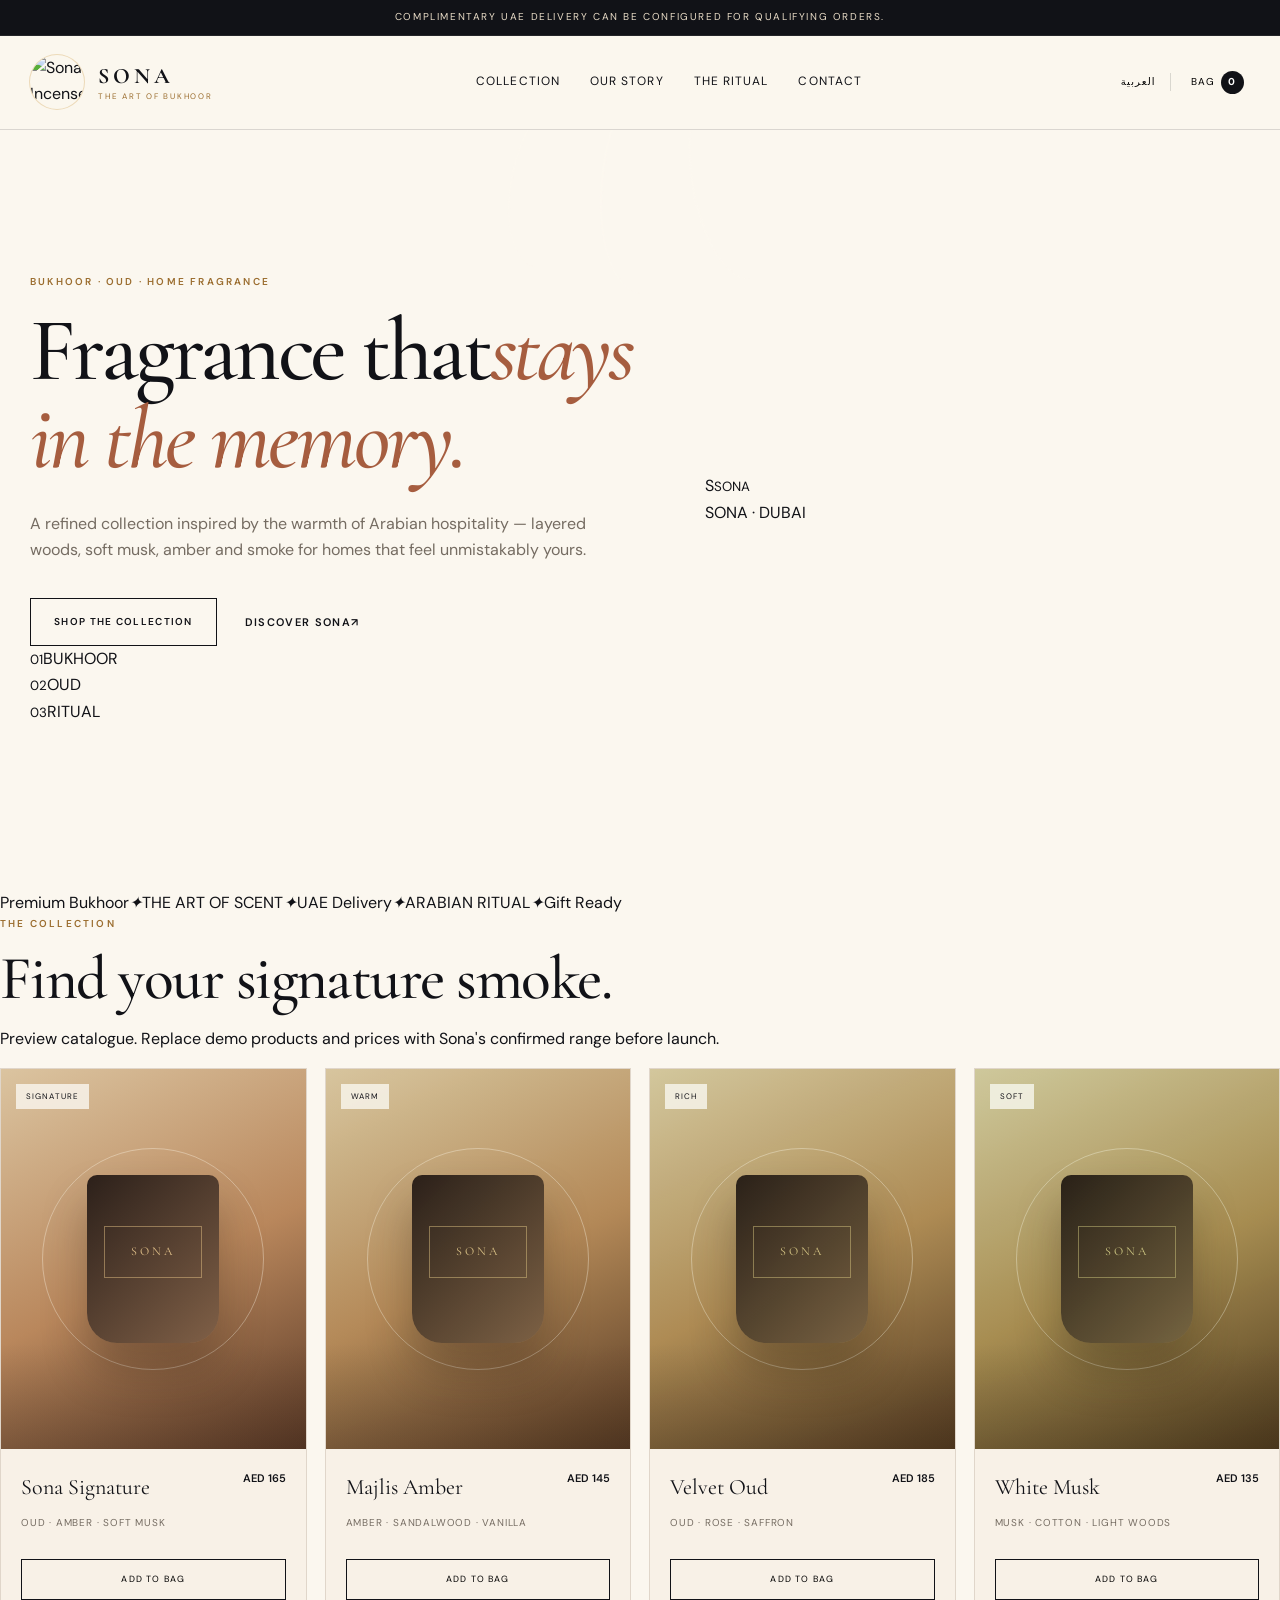
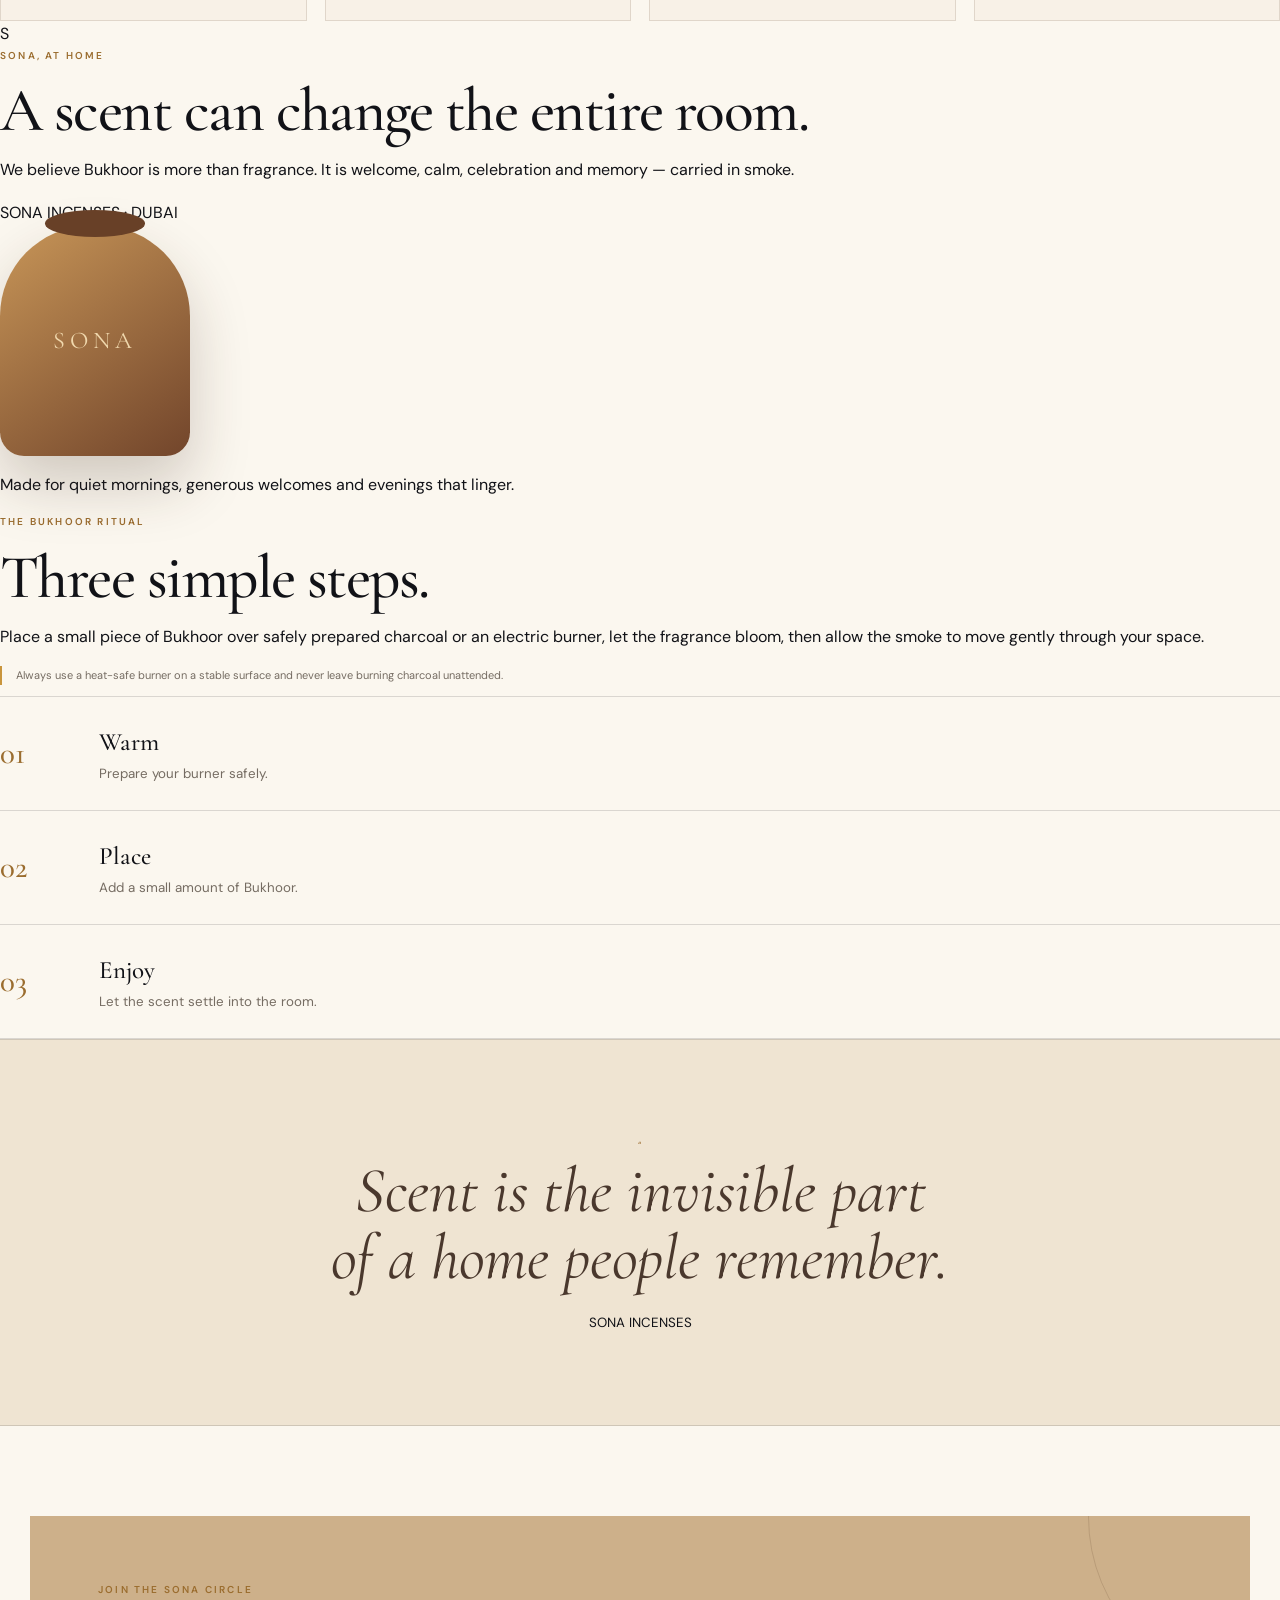
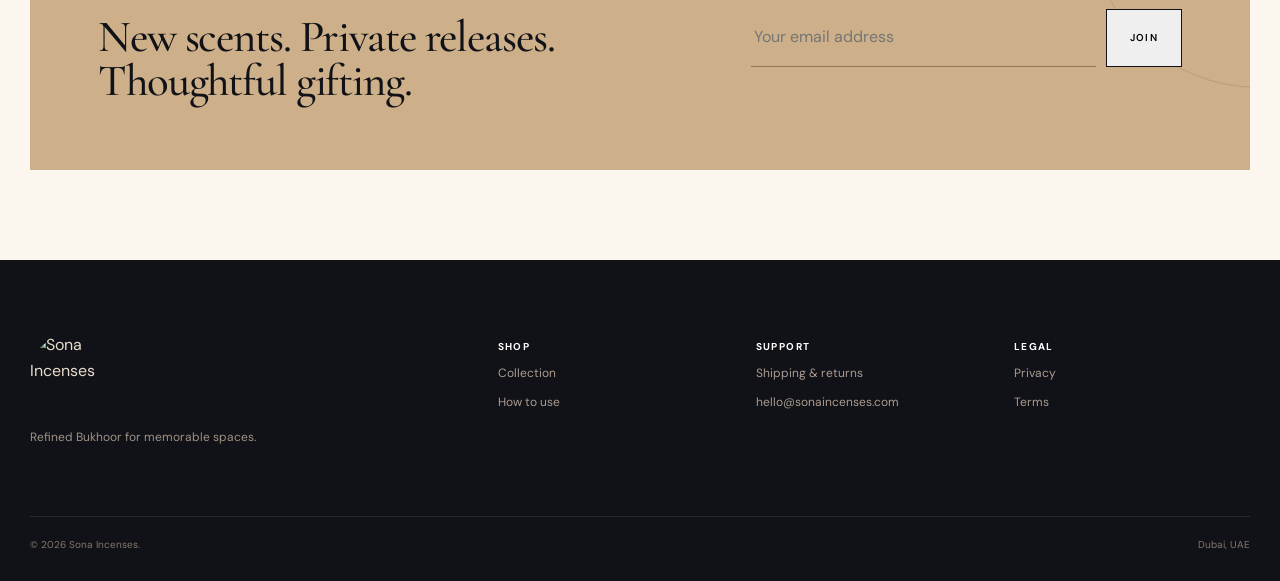
==== index.html @ a95b9688 "Rebuild Sona homepage as luxury fragrance house" ====
<!doctype html>
<html lang="en" dir="ltr">
<head>
  <meta charset="utf-8">
  <meta name="viewport" content="width=device-width,initial-scale=1">
  <meta name="theme-color" content="#090806">
  <meta name="description" content="Sona Incenses — The Art of Bukhoor. Refined Arabian fragrance for memorable spaces.">
  <meta property="og:title" content="Sona Incenses | The Art of Bukhoor">
  <meta property="og:description" content="A modern Arabian fragrance house rooted in Bukhoor, oud and ritual.">
  <meta property="og:type" content="website">
  <meta property="og:url" content="https://sonaincenses.com/">
  <link rel="canonical" href="https://sonaincenses.com/">
  <title>Sona Incenses | The Art of Bukhoor</title>
  <link rel="preconnect" href="https://fonts.googleapis.com">
  <link rel="preconnect" href="https://fonts.gstatic.com" crossorigin>
  <link href="https://fonts.googleapis.com/css2?family=Cormorant+Garamond:ital,wght@0,500;0,600;1,500&family=DM+Sans:wght@400;500;600&family=Noto+Kufi+Arabic:wght@400;500;600&display=swap" rel="stylesheet">
  <link rel="stylesheet" href="styles.css">
</head>
<body>
  <div class="announcement" data-i18n="announcement">Private preview · Sona Incenses · Dubai</div>

  <header class="site-header" id="top">
    <a class="brand" href="#top" aria-label="Sona Incenses home">
      <img src="assets/sona-logo.jpg" alt="Sona Incenses logo" class="brand-logo">
      <span class="brand-wordmark"><strong>SONA</strong><small>THE ART OF BUKHOOR</small></span>
    </a>
    <nav class="nav" aria-label="Primary navigation">
      <a href="#collection" data-i18n="nav.collection">Collection</a>
      <a href="#story" data-i18n="nav.story">Our Story</a>
      <a href="#ritual" data-i18n="nav.ritual">The Ritual</a>
      <a href="#contact" data-i18n="nav.contact">Contact</a>
    </nav>
    <div class="header-actions">
      <button class="language-button" id="languageButton" type="button" aria-label="Switch language">العربية</button>
      <button class="cart-button" id="cartButton" aria-label="Open cart" aria-controls="cartDrawer" aria-expanded="false"><span data-i18n="bag">Bag</span><b id="cartCount">0</b></button>
    </div>
  </header>

  <main>
    <section class="hero">
      <div class="hero-copy">
        <div class="hero-kicker"><span></span><p class="eyebrow" data-i18n="hero.eyebrow">Arabian fragrance house · Dubai</p></div>
        <h1><span data-i18n="hero.title1">The art of</span><em data-i18n="hero.title2">Bukhoor.</em></h1>
        <p class="hero-text" data-i18n="hero.text">A modern fragrance house rooted in Arabian ritual — oud, amber, musk and smoke composed for the spaces you never want to forget.</p>
        <div class="hero-actions">
          <a class="button button-gold" href="#collection" data-i18n="hero.shop">Explore the collection</a>
          <a class="text-link" href="#story"><span data-i18n="hero.discover">The Sona story</span><span>↗</span></a>
        </div>
        <div class="hero-meta"><div><small>01</small><span>BUKHOOR</span></div><div><small>02</small><span>OUD</span></div><div><small>03</small><span>RITUAL</span></div></div>
      </div>

      <div class="hero-stage" aria-label="Sona Incenses luxury composition">
        <div class="halo halo-a"></div><div class="halo halo-b"></div>
        <div class="smoke smoke-a"></div><div class="smoke smoke-b"></div><div class="smoke smoke-c"></div>
        <div class="burner">
          <div class="burner-lid"><i></i><i></i><i></i></div>
          <div class="burner-neck"></div>
          <div class="burner-body"><span>S</span><small>SONA</small></div>
          <div class="burner-foot"></div>
        </div>
        <div class="plinth"></div>
        <div class="hero-seal"><img src="assets/sona-logo.jpg" alt=""><span>SONA · DUBAI</span></div>
      </div>
    </section>

    <section class="marquee"><div><span data-i18n="trust.1">Premium Bukhoor</span><i>✦</i><span>THE ART OF SCENT</span><i>✦</i><span data-i18n="trust.3">UAE Delivery</span><i>✦</i><span>ARABIAN RITUAL</span><i>✦</i><span data-i18n="trust.4">Gift Ready</span></div></section>

    <section class="collection-section" id="collection">
      <div class="section-shell">
        <div class="collection-heading">
          <div><p class="eyebrow" data-i18n="collection.eyebrow">Private collection preview</p><h2 data-i18n="collection.title">Four moods.<br>One house.</h2></div>
          <p class="collection-intro" data-i18n="collection.note">A first look at Sona's fragrance direction. Final products, sizes and prices will be confirmed before public launch.</p>
        </div>
        <div class="product-grid" id="productGrid"></div>
      </div>
    </section>

    <section class="manifesto" id="story">
      <div class="manifesto-letter">S</div>
      <div class="manifesto-copy">
        <p class="eyebrow" data-i18n="story.eyebrow">The house of Sona</p>
        <h2 data-i18n="story.title">Luxury is not loud.<br>It lingers.</h2>
        <p data-i18n="story.text">Bukhoor is welcome, memory and atmosphere. Sona takes that familiar Arabian ritual and gives it a more considered, contemporary expression.</p>
        <div class="manifesto-sign">SONA INCENSES · DUBAI</div>
      </div>
      <div class="manifesto-art">
        <div class="orbit"></div><div class="vessel"><span>SONA</span></div>
        <p data-i18n="story.note">For quiet mornings, generous welcomes and evenings that linger.</p>
      </div>
    </section>

    <section class="ritual-section" id="ritual">
      <div class="ritual-shell">
        <div class="ritual-intro">
          <p class="eyebrow" data-i18n="ritual.eyebrow">The ritual</p>
          <h2 data-i18n="ritual.title">Slow down.<br>Light the room.</h2>
          <p data-i18n="ritual.text">Place a small piece of Bukhoor over safely prepared charcoal or an electric burner, let the fragrance bloom, then allow the smoke to move gently through your space.</p>
          <p class="safety-note" data-i18n="ritual.safety">Always use a heat-safe burner on a stable surface and never leave burning charcoal unattended.</p>
        </div>
        <ol class="ritual-steps">
          <li><strong>01</strong><span><b data-i18n="ritual.step1.title">Warm</b><small data-i18n="ritual.step1.text">Prepare your burner safely.</small></span></li>
          <li><strong>02</strong><span><b data-i18n="ritual.step2.title">Place</b><small data-i18n="ritual.step2.text">Add a small amount of Bukhoor.</small></span></li>
          <li><strong>03</strong><span><b data-i18n="ritual.step3.title">Enjoy</b><small data-i18n="ritual.step3.text">Let the scent settle into the room.</small></span></li>
        </ol>
      </div>
    </section>

    <section class="quote-section"><span>“</span><p>Scent is the invisible part<br>of a home people remember.</p><small>SONA INCENSES</small></section>

    <section class="newsletter" id="contact">
      <div><p class="eyebrow" data-i18n="newsletter.eyebrow">Enter the Sona circle</p><h2 data-i18n="newsletter.title">Private releases.<br>New rituals.</h2></div>
      <form id="newsletterForm" class="newsletter-form">
        <label class="sr-only" for="email">Email</label>
        <input id="email" type="email" placeholder="Your email address" data-i18n-placeholder="newsletter.placeholder" required>
        <button class="button button-dark" type="submit" data-i18n="newsletter.join">Join</button>
        <small id="newsletterMessage"></small>
      </form>
    </section>
  </main>

  <footer class="footer">
    <div class="footer-brand"><img src="assets/sona-logo.jpg" alt="Sona Incenses" class="footer-logo"><p data-i18n="footer.tagline">Refined Bukhoor for memorable spaces.</p></div>
    <div class="footer-links">
      <div><strong data-i18n="footer.shop">Shop</strong><a href="#collection" data-i18n="nav.collection">Collection</a><a href="#ritual" data-i18n="footer.how">How to use</a></div>
      <div><strong data-i18n="footer.support">Support</strong><a href="shipping-returns.html" data-i18n="footer.shipping">Shipping & returns</a><a href="mailto:hello@sonaincenses.com">hello@sonaincenses.com</a></div>
      <div><strong data-i18n="footer.legal">Legal</strong><a href="privacy.html" data-i18n="footer.privacy">Privacy</a><a href="terms.html" data-i18n="footer.terms">Terms</a></div>
    </div>
    <div class="footer-bottom"><span>© <span id="year"></span> Sona Incenses.</span><span>Dubai, UAE</span></div>
  </footer>

  <aside class="cart-drawer" id="cartDrawer" aria-hidden="true">
    <div class="cart-backdrop" id="cartBackdrop"></div>
    <div class="cart-panel" role="dialog" aria-modal="true" aria-labelledby="cartTitle">
      <div class="cart-header"><h2 id="cartTitle" data-i18n="cart.title">Your bag</h2><button class="icon-button" id="cartClose" aria-label="Close cart">×</button></div>
      <div class="cart-items" id="cartItems"></div>
      <div class="cart-empty" id="cartEmpty" data-i18n="cart.empty">Your bag is waiting for something beautiful.</div>
      <div class="cart-footer">
        <div class="cart-total"><span data-i18n="cart.subtotal">Subtotal</span><strong id="cartSubtotal">AED 0</strong></div>
        <p data-i18n="cart.shipping">Shipping and any applicable tax are calculated at checkout.</p>
        <button class="button button-gold button-full" id="checkoutButton" data-i18n="cart.checkout">Secure checkout</button>
        <small id="checkoutMessage"></small>
      </div>
    </div>
  </aside>
  <script src="app.js" defer></script>
</body>
</html>
---- styles.css ----
:root{--ink:#111217;--ink-2:#1a1714;--cream:#f3ecdf;--ivory:#fbf7ef;--sand:#d8c3a5;--gold:#c9953c;--gold-deep:#9b6d2f;--terracotta:#a65d3f;--muted:#756c62;--line:rgba(17,18,23,.14);--max:1280px;--serif:"Cormorant Garamond",Georgia,serif;--sans:"DM Sans",system-ui,sans-serif;--arabic:"Noto Kufi Arabic",sans-serif}
*{box-sizing:border-box}html{scroll-behavior:smooth}body{margin:0;background:var(--ivory);color:var(--ink);font-family:var(--sans);line-height:1.65}html[dir=rtl] body{font-family:var(--arabic)}a{color:inherit;text-decoration:none}button,input{font:inherit}button{cursor:pointer}.sr-only{position:absolute;width:1px;height:1px;padding:0;margin:-1px;overflow:hidden;clip:rect(0,0,0,0);white-space:nowrap;border:0}
.announcement{background:var(--ink);color:#e9dcc7;text-align:center;padding:9px 16px;font-size:10px;letter-spacing:.16em;text-transform:uppercase;border-bottom:1px solid rgba(255,255,255,.08)}
.site-header{height:94px;max-width:var(--max);margin:auto;padding:0 30px;display:grid;grid-template-columns:1.15fr auto 1fr;align-items:center;border-bottom:1px solid var(--line);background:rgba(251,247,239,.96);position:relative;z-index:20}
.brand{display:flex;align-items:center;gap:14px;width:max-content}.brand-logo{width:54px;height:54px;border-radius:50%;object-fit:cover;box-shadow:0 0 0 1px rgba(201,149,60,.3)}.brand-wordmark{display:flex;flex-direction:column;line-height:1}.brand-wordmark strong{font-family:var(--serif);font-size:22px;letter-spacing:.18em}.brand-wordmark small{font-size:8px;letter-spacing:.22em;color:var(--gold-deep);margin-top:5px}
.nav{display:flex;gap:30px;font-size:12px;text-transform:uppercase;letter-spacing:.09em}.nav a{position:relative}.nav a:after{content:"";position:absolute;left:0;right:100%;bottom:-7px;height:1px;background:var(--gold);transition:.25s}.nav a:hover:after{right:0}
.header-actions{justify-self:end;display:flex;align-items:center;gap:14px}.language-button,.cart-button{border:0;background:transparent;text-transform:uppercase;font-size:10px;letter-spacing:.11em}.language-button{border-right:1px solid var(--line);padding-right:14px}.cart-button b{display:inline-grid;place-items:center;min-width:23px;height:23px;margin-inline-start:6px;border-radius:50%;background:var(--ink);color:white;font-size:10px}
.hero{max-width:var(--max);margin:auto;padding:72px 30px 92px;display:grid;grid-template-columns:1.05fr .95fr;gap:72px;align-items:center;min-height:760px}.eyebrow{text-transform:uppercase;letter-spacing:.22em;font-size:10px;font-weight:600;color:var(--gold-deep);margin:0 0 17px}html[dir=rtl] .eyebrow{letter-spacing:0}
h1,h2{font-family:var(--serif);font-weight:500;line-height:.98;margin:0}html[dir=rtl] h1,html[dir=rtl] h2{font-family:var(--arabic);line-height:1.35}h1{font-size:clamp(58px,7vw,105px);letter-spacing:-.04em}h1 em{font-weight:500;color:var(--terracotta)}h2{font-size:clamp(42px,4.8vw,68px);letter-spacing:-.025em}
.hero-text{max-width:600px;color:var(--muted);font-size:16px;margin:28px 0 34px}.hero-actions{display:flex;align-items:center;gap:28px;flex-wrap:wrap}.button{display:inline-flex;align-items:center;justify-content:center;border:1px solid var(--ink);padding:15px 23px;border-radius:0;text-transform:uppercase;font-size:10px;letter-spacing:.13em;font-weight:600;transition:.25s}.button-primary{background:var(--ink);color:#fff}.button-primary:hover{background:var(--terracotta);border-color:var(--terracotta);transform:translateY(-1px)}.text-link{font-size:11px;text-transform:uppercase;letter-spacing:.12em;font-weight:600}.hero-signature{margin-top:56px;border-top:1px solid var(--line);padding-top:17px;display:flex;gap:15px;align-items:baseline;color:var(--muted)}.hero-signature span{font-family:var(--serif);font-size:24px;letter-spacing:.16em;color:var(--ink)}.hero-signature small{font-size:8px;letter-spacing:.18em}
.hero-editorial{position:relative}.hero-arch{height:610px;border-radius:310px 310px 8px 8px;background:linear-gradient(155deg,#d9c09b 0%,#b78357 37%,#6d4631 67%,#201713 100%);position:relative;overflow:hidden;box-shadow:0 38px 100px rgba(71,45,27,.2)}.hero-arch:after{content:"";position:absolute;inset:16px;border:1px solid rgba(255,244,225,.26);border-radius:292px 292px 5px 5px}.sun-disc{position:absolute;width:330px;height:330px;border-radius:50%;background:radial-gradient(circle,#e6cda7 0,#ca9f6d 54%,rgba(202,159,109,.12) 55%,transparent 70%);top:86px;left:50%;transform:translateX(-50%)}.smoke{position:absolute;border-left:2px solid rgba(255,250,242,.22);border-radius:50%;filter:blur(.3px);z-index:2}.smoke-a{height:240px;width:110px;left:47%;top:55px;transform:rotate(8deg)}.smoke-b{height:205px;width:90px;left:54%;top:75px;transform:rotate(-9deg);opacity:.7}.smoke-c{height:185px;width:90px;left:40%;top:85px;transform:rotate(14deg);opacity:.5}
.mabkhara{position:absolute;z-index:4;left:50%;bottom:80px;transform:translateX(-50%);width:230px}.mabkhara-top{width:128px;height:52px;background:linear-gradient(135deg,#ddb36e,#8a592e);margin:auto;clip-path:polygon(14% 100%,0 45%,25% 0,75% 0,100% 45%,86% 100%)}.mabkhara-neck{width:78px;height:55px;background:linear-gradient(90deg,#8f5b31,#d3aa67,#7a4927);margin:auto}.mabkhara-body{height:170px;background:linear-gradient(145deg,#d7ad6c,#8b5930);clip-path:polygon(20% 0,80% 0,100% 100%,0 100%);display:grid;place-items:center;box-shadow:0 30px 50px rgba(0,0,0,.24)}.mabkhara-body span{font-family:var(--serif);letter-spacing:.25em;color:#4b2f1c;font-size:18px}.mabkhara-base{width:160px;height:18px;background:#7c4b2b;margin:auto;border-radius:0 0 16px 16px}.botanical{position:absolute;width:150px;height:270px;border-left:2px solid rgba(45,29,18,.28);border-radius:50%;bottom:-35px;z-index:1}.botanical:before,.botanical:after{content:"";position:absolute;width:44px;height:90px;border:1px solid rgba(45,29,18,.25);border-radius:50%}.botanical-a{left:-25px;transform:rotate(-22deg)}.botanical-a:before{left:-20px;top:70px;transform:rotate(-35deg)}.botanical-a:after{left:14px;top:130px;transform:rotate(30deg)}.botanical-b{right:-10px;transform:rotate(26deg)}.botanical-b:before{left:-26px;top:90px;transform:rotate(-25deg)}.botanical-b:after{left:9px;top:148px;transform:rotate(35deg)}
.editorial-note{display:flex;gap:15px;align-items:flex-start;margin-top:18px;padding-left:18px;border-left:1px solid var(--gold)}.editorial-note span{font-family:var(--serif);font-size:26px;color:var(--gold-deep)}.editorial-note p{margin:3px 0 0;max-width:300px;color:var(--muted);font-family:var(--serif);font-size:18px;font-style:italic}
.trust-strip{border-block:1px solid var(--line);min-height:68px;display:flex;align-items:center;justify-content:center;gap:30px;font-size:9px;text-transform:uppercase;letter-spacing:.17em;background:#f6efe4}.trust-strip i{width:4px;height:4px;border-radius:50%;background:var(--terracotta)}
.section{max-width:var(--max);margin:auto;padding:110px 30px}.collection-section{background:var(--ivory)}.section-heading{display:grid;grid-template-columns:1fr 400px;gap:70px;align-items:end;margin-bottom:50px}.section-heading>p,.muted{color:var(--muted)}
.product-grid{display:grid;grid-template-columns:repeat(4,1fr);gap:18px}.product-card{background:#f8f1e7;border:1px solid rgba(89,61,37,.15);transition:.3s}.product-card:hover{transform:translateY(-4px);box-shadow:0 20px 45px rgba(61,42,26,.08)}.product-visual{height:380px;background:linear-gradient(155deg,#dbc4a0 0,#b9875c 53%,#5a3926 100%);position:relative;display:grid;place-items:center;overflow:hidden}.product-visual:before{content:"";position:absolute;width:220px;height:220px;border:1px solid rgba(255,248,235,.36);border-radius:50%}.product-visual:after{content:"";position:absolute;inset:auto 0 0;height:28%;background:linear-gradient(transparent,rgba(37,24,16,.2))}.product-jar{width:132px;height:168px;border-radius:10px 10px 30px 30px;background:linear-gradient(135deg,#2c201a,#806047);box-shadow:0 28px 45px rgba(48,31,20,.32);position:relative;z-index:2}.product-jar:before{content:"SONA";position:absolute;inset:51px 17px auto;border:1px solid rgba(229,195,135,.48);padding:15px 4px;text-align:center;color:#e2c18a;font-family:var(--serif);letter-spacing:.24em;font-size:12px}.product-badge{position:absolute;top:15px;left:15px;background:rgba(246,239,228,.92);padding:6px 10px;font-size:8px;letter-spacing:.14em;text-transform:uppercase;z-index:3}.product-info{padding:20px}.product-topline{display:flex;justify-content:space-between;gap:10px}.product-title{font-family:var(--serif);font-size:22px}.product-price{font-size:11px;font-weight:600}.product-notes{color:var(--muted);font-size:10px;min-height:34px;text-transform:uppercase;letter-spacing:.08em}.add-button{width:100%;border:1px solid var(--ink);background:transparent;padding:12px;text-transform:uppercase;font-size:9px;letter-spacing:.13em}.add-button:hover{background:var(--ink);color:white}
.editorial-band{max-width:var(--max);margin:auto;padding:0 30px 50px;display:grid;grid-template-columns:1.08fr .92fr}.story-card{min-height:520px;background:var(--ink);color:#f0e4d5;padding:72px;display:flex;flex-direction:column;justify-content:center;position:relative}.story-card:after{content:"";position:absolute;inset:18px;border:1px solid rgba(201,149,60,.22);pointer-events:none}.story-card p:not(.eyebrow){max-width:560px;color:#aaa097}.story-stamp{margin-top:44px;font-size:9px;letter-spacing:.19em;color:var(--gold)}.texture-card{min-height:520px;background:#d7c0a0;position:relative;overflow:hidden;display:flex;align-items:center;justify-content:center;flex-direction:column}.texture-card:before{content:"";position:absolute;inset:0;background:repeating-linear-gradient(45deg,rgba(71,45,25,.03) 0 1px,transparent 1px 8px)}.woven-orbit{position:absolute;width:320px;height:320px;border:1px solid rgba(77,49,31,.22);border-radius:50%;box-shadow:0 0 0 34px rgba(255,255,255,.05),0 0 0 70px rgba(255,255,255,.035)}.vessel{width:190px;height:230px;border-radius:90px 90px 24px 24px;background:linear-gradient(145deg,#c89658,#72452b);box-shadow:0 28px 60px rgba(61,38,25,.22);position:relative;z-index:2;display:grid;place-items:center}.vessel:before{content:"";position:absolute;width:100px;height:27px;background:#684027;top:-16px;border-radius:50%}.vessel span{font-family:var(--serif);font-size:24px;letter-spacing:.2em;color:#f0d8ad}.texture-card p{position:absolute;z-index:3;bottom:26px;max-width:430px;text-align:center;padding:0 28px;font-family:var(--serif);font-size:18px;font-style:italic;color:#493226}
.ritual{display:grid;grid-template-columns:1fr 1fr;gap:110px;align-items:center}.ritual-intro{padding-right:20px}.safety-note{font-size:11px;border-inline-start:2px solid var(--gold);padding-inline-start:14px;color:var(--muted)}.ritual-steps{list-style:none;margin:0;padding:0;border-top:1px solid var(--line)}.ritual-steps li{display:grid;grid-template-columns:75px 1fr;gap:24px;padding:25px 0;border-bottom:1px solid var(--line);align-items:center}.ritual-steps strong{font-family:var(--serif);font-weight:500;font-size:31px;color:var(--gold-deep)}.ritual-steps span{display:flex;flex-direction:column}.ritual-steps b{font-family:var(--serif);font-size:25px;font-weight:500}.ritual-steps small{color:var(--muted)}
.quote-section{background:#efe4d2;border-block:1px solid var(--line);padding:90px 25px;text-align:center}.quote-section p{max-width:850px;margin:0 auto 18px;font-family:var(--serif);font-size:clamp(38px,5vw,66px);line-height:1.05;font-style:italic;color:#4a382d}.quote-section span{font-size:9px;letter-spacing:.2em;color:var(--gold-deep)}
.newsletter{max-width:calc(var(--max) - 60px);margin:90px auto;background:#cdb08a;padding:66px 68px;display:grid;grid-template-columns:1.15fr .85fr;gap:70px;align-items:center;position:relative;overflow:hidden}.newsletter:before{content:"";position:absolute;width:340px;height:340px;border:1px solid rgba(71,45,25,.15);border-radius:50%;right:-180px;top:-170px}.newsletter h2{font-size:clamp(34px,3.5vw,52px)}.newsletter-form{display:grid;grid-template-columns:1fr auto;gap:10px;position:relative;z-index:2}.newsletter-form input{border:0;border-bottom:1px solid rgba(23,17,13,.35);background:transparent;padding:15px 3px;outline:none}.newsletter-form small{grid-column:1/-1}
.footer{background:var(--ink);color:#e8dccd;padding:72px max(30px,calc((100vw - var(--max))/2 + 30px)) 28px}.footer-brand{width:38%;display:inline-block;vertical-align:top}.footer-logo-wrap{display:inline-block;background:#f6efe4;border-radius:50%;padding:4px}.footer-logo{width:84px;height:84px;border-radius:50%;display:block}.footer-brand p{color:#9f9186;font-size:12px;max-width:260px}.footer-links{width:61%;display:inline-grid;grid-template-columns:repeat(3,1fr);gap:30px}.footer-links div{display:flex;flex-direction:column;gap:9px}.footer-links strong{font-size:10px;text-transform:uppercase;letter-spacing:.14em;color:white}.footer-links a{font-size:12px;color:#ab9c91}.footer-bottom{margin-top:56px;padding-top:20px;border-top:1px solid rgba(255,255,255,.1);display:flex;justify-content:space-between;color:#84776e;font-size:10px}
.cart-drawer{position:fixed;inset:0;z-index:100;pointer-events:none}.cart-drawer.open{pointer-events:auto}.cart-backdrop{position:absolute;inset:0;background:rgba(14,10,7,.45);opacity:0;transition:.25s}.cart-panel{position:absolute;inset-block:0;right:0;width:min(470px,100%);background:var(--ivory);transform:translateX(100%);transition:.3s;display:flex;flex-direction:column}.cart-drawer.open .cart-backdrop{opacity:1}.cart-drawer.open .cart-panel{transform:none}html[dir=rtl] .cart-panel{right:auto;left:0;transform:translateX(-100%)}html[dir=rtl] .cart-drawer.open .cart-panel{transform:none}.cart-header{padding:26px;border-bottom:1px solid var(--line);display:flex;align-items:center;justify-content:space-between}.cart-header h2{font-size:36px}.icon-button{border:0;background:transparent;font-size:30px}.cart-items{padding:10px 26px;overflow:auto;flex:1}.cart-item{display:grid;grid-template-columns:65px 1fr auto;gap:14px;padding:18px 0;border-bottom:1px solid var(--line)}.cart-thumb{height:72px;background:linear-gradient(145deg,#ddc7a6,#8e6743)}.cart-item h3{font-family:var(--serif);font-size:18px;font-weight:500;margin:0}.cart-item p{margin:2px 0 7px;color:var(--muted);font-size:10px}.qty{display:flex;align-items:center;gap:8px}.qty button{width:24px;height:24px;border:1px solid var(--line);background:transparent}.remove{border:0;background:transparent;color:var(--muted);font-size:9px;text-decoration:underline;padding:0;margin-top:5px}.cart-item-price{font-size:11px;font-weight:600}.cart-empty{padding:38px 26px;color:var(--muted);display:none}.cart-empty.show{display:block}.cart-footer{border-top:1px solid var(--line);padding:22px 26px 26px}.cart-total{display:flex;justify-content:space-between;font-size:12px}.cart-footer p{font-size:10px;color:var(--muted)}.cart-footer small{display:block;color:#8f3e2d;margin-top:10px}
.page-shell{max-width:900px;margin:auto;padding:80px 28px 120px}.page-shell h1{font-size:clamp(48px,7vw,78px)}.page-shell h2{font-size:30px;margin:35px 0 8px}.page-shell p,.page-shell li{color:var(--muted)}.page-shell a{text-decoration:underline}.back{display:inline-block;margin-bottom:34px}.status-card{max-width:720px;margin:100px auto;padding:65px 28px;text-align:center}.status-card p{color:var(--muted)}
@media(max-width:1020px){.site-header{grid-template-columns:1fr 1fr}.nav{display:none}.hero{grid-template-columns:1fr;gap:50px}.hero-editorial{max-width:650px;width:100%;margin:auto}.product-grid{grid-template-columns:repeat(2,1fr)}.editorial-band,.section-heading,.ritual,.newsletter{grid-template-columns:1fr}.footer-brand,.footer-links{width:100%}.footer-brand{margin-bottom:42px}.newsletter{gap:35px}.ritual{gap:60px}}
@media(max-width:640px){.site-header{height:76px;padding:0 18px}.brand-logo{width:46px;height:46px}.brand-wordmark{display:none}.hero{padding:52px 18px 72px;min-height:auto}.hero-arch{height:470px}.mabkhara{transform:translateX(-50%) scale(.8);bottom:42px}.hero-signature{margin-top:38px}.trust-strip{justify-content:flex-start;overflow:auto;white-space:nowrap;padding:0 18px}.section{padding:82px 18px}.product-grid{grid-template-columns:1fr}.editorial-band{padding:0 18px 35px}.story-card{padding:46px 30px;min-height:450px}.texture-card{min-height:450px}.newsletter{margin:70px 18px;padding:44px 26px}.newsletter-form{grid-template-columns:1fr}.footer{padding-inline:24px}.footer-links{grid-template-columns:1fr 1fr}.footer-bottom{flex-direction:column}.language-button,.cart-button{font-size:9px}.editorial-note{padding-left:12px}.hero-actions{gap:20px}}
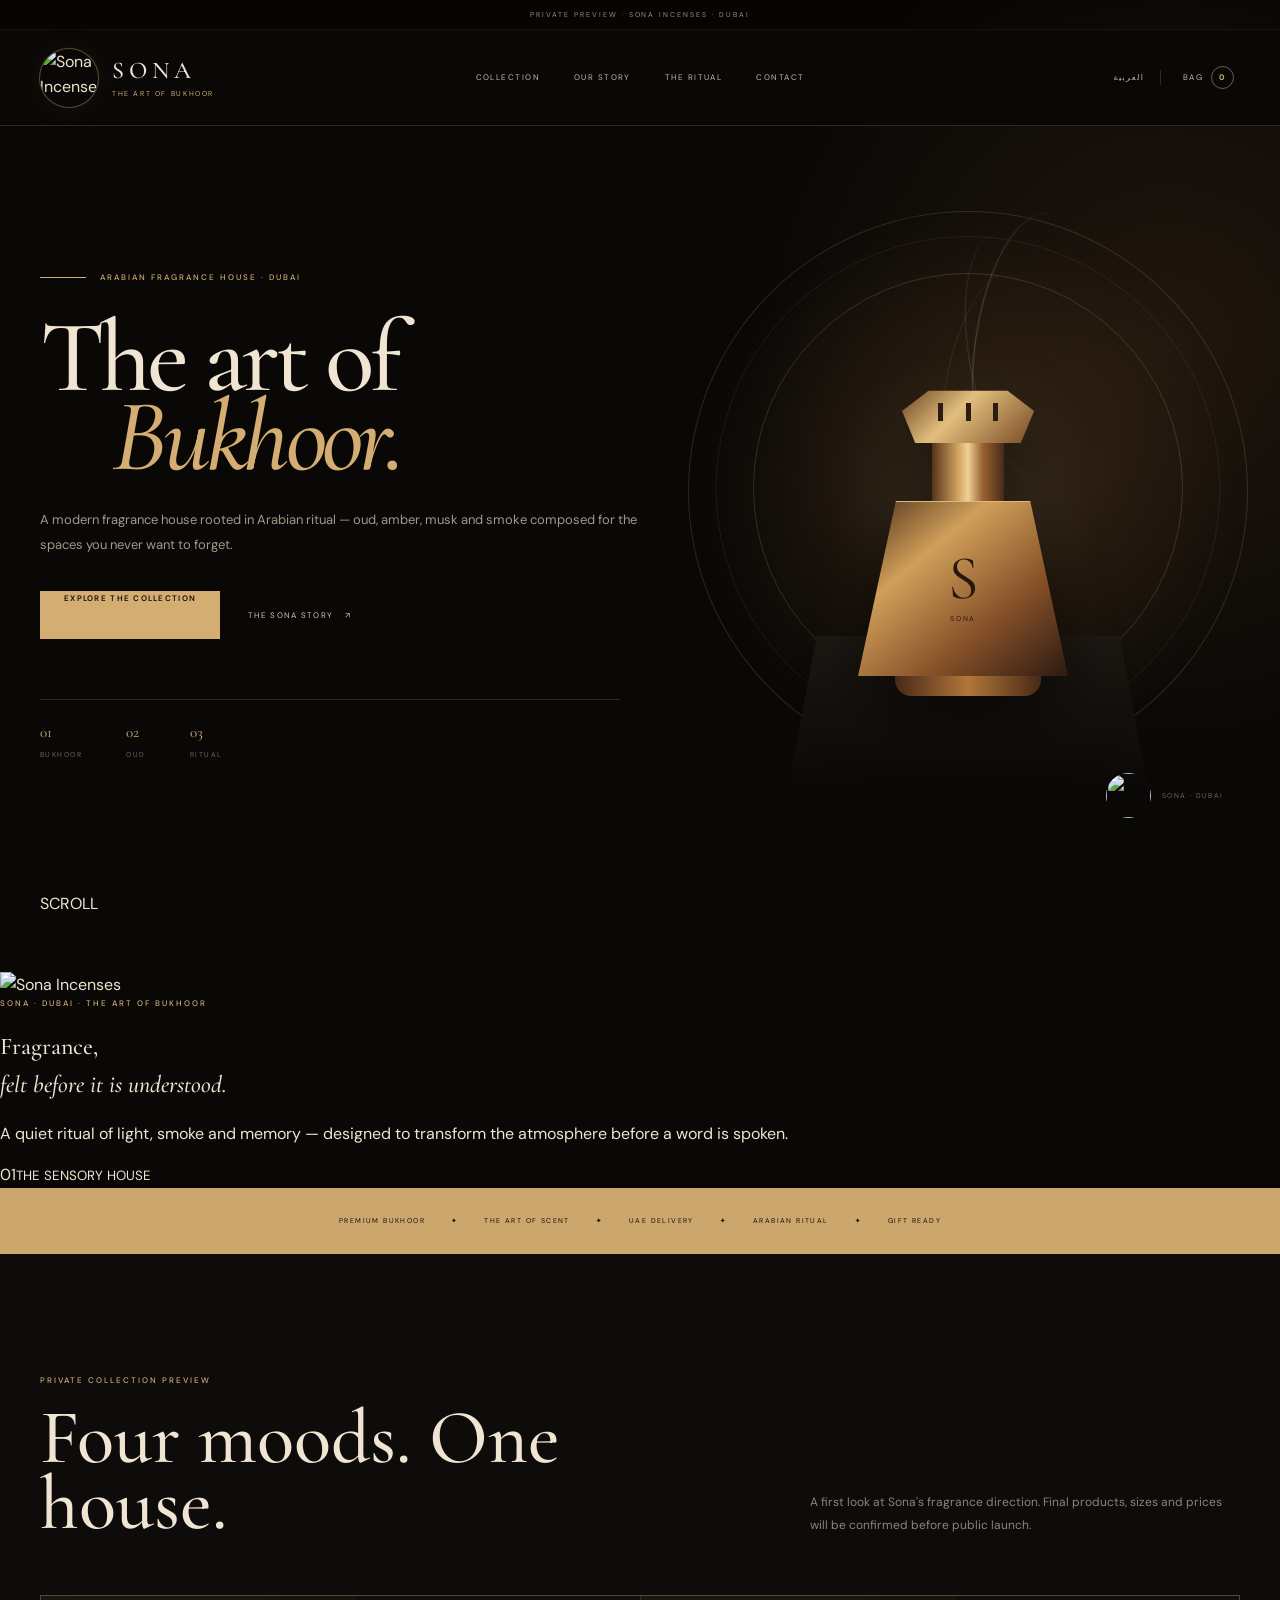
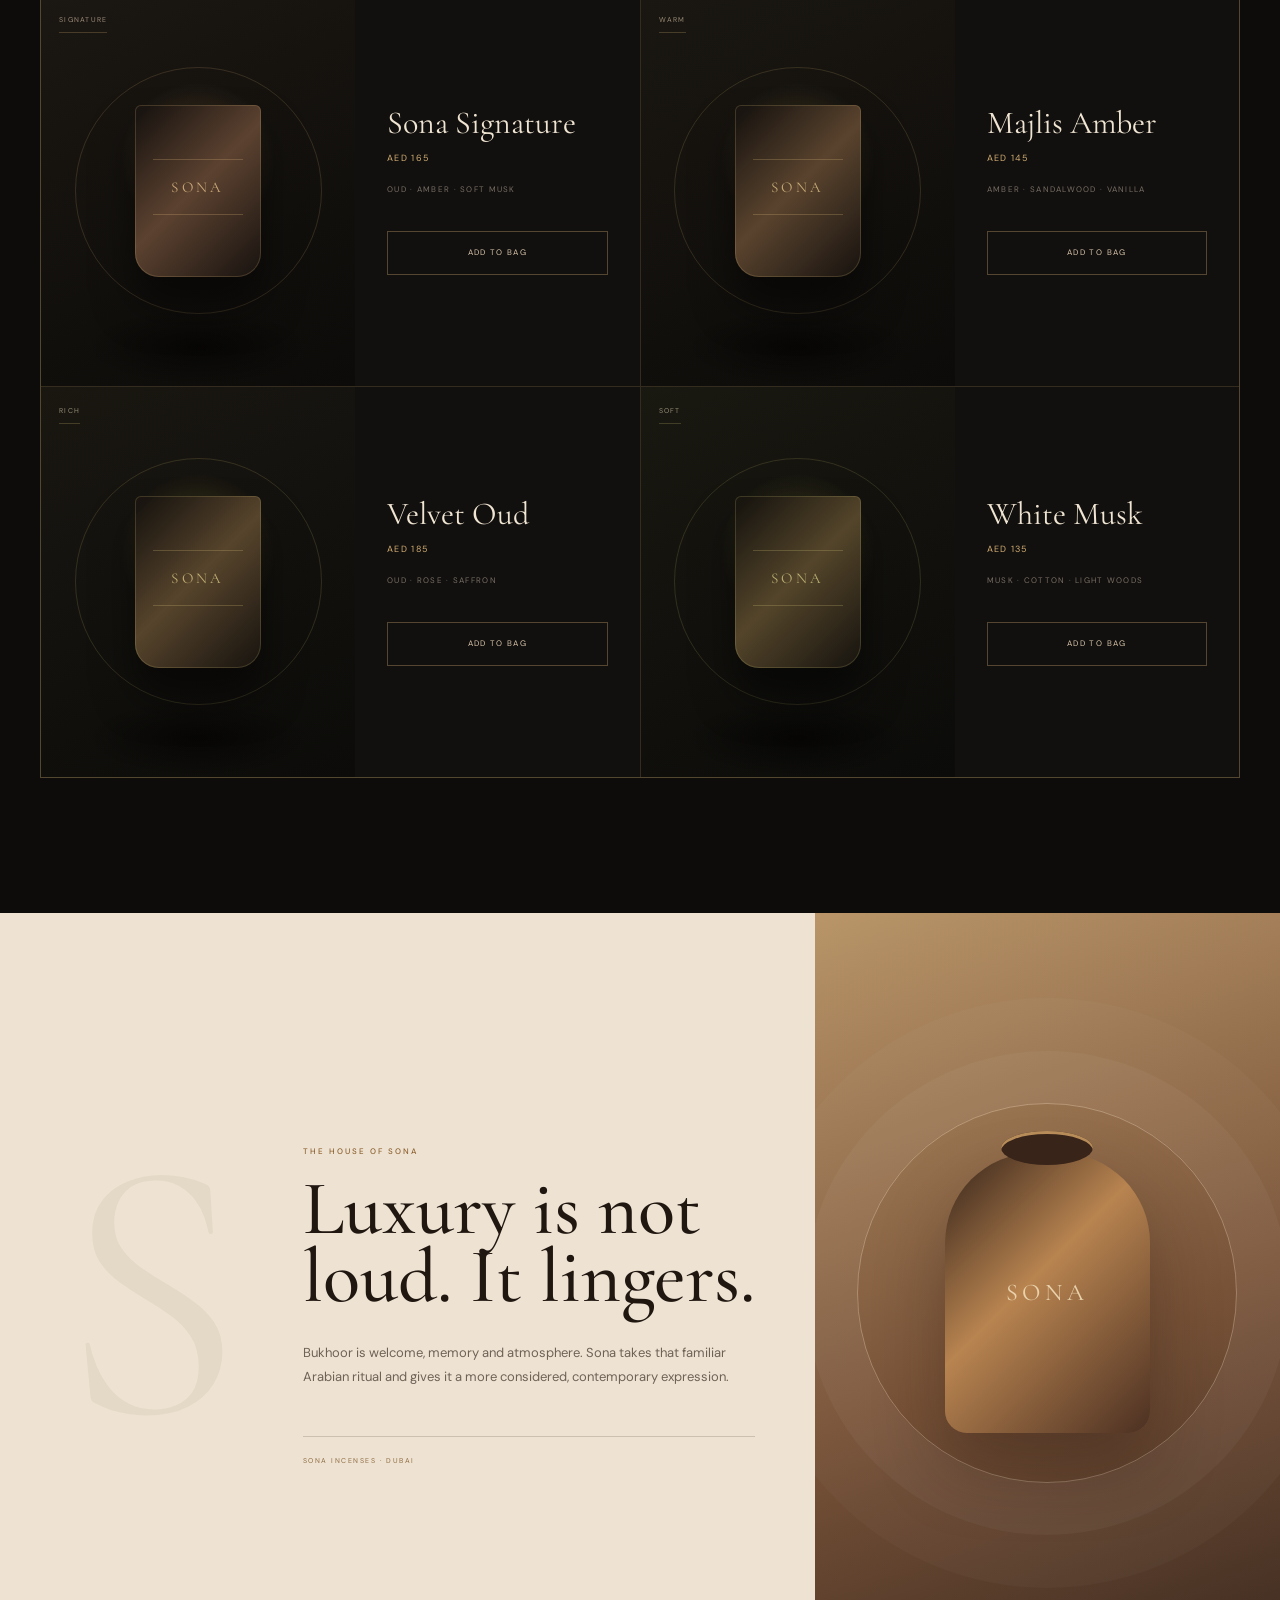
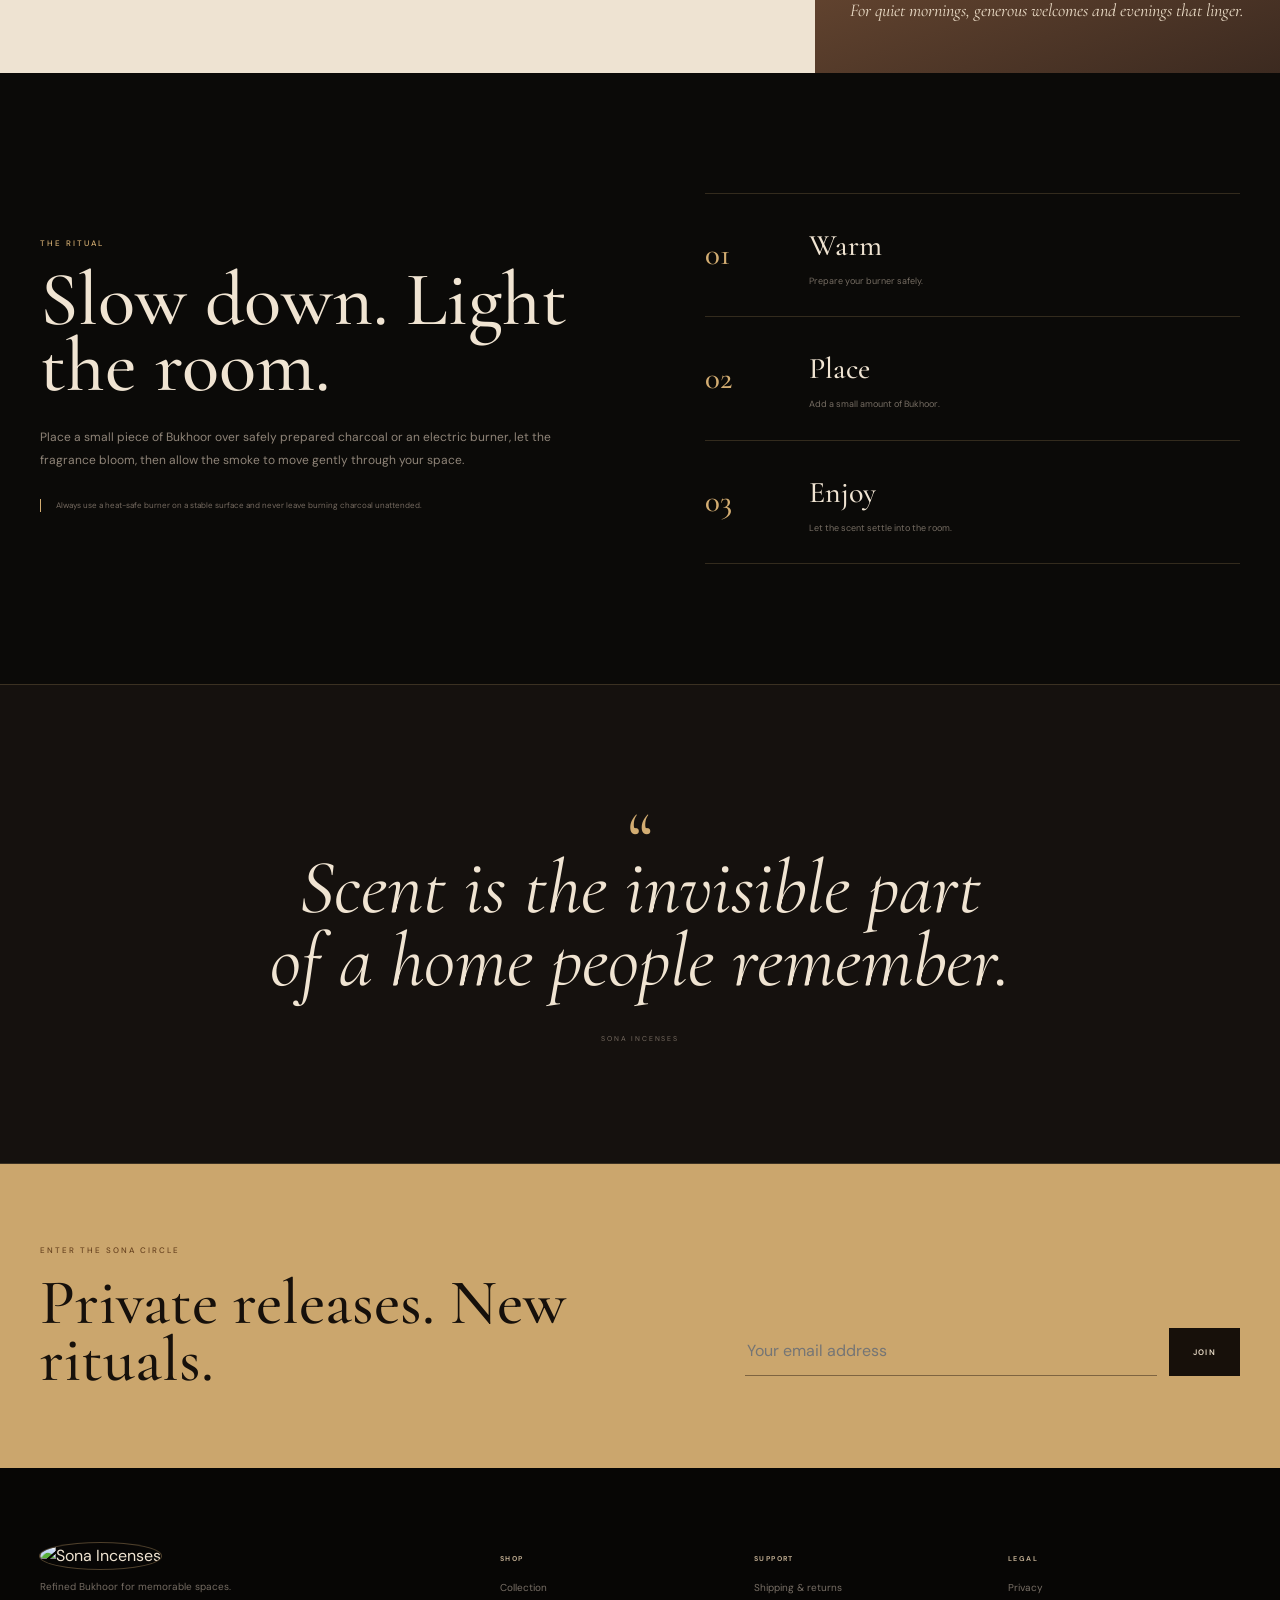
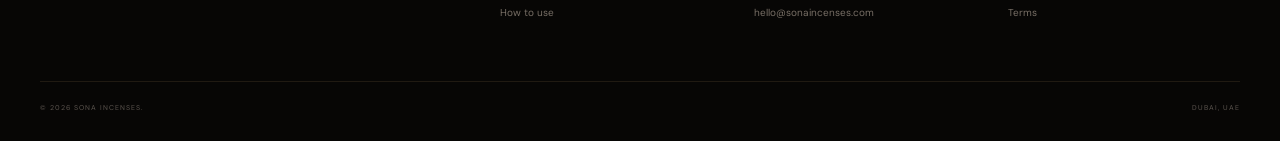
==== commit ce6797b3: "Add cinematic scroll storytelling experience" ====
--- a/index.html
+++ b/index.html
@@ -17,6 +17,8 @@
   <link rel="stylesheet" href="styles.css">
 </head>
 <body>
+  <div class="scroll-progress" id="scrollProgress" aria-hidden="true"></div>
+  <div class="ambient-light" id="ambientLight" aria-hidden="true"></div>
   <div class="announcement" data-i18n="announcement">Private preview · Sona Incenses · Dubai</div>
 
   <header class="site-header" id="top">
@@ -37,7 +39,8 @@
   </header>
 
   <main>
-    <section class="hero">
+    <section class="hero-scroll" id="heroScene">
+      <div class="hero hero-sticky">
       <div class="hero-copy">
         <div class="hero-kicker"><span></span><p class="eyebrow" data-i18n="hero.eyebrow">Arabian fragrance house · Dubai</p></div>
         <h1><span data-i18n="hero.title1">The art of</span><em data-i18n="hero.title2">Bukhoor.</em></h1>
@@ -60,6 +63,26 @@
         </div>
         <div class="plinth"></div>
         <div class="hero-seal"><img src="assets/sona-logo.jpg" alt=""><span>SONA · DUBAI</span></div>
+      </div>
+      <div class="scroll-cue" aria-hidden="true"><span>SCROLL</span><i></i></div>
+      </div>
+    </section>
+
+    <section class="experience-scroll" id="experienceScene" aria-label="Sona sensory experience">
+      <div class="experience-sticky">
+        <div class="experience-card">
+          <div class="experience-glow"></div>
+          <div class="experience-ring ring-one"></div>
+          <div class="experience-ring ring-two"></div>
+          <div class="experience-ring ring-three"></div>
+          <img src="assets/sona-logo.jpg" alt="Sona Incenses" class="experience-logo">
+          <div class="experience-copy">
+            <p class="eyebrow">SONA · DUBAI · THE ART OF BUKHOOR</p>
+            <h2>Fragrance,<br><em>felt before it is understood.</em></h2>
+            <p>A quiet ritual of light, smoke and memory — designed to transform the atmosphere before a word is spoken.</p>
+          </div>
+          <div class="experience-index"><span>01</span><small>THE SENSORY HOUSE</small></div>
+        </div>
       </div>
     </section>
 
--- a/styles.css
+++ b/styles.css
@@ -1,25 +1,18 @@
-:root{--ink:#111217;--ink-2:#1a1714;--cream:#f3ecdf;--ivory:#fbf7ef;--sand:#d8c3a5;--gold:#c9953c;--gold-deep:#9b6d2f;--terracotta:#a65d3f;--muted:#756c62;--line:rgba(17,18,23,.14);--max:1280px;--serif:"Cormorant Garamond",Georgia,serif;--sans:"DM Sans",system-ui,sans-serif;--arabic:"Noto Kufi Arabic",sans-serif}
-*{box-sizing:border-box}html{scroll-behavior:smooth}body{margin:0;background:var(--ivory);color:var(--ink);font-family:var(--sans);line-height:1.65}html[dir=rtl] body{font-family:var(--arabic)}a{color:inherit;text-decoration:none}button,input{font:inherit}button{cursor:pointer}.sr-only{position:absolute;width:1px;height:1px;padding:0;margin:-1px;overflow:hidden;clip:rect(0,0,0,0);white-space:nowrap;border:0}
-.announcement{background:var(--ink);color:#e9dcc7;text-align:center;padding:9px 16px;font-size:10px;letter-spacing:.16em;text-transform:uppercase;border-bottom:1px solid rgba(255,255,255,.08)}
-.site-header{height:94px;max-width:var(--max);margin:auto;padding:0 30px;display:grid;grid-template-columns:1.15fr auto 1fr;align-items:center;border-bottom:1px solid var(--line);background:rgba(251,247,239,.96);position:relative;z-index:20}
-.brand{display:flex;align-items:center;gap:14px;width:max-content}.brand-logo{width:54px;height:54px;border-radius:50%;object-fit:cover;box-shadow:0 0 0 1px rgba(201,149,60,.3)}.brand-wordmark{display:flex;flex-direction:column;line-height:1}.brand-wordmark strong{font-family:var(--serif);font-size:22px;letter-spacing:.18em}.brand-wordmark small{font-size:8px;letter-spacing:.22em;color:var(--gold-deep);margin-top:5px}
-.nav{display:flex;gap:30px;font-size:12px;text-transform:uppercase;letter-spacing:.09em}.nav a{position:relative}.nav a:after{content:"";position:absolute;left:0;right:100%;bottom:-7px;height:1px;background:var(--gold);transition:.25s}.nav a:hover:after{right:0}
-.header-actions{justify-self:end;display:flex;align-items:center;gap:14px}.language-button,.cart-button{border:0;background:transparent;text-transform:uppercase;font-size:10px;letter-spacing:.11em}.language-button{border-right:1px solid var(--line);padding-right:14px}.cart-button b{display:inline-grid;place-items:center;min-width:23px;height:23px;margin-inline-start:6px;border-radius:50%;background:var(--ink);color:white;font-size:10px}
-.hero{max-width:var(--max);margin:auto;padding:72px 30px 92px;display:grid;grid-template-columns:1.05fr .95fr;gap:72px;align-items:center;min-height:760px}.eyebrow{text-transform:uppercase;letter-spacing:.22em;font-size:10px;font-weight:600;color:var(--gold-deep);margin:0 0 17px}html[dir=rtl] .eyebrow{letter-spacing:0}
-h1,h2{font-family:var(--serif);font-weight:500;line-height:.98;margin:0}html[dir=rtl] h1,html[dir=rtl] h2{font-family:var(--arabic);line-height:1.35}h1{font-size:clamp(58px,7vw,105px);letter-spacing:-.04em}h1 em{font-weight:500;color:var(--terracotta)}h2{font-size:clamp(42px,4.8vw,68px);letter-spacing:-.025em}
-.hero-text{max-width:600px;color:var(--muted);font-size:16px;margin:28px 0 34px}.hero-actions{display:flex;align-items:center;gap:28px;flex-wrap:wrap}.button{display:inline-flex;align-items:center;justify-content:center;border:1px solid var(--ink);padding:15px 23px;border-radius:0;text-transform:uppercase;font-size:10px;letter-spacing:.13em;font-weight:600;transition:.25s}.button-primary{background:var(--ink);color:#fff}.button-primary:hover{background:var(--terracotta);border-color:var(--terracotta);transform:translateY(-1px)}.text-link{font-size:11px;text-transform:uppercase;letter-spacing:.12em;font-weight:600}.hero-signature{margin-top:56px;border-top:1px solid var(--line);padding-top:17px;display:flex;gap:15px;align-items:baseline;color:var(--muted)}.hero-signature span{font-family:var(--serif);font-size:24px;letter-spacing:.16em;color:var(--ink)}.hero-signature small{font-size:8px;letter-spacing:.18em}
-.hero-editorial{position:relative}.hero-arch{height:610px;border-radius:310px 310px 8px 8px;background:linear-gradient(155deg,#d9c09b 0%,#b78357 37%,#6d4631 67%,#201713 100%);position:relative;overflow:hidden;box-shadow:0 38px 100px rgba(71,45,27,.2)}.hero-arch:after{content:"";position:absolute;inset:16px;border:1px solid rgba(255,244,225,.26);border-radius:292px 292px 5px 5px}.sun-disc{position:absolute;width:330px;height:330px;border-radius:50%;background:radial-gradient(circle,#e6cda7 0,#ca9f6d 54%,rgba(202,159,109,.12) 55%,transparent 70%);top:86px;left:50%;transform:translateX(-50%)}.smoke{position:absolute;border-left:2px solid rgba(255,250,242,.22);border-radius:50%;filter:blur(.3px);z-index:2}.smoke-a{height:240px;width:110px;left:47%;top:55px;transform:rotate(8deg)}.smoke-b{height:205px;width:90px;left:54%;top:75px;transform:rotate(-9deg);opacity:.7}.smoke-c{height:185px;width:90px;left:40%;top:85px;transform:rotate(14deg);opacity:.5}
-.mabkhara{position:absolute;z-index:4;left:50%;bottom:80px;transform:translateX(-50%);width:230px}.mabkhara-top{width:128px;height:52px;background:linear-gradient(135deg,#ddb36e,#8a592e);margin:auto;clip-path:polygon(14% 100%,0 45%,25% 0,75% 0,100% 45%,86% 100%)}.mabkhara-neck{width:78px;height:55px;background:linear-gradient(90deg,#8f5b31,#d3aa67,#7a4927);margin:auto}.mabkhara-body{height:170px;background:linear-gradient(145deg,#d7ad6c,#8b5930);clip-path:polygon(20% 0,80% 0,100% 100%,0 100%);display:grid;place-items:center;box-shadow:0 30px 50px rgba(0,0,0,.24)}.mabkhara-body span{font-family:var(--serif);letter-spacing:.25em;color:#4b2f1c;font-size:18px}.mabkhara-base{width:160px;height:18px;background:#7c4b2b;margin:auto;border-radius:0 0 16px 16px}.botanical{position:absolute;width:150px;height:270px;border-left:2px solid rgba(45,29,18,.28);border-radius:50%;bottom:-35px;z-index:1}.botanical:before,.botanical:after{content:"";position:absolute;width:44px;height:90px;border:1px solid rgba(45,29,18,.25);border-radius:50%}.botanical-a{left:-25px;transform:rotate(-22deg)}.botanical-a:before{left:-20px;top:70px;transform:rotate(-35deg)}.botanical-a:after{left:14px;top:130px;transform:rotate(30deg)}.botanical-b{right:-10px;transform:rotate(26deg)}.botanical-b:before{left:-26px;top:90px;transform:rotate(-25deg)}.botanical-b:after{left:9px;top:148px;transform:rotate(35deg)}
-.editorial-note{display:flex;gap:15px;align-items:flex-start;margin-top:18px;padding-left:18px;border-left:1px solid var(--gold)}.editorial-note span{font-family:var(--serif);font-size:26px;color:var(--gold-deep)}.editorial-note p{margin:3px 0 0;max-width:300px;color:var(--muted);font-family:var(--serif);font-size:18px;font-style:italic}
-.trust-strip{border-block:1px solid var(--line);min-height:68px;display:flex;align-items:center;justify-content:center;gap:30px;font-size:9px;text-transform:uppercase;letter-spacing:.17em;background:#f6efe4}.trust-strip i{width:4px;height:4px;border-radius:50%;background:var(--terracotta)}
-.section{max-width:var(--max);margin:auto;padding:110px 30px}.collection-section{background:var(--ivory)}.section-heading{display:grid;grid-template-columns:1fr 400px;gap:70px;align-items:end;margin-bottom:50px}.section-heading>p,.muted{color:var(--muted)}
-.product-grid{display:grid;grid-template-columns:repeat(4,1fr);gap:18px}.product-card{background:#f8f1e7;border:1px solid rgba(89,61,37,.15);transition:.3s}.product-card:hover{transform:translateY(-4px);box-shadow:0 20px 45px rgba(61,42,26,.08)}.product-visual{height:380px;background:linear-gradient(155deg,#dbc4a0 0,#b9875c 53%,#5a3926 100%);position:relative;display:grid;place-items:center;overflow:hidden}.product-visual:before{content:"";position:absolute;width:220px;height:220px;border:1px solid rgba(255,248,235,.36);border-radius:50%}.product-visual:after{content:"";position:absolute;inset:auto 0 0;height:28%;background:linear-gradient(transparent,rgba(37,24,16,.2))}.product-jar{width:132px;height:168px;border-radius:10px 10px 30px 30px;background:linear-gradient(135deg,#2c201a,#806047);box-shadow:0 28px 45px rgba(48,31,20,.32);position:relative;z-index:2}.product-jar:before{content:"SONA";position:absolute;inset:51px 17px auto;border:1px solid rgba(229,195,135,.48);padding:15px 4px;text-align:center;color:#e2c18a;font-family:var(--serif);letter-spacing:.24em;font-size:12px}.product-badge{position:absolute;top:15px;left:15px;background:rgba(246,239,228,.92);padding:6px 10px;font-size:8px;letter-spacing:.14em;text-transform:uppercase;z-index:3}.product-info{padding:20px}.product-topline{display:flex;justify-content:space-between;gap:10px}.product-title{font-family:var(--serif);font-size:22px}.product-price{font-size:11px;font-weight:600}.product-notes{color:var(--muted);font-size:10px;min-height:34px;text-transform:uppercase;letter-spacing:.08em}.add-button{width:100%;border:1px solid var(--ink);background:transparent;padding:12px;text-transform:uppercase;font-size:9px;letter-spacing:.13em}.add-button:hover{background:var(--ink);color:white}
-.editorial-band{max-width:var(--max);margin:auto;padding:0 30px 50px;display:grid;grid-template-columns:1.08fr .92fr}.story-card{min-height:520px;background:var(--ink);color:#f0e4d5;padding:72px;display:flex;flex-direction:column;justify-content:center;position:relative}.story-card:after{content:"";position:absolute;inset:18px;border:1px solid rgba(201,149,60,.22);pointer-events:none}.story-card p:not(.eyebrow){max-width:560px;color:#aaa097}.story-stamp{margin-top:44px;font-size:9px;letter-spacing:.19em;color:var(--gold)}.texture-card{min-height:520px;background:#d7c0a0;position:relative;overflow:hidden;display:flex;align-items:center;justify-content:center;flex-direction:column}.texture-card:before{content:"";position:absolute;inset:0;background:repeating-linear-gradient(45deg,rgba(71,45,25,.03) 0 1px,transparent 1px 8px)}.woven-orbit{position:absolute;width:320px;height:320px;border:1px solid rgba(77,49,31,.22);border-radius:50%;box-shadow:0 0 0 34px rgba(255,255,255,.05),0 0 0 70px rgba(255,255,255,.035)}.vessel{width:190px;height:230px;border-radius:90px 90px 24px 24px;background:linear-gradient(145deg,#c89658,#72452b);box-shadow:0 28px 60px rgba(61,38,25,.22);position:relative;z-index:2;display:grid;place-items:center}.vessel:before{content:"";position:absolute;width:100px;height:27px;background:#684027;top:-16px;border-radius:50%}.vessel span{font-family:var(--serif);font-size:24px;letter-spacing:.2em;color:#f0d8ad}.texture-card p{position:absolute;z-index:3;bottom:26px;max-width:430px;text-align:center;padding:0 28px;font-family:var(--serif);font-size:18px;font-style:italic;color:#493226}
-.ritual{display:grid;grid-template-columns:1fr 1fr;gap:110px;align-items:center}.ritual-intro{padding-right:20px}.safety-note{font-size:11px;border-inline-start:2px solid var(--gold);padding-inline-start:14px;color:var(--muted)}.ritual-steps{list-style:none;margin:0;padding:0;border-top:1px solid var(--line)}.ritual-steps li{display:grid;grid-template-columns:75px 1fr;gap:24px;padding:25px 0;border-bottom:1px solid var(--line);align-items:center}.ritual-steps strong{font-family:var(--serif);font-weight:500;font-size:31px;color:var(--gold-deep)}.ritual-steps span{display:flex;flex-direction:column}.ritual-steps b{font-family:var(--serif);font-size:25px;font-weight:500}.ritual-steps small{color:var(--muted)}
-.quote-section{background:#efe4d2;border-block:1px solid var(--line);padding:90px 25px;text-align:center}.quote-section p{max-width:850px;margin:0 auto 18px;font-family:var(--serif);font-size:clamp(38px,5vw,66px);line-height:1.05;font-style:italic;color:#4a382d}.quote-section span{font-size:9px;letter-spacing:.2em;color:var(--gold-deep)}
-.newsletter{max-width:calc(var(--max) - 60px);margin:90px auto;background:#cdb08a;padding:66px 68px;display:grid;grid-template-columns:1.15fr .85fr;gap:70px;align-items:center;position:relative;overflow:hidden}.newsletter:before{content:"";position:absolute;width:340px;height:340px;border:1px solid rgba(71,45,25,.15);border-radius:50%;right:-180px;top:-170px}.newsletter h2{font-size:clamp(34px,3.5vw,52px)}.newsletter-form{display:grid;grid-template-columns:1fr auto;gap:10px;position:relative;z-index:2}.newsletter-form input{border:0;border-bottom:1px solid rgba(23,17,13,.35);background:transparent;padding:15px 3px;outline:none}.newsletter-form small{grid-column:1/-1}
-.footer{background:var(--ink);color:#e8dccd;padding:72px max(30px,calc((100vw - var(--max))/2 + 30px)) 28px}.footer-brand{width:38%;display:inline-block;vertical-align:top}.footer-logo-wrap{display:inline-block;background:#f6efe4;border-radius:50%;padding:4px}.footer-logo{width:84px;height:84px;border-radius:50%;display:block}.footer-brand p{color:#9f9186;font-size:12px;max-width:260px}.footer-links{width:61%;display:inline-grid;grid-template-columns:repeat(3,1fr);gap:30px}.footer-links div{display:flex;flex-direction:column;gap:9px}.footer-links strong{font-size:10px;text-transform:uppercase;letter-spacing:.14em;color:white}.footer-links a{font-size:12px;color:#ab9c91}.footer-bottom{margin-top:56px;padding-top:20px;border-top:1px solid rgba(255,255,255,.1);display:flex;justify-content:space-between;color:#84776e;font-size:10px}
-.cart-drawer{position:fixed;inset:0;z-index:100;pointer-events:none}.cart-drawer.open{pointer-events:auto}.cart-backdrop{position:absolute;inset:0;background:rgba(14,10,7,.45);opacity:0;transition:.25s}.cart-panel{position:absolute;inset-block:0;right:0;width:min(470px,100%);background:var(--ivory);transform:translateX(100%);transition:.3s;display:flex;flex-direction:column}.cart-drawer.open .cart-backdrop{opacity:1}.cart-drawer.open .cart-panel{transform:none}html[dir=rtl] .cart-panel{right:auto;left:0;transform:translateX(-100%)}html[dir=rtl] .cart-drawer.open .cart-panel{transform:none}.cart-header{padding:26px;border-bottom:1px solid var(--line);display:flex;align-items:center;justify-content:space-between}.cart-header h2{font-size:36px}.icon-button{border:0;background:transparent;font-size:30px}.cart-items{padding:10px 26px;overflow:auto;flex:1}.cart-item{display:grid;grid-template-columns:65px 1fr auto;gap:14px;padding:18px 0;border-bottom:1px solid var(--line)}.cart-thumb{height:72px;background:linear-gradient(145deg,#ddc7a6,#8e6743)}.cart-item h3{font-family:var(--serif);font-size:18px;font-weight:500;margin:0}.cart-item p{margin:2px 0 7px;color:var(--muted);font-size:10px}.qty{display:flex;align-items:center;gap:8px}.qty button{width:24px;height:24px;border:1px solid var(--line);background:transparent}.remove{border:0;background:transparent;color:var(--muted);font-size:9px;text-decoration:underline;padding:0;margin-top:5px}.cart-item-price{font-size:11px;font-weight:600}.cart-empty{padding:38px 26px;color:var(--muted);display:none}.cart-empty.show{display:block}.cart-footer{border-top:1px solid var(--line);padding:22px 26px 26px}.cart-total{display:flex;justify-content:space-between;font-size:12px}.cart-footer p{font-size:10px;color:var(--muted)}.cart-footer small{display:block;color:#8f3e2d;margin-top:10px}
+:root{--black:#090806;--black2:#11100e;--ivory:#f0e4d2;--gold:#d3ad72;--gold2:#a77940;--muted:#95897d;--line:rgba(211,173,114,.2);--serif:"Cormorant Garamond",Georgia,serif;--sans:"DM Sans",system-ui,sans-serif;--arabic:"Noto Kufi Arabic",sans-serif;--max:1440px}
+*{box-sizing:border-box}html{scroll-behavior:smooth;background:var(--black)}body{margin:0;background:var(--black);color:var(--ivory);font-family:var(--sans);line-height:1.6;overflow-x:hidden}html[dir=rtl] body{font-family:var(--arabic)}a{color:inherit;text-decoration:none}button,input{font:inherit}button{cursor:pointer}.sr-only{position:absolute;width:1px;height:1px;padding:0;margin:-1px;overflow:hidden;clip:rect(0,0,0,0);white-space:nowrap;border:0}
+.announcement{height:30px;display:grid;place-items:center;background:#060504;color:#9b9085;border-bottom:1px solid rgba(255,255,255,.05);font-size:7px;letter-spacing:.28em;text-transform:uppercase}
+.site-header{height:96px;max-width:var(--max);margin:auto;padding:0 40px;display:grid;grid-template-columns:1fr auto 1fr;align-items:center;border-bottom:1px solid var(--line);background:#090806;position:relative;z-index:20}.brand{display:flex;align-items:center;gap:14px;width:max-content}.brand-logo{width:58px;height:58px;border-radius:50%;object-fit:cover;box-shadow:0 0 0 1px rgba(211,173,114,.38),0 0 30px rgba(211,173,114,.08)}.brand-wordmark{display:flex;flex-direction:column;line-height:1}.brand-wordmark strong{font-family:var(--serif);font-size:24px;letter-spacing:.2em;font-weight:500}.brand-wordmark small{font-size:7px;letter-spacing:.23em;color:var(--gold);margin-top:7px}.nav{display:flex;gap:34px;font-size:8px;letter-spacing:.18em;text-transform:uppercase;color:#c7baaa}.nav a{position:relative}.nav a:after{content:"";position:absolute;left:50%;right:50%;bottom:-11px;height:1px;background:var(--gold);transition:.25s}.nav a:hover:after{left:0;right:0}.header-actions{justify-self:end;display:flex;align-items:center;gap:16px}.language-button,.cart-button{border:0;background:transparent;color:#c6b9aa;font-size:8px;letter-spacing:.16em;text-transform:uppercase}.language-button{padding-right:16px;border-right:1px solid var(--line)}.cart-button{display:flex;align-items:center;gap:8px}.cart-button b{display:grid;place-items:center;width:23px;height:23px;border:1px solid rgba(211,173,114,.5);border-radius:50%;color:var(--gold);font-size:8px}
+.hero{min-height:calc(100vh - 126px);max-width:var(--max);margin:auto;padding:70px 40px 55px;display:grid;grid-template-columns:1.05fr .95fr;gap:55px;align-items:center;position:relative}.hero:after{content:"";position:absolute;width:900px;height:900px;border-radius:50%;right:-340px;top:-240px;background:radial-gradient(circle,rgba(139,88,48,.18),transparent 66%);pointer-events:none}.hero-copy{position:relative;z-index:3}.hero-kicker{display:flex;align-items:center;gap:14px}.hero-kicker>span{width:46px;height:1px;background:var(--gold)}.eyebrow{margin:0 0 18px;color:var(--gold);font-size:8px;letter-spacing:.25em;text-transform:uppercase;font-weight:500}html[dir=rtl] .eyebrow{letter-spacing:0}.hero-kicker .eyebrow{margin:0}
+h1,h2{font-family:var(--serif);font-weight:500;margin:0}html[dir=rtl] h1,html[dir=rtl] h2{font-family:var(--arabic)}.hero h1{font-size:clamp(80px,8vw,132px);line-height:.77;letter-spacing:-.045em;margin:34px 0 32px}.hero h1 span,.hero h1 em{display:block}.hero h1 em{font-style:italic;color:var(--gold);margin-left:12%}.hero-text{max-width:600px;color:#a39789;font-size:13px;line-height:1.9;margin:0 0 34px}.hero-actions{display:flex;align-items:center;gap:28px;flex-wrap:wrap}.button{min-height:48px;padding:0 23px;border:1px solid transparent;background:transparent;text-transform:uppercase;font-size:8px;font-weight:600;letter-spacing:.16em;transition:.25s}.button-gold{background:var(--gold);border-color:var(--gold);color:#17100a}.button-gold:hover{background:#e1c18d;border-color:#e1c18d;transform:translateY(-2px);box-shadow:0 14px 34px rgba(211,173,114,.15)}.button-dark{background:#17100a;color:#e9dbc7}.text-link{display:flex;gap:12px;align-items:center;text-transform:uppercase;font-size:8px;letter-spacing:.16em;color:#d3c5b4}.hero-meta{display:flex;gap:44px;max-width:580px;margin-top:60px;padding-top:20px;border-top:1px solid var(--line)}.hero-meta div{display:flex;flex-direction:column;gap:5px}.hero-meta small{font-family:var(--serif);font-size:15px;color:var(--gold)}.hero-meta span{font-size:7px;letter-spacing:.21em;color:#70665d}
+.hero-stage{height:640px;position:relative;display:flex;align-items:flex-end;justify-content:center;z-index:2}.hero-stage:before{content:"";position:absolute;width:560px;height:560px;top:15px;border-radius:50%;background:radial-gradient(circle,rgba(211,173,114,.22) 0 1%,rgba(150,95,51,.13) 36%,transparent 68%);box-shadow:inset 0 0 0 1px rgba(211,173,114,.18)}.halo{position:absolute;left:50%;transform:translateX(-50%);border:1px solid rgba(211,173,114,.2);border-radius:50%}.halo-a{width:430px;height:430px;top:77px}.halo-b{width:505px;height:505px;top:40px;opacity:.45}.plinth{position:absolute;bottom:50px;width:360px;height:150px;background:linear-gradient(180deg,#1d1813,#0a0907);clip-path:polygon(8% 0,92% 0,100% 100%,0 100%);box-shadow:0 35px 80px rgba(0,0,0,.55)}.burner{position:absolute;left:50%;bottom:140px;transform:translateX(-50%);width:220px;z-index:3;filter:drop-shadow(0 28px 30px rgba(0,0,0,.5))}.burner-lid{width:132px;height:55px;margin:auto;background:linear-gradient(135deg,#67401f,#e2bf7e 42%,#784923);clip-path:polygon(10% 100%,0 42%,20% 5%,80% 5%,100% 42%,90% 100%);position:relative}.burner-lid i{position:absolute;width:5px;height:18px;background:#2c1c12;top:15px}.burner-lid i:nth-child(1){left:36px}.burner-lid i:nth-child(2){left:64px}.burner-lid i:nth-child(3){right:36px}.burner-neck{width:72px;height:58px;margin:auto;background:linear-gradient(90deg,#56331a,#d5aa65 38%,#f0d194 50%,#9a6330 70%,#482a17)}.burner-body{width:210px;height:175px;background:linear-gradient(140deg,#482b17,#d09f59 31%,#875129 66%,#2c1a11);clip-path:polygon(18% 0,82% 0,100% 100%,0 100%);display:flex;flex-direction:column;align-items:center;justify-content:center;border-top:1px solid #deb97d}.burner-body span{font-family:var(--serif);font-size:62px;line-height:.8;color:#25160e}.burner-body small{font-size:7px;letter-spacing:.27em;color:#27180f;margin-top:10px}.burner-foot{width:146px;height:20px;margin:auto;background:linear-gradient(90deg,#462918,#b27638,#462918);border-radius:0 0 16px 16px}.smoke{position:absolute;border-left:1px solid rgba(244,229,207,.23);border-radius:50%;filter:blur(.2px);transform-origin:bottom}.smoke-a{width:115px;height:280px;left:48%;top:15px;transform:rotate(7deg)}.smoke-b{width:95px;height:245px;left:54%;top:35px;transform:rotate(-10deg);opacity:.62}.smoke-c{width:80px;height:200px;left:42%;top:70px;transform:rotate(14deg);opacity:.38}.hero-seal{position:absolute;right:3%;bottom:18px;display:flex;align-items:center;gap:11px;color:#70675f;font-size:7px;letter-spacing:.2em}.hero-seal img{width:45px;height:45px;border-radius:50%}
+.marquee{height:66px;background:#cba66d;color:#18110b;display:flex;align-items:center;overflow:hidden}.marquee>div{width:100%;display:flex;justify-content:center;gap:26px;align-items:center;white-space:nowrap;font-size:7px;letter-spacing:.2em;text-transform:uppercase}.marquee i{font-style:normal}
+.collection-section{background:#0d0c0a;padding:120px 0 135px}.section-shell{max-width:var(--max);margin:auto;padding:0 40px}.collection-heading{display:grid;grid-template-columns:1fr 430px;gap:80px;align-items:end;margin-bottom:58px}.collection-heading h2{font-size:clamp(62px,6vw,94px);line-height:.86}.collection-intro{margin:0;color:#8f8377;font-size:12px;line-height:1.9}.product-grid{display:grid;grid-template-columns:repeat(2,1fr);gap:1px;background:var(--line);border:1px solid var(--line)}.product-card{background:#11100e;display:grid;grid-template-columns:1.05fr .95fr;min-height:390px;transition:.3s;overflow:hidden}.product-card:hover{background:#16130f}.product-visual{min-height:390px;background:radial-gradient(circle at 50% 42%,rgba(202,151,85,.28),transparent 28%),linear-gradient(155deg,#1b1712,#0c0b09);position:relative;display:grid;place-items:center;overflow:hidden}.product-visual:before{content:"";position:absolute;width:245px;height:245px;border:1px solid rgba(211,173,114,.18);border-radius:50%}.product-visual:after{content:"";position:absolute;bottom:0;width:72%;height:20%;background:radial-gradient(ellipse,rgba(0,0,0,.55),transparent 70%)}.product-jar{width:126px;height:172px;border-radius:6px 6px 24px 24px;background:linear-gradient(135deg,#1b1511 5%,#5c4230 48%,#17120f 100%);box-shadow:inset 0 0 0 1px rgba(211,173,114,.22),0 30px 40px rgba(0,0,0,.5);position:relative;z-index:2}.product-jar:before{content:"SONA";position:absolute;left:18px;right:18px;top:54px;padding:15px 0;text-align:center;border-block:1px solid rgba(211,173,114,.28);font-family:var(--serif);font-size:15px;letter-spacing:.22em;color:#c9a878}.product-badge{position:absolute;left:18px;top:18px;z-index:3;color:#9c8b79;font-size:7px;letter-spacing:.18em;text-transform:uppercase;border-bottom:1px solid rgba(211,173,114,.25);padding-bottom:7px}.product-info{padding:46px 32px;display:flex;flex-direction:column;justify-content:center}.product-topline{display:flex;flex-direction:column;gap:4px}.product-title{font-family:var(--serif);font-size:32px;line-height:1}.product-price{font-size:9px;color:var(--gold);letter-spacing:.14em;margin-top:8px}.product-notes{font-size:8px;text-transform:uppercase;letter-spacing:.16em;color:#786e64;margin:18px 0 34px;line-height:1.7}.add-button{border:1px solid rgba(211,173,114,.35);background:transparent;color:#d8c4aa;min-height:44px;text-transform:uppercase;font-size:8px;letter-spacing:.17em;transition:.25s}.add-button:hover{background:var(--gold);border-color:var(--gold);color:#1c120b}
+.manifesto{background:#eee3d2;color:#1b1612;min-height:760px;display:grid;grid-template-columns:.65fr 1.1fr 1fr;overflow:hidden}.manifesto-letter{font-family:var(--serif);font-size:clamp(260px,29vw,520px);line-height:.75;color:rgba(93,64,39,.065);display:flex;align-items:center;justify-content:center}.manifesto-copy{padding:125px 60px 100px 0;align-self:center}.manifesto-copy .eyebrow{color:#8d6232}.manifesto-copy h2{font-size:clamp(58px,6vw,90px);line-height:.88;color:#211711}.manifesto-copy>p:not(.eyebrow){max-width:560px;color:#6e6257;font-size:13px;line-height:1.9;margin-top:30px}.manifesto-sign{margin-top:46px;padding-top:18px;border-top:1px solid rgba(78,54,35,.2);font-size:7px;letter-spacing:.22em;color:#8f6b42}.manifesto-art{background:linear-gradient(160deg,#b99569,#795338 56%,#3c2a20);position:relative;overflow:hidden;display:flex;align-items:center;justify-content:center}.orbit{position:absolute;width:380px;height:380px;border-radius:50%;border:1px solid rgba(255,239,214,.3);box-shadow:0 0 0 52px rgba(255,255,255,.035),0 0 0 105px rgba(255,255,255,.025)}.vessel{width:205px;height:280px;border-radius:90px 90px 22px 22px;background:linear-gradient(135deg,#342219,#b88450 44%,#4c3022);box-shadow:0 35px 70px rgba(33,19,12,.32);position:relative;z-index:2;display:grid;place-items:center}.vessel:before{content:"";position:absolute;width:92px;height:34px;top:-22px;border-radius:50%;background:#382419;box-shadow:inset 0 3px #b78c59}.vessel span{font-family:var(--serif);font-size:24px;letter-spacing:.2em;color:#ead2ad}.manifesto-art p{position:absolute;bottom:30px;left:32px;right:32px;text-align:center;font-family:var(--serif);font-size:18px;font-style:italic;color:#eadbc6}
+.ritual-section{background:#0b0a08;padding:120px 0}.ritual-shell{max-width:var(--max);margin:auto;padding:0 40px;display:grid;grid-template-columns:1fr 1fr;gap:130px;align-items:center}.ritual-intro h2{font-size:clamp(62px,6vw,94px);line-height:.85}.ritual-intro>p:not(.eyebrow):not(.safety-note){max-width:570px;color:#8f8478;font-size:12px;line-height:1.9;margin-top:28px}.safety-note{font-size:8px;color:#766b61;border-left:1px solid var(--gold);padding-left:15px;margin-top:28px;max-width:520px}.ritual-steps{list-style:none;margin:0;padding:0;border-top:1px solid var(--line)}.ritual-steps li{display:grid;grid-template-columns:78px 1fr;gap:26px;align-items:center;padding:28px 0;border-bottom:1px solid var(--line)}.ritual-steps strong{font-family:var(--serif);font-size:31px;font-weight:500;color:var(--gold)}.ritual-steps span{display:flex;flex-direction:column}.ritual-steps b{font-family:var(--serif);font-size:30px;font-weight:500}.ritual-steps small{font-size:9px;color:#766d63;margin-top:4px}
+.quote-section{background:#15110e;padding:115px 30px;text-align:center;border-block:1px solid var(--line)}.quote-section>span{display:block;font-family:var(--serif);font-size:78px;color:var(--gold);height:52px;line-height:1}.quote-section p{margin:0 auto 25px;font-family:var(--serif);font-size:clamp(52px,6vw,88px);line-height:.95;font-style:italic;max-width:980px}.quote-section small{font-size:7px;letter-spacing:.26em;color:#776c61}
+.newsletter{background:#cba66d;color:#16100b;display:grid;grid-template-columns:1.1fr .9fr;gap:100px;align-items:end;padding:80px max(40px,calc((100vw - var(--max))/2 + 40px))}.newsletter .eyebrow{color:#684321}.newsletter h2{font-size:clamp(50px,5vw,78px);line-height:.88}.newsletter-form{display:grid;grid-template-columns:1fr auto;gap:12px;align-items:end}.newsletter-form input{height:50px;border:0;border-bottom:1px solid rgba(31,21,13,.45);background:transparent;outline:none}.newsletter-form small{grid-column:1/-1}
+.footer{background:#070605;padding:75px max(40px,calc((100vw - var(--max))/2 + 40px)) 28px}.footer-brand{width:38%;display:inline-block;vertical-align:top}.footer-logo{width:92px;height:92px;border-radius:50%;object-fit:cover;box-shadow:0 0 0 1px rgba(211,173,114,.35)}.footer-brand p{font-size:10px;color:#746b62;max-width:270px}.footer-links{width:61%;display:inline-grid;grid-template-columns:repeat(3,1fr);gap:30px}.footer-links div{display:flex;flex-direction:column;gap:9px}.footer-links strong{font-size:7px;letter-spacing:.2em;text-transform:uppercase;color:#bca98f;margin-bottom:7px}.footer-links a{font-size:10px;color:#786f66}.footer-bottom{margin-top:60px;padding-top:20px;border-top:1px solid rgba(211,173,114,.12);display:flex;justify-content:space-between;font-size:7px;letter-spacing:.14em;color:#5c554f;text-transform:uppercase}
+.cart-drawer{position:fixed;inset:0;z-index:100;pointer-events:none}.cart-drawer.open{pointer-events:auto}.cart-backdrop{position:absolute;inset:0;background:rgba(0,0,0,.7);opacity:0;transition:.25s}.cart-panel{position:absolute;inset-block:0;right:0;width:min(480px,100%);background:#11100e;transform:translateX(100%);transition:.3s;display:flex;flex-direction:column;border-left:1px solid var(--line)}.cart-drawer.open .cart-backdrop{opacity:1}.cart-drawer.open .cart-panel{transform:none}html[dir=rtl] .cart-panel{right:auto;left:0;transform:translateX(-100%)}html[dir=rtl] .cart-drawer.open .cart-panel{transform:none}.cart-header{padding:27px;border-bottom:1px solid var(--line);display:flex;justify-content:space-between;align-items:center}.cart-header h2{font-size:38px}.icon-button{border:0;background:transparent;color:#e4d7c6;font-size:30px}.cart-items{padding:10px 27px;overflow:auto;flex:1}.cart-item{display:grid;grid-template-columns:65px 1fr auto;gap:15px;padding:19px 0;border-bottom:1px solid var(--line)}.cart-thumb{height:72px;background:linear-gradient(145deg,#39281e,#8a674c)}.cart-item h3{font-family:var(--serif);font-size:20px;font-weight:500;margin:0}.cart-item p{margin:2px 0 7px;color:#7f746a;font-size:9px}.qty{display:flex;align-items:center;gap:8px}.qty button{width:24px;height:24px;border:1px solid var(--line);background:transparent;color:#dac8b0}.remove{border:0;background:transparent;color:#756c62;font-size:8px;text-decoration:underline;padding:0;margin-top:5px}.cart-item-price{font-size:9px;color:var(--gold)}.cart-empty{padding:40px 27px;color:#81776d;display:none}.cart-empty.show{display:block}.cart-footer{border-top:1px solid var(--line);padding:23px 27px 27px}.cart-total{display:flex;justify-content:space-between;font-size:10px}.cart-footer p{font-size:8px;color:#73695f}.cart-footer small{display:block;color:#ba7a60;margin-top:10px}.button-full{width:100%}
 .page-shell{max-width:900px;margin:auto;padding:80px 28px 120px}.page-shell h1{font-size:clamp(48px,7vw,78px)}.page-shell h2{font-size:30px;margin:35px 0 8px}.page-shell p,.page-shell li{color:var(--muted)}.page-shell a{text-decoration:underline}.back{display:inline-block;margin-bottom:34px}.status-card{max-width:720px;margin:100px auto;padding:65px 28px;text-align:center}.status-card p{color:var(--muted)}
-@media(max-width:1020px){.site-header{grid-template-columns:1fr 1fr}.nav{display:none}.hero{grid-template-columns:1fr;gap:50px}.hero-editorial{max-width:650px;width:100%;margin:auto}.product-grid{grid-template-columns:repeat(2,1fr)}.editorial-band,.section-heading,.ritual,.newsletter{grid-template-columns:1fr}.footer-brand,.footer-links{width:100%}.footer-brand{margin-bottom:42px}.newsletter{gap:35px}.ritual{gap:60px}}
-@media(max-width:640px){.site-header{height:76px;padding:0 18px}.brand-logo{width:46px;height:46px}.brand-wordmark{display:none}.hero{padding:52px 18px 72px;min-height:auto}.hero-arch{height:470px}.mabkhara{transform:translateX(-50%) scale(.8);bottom:42px}.hero-signature{margin-top:38px}.trust-strip{justify-content:flex-start;overflow:auto;white-space:nowrap;padding:0 18px}.section{padding:82px 18px}.product-grid{grid-template-columns:1fr}.editorial-band{padding:0 18px 35px}.story-card{padding:46px 30px;min-height:450px}.texture-card{min-height:450px}.newsletter{margin:70px 18px;padding:44px 26px}.newsletter-form{grid-template-columns:1fr}.footer{padding-inline:24px}.footer-links{grid-template-columns:1fr 1fr}.footer-bottom{flex-direction:column}.language-button,.cart-button{font-size:9px}.editorial-note{padding-left:12px}.hero-actions{gap:20px}}
+@media(max-width:1060px){.site-header{grid-template-columns:1fr 1fr}.nav{display:none}.hero{grid-template-columns:1fr}.hero-stage{height:570px;max-width:650px;width:100%;margin:auto}.collection-heading,.ritual-shell,.newsletter{grid-template-columns:1fr}.collection-heading{gap:25px}.product-grid{grid-template-columns:1fr}.manifesto{grid-template-columns:.35fr 1fr}.manifesto-art{grid-column:1/-1;min-height:560px}.manifesto-copy{padding-right:40px}.footer-brand,.footer-links{width:100%}.footer-brand{margin-bottom:42px}}
+@media(max-width:680px){.announcement{font-size:6px;letter-spacing:.18em}.site-header{height:76px;padding:0 18px}.brand-logo{width:46px;height:46px}.brand-wordmark{display:none}.language-button,.cart-button{font-size:7px}.hero{padding:52px 18px 38px;min-height:auto}.hero h1{font-size:clamp(70px,21vw,94px)}.hero h1 em{margin-left:0}.hero-stage{height:470px}.hero-stage:before{width:390px;height:390px}.halo-a{width:310px;height:310px}.halo-b{width:365px;height:365px}.burner{transform:translateX(-50%) scale(.78);bottom:130px}.plinth{width:290px;height:125px}.hero-meta{gap:24px}.hero-seal{display:none}.marquee>div{justify-content:flex-start;padding:0 18px;overflow:auto}.section-shell,.ritual-shell{padding:0 18px}.collection-section{padding:85px 0}.collection-heading h2{font-size:62px}.product-card{grid-template-columns:1fr}.product-visual{min-height:330px}.product-info{padding:32px 24px}.manifesto{grid-template-columns:1fr}.manifesto-letter{display:none}.manifesto-copy{padding:85px 24px}.manifesto-copy h2{font-size:64px}.manifesto-art{min-height:500px}.ritual-section{padding:85px 0}.ritual-shell{gap:55px}.ritual-intro h2{font-size:64px}.quote-section{padding:85px 20px}.quote-section p{font-size:52px}.newsletter{padding:62px 22px;gap:38px}.newsletter-form{grid-template-columns:1fr}.footer{padding-inline:24px}.footer-links{grid-template-columns:1fr 1fr}.footer-bottom{flex-direction:column;gap:7px}}
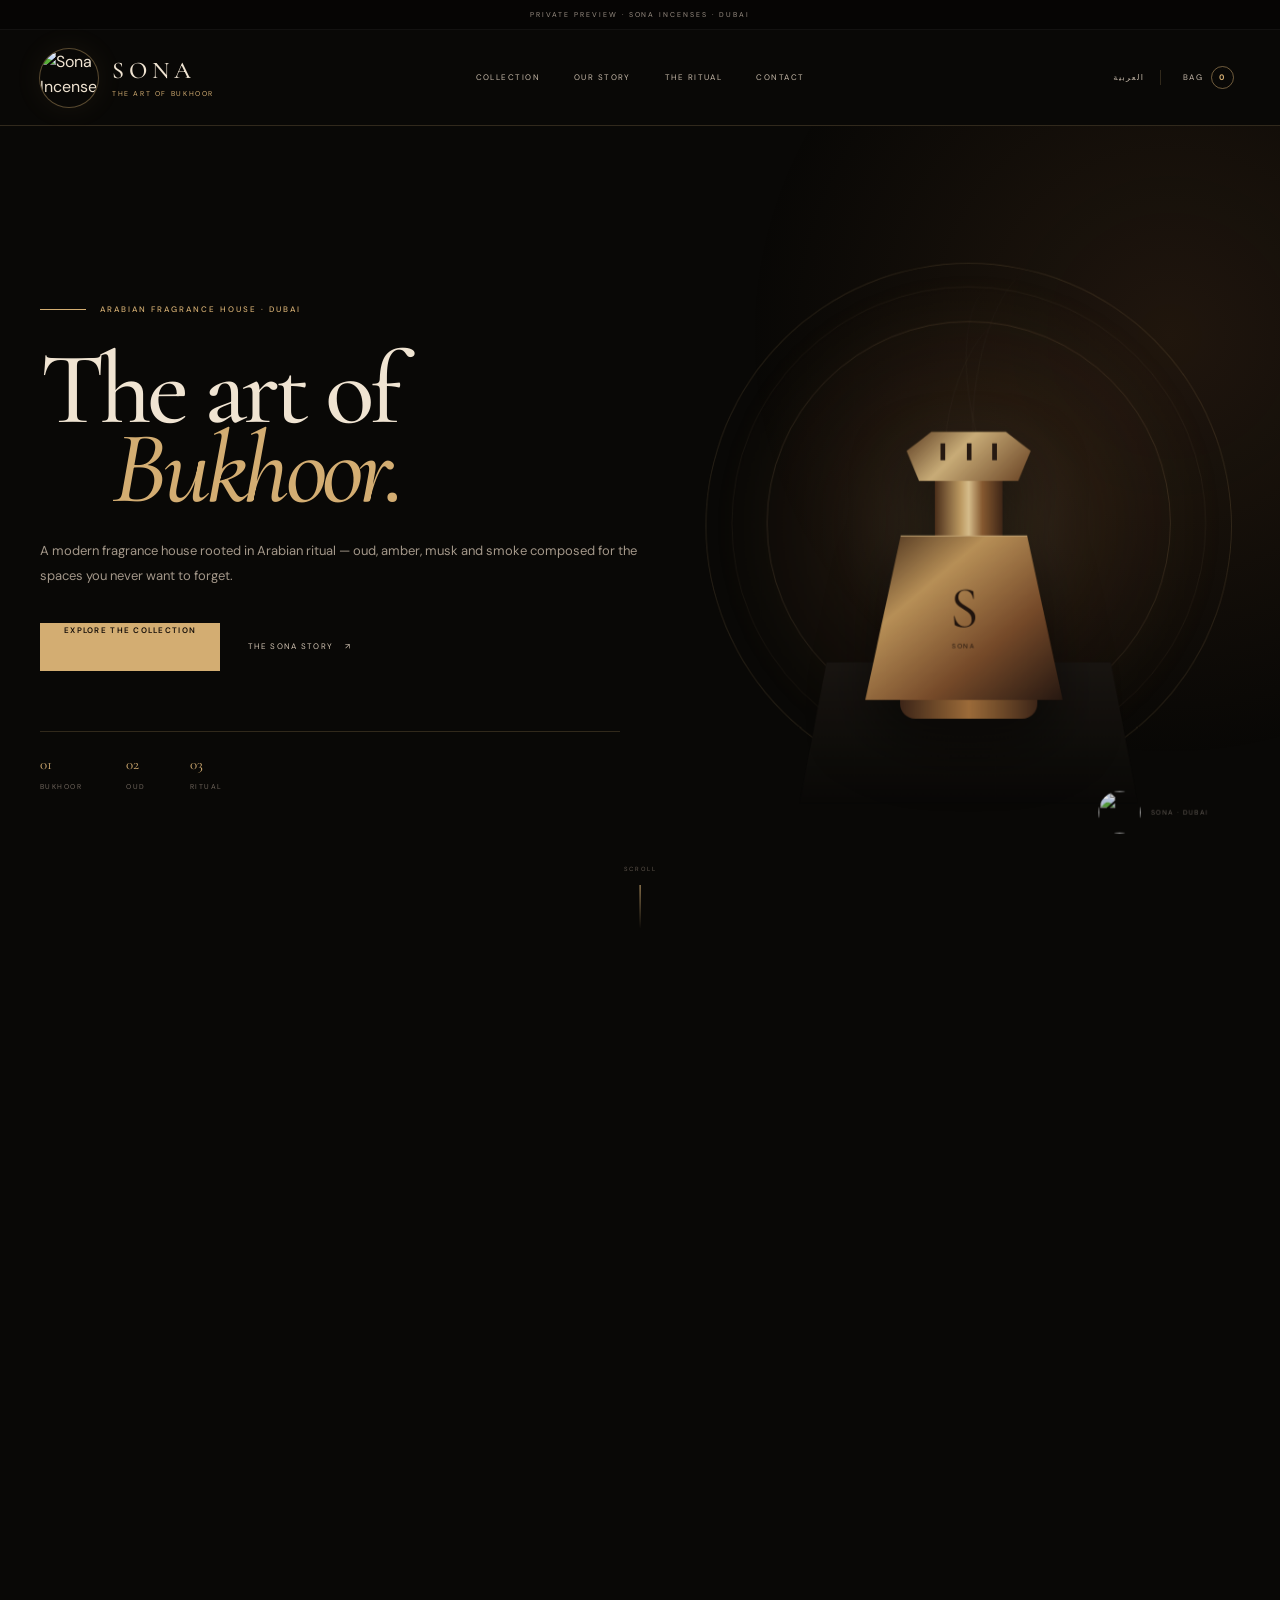
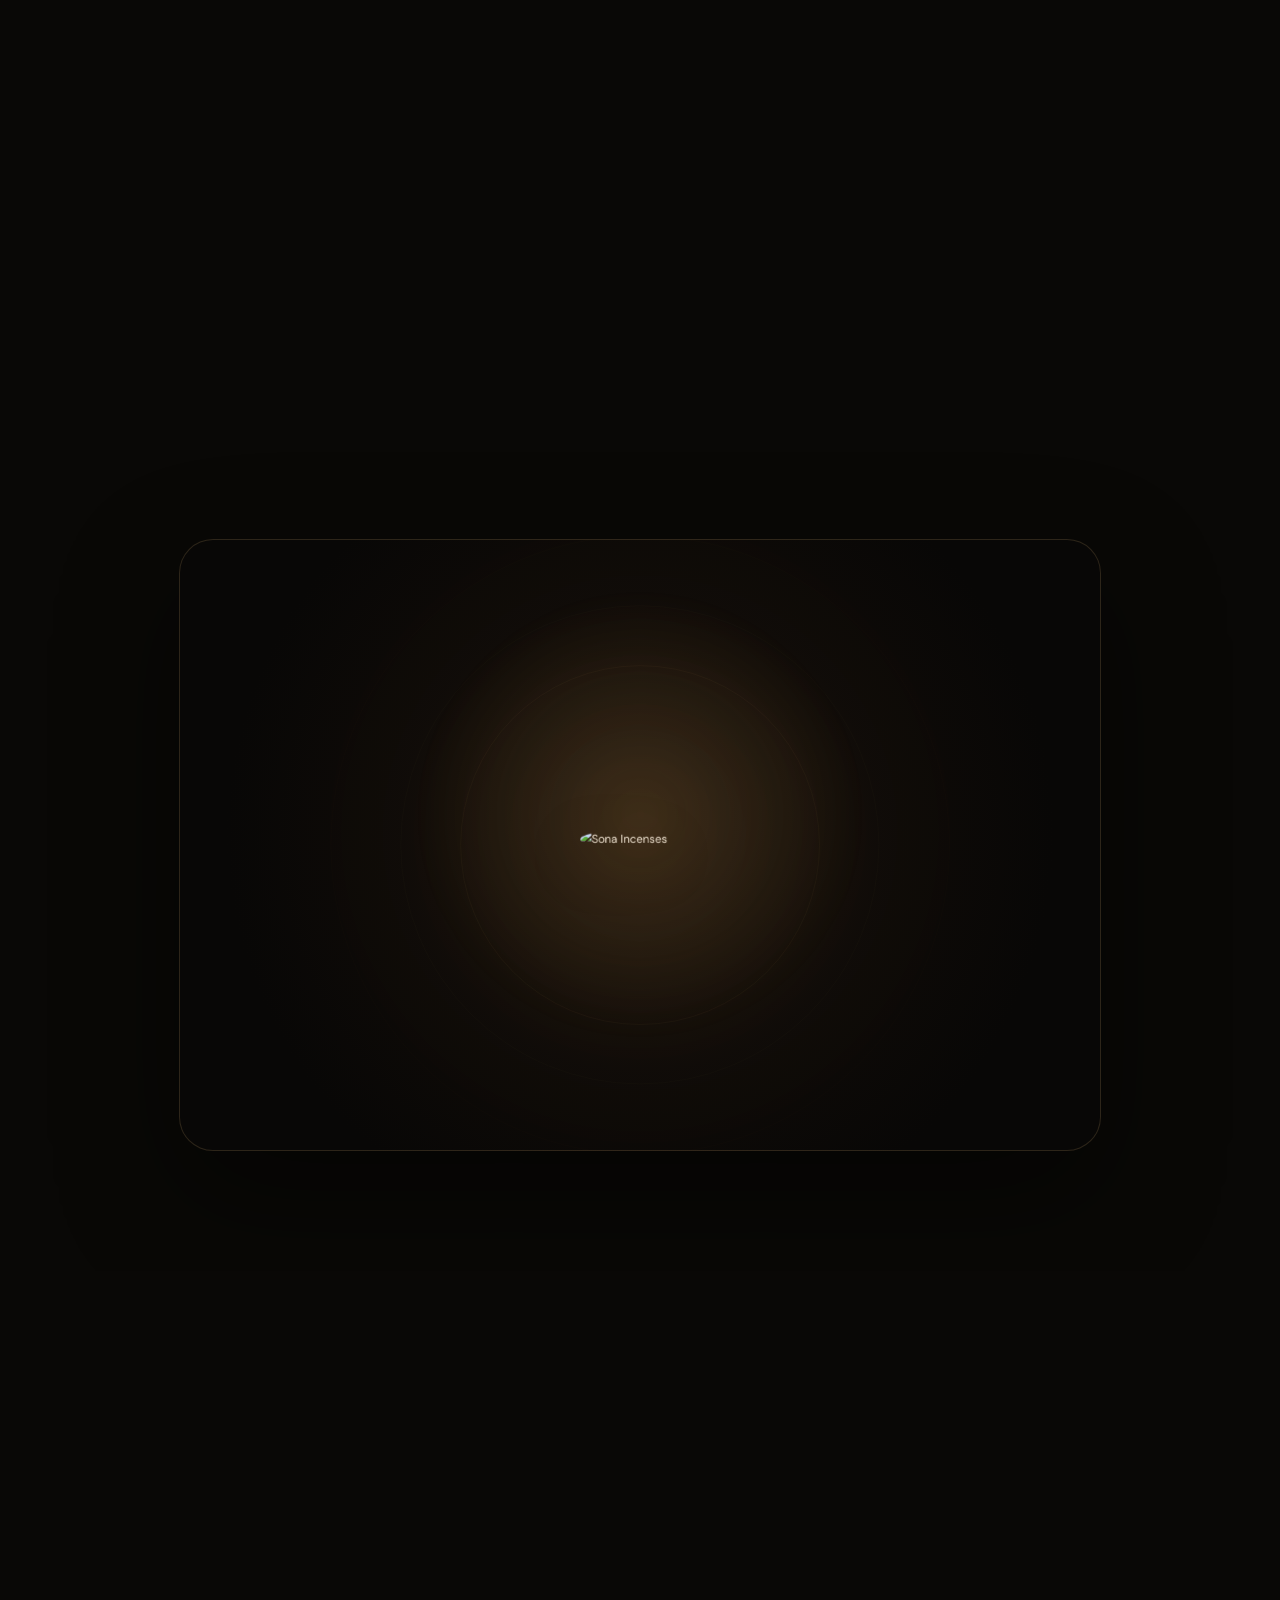
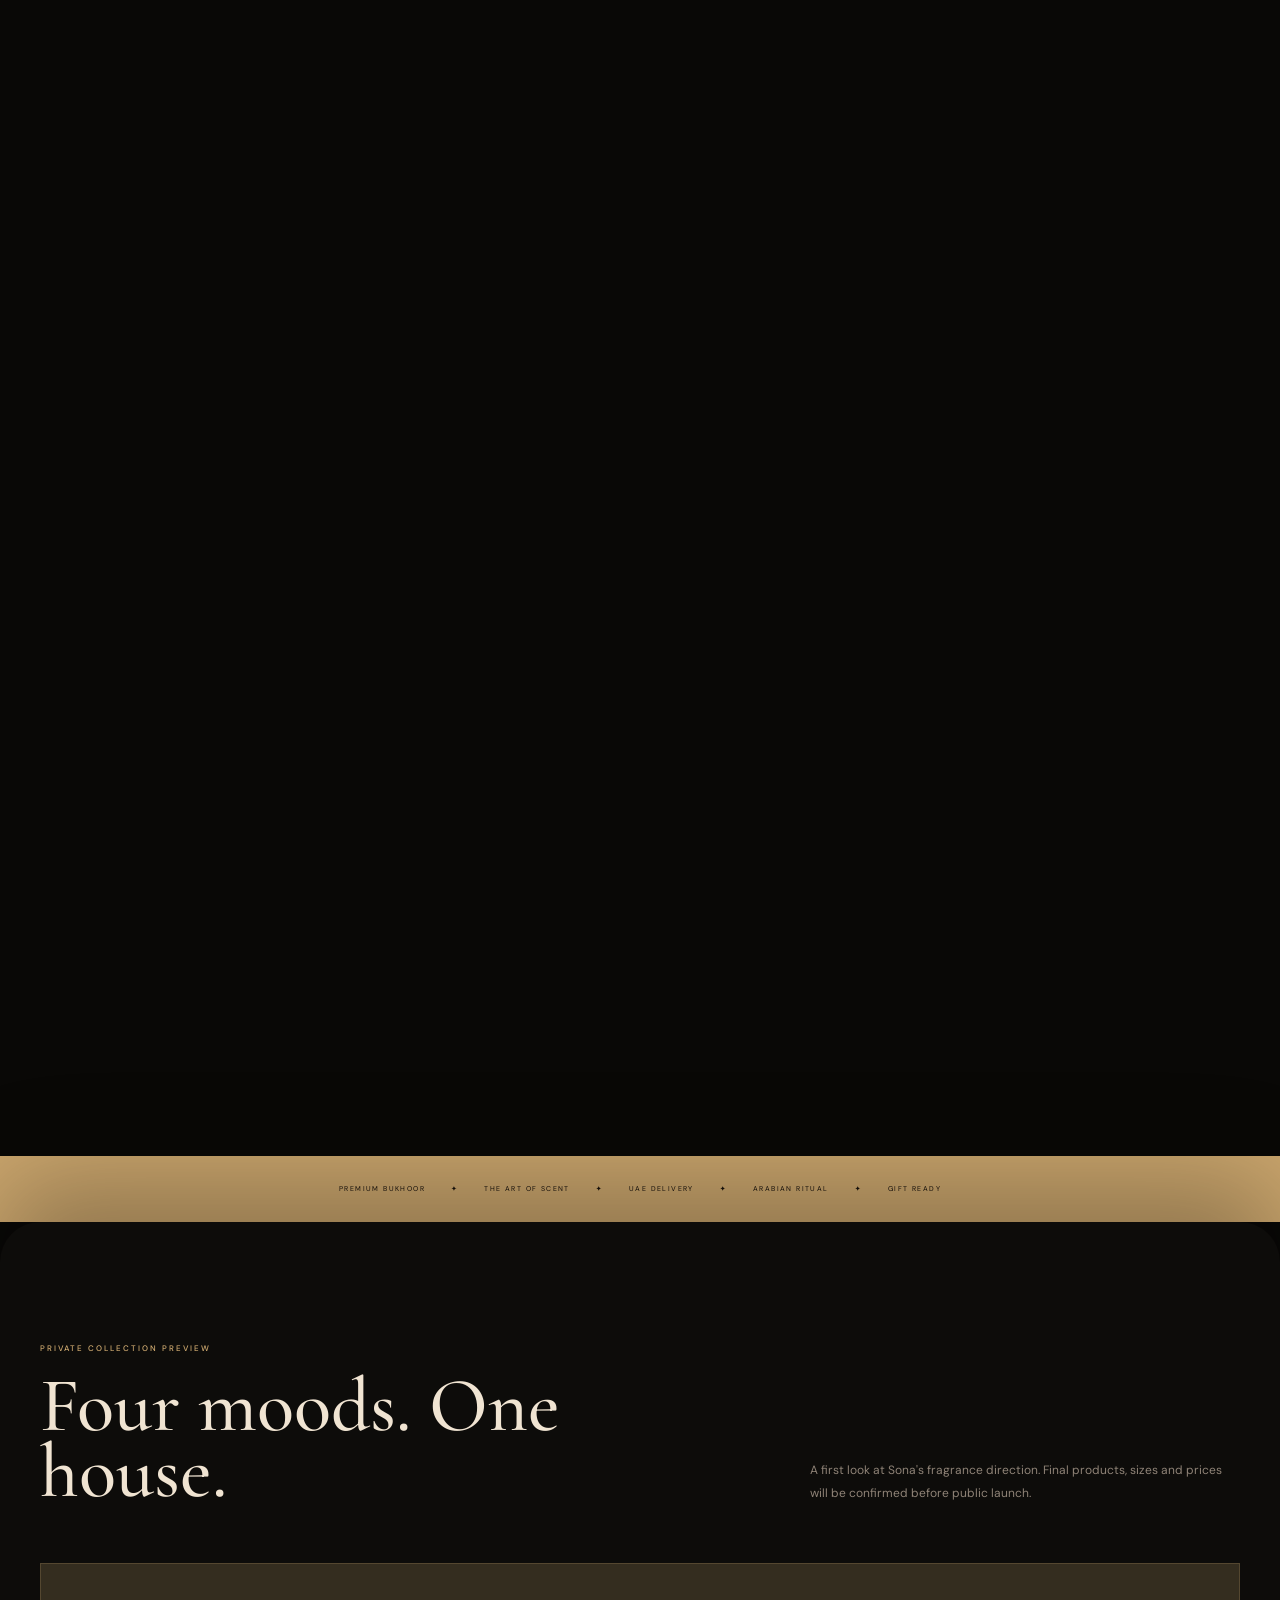
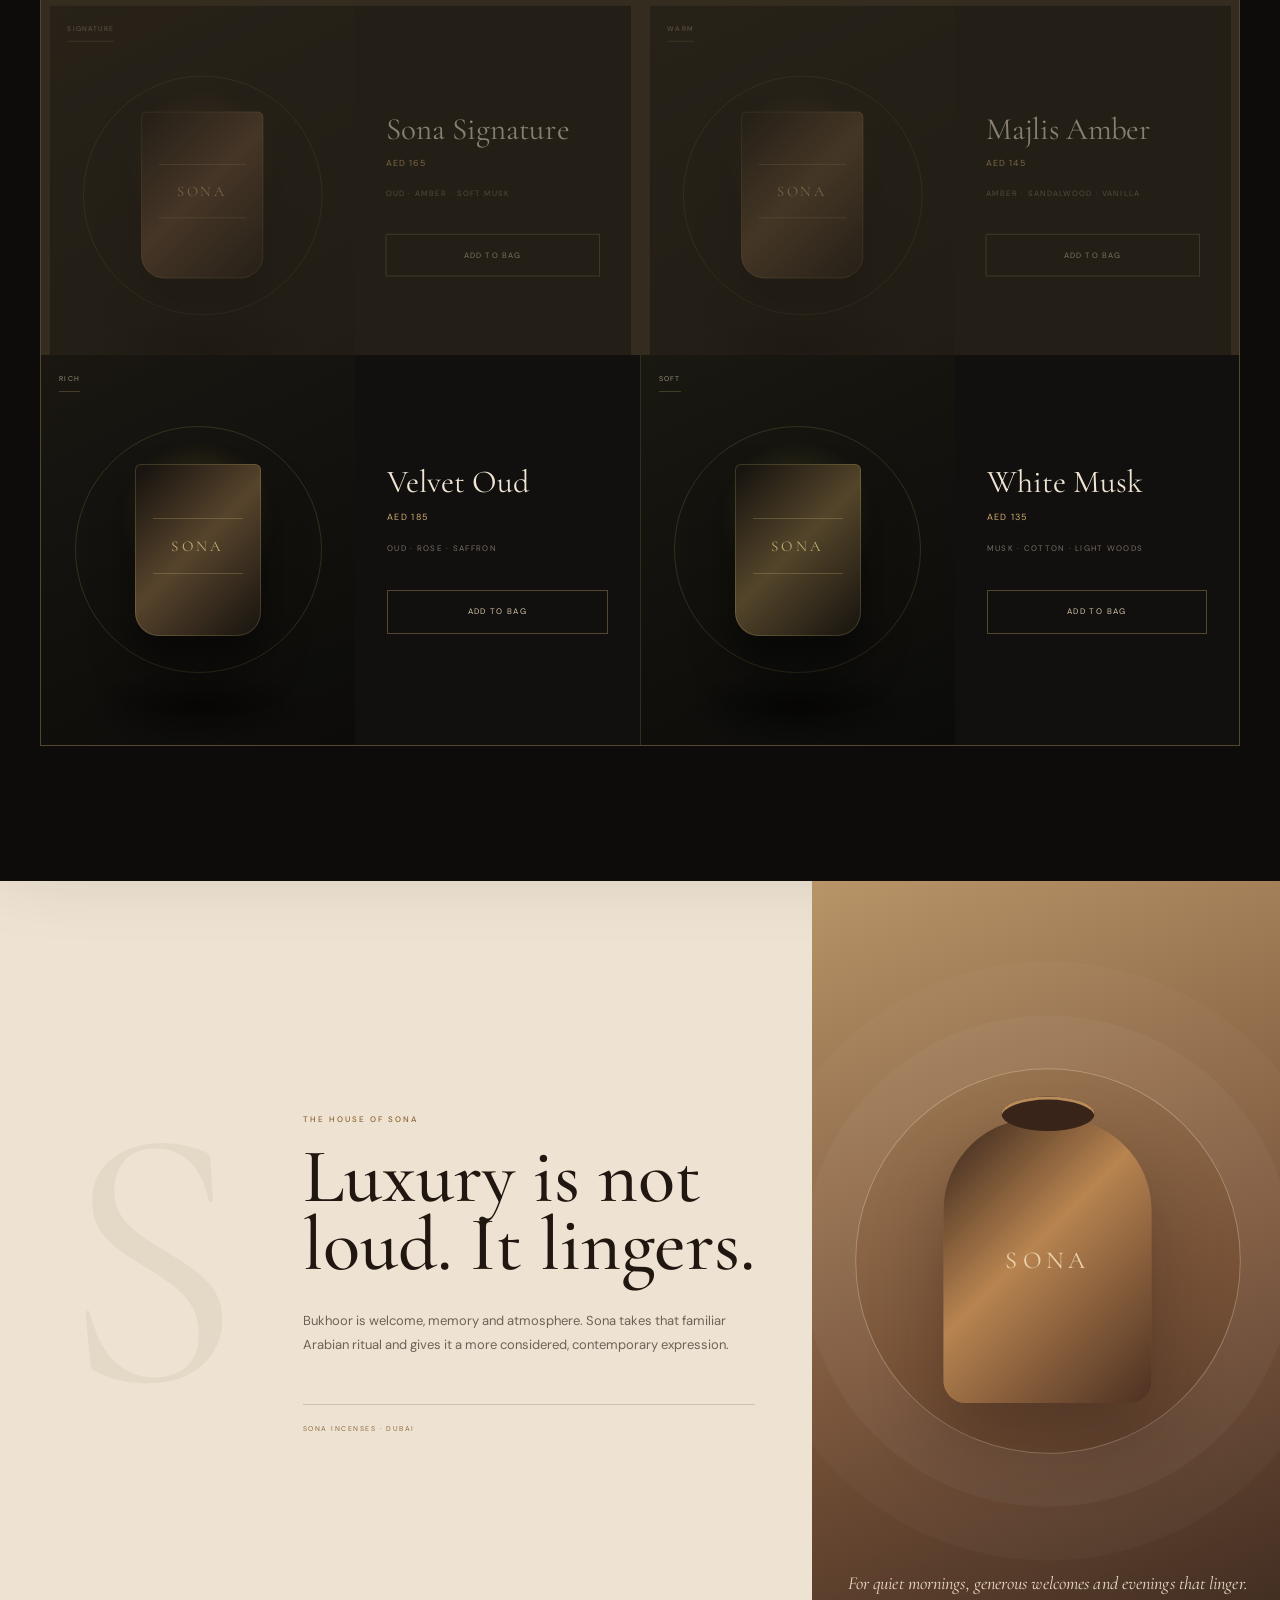
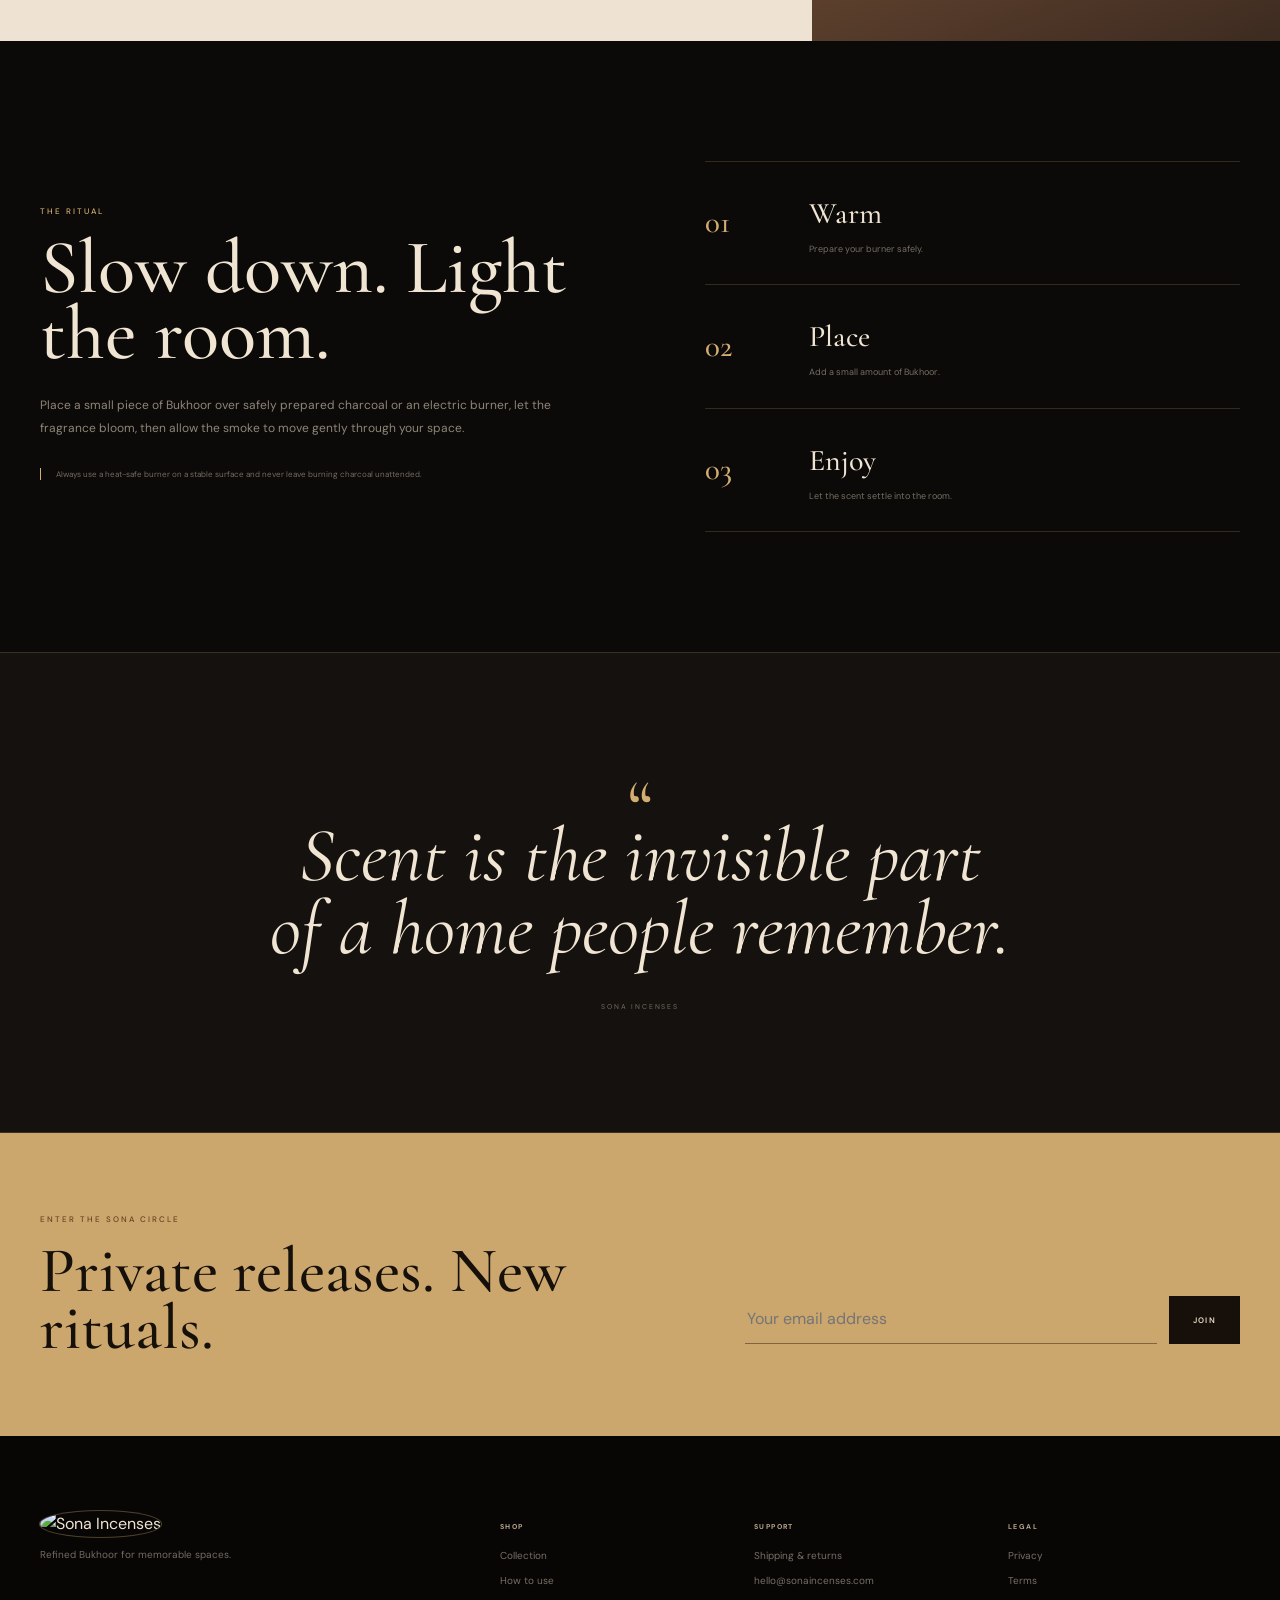
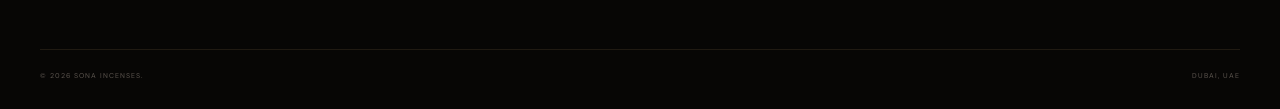
==== commit d41cb925: "Extend cinematic scroll scenes through full homepage" ====
--- a/index.html
+++ b/index.html
@@ -98,6 +98,8 @@
       </div>
     </section>
 
+    <section class="story-scroll" id="storyScene">
+      <div class="story-sticky">
     <section class="manifesto" id="story">
       <div class="manifesto-letter">S</div>
       <div class="manifesto-copy">
@@ -111,7 +113,11 @@
         <p data-i18n="story.note">For quiet mornings, generous welcomes and evenings that linger.</p>
       </div>
     </section>
+      </div>
+    </section>
 
+    <section class="ritual-scroll" id="ritualScene">
+      <div class="ritual-sticky">
     <section class="ritual-section" id="ritual">
       <div class="ritual-shell">
         <div class="ritual-intro">
@@ -127,9 +133,17 @@
         </ol>
       </div>
     </section>
+      </div>
+    </section>
 
-    <section class="quote-section"><span>“</span><p>Scent is the invisible part<br>of a home people remember.</p><small>SONA INCENSES</small></section>
+    <section class="quote-scroll" id="quoteScene">
+      <div class="quote-sticky">
+        <section class="quote-section"><span>“</span><p>Scent is the invisible part<br>of a home people remember.</p><small>SONA INCENSES</small></section>
+      </div>
+    </section>
 
+    <section class="contact-scroll" id="contactScene">
+      <div class="contact-sticky">
     <section class="newsletter" id="contact">
       <div><p class="eyebrow" data-i18n="newsletter.eyebrow">Enter the Sona circle</p><h2 data-i18n="newsletter.title">Private releases.<br>New rituals.</h2></div>
       <form id="newsletterForm" class="newsletter-form">
@@ -138,6 +152,8 @@
         <button class="button button-dark" type="submit" data-i18n="newsletter.join">Join</button>
         <small id="newsletterMessage"></small>
       </form>
+    </section>
+      </div>
     </section>
   </main>
 
--- a/styles.css
+++ b/styles.css
@@ -16,3 +16,75 @@
 .page-shell{max-width:900px;margin:auto;padding:80px 28px 120px}.page-shell h1{font-size:clamp(48px,7vw,78px)}.page-shell h2{font-size:30px;margin:35px 0 8px}.page-shell p,.page-shell li{color:var(--muted)}.page-shell a{text-decoration:underline}.back{display:inline-block;margin-bottom:34px}.status-card{max-width:720px;margin:100px auto;padding:65px 28px;text-align:center}.status-card p{color:var(--muted)}
 @media(max-width:1060px){.site-header{grid-template-columns:1fr 1fr}.nav{display:none}.hero{grid-template-columns:1fr}.hero-stage{height:570px;max-width:650px;width:100%;margin:auto}.collection-heading,.ritual-shell,.newsletter{grid-template-columns:1fr}.collection-heading{gap:25px}.product-grid{grid-template-columns:1fr}.manifesto{grid-template-columns:.35fr 1fr}.manifesto-art{grid-column:1/-1;min-height:560px}.manifesto-copy{padding-right:40px}.footer-brand,.footer-links{width:100%}.footer-brand{margin-bottom:42px}}
 @media(max-width:680px){.announcement{font-size:6px;letter-spacing:.18em}.site-header{height:76px;padding:0 18px}.brand-logo{width:46px;height:46px}.brand-wordmark{display:none}.language-button,.cart-button{font-size:7px}.hero{padding:52px 18px 38px;min-height:auto}.hero h1{font-size:clamp(70px,21vw,94px)}.hero h1 em{margin-left:0}.hero-stage{height:470px}.hero-stage:before{width:390px;height:390px}.halo-a{width:310px;height:310px}.halo-b{width:365px;height:365px}.burner{transform:translateX(-50%) scale(.78);bottom:130px}.plinth{width:290px;height:125px}.hero-meta{gap:24px}.hero-seal{display:none}.marquee>div{justify-content:flex-start;padding:0 18px;overflow:auto}.section-shell,.ritual-shell{padding:0 18px}.collection-section{padding:85px 0}.collection-heading h2{font-size:62px}.product-card{grid-template-columns:1fr}.product-visual{min-height:330px}.product-info{padding:32px 24px}.manifesto{grid-template-columns:1fr}.manifesto-letter{display:none}.manifesto-copy{padding:85px 24px}.manifesto-copy h2{font-size:64px}.manifesto-art{min-height:500px}.ritual-section{padding:85px 0}.ritual-shell{gap:55px}.ritual-intro h2{font-size:64px}.quote-section{padding:85px 20px}.quote-section p{font-size:52px}.newsletter{padding:62px 22px;gap:38px}.newsletter-form{grid-template-columns:1fr}.footer{padding-inline:24px}.footer-links{grid-template-columns:1fr 1fr}.footer-bottom{flex-direction:column;gap:7px}}
+
+
+/* --- Sona cinematic interaction layer --- */
+body{--scroll-p:0;--mx:50vw;--my:30vh}
+.scroll-progress{position:fixed;top:0;left:0;width:0;height:2px;background:linear-gradient(90deg,#9a642f,#e3c58f);z-index:300;box-shadow:0 0 14px rgba(222,186,126,.4);pointer-events:none}
+.ambient-light{position:fixed;inset:0;z-index:0;pointer-events:none;background:radial-gradient(460px circle at var(--mx) var(--my),rgba(196,142,76,.055),transparent 65%);mix-blend-mode:screen}
+main,.site-header,.announcement,.footer{position:relative;z-index:1}
+.site-header{position:sticky;top:0;transition:height .45s ease,background .45s ease,backdrop-filter .45s ease,border-color .45s ease,max-width .45s ease;padding-inline:40px}
+.site-header.scrolled{height:72px;max-width:100%;background:rgba(8,7,6,.74);backdrop-filter:blur(22px) saturate(125%);-webkit-backdrop-filter:blur(22px) saturate(125%);border-color:rgba(211,173,114,.11)}
+.site-header.scrolled .brand-logo{width:44px;height:44px}
+.site-header.scrolled .brand-wordmark strong{font-size:19px}
+.site-header.scrolled .brand-wordmark small{opacity:.65}
+.brand-logo,.brand-wordmark strong,.brand-wordmark small{transition:.4s ease}
+
+.hero-scroll{height:205vh;position:relative;background:#090806}
+.hero-sticky{position:sticky;top:72px;height:calc(100vh - 72px);min-height:620px;overflow:hidden;margin:0 auto;transform-origin:center center}
+.hero-scroll .hero-copy{transform:translate3d(0,calc(var(--hero-p,0)*-54px),0);opacity:calc(1 - var(--hero-p,0)*1.12);filter:blur(calc(var(--hero-p,0)*2.4px));transition:opacity .05s linear}
+.hero-scroll .hero-stage{transform:translate3d(0,calc(var(--hero-p,0)*-8px),0) scale(calc(.94 + var(--hero-p,0)*.32));transform-origin:52% 54%;filter:brightness(calc(.9 + var(--hero-p,0)*.22)) saturate(calc(.9 + var(--hero-p,0)*.15));will-change:transform}
+.hero-scroll .halo-a{transform:translateX(-50%) scale(calc(1 + var(--hero-p,0)*.18));opacity:calc(.9 - var(--hero-p,0)*.36)}
+.hero-scroll .halo-b{transform:translateX(-50%) scale(calc(1 + var(--hero-p,0)*.3));opacity:calc(.44 - var(--hero-p,0)*.22)}
+.hero-scroll .burner{transform:translateX(-50%) translateY(calc(var(--hero-p,0)*-18px)) scale(calc(1 + var(--hero-p,0)*.12))}
+.hero-scroll .plinth{transform:scaleX(calc(1 + var(--hero-p,0)*.12))}
+.hero-scroll .smoke{opacity:calc(.18 + var(--hero-p,0)*.48)}
+.scroll-cue{position:absolute;left:50%;bottom:25px;transform:translateX(-50%);display:flex;flex-direction:column;align-items:center;gap:10px;color:#62584f;font-size:6px;letter-spacing:.3em;z-index:8;opacity:calc(1 - var(--hero-p,0)*2)}
+.scroll-cue i{display:block;width:1px;height:44px;background:linear-gradient(var(--gold),transparent);animation:sonaCue 1.8s ease-in-out infinite}
+@keyframes sonaCue{0%,100%{transform:scaleY(.45);transform-origin:top;opacity:.4}50%{transform:scaleY(1);opacity:1}}
+
+.experience-scroll{height:265vh;position:relative;background:#090806}
+.experience-sticky{height:100vh;position:sticky;top:0;display:grid;place-items:center;overflow:hidden}
+.experience-card{--ep:var(--experience-p,0);position:relative;width:calc(72vw + (28vw * var(--ep)));height:calc(68vh + (32vh * var(--ep)));max-width:none;border-radius:calc(34px * (1 - var(--ep)));overflow:hidden;background:radial-gradient(circle at 50% 48%,rgba(182,120,57,.2),rgba(18,13,9,.82) 43%,#080706 74%);border:1px solid rgba(211,173,114,calc(.18 - var(--ep)*.08));box-shadow:0 45px 120px rgba(0,0,0,.48);transform:translateY(calc(24px - var(--ep)*24px));will-change:width,height,border-radius}
+.experience-glow{position:absolute;inset:0;background:radial-gradient(circle at 50% 45%,rgba(222,174,104,calc(.12 + var(--ep)*.11)),transparent 39%);filter:blur(calc(10px + var(--ep)*14px))}
+.experience-ring{position:absolute;left:50%;top:50%;translate:-50% -50%;border:1px solid rgba(211,173,114,.18);border-radius:50%;transform:scale(calc(.78 + var(--ep)*.42));opacity:calc(.28 + var(--ep)*.25)}
+.ring-one{width:36vw;height:36vw;max-width:560px;max-height:560px}
+.ring-two{width:48vw;height:48vw;max-width:760px;max-height:760px;opacity:calc(.16 + var(--ep)*.18)}
+.ring-three{width:62vw;height:62vw;max-width:980px;max-height:980px;opacity:calc(.08 + var(--ep)*.12)}
+.experience-logo{position:absolute;left:50%;top:49%;width:clamp(110px,13vw,210px);height:auto;transform:translate(-50%,-50%) scale(calc(.72 + var(--ep)*.58));filter:drop-shadow(0 22px 38px rgba(0,0,0,.5));border-radius:50%;opacity:calc(1 - max(0,(var(--ep) - .62)*2.45));will-change:transform,opacity}
+.experience-copy{position:absolute;left:9vw;bottom:12vh;max-width:640px;opacity:clamp(0,calc((var(--ep) - .48)*3),1);transform:translateY(calc((1 - var(--ep))*55px));z-index:3}
+.experience-copy h2{font-size:clamp(58px,7vw,112px);line-height:.78;letter-spacing:-.04em}
+.experience-copy h2 em{display:block;color:var(--gold);font-weight:500}
+.experience-copy>p:last-child{max-width:520px;color:#998d80;font-size:12px;line-height:1.9;margin-top:28px}
+.experience-index{position:absolute;right:5vw;top:9vh;display:flex;flex-direction:column;gap:4px;opacity:clamp(0,calc((var(--ep) - .7)*4),1)}
+.experience-index span{font-family:var(--serif);font-size:34px;color:var(--gold)}
+.experience-index small{font-size:6px;letter-spacing:.25em;color:#6f655c}
+
+.collection-section{position:relative;border-radius:40px 40px 0 0;transform-origin:center top;box-shadow:0 -45px 100px rgba(0,0,0,.28)}
+.product-card{opacity:.45;transform:translateY(36px) scale(.97);transition:opacity .8s cubic-bezier(.16,1,.3,1),transform .8s cubic-bezier(.16,1,.3,1),background .3s}
+.product-card.revealed{opacity:1;transform:none}
+.product-card .product-jar{transition:transform .6s cubic-bezier(.16,1,.3,1),filter .6s}
+.product-card:hover .product-jar{transform:translateY(-10px) scale(1.06);filter:drop-shadow(0 26px 36px rgba(0,0,0,.45))}
+.manifesto,.ritual-section,.quote-section,.newsletter{opacity:.84;transform:translateY(28px);transition:opacity 1s cubic-bezier(.16,1,.3,1),transform 1s cubic-bezier(.16,1,.3,1)}
+.manifesto.in-view,.ritual-section.in-view,.quote-section.in-view,.newsletter.in-view{opacity:1;transform:none}
+.manifesto-art{transform-origin:center;transition:transform 1.2s cubic-bezier(.16,1,.3,1)}
+.manifesto.in-view .manifesto-art{transform:scale(1.015)}
+@media(hover:hover) and (pointer:fine){.product-card{transform-style:preserve-3d}.product-card:hover{z-index:3}}
+
+@media(max-width:1060px){
+  .hero-scroll{height:auto}.hero-sticky{position:relative;top:auto;height:auto;overflow:visible}
+  .hero-scroll .hero-copy,.hero-scroll .hero-stage{transform:none!important;opacity:1!important;filter:none!important}
+  .scroll-cue{display:none}.experience-scroll{height:180vh}.experience-card{width:90vw}.experience-copy{left:7vw;bottom:9vh}
+}
+@media(max-width:680px){
+  .site-header{position:sticky;top:0}.site-header.scrolled{height:68px}.experience-scroll{height:160vh}
+  .experience-card{width:92vw;height:72vh}.experience-copy{left:24px;right:24px;bottom:42px}
+  .experience-copy h2{font-size:52px}.experience-copy>p:last-child{font-size:10px}.experience-index{display:none}
+  .ring-one{width:78vw;height:78vw}.ring-two{width:105vw;height:105vw}.ring-three{width:132vw;height:132vw}
+}
+@media(prefers-reduced-motion:reduce){
+  html{scroll-behavior:auto}.scroll-cue{display:none}
+  .hero-scroll{height:auto}.hero-sticky{position:relative;top:auto;height:auto}
+  .hero-scroll .hero-copy,.hero-scroll .hero-stage,.experience-card,.experience-logo,.experience-copy,.product-card,.manifesto,.ritual-section,.quote-section,.newsletter{transform:none!important;opacity:1!important;filter:none!important;transition:none!important}
+  .experience-scroll{height:auto;padding:60px 0}.experience-sticky{position:relative;height:auto}.experience-card{width:92vw;height:72vh;border-radius:28px}
+}
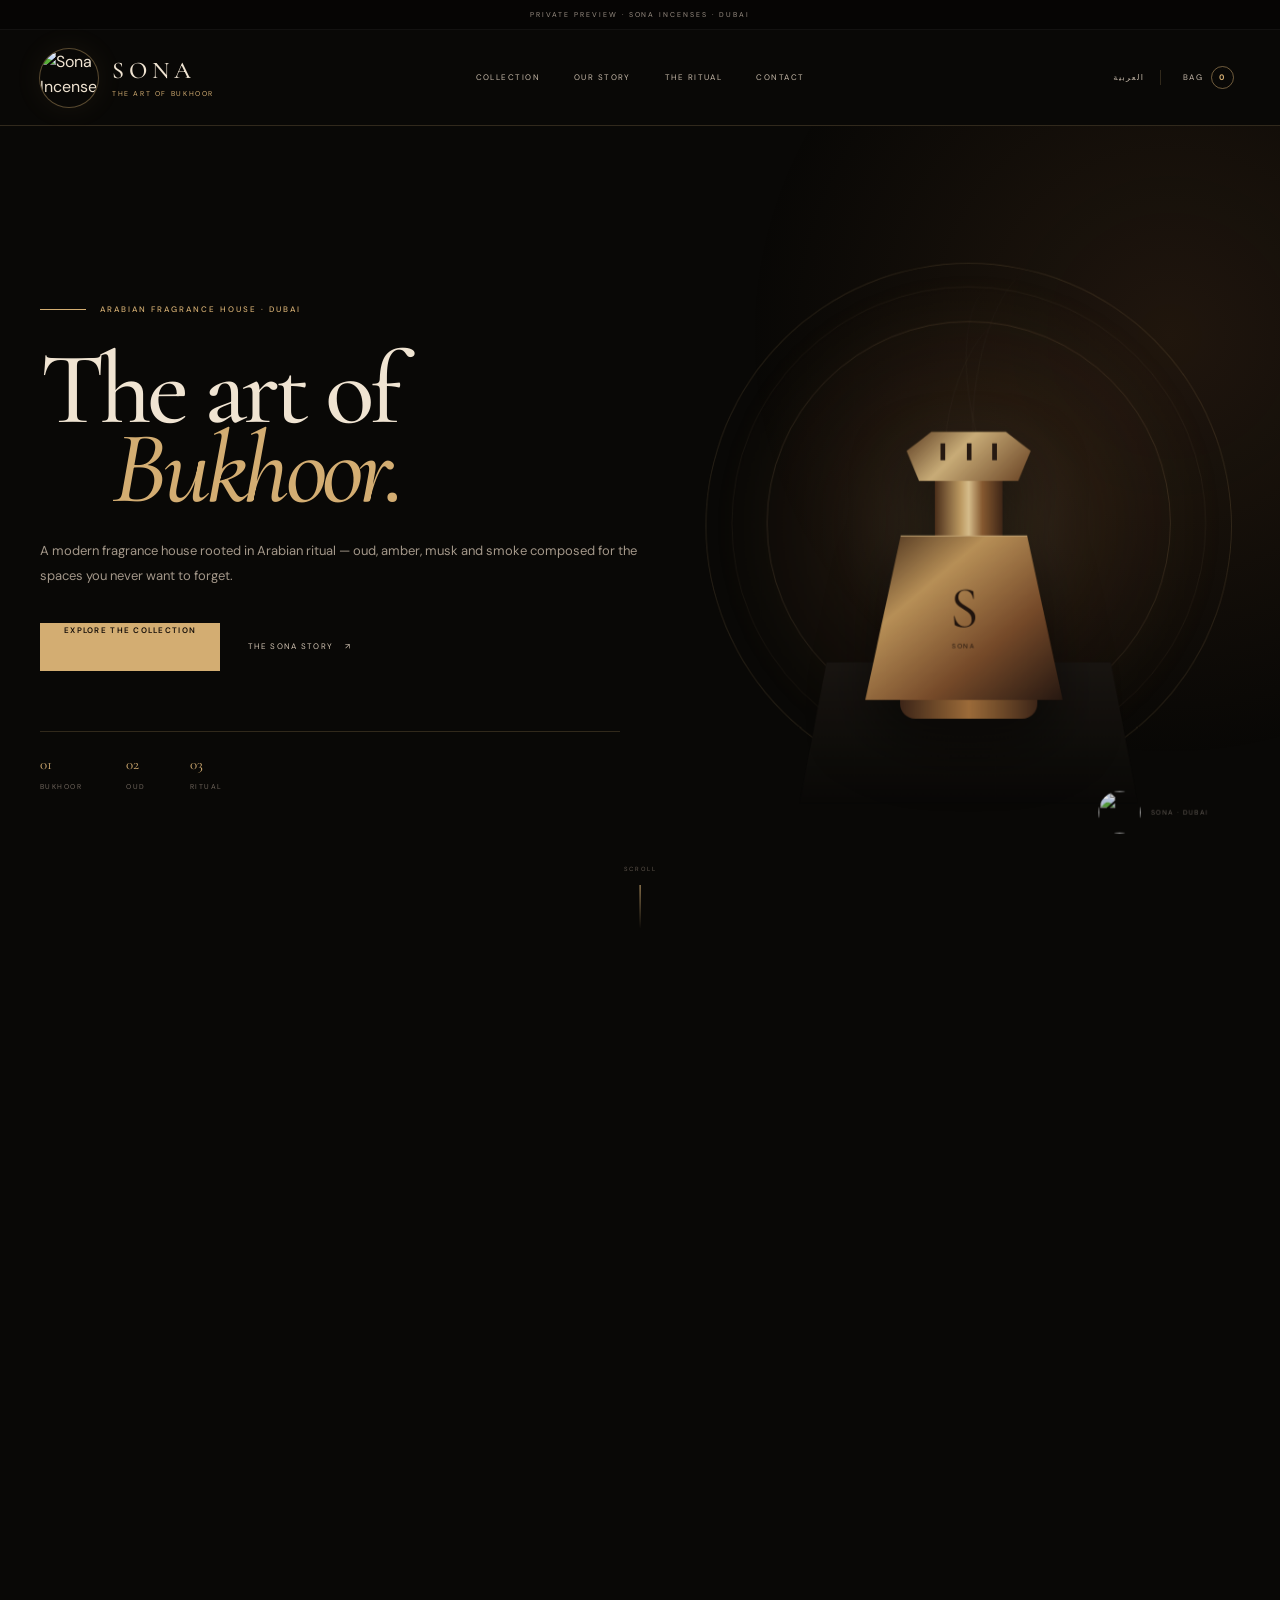
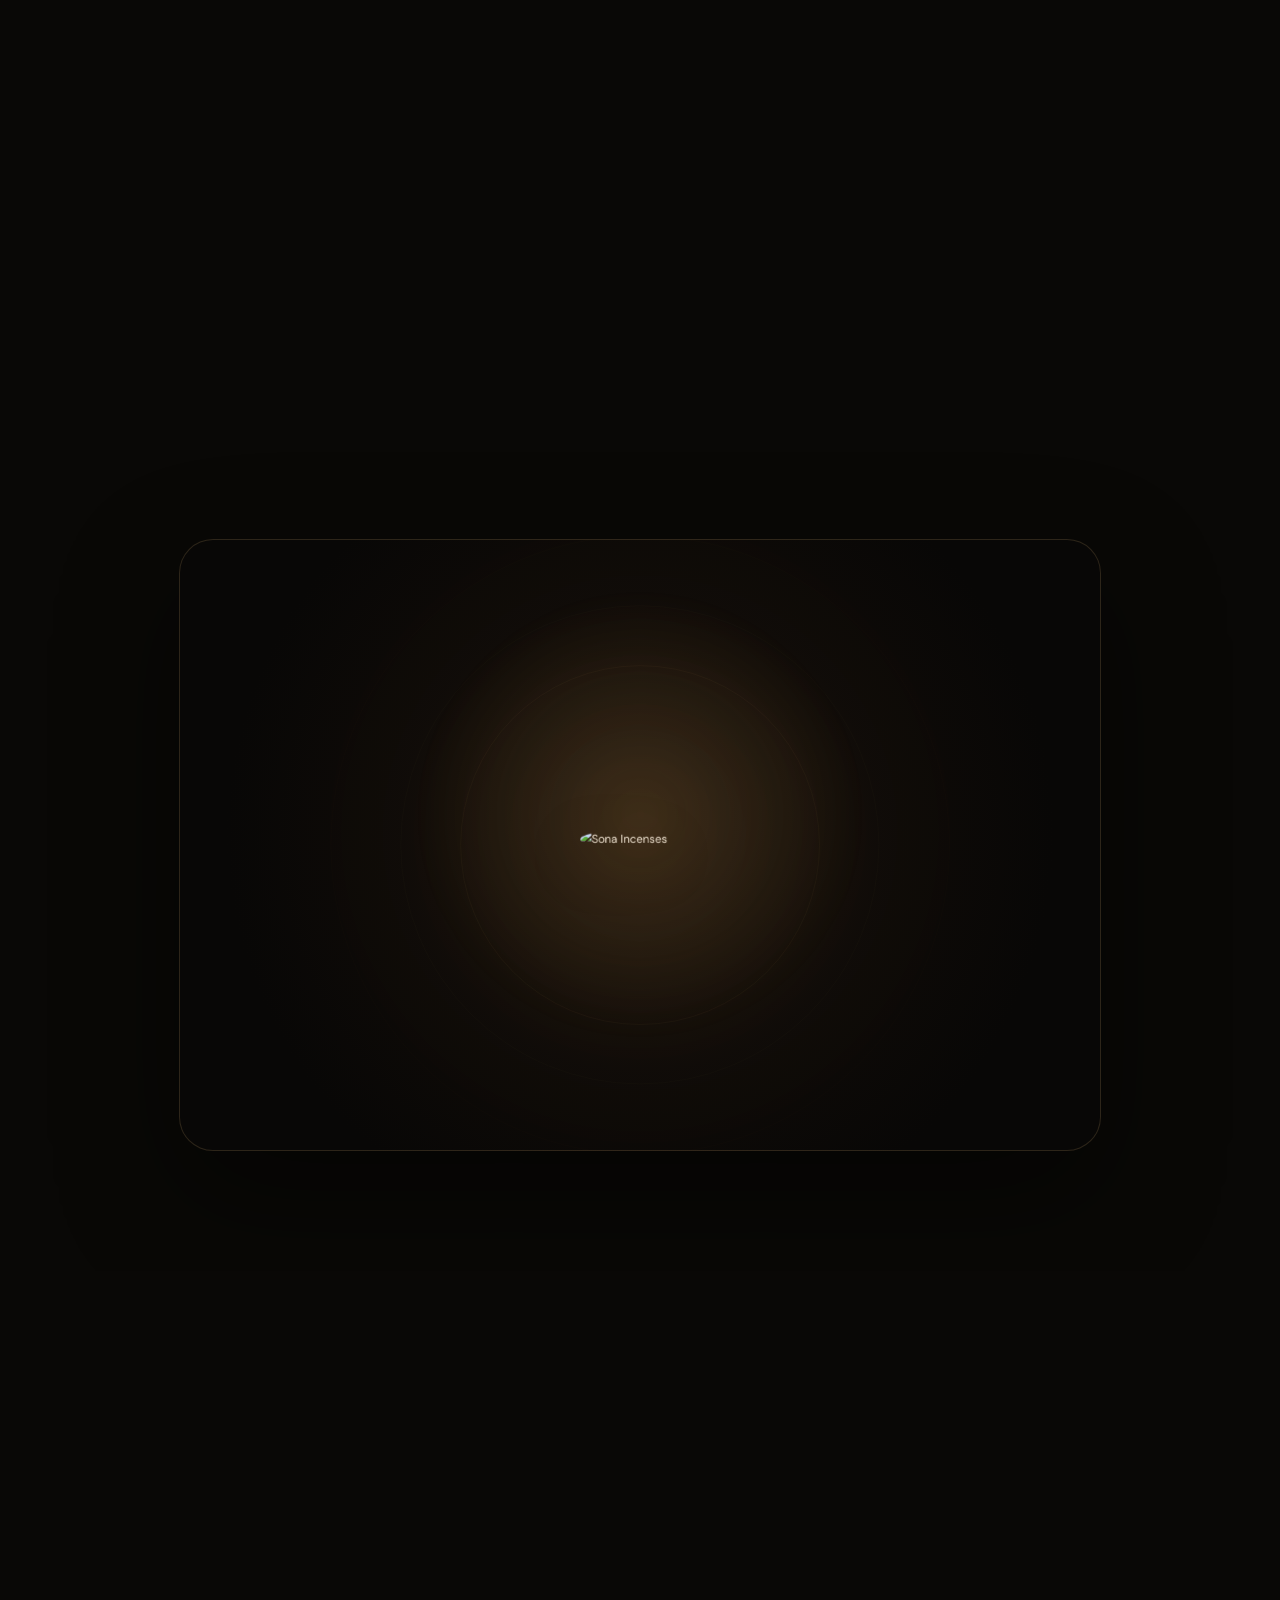
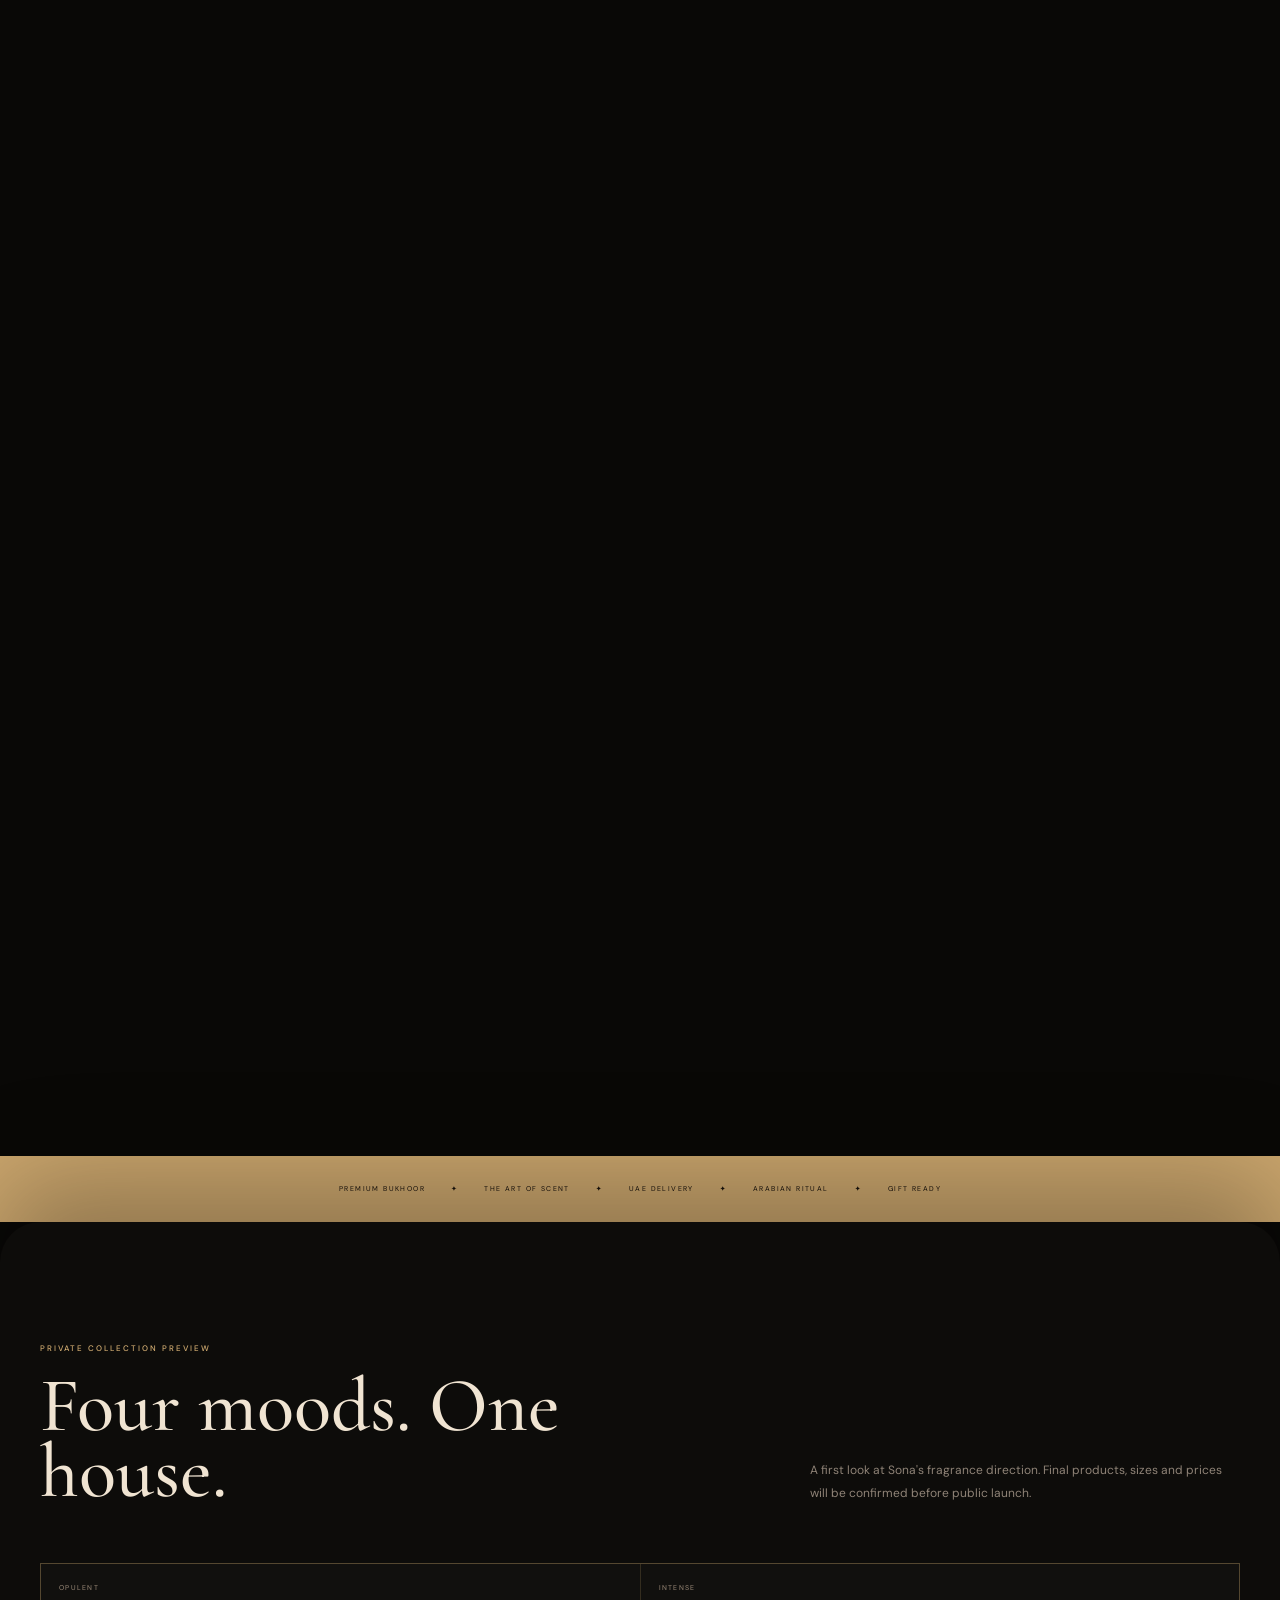
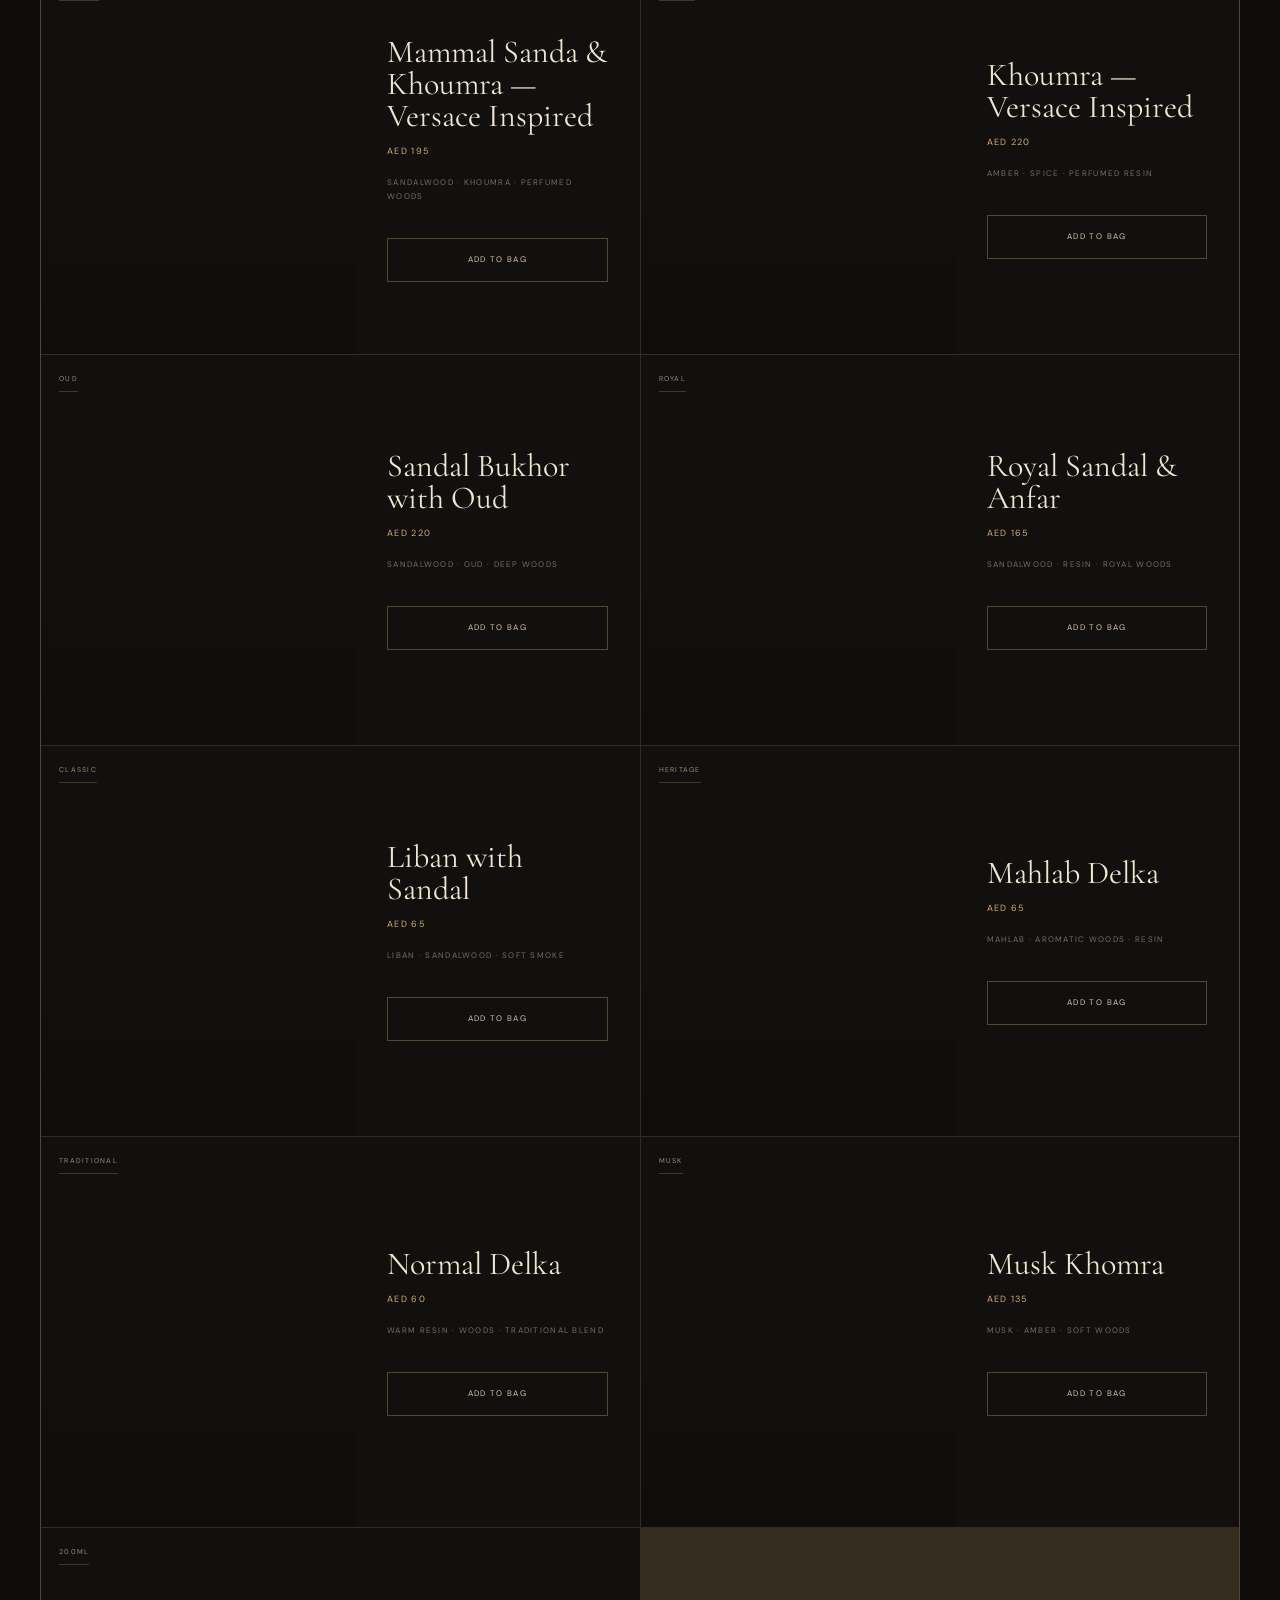
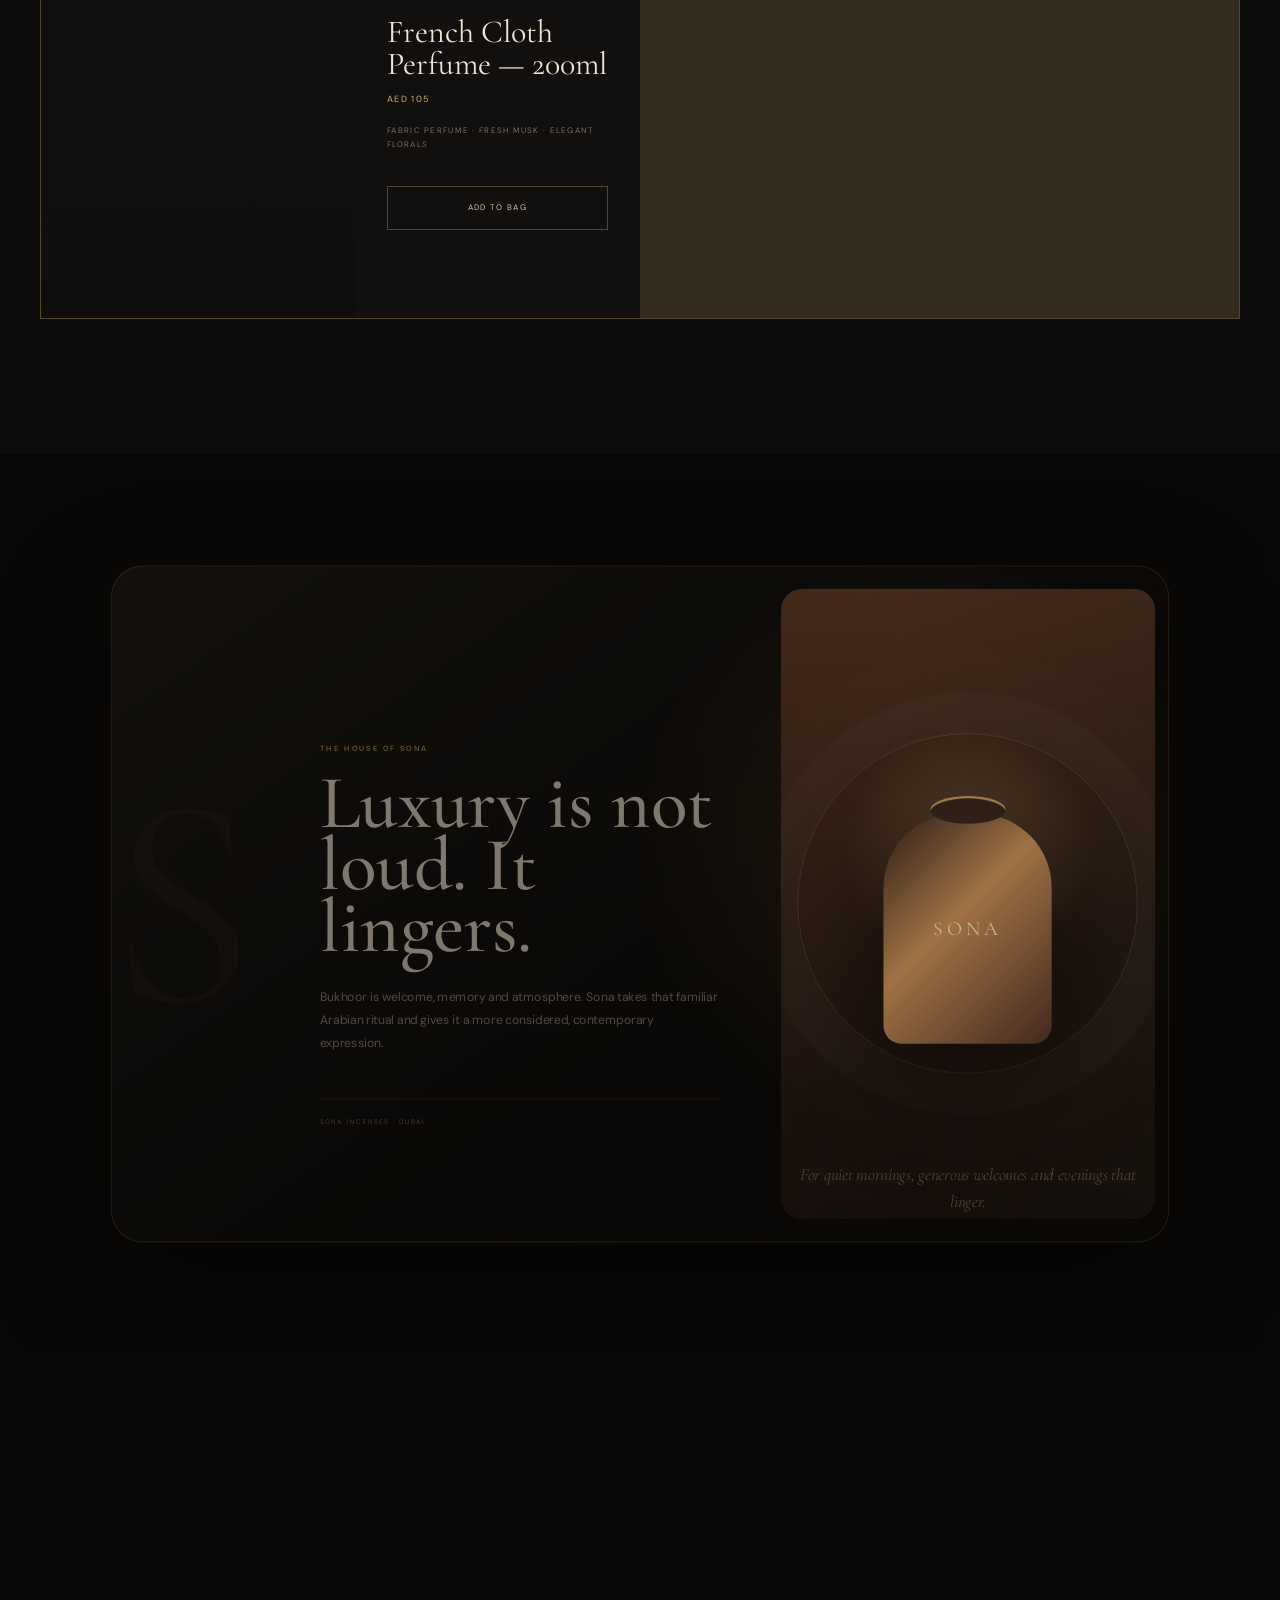
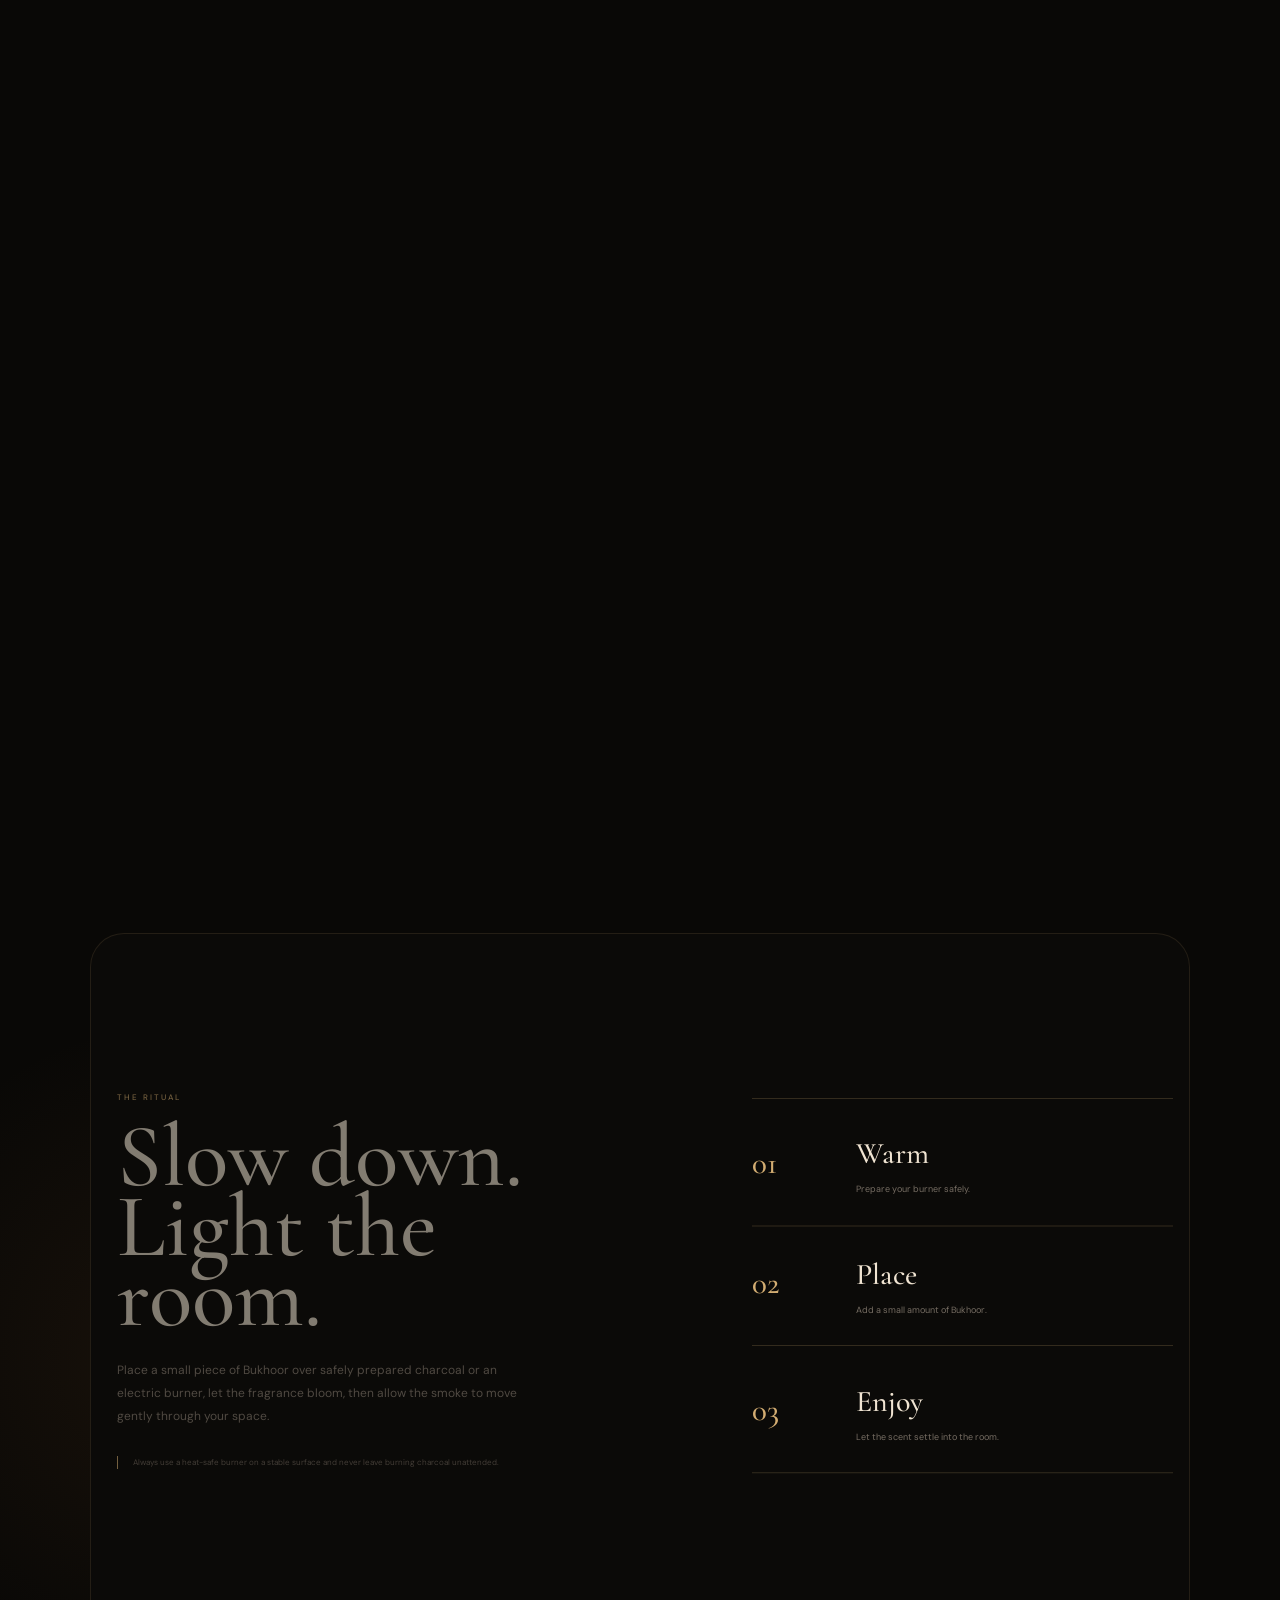
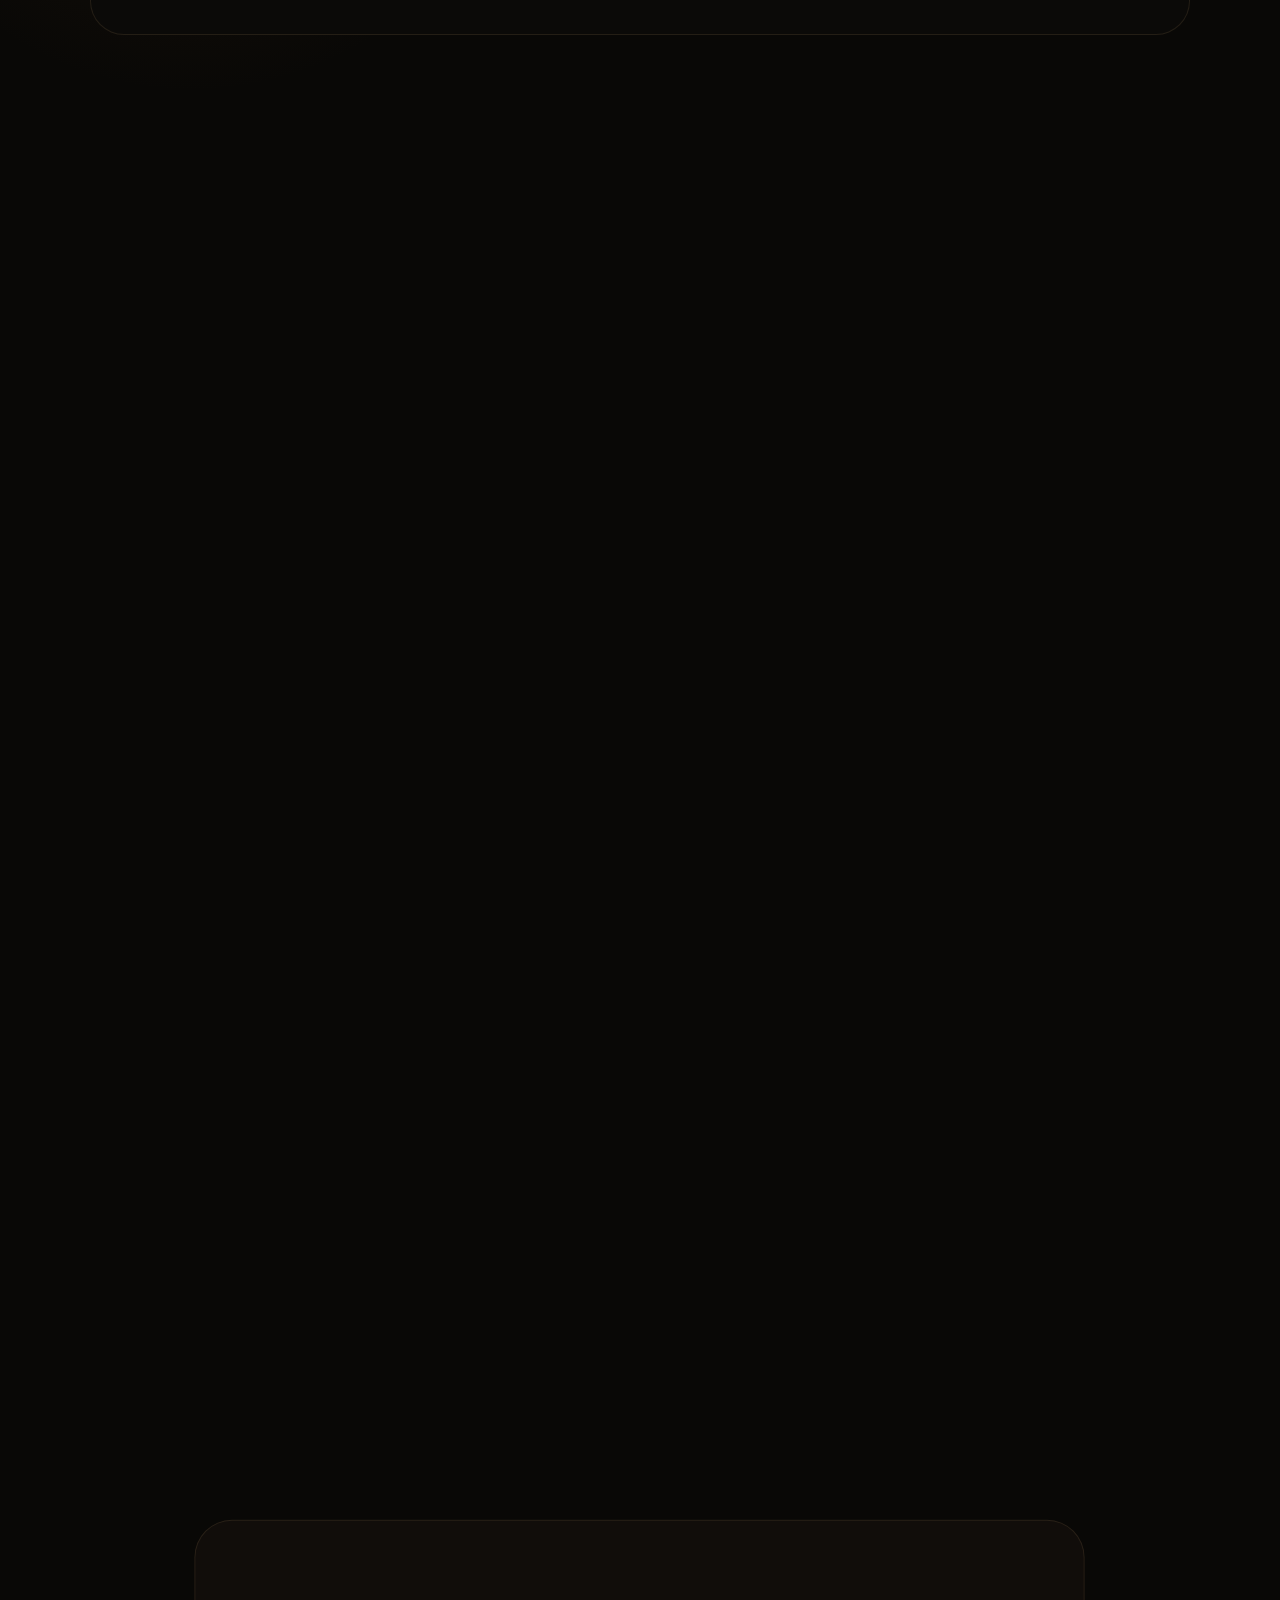
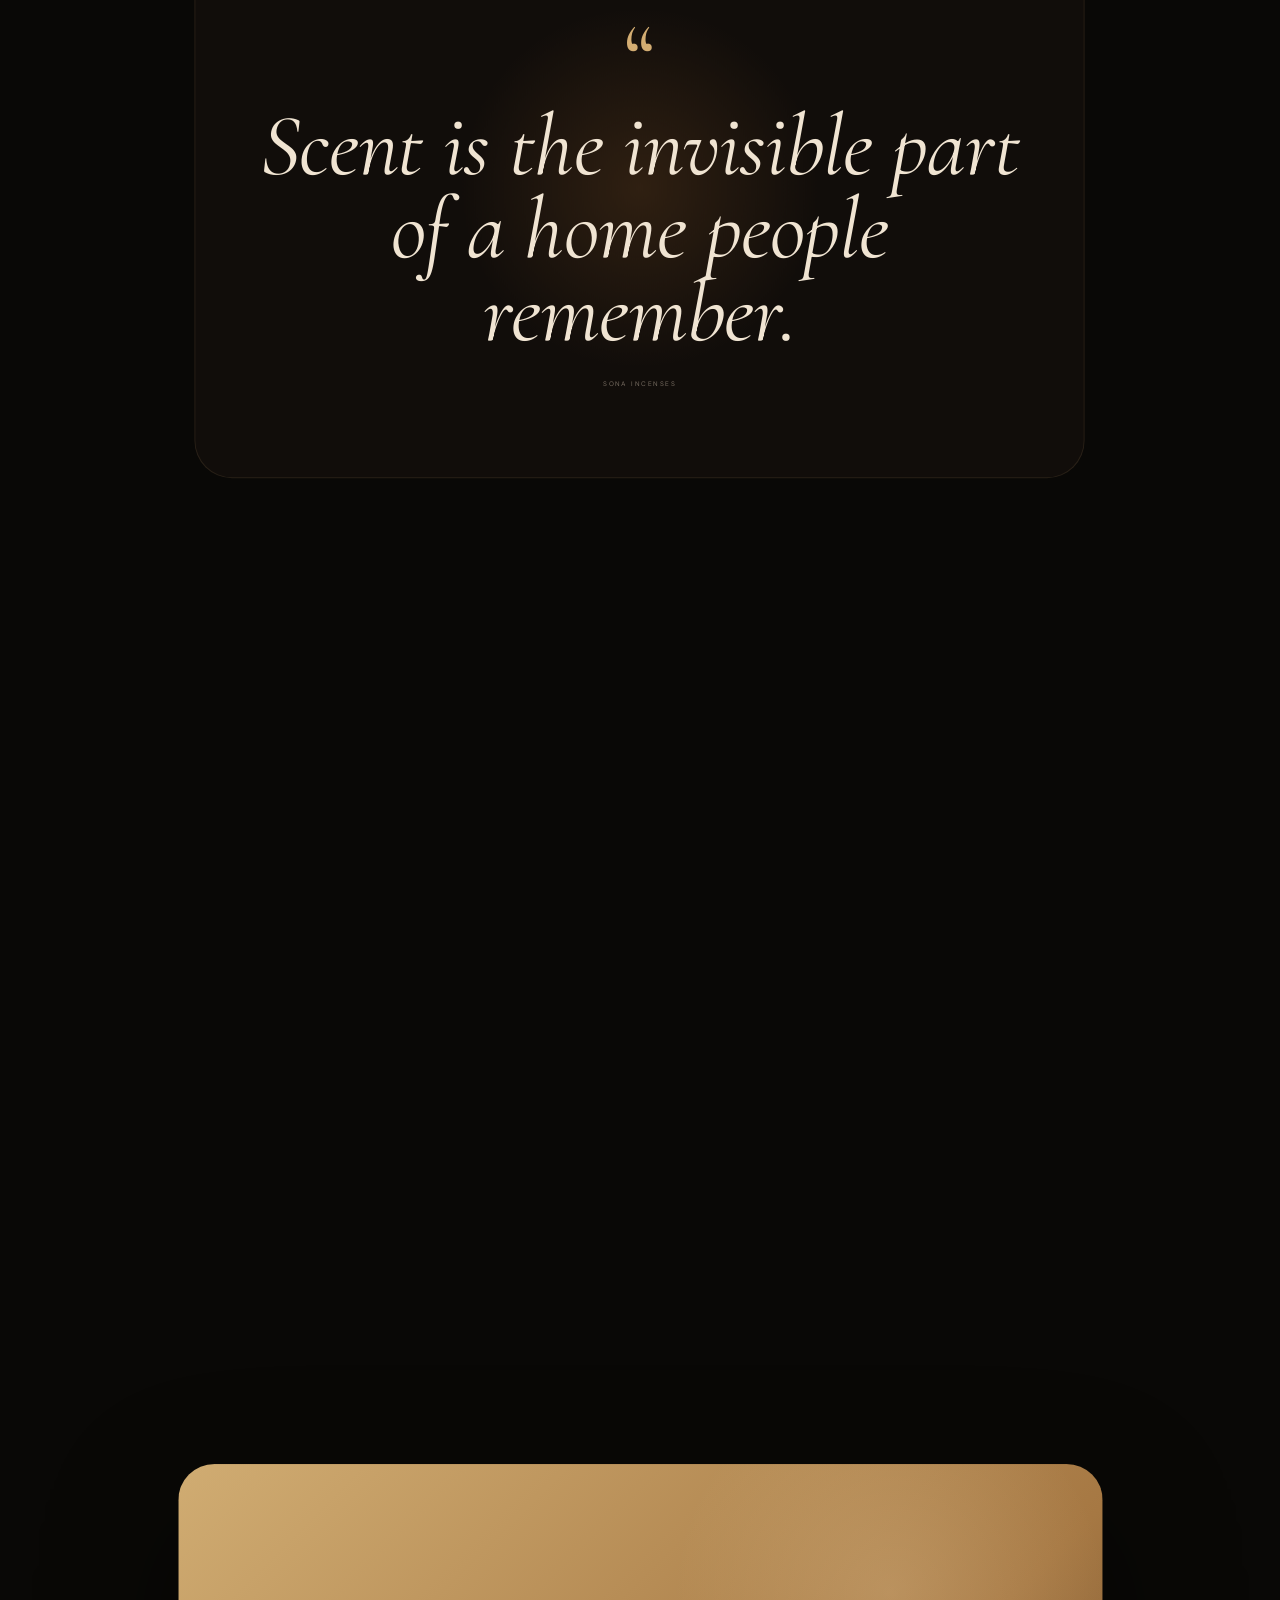
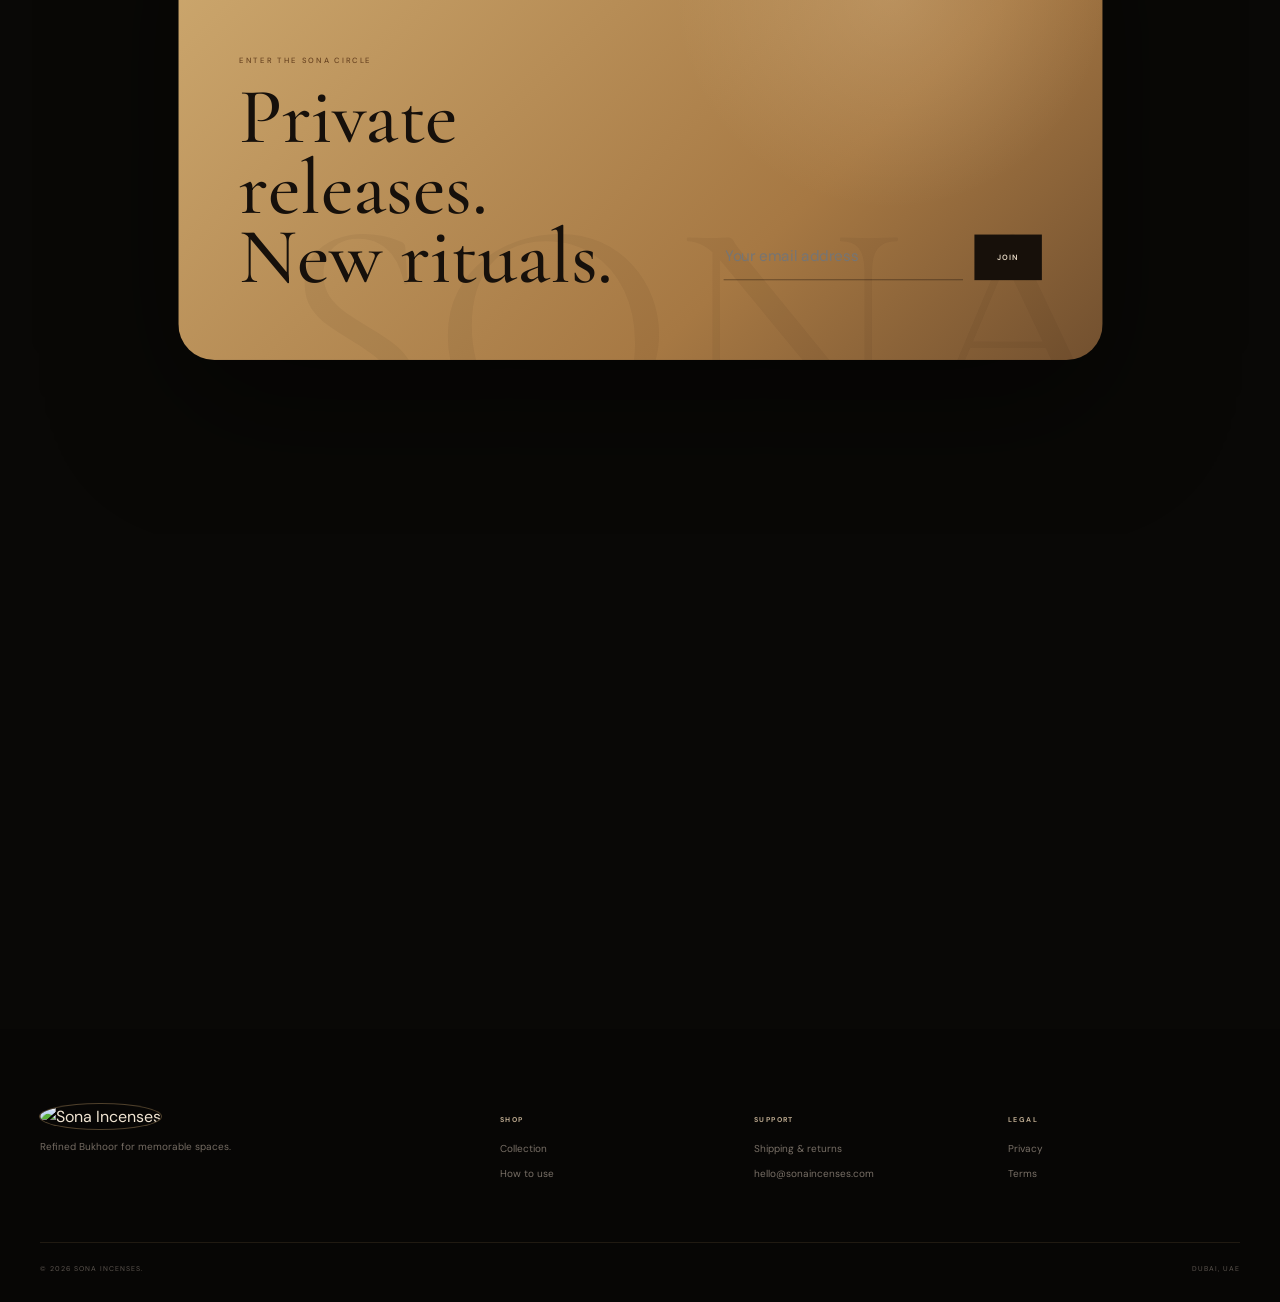
==== commit 0b00c735: "Update collection copy for nine-product launch" ====
--- a/index.html
+++ b/index.html
@@ -91,8 +91,8 @@
     <section class="collection-section" id="collection">
       <div class="section-shell">
         <div class="collection-heading">
-          <div><p class="eyebrow" data-i18n="collection.eyebrow">Private collection preview</p><h2 data-i18n="collection.title">Four moods.<br>One house.</h2></div>
-          <p class="collection-intro" data-i18n="collection.note">A first look at Sona's fragrance direction. Final products, sizes and prices will be confirmed before public launch.</p>
+          <div><p class="eyebrow" data-i18n="collection.eyebrow">The Sona collection</p><h2 data-i18n="collection.title">Nine signatures.<br>One house.</h2></div>
+          <p class="collection-intro" data-i18n="collection.note">The Sona collection — crafted around Bukhoor, oud, musk, liban and ritual, now presented at our 2026 launch prices.</p>
         </div>
         <div class="product-grid" id="productGrid"></div>
       </div>
--- a/styles.css
+++ b/styles.css
@@ -88,3 +88,320 @@
   .hero-scroll .hero-copy,.hero-scroll .hero-stage,.experience-card,.experience-logo,.experience-copy,.product-card,.manifesto,.ritual-section,.quote-section,.newsletter{transform:none!important;opacity:1!important;filter:none!important;transition:none!important}
   .experience-scroll{height:auto;padding:60px 0}.experience-sticky{position:relative;height:auto}.experience-card{width:92vw;height:72vh;border-radius:28px}
 }
+
+
+/* --- Continuous cinematic chapters: story to footer --- */
+.story-scroll{height:220vh;position:relative;background:#090806}
+.story-sticky{position:sticky;top:0;height:100vh;overflow:hidden;background:#090806;display:grid;place-items:center}
+.story-scroll .manifesto{
+  --sp:var(--story-p,0);
+  width:calc(88vw + 12vw * var(--sp));
+  height:calc(80vh + 20vh * var(--sp));
+  min-height:0;
+  border-radius:calc(34px * (1 - var(--sp)));
+  grid-template-columns:.52fr 1.12fr 1fr;
+  background:
+    radial-gradient(circle at 78% 42%,rgba(166,104,49,.14),transparent 33%),
+    linear-gradient(145deg,#13100d,#090806 62%);
+  color:var(--ivory);
+  border:1px solid rgba(211,173,114,.13);
+  box-shadow:0 45px 130px rgba(0,0,0,.46);
+  transform:scale(calc(.94 + .06 * var(--sp)));
+  overflow:hidden;
+  opacity:1;
+}
+.story-scroll .manifesto-letter{
+  color:rgba(211,173,114,.055);
+  transform:translateX(calc(-36px + 36px * var(--sp))) scale(calc(.86 + .14 * var(--sp)));
+  opacity:calc(.55 + .35 * var(--sp));
+}
+.story-scroll .manifesto-copy{
+  padding:9vh 4vw 8vh 0;
+  transform:translateY(calc(28px - 28px * var(--sp)));
+  opacity:calc(.5 + .5 * var(--sp));
+}
+.story-scroll .manifesto-copy .eyebrow{color:var(--gold)}
+.story-scroll .manifesto-copy h2{color:var(--ivory);font-size:clamp(58px,6.3vw,104px);line-height:.82}
+.story-scroll .manifesto-copy>p:not(.eyebrow){color:#94887b}
+.story-scroll .manifesto-sign{border-color:rgba(211,173,114,.18);color:#816f5d}
+.story-scroll .manifesto-art{
+  height:100%;
+  min-height:0;
+  background:
+    radial-gradient(circle at 50% 42%,rgba(225,180,112,.23),transparent 28%),
+    linear-gradient(150deg,#4c2f1e,#1b120d 64%,#0d0a08);
+  transform:scale(calc(.88 + .18 * var(--sp)));
+  clip-path:inset(calc(4% * (1 - var(--sp))) round calc(22px * (1 - var(--sp))));
+}
+.story-scroll .manifesto-art:after{content:"";position:absolute;inset:0;background:linear-gradient(90deg,rgba(9,8,6,.12),transparent 35%,rgba(211,173,114,.03));pointer-events:none}
+.story-scroll .orbit{
+  width:clamp(310px,34vw,570px);height:clamp(310px,34vw,570px);
+  transform:scale(calc(.82 + .23 * var(--sp)));
+  opacity:calc(.45 + .35 * var(--sp));
+}
+.story-scroll .vessel{
+  transform:translateY(calc(26px - 38px * var(--sp))) scale(calc(.86 + .17 * var(--sp)));
+  filter:brightness(calc(.86 + .18 * var(--sp))) drop-shadow(0 34px 60px rgba(0,0,0,.38));
+}
+.story-scroll .manifesto-art p{opacity:calc(.35 + .65 * var(--sp));transform:translateY(calc(16px - 16px * var(--sp)));color:#b9a891}
+
+.ritual-scroll{height:235vh;position:relative;background:#090806}
+.ritual-sticky{position:sticky;top:0;height:100vh;overflow:hidden;display:grid;place-items:center;background:
+  radial-gradient(circle at 15% 58%,rgba(135,83,40,.13),transparent 28%),
+  #090806}
+.ritual-scroll .ritual-section{
+  --rp:var(--ritual-p,0);
+  width:calc(86vw + 14vw * var(--rp));
+  height:calc(78vh + 22vh * var(--rp));
+  padding:0;
+  background:#0b0a08;
+  border:1px solid rgba(211,173,114,.12);
+  border-radius:calc(34px * (1 - var(--rp)));
+  display:grid;
+  place-items:center;
+  overflow:hidden;
+  opacity:1;
+  transform:none;
+}
+.ritual-scroll .ritual-shell{width:min(var(--max),100%);padding:0 5vw;gap:10vw}
+.ritual-scroll .ritual-intro{transform:translateX(calc(-38px + 38px * var(--rp)));opacity:calc(.52 + .48 * var(--rp))}
+.ritual-scroll .ritual-intro h2{font-size:clamp(64px,7vw,110px);line-height:.78}
+.ritual-scroll .ritual-steps{transform:translateX(calc(48px - 48px * var(--rp)))}
+.ritual-scroll .ritual-steps li{transition:none}
+.ritual-scroll .ritual-steps li:nth-child(1){opacity:clamp(.18,calc(var(--rp) * 4),1);transform:translateY(calc((1 - var(--rp))*34px))}
+.ritual-scroll .ritual-steps li:nth-child(2){opacity:clamp(.18,calc((var(--rp) - .22)*4),1);transform:translateY(calc((1 - clamp(0,calc((var(--rp) - .22)*2.2),1))*34px))}
+.ritual-scroll .ritual-steps li:nth-child(3){opacity:clamp(.18,calc((var(--rp) - .48)*4),1);transform:translateY(calc((1 - clamp(0,calc((var(--rp) - .48)*2.1),1))*34px))}
+.ritual-scroll .ritual-steps strong{transition:transform .35s ease,text-shadow .35s ease}
+.ritual-scroll .ritual-steps li:hover strong{transform:scale(1.12);text-shadow:0 0 24px rgba(211,173,114,.2)}
+
+.quote-scroll{height:165vh;position:relative;background:#090806}
+.quote-sticky{position:sticky;top:0;height:100vh;display:grid;place-items:center;overflow:hidden;background:#090806}
+.quote-scroll .quote-section{
+  --qp:var(--quote-p,0);
+  width:calc(74vw + 26vw * var(--qp));
+  height:calc(66vh + 34vh * var(--qp));
+  padding:0 5vw;
+  display:flex;flex-direction:column;align-items:center;justify-content:center;
+  border:1px solid rgba(211,173,114,.12);
+  border-radius:calc(40px * (1 - var(--qp)));
+  background:
+    radial-gradient(circle at 50% 48%,rgba(178,112,50,.19),transparent 34%),
+    #110d0a;
+  transform:scale(calc(.94 + .06 * var(--qp)));
+  opacity:1;
+}
+.quote-scroll .quote-section>span{font-size:clamp(78px,8vw,130px);height:auto;opacity:calc(.35 + .65 * var(--qp));transform:translateY(calc(25px - 25px * var(--qp)))}
+.quote-scroll .quote-section p{
+  font-size:clamp(58px,7.3vw,116px);
+  transform:scale(calc(.88 + .12 * var(--qp)));
+  opacity:calc(.42 + .58 * var(--qp));
+  letter-spacing:calc(-.01em - .02em * var(--qp));
+}
+.quote-scroll .quote-section small{opacity:calc(.2 + .8 * var(--qp));transform:translateY(calc(18px - 18px * var(--qp)))}
+
+.contact-scroll{height:155vh;position:relative;background:#090806}
+.contact-sticky{position:sticky;top:0;height:100vh;display:grid;place-items:center;overflow:hidden;background:#090806}
+.contact-scroll .newsletter{
+  --cp:var(--contact-p,0);
+  width:calc(76vw + 24vw * var(--cp));
+  min-height:calc(58vh + 42vh * var(--cp));
+  margin:0;
+  padding:8vh max(5vw,calc((100vw - var(--max))/2 + 40px));
+  background:
+    radial-gradient(circle at 77% 26%,rgba(255,232,191,.18),transparent 27%),
+    linear-gradient(135deg,#d0ac72,#a67843 68%,#72502f);
+  border-radius:calc(38px * (1 - var(--cp)));
+  transform:translateY(calc(28px - 28px * var(--cp))) scale(calc(.95 + .05 * var(--cp)));
+  box-shadow:0 50px 140px rgba(0,0,0,.48);
+  overflow:hidden;
+}
+.contact-scroll .newsletter:after{content:"SONA";position:absolute;right:-2vw;bottom:-10vh;font-family:var(--serif);font-size:clamp(190px,26vw,430px);line-height:.7;color:rgba(35,22,12,.055);pointer-events:none}
+.contact-scroll .newsletter>div,.contact-scroll .newsletter-form{position:relative;z-index:2;opacity:calc(.35 + .65 * var(--cp));transform:translateY(calc(28px - 28px * var(--cp)))}
+.contact-scroll .newsletter h2{font-size:clamp(58px,6.5vw,104px)}
+
+@media(max-width:1060px){
+  .story-scroll,.ritual-scroll,.quote-scroll,.contact-scroll{height:auto}
+  .story-sticky,.ritual-sticky,.quote-sticky,.contact-sticky{position:relative;height:auto;overflow:visible;padding:50px 0}
+  .story-scroll .manifesto,.ritual-scroll .ritual-section,.quote-scroll .quote-section,.contact-scroll .newsletter{width:92vw;height:auto;min-height:auto;border-radius:26px;transform:none}
+  .story-scroll .manifesto{grid-template-columns:1fr}
+  .story-scroll .manifesto-letter{display:none}
+  .story-scroll .manifesto-copy{padding:80px 7vw}
+  .story-scroll .manifesto-art{min-height:560px;clip-path:none}
+  .ritual-scroll .ritual-section{padding:80px 0}
+  .ritual-scroll .ritual-intro,.ritual-scroll .ritual-steps{transform:none}
+  .quote-scroll .quote-section{min-height:72vh;padding:70px 5vw}
+  .contact-scroll .newsletter{padding:70px 6vw}
+}
+@media(max-width:680px){
+  .story-sticky,.ritual-sticky,.quote-sticky,.contact-sticky{padding:28px 0}
+  .story-scroll .manifesto,.ritual-scroll .ritual-section,.quote-scroll .quote-section,.contact-scroll .newsletter{width:94vw;border-radius:22px}
+  .story-scroll .manifesto-copy{padding:65px 24px}
+  .story-scroll .manifesto-copy h2{font-size:58px}
+  .story-scroll .manifesto-art{min-height:480px}
+  .ritual-scroll .ritual-section{padding:62px 0}
+  .ritual-scroll .ritual-shell{padding:0 24px}
+  .ritual-scroll .ritual-intro h2{font-size:58px}
+  .quote-scroll .quote-section p{font-size:50px}
+  .contact-scroll .newsletter{padding:60px 24px}
+}
+@media(prefers-reduced-motion:reduce){
+  .story-scroll,.ritual-scroll,.quote-scroll,.contact-scroll{height:auto}
+  .story-sticky,.ritual-sticky,.quote-sticky,.contact-sticky{position:relative;height:auto;padding:40px 0}
+  .story-scroll .manifesto,.ritual-scroll .ritual-section,.quote-scroll .quote-section,.contact-scroll .newsletter{width:92vw;height:auto;min-height:70vh;border-radius:28px;transform:none!important}
+}
+
+
+/* --- Mobile cinematic experience --- */
+@media(max-width:820px){
+  body{overscroll-behavior-y:none}
+  .site-header{position:sticky;top:0}
+  .site-header.scrolled{height:68px}
+
+  /* Keep the opening cinematic on mobile, with shorter travel */
+  .hero-scroll{height:165svh;position:relative}
+  .hero-sticky{
+    position:sticky;
+    top:68px;
+    height:calc(100svh - 68px);
+    min-height:560px;
+    overflow:hidden;
+    margin:0 auto;
+    padding:36px 18px 22px;
+    grid-template-columns:1fr;
+  }
+  .hero-scroll .hero-copy{
+    position:absolute;
+    left:18px;right:18px;top:8vh;
+    z-index:6;
+    transform:translate3d(0,calc(var(--hero-p,0)*-28px),0);
+    opacity:calc(1 - var(--hero-p,0)*.9);
+    filter:blur(calc(var(--hero-p,0)*1.3px));
+  }
+  .hero-scroll .hero h1{font-size:clamp(62px,18vw,88px);line-height:.78;margin:24px 0 22px}
+  .hero-scroll .hero-text{max-width:88%;font-size:10px;line-height:1.75}
+  .hero-scroll .hero-actions{gap:16px}
+  .hero-scroll .hero-meta{display:none}
+  .hero-scroll .hero-stage{
+    position:absolute;
+    left:0;right:0;bottom:-3vh;
+    height:58vh;
+    transform:translate3d(0,calc(var(--hero-p,0)*-6px),0) scale(calc(.86 + var(--hero-p,0)*.24));
+    transform-origin:50% 64%;
+  }
+  .hero-stage:before{width:78vw;height:78vw;top:5vh}
+  .halo-a{width:63vw;height:63vw;top:9vh}
+  .halo-b{width:75vw;height:75vw;top:5vh}
+  .burner{bottom:10vh;transform:translateX(-50%) translateY(calc(var(--hero-p,0)*-10px)) scale(calc(.66 + var(--hero-p,0)*.12))}
+  .plinth{bottom:4vh;width:68vw;height:13vh}
+  .scroll-cue{display:flex;bottom:16px}
+
+  /* Sensory scene remains full screen and expands */
+  .experience-scroll{height:180svh}
+  .experience-sticky{height:100svh}
+  .experience-card{
+    width:calc(91vw + 9vw * var(--experience-p,0));
+    height:calc(72svh + 28svh * var(--experience-p,0));
+    border-radius:calc(26px * (1 - var(--experience-p,0)));
+  }
+  .experience-logo{width:clamp(100px,28vw,150px)}
+  .experience-copy{left:24px;right:24px;bottom:8vh}
+  .experience-copy h2{font-size:clamp(44px,13vw,64px);line-height:.82}
+  .experience-copy>p:last-child{font-size:9px;line-height:1.7;margin-top:18px}
+  .experience-index{display:none}
+
+  /* Story stays in the same black/gold universe */
+  .story-scroll{height:185svh}
+  .story-sticky{position:sticky;top:0;height:100svh;overflow:hidden;padding:0}
+  .story-scroll .manifesto{
+    position:relative;
+    width:calc(92vw + 8vw * var(--story-p,0));
+    height:calc(76svh + 24svh * var(--story-p,0));
+    min-height:0;
+    border-radius:calc(26px * (1 - var(--story-p,0)));
+    grid-template-columns:1fr;
+    display:grid;
+  }
+  .story-scroll .manifesto-letter{display:none}
+  .story-scroll .manifesto-copy{
+    position:relative;
+    z-index:4;
+    align-self:end;
+    padding:0 24px 8vh;
+    background:linear-gradient(180deg,transparent,rgba(8,7,6,.7) 38%,rgba(8,7,6,.96));
+  }
+  .story-scroll .manifesto-copy h2{font-size:clamp(50px,14vw,70px);line-height:.83}
+  .story-scroll .manifesto-copy>p:not(.eyebrow){font-size:10px;line-height:1.7;margin-top:18px}
+  .story-scroll .manifesto-art{
+    position:absolute;inset:0;
+    min-height:0;
+    opacity:calc(.42 + .25 * var(--story-p,0));
+    clip-path:none;
+    transform:scale(calc(1.04 + .09 * var(--story-p,0)));
+  }
+  .story-scroll .vessel{transform:translateY(calc(-4vh - 10px * var(--story-p,0))) scale(calc(.68 + .08 * var(--story-p,0)))}
+  .story-scroll .manifesto-art p{display:none}
+
+  /* Ritual chapter: one calm vertical composition */
+  .ritual-scroll{height:190svh}
+  .ritual-sticky{position:sticky;top:0;height:100svh;overflow:hidden;padding:0}
+  .ritual-scroll .ritual-section{
+    width:calc(92vw + 8vw * var(--ritual-p,0));
+    height:calc(78svh + 22svh * var(--ritual-p,0));
+    min-height:0;
+    border-radius:calc(26px * (1 - var(--ritual-p,0)));
+    padding:0;
+  }
+  .ritual-scroll .ritual-shell{
+    grid-template-columns:1fr;
+    gap:28px;
+    padding:7vh 24px 5vh;
+    height:100%;
+    align-content:center;
+  }
+  .ritual-scroll .ritual-intro{transform:translateY(calc(24px - 24px * var(--ritual-p,0)))}
+  .ritual-scroll .ritual-intro h2{font-size:clamp(48px,13vw,68px);line-height:.84}
+  .ritual-scroll .ritual-intro>p:not(.eyebrow):not(.safety-note){font-size:9px;line-height:1.65;margin-top:16px}
+  .ritual-scroll .safety-note{display:none}
+  .ritual-scroll .ritual-steps{transform:none}
+  .ritual-scroll .ritual-steps li{grid-template-columns:56px 1fr;padding:15px 0}
+  .ritual-scroll .ritual-steps strong{font-size:25px}
+  .ritual-scroll .ritual-steps b{font-size:23px}
+  .ritual-scroll .ritual-steps small{font-size:8px}
+
+  /* Quote scales from a card to an edge-to-edge statement */
+  .quote-scroll{height:150svh}
+  .quote-sticky{position:sticky;top:0;height:100svh;overflow:hidden}
+  .quote-scroll .quote-section{
+    width:calc(90vw + 10vw * var(--quote-p,0));
+    height:calc(70svh + 30svh * var(--quote-p,0));
+    min-height:0;
+    border-radius:calc(28px * (1 - var(--quote-p,0)));
+    padding:0 22px;
+  }
+  .quote-scroll .quote-section p{font-size:clamp(44px,13vw,64px);line-height:.94}
+
+  /* Gold closing chapter */
+  .contact-scroll{height:150svh}
+  .contact-sticky{position:sticky;top:0;height:100svh;overflow:hidden;padding:0}
+  .contact-scroll .newsletter{
+    width:calc(90vw + 10vw * var(--contact-p,0));
+    min-height:calc(68svh + 32svh * var(--contact-p,0));
+    border-radius:calc(28px * (1 - var(--contact-p,0)));
+    padding:8vh 24px 7vh;
+    grid-template-columns:1fr;
+    align-content:center;
+    gap:38px;
+  }
+  .contact-scroll .newsletter h2{font-size:clamp(48px,13vw,68px);line-height:.85}
+  .contact-scroll .newsletter-form{grid-template-columns:1fr}
+  .contact-scroll .newsletter:after{font-size:52vw;right:-8vw;bottom:-4vh}
+
+  .footer{padding-top:58px}
+}
+
+/* Real Sona catalogue imagery */
+.product-photo{min-height:390px;background-image:url("assets/sona-products.webp");background-size:300% 300%;background-repeat:no-repeat;position:relative;overflow:hidden}
+.product-photo:after{content:"";position:absolute;inset:0;background:linear-gradient(180deg,transparent 55%,rgba(5,4,3,.24));pointer-events:none}
+.product-card:hover .product-photo{filter:brightness(1.04) saturate(1.03)}
+.cart-thumb{background-image:url("assets/sona-products.webp");background-size:300% 300%;background-position:center;background-repeat:no-repeat;border:1px solid rgba(211,173,114,.14)}
+@media(max-width:680px){.product-photo{min-height:420px}}
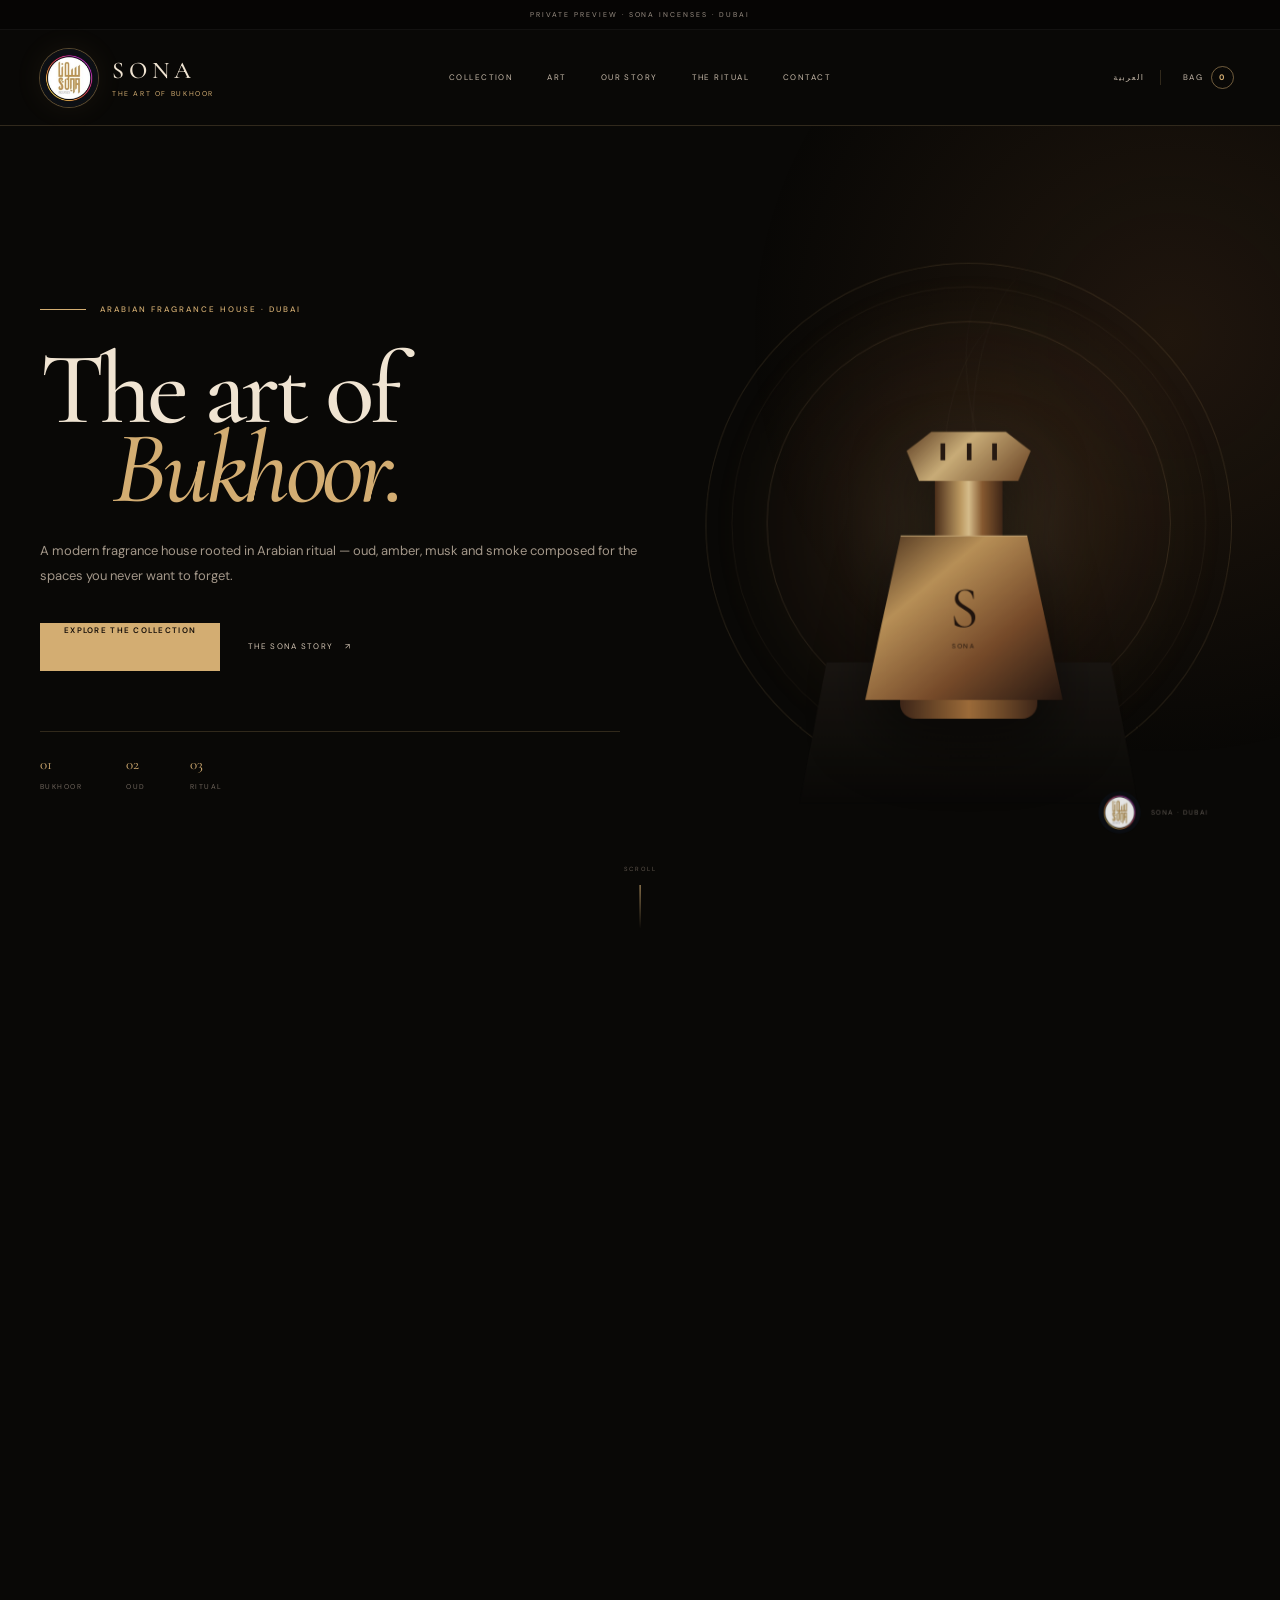
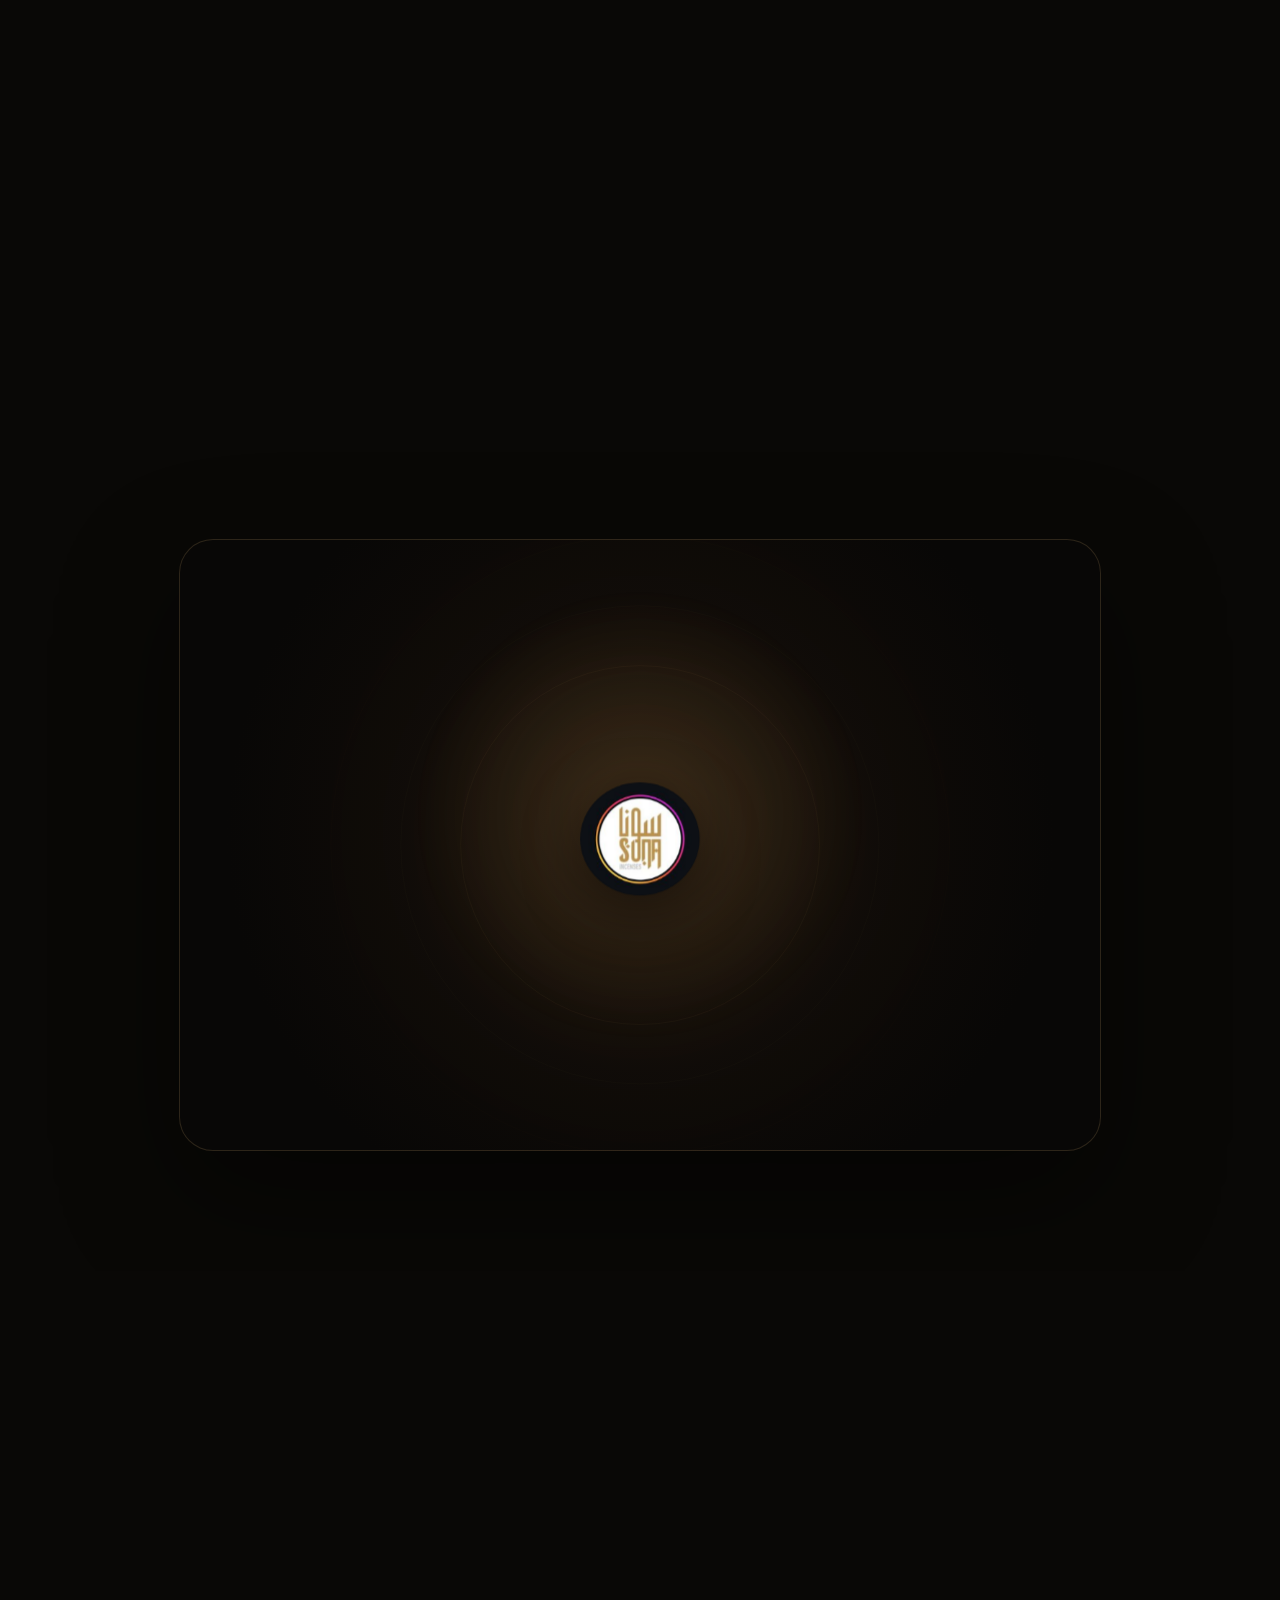
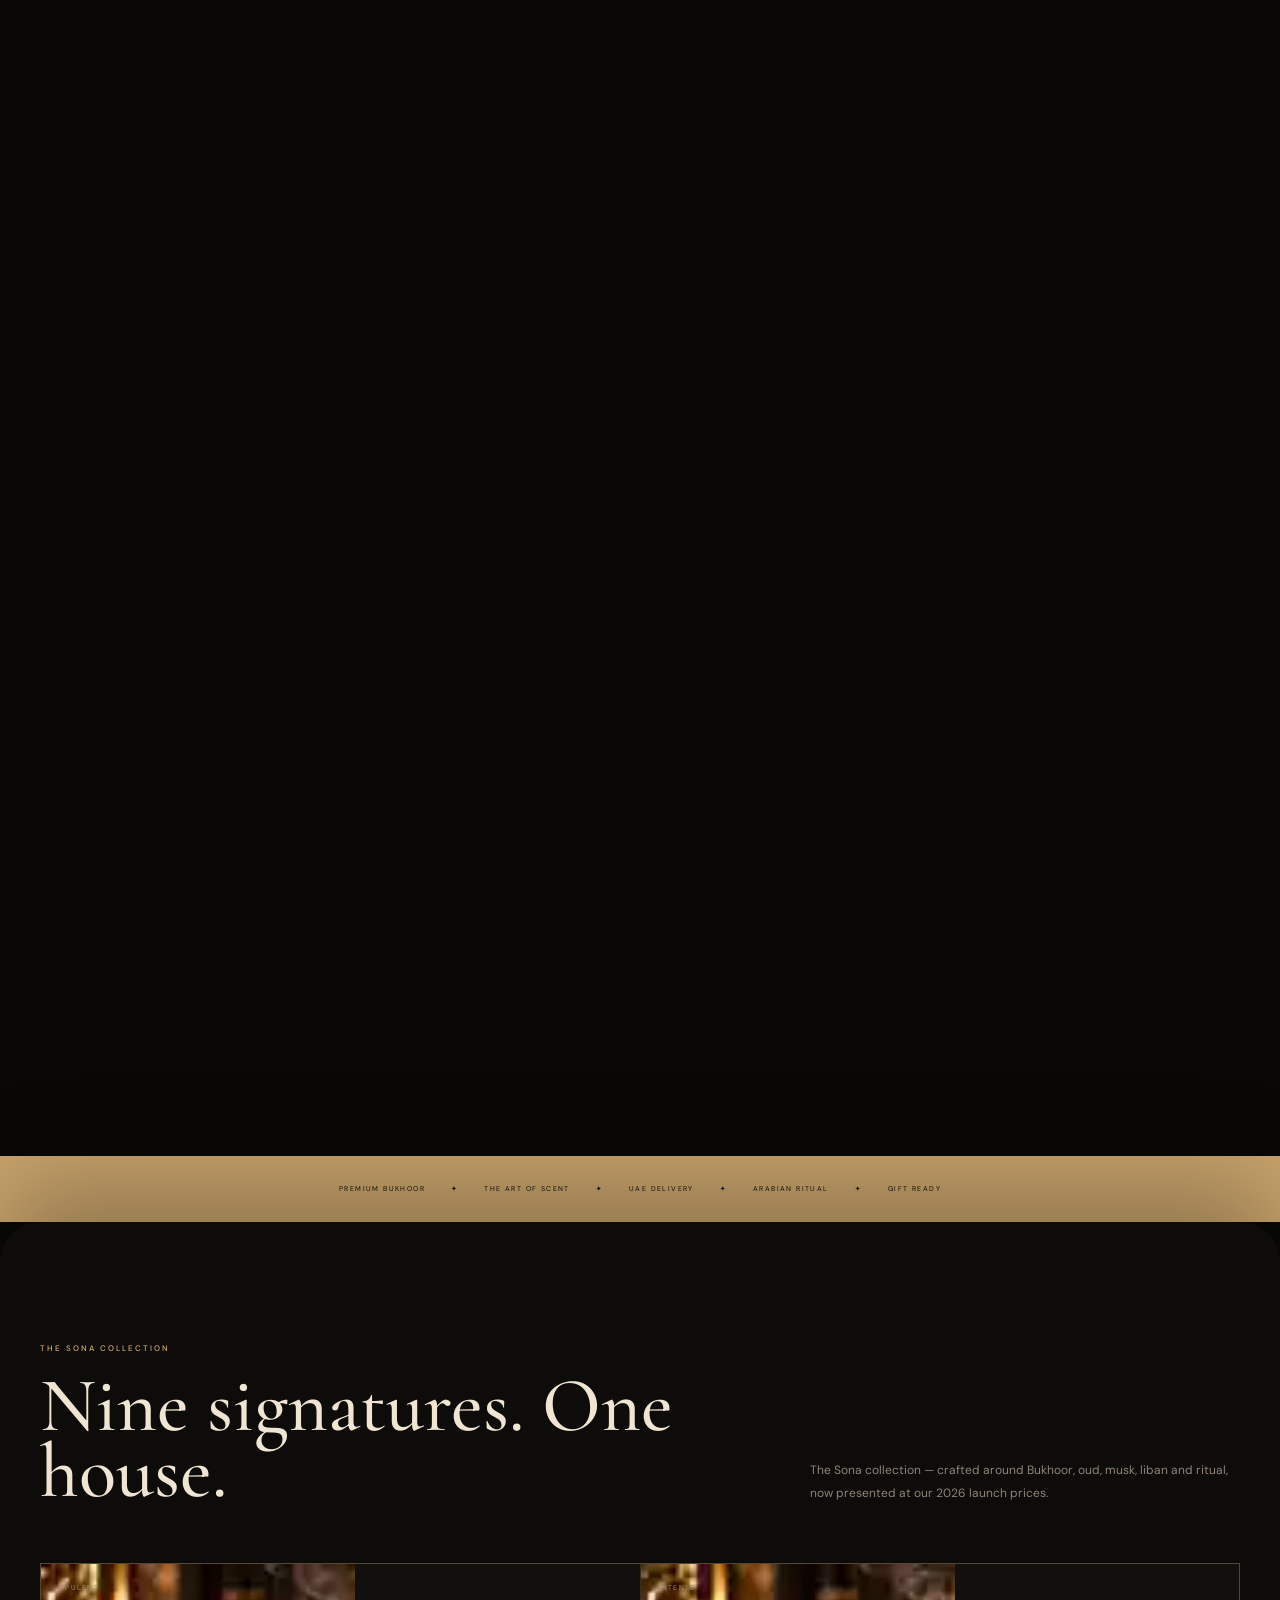
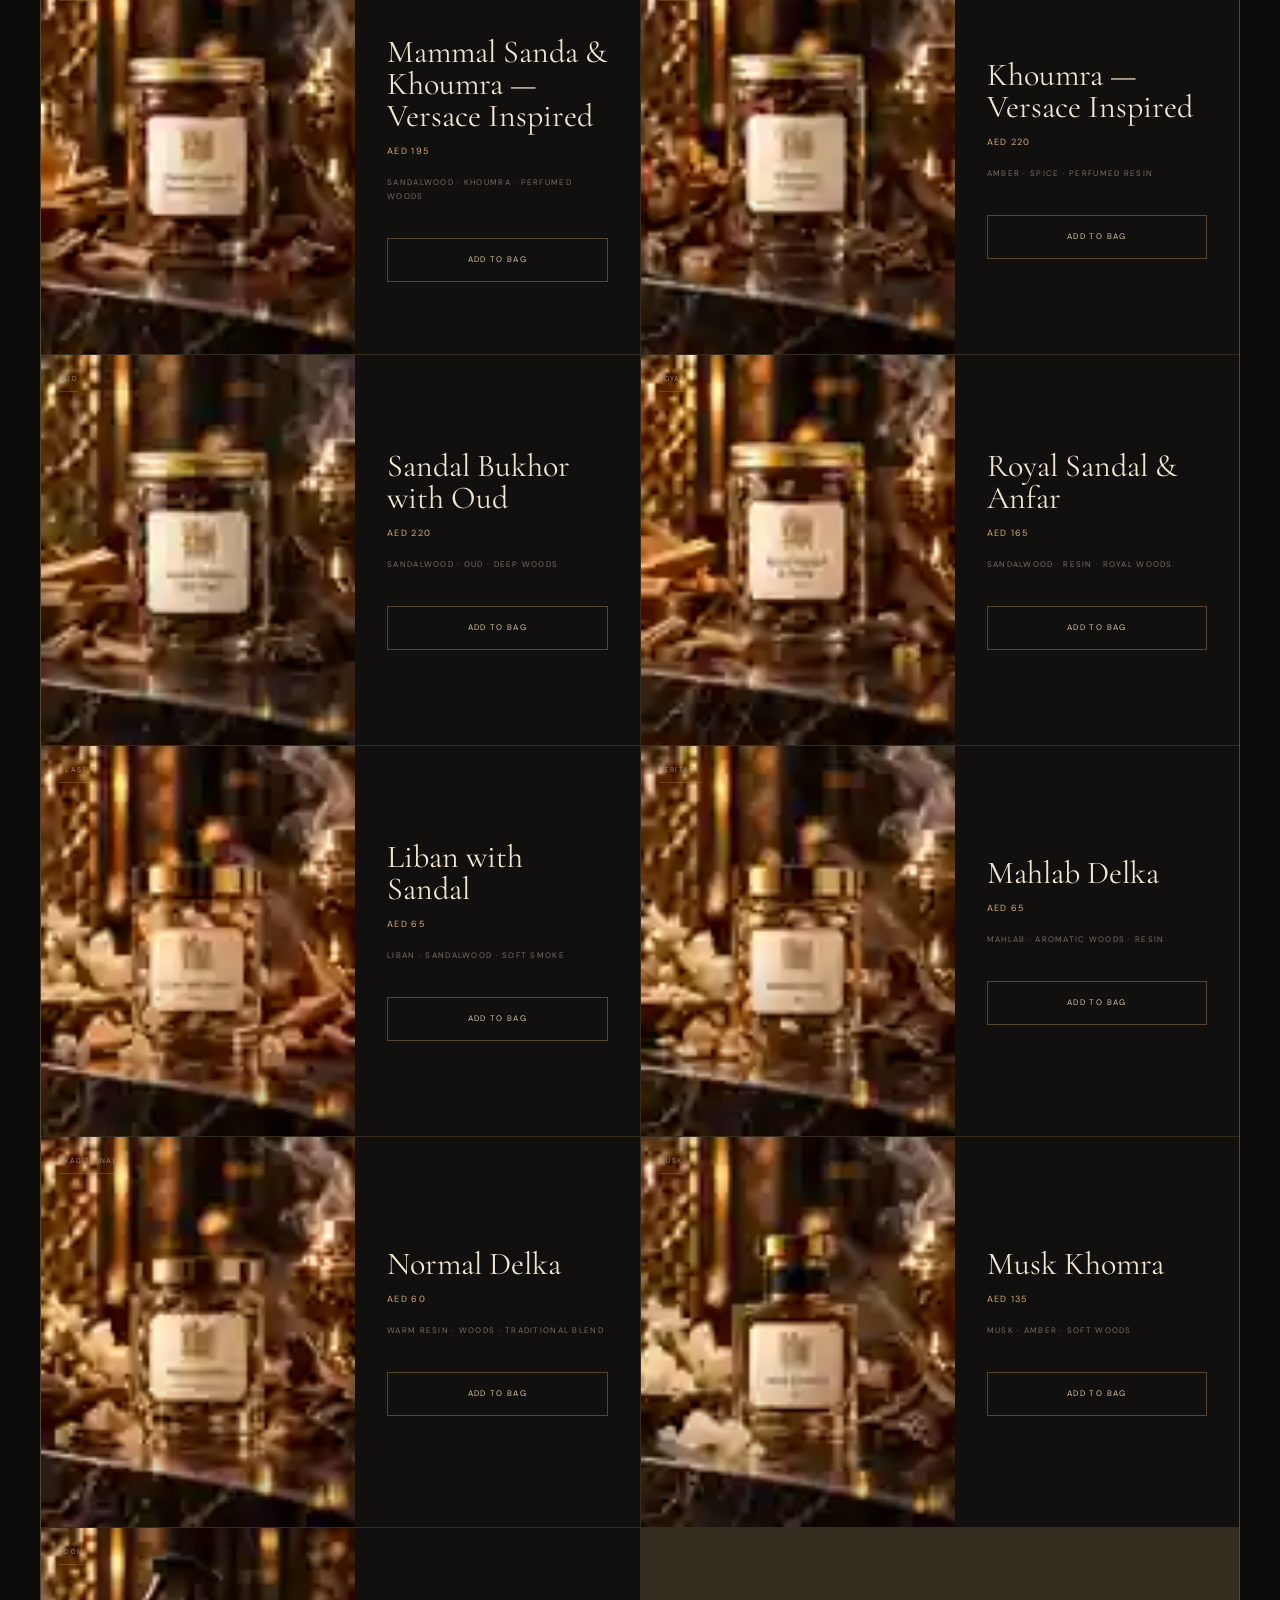
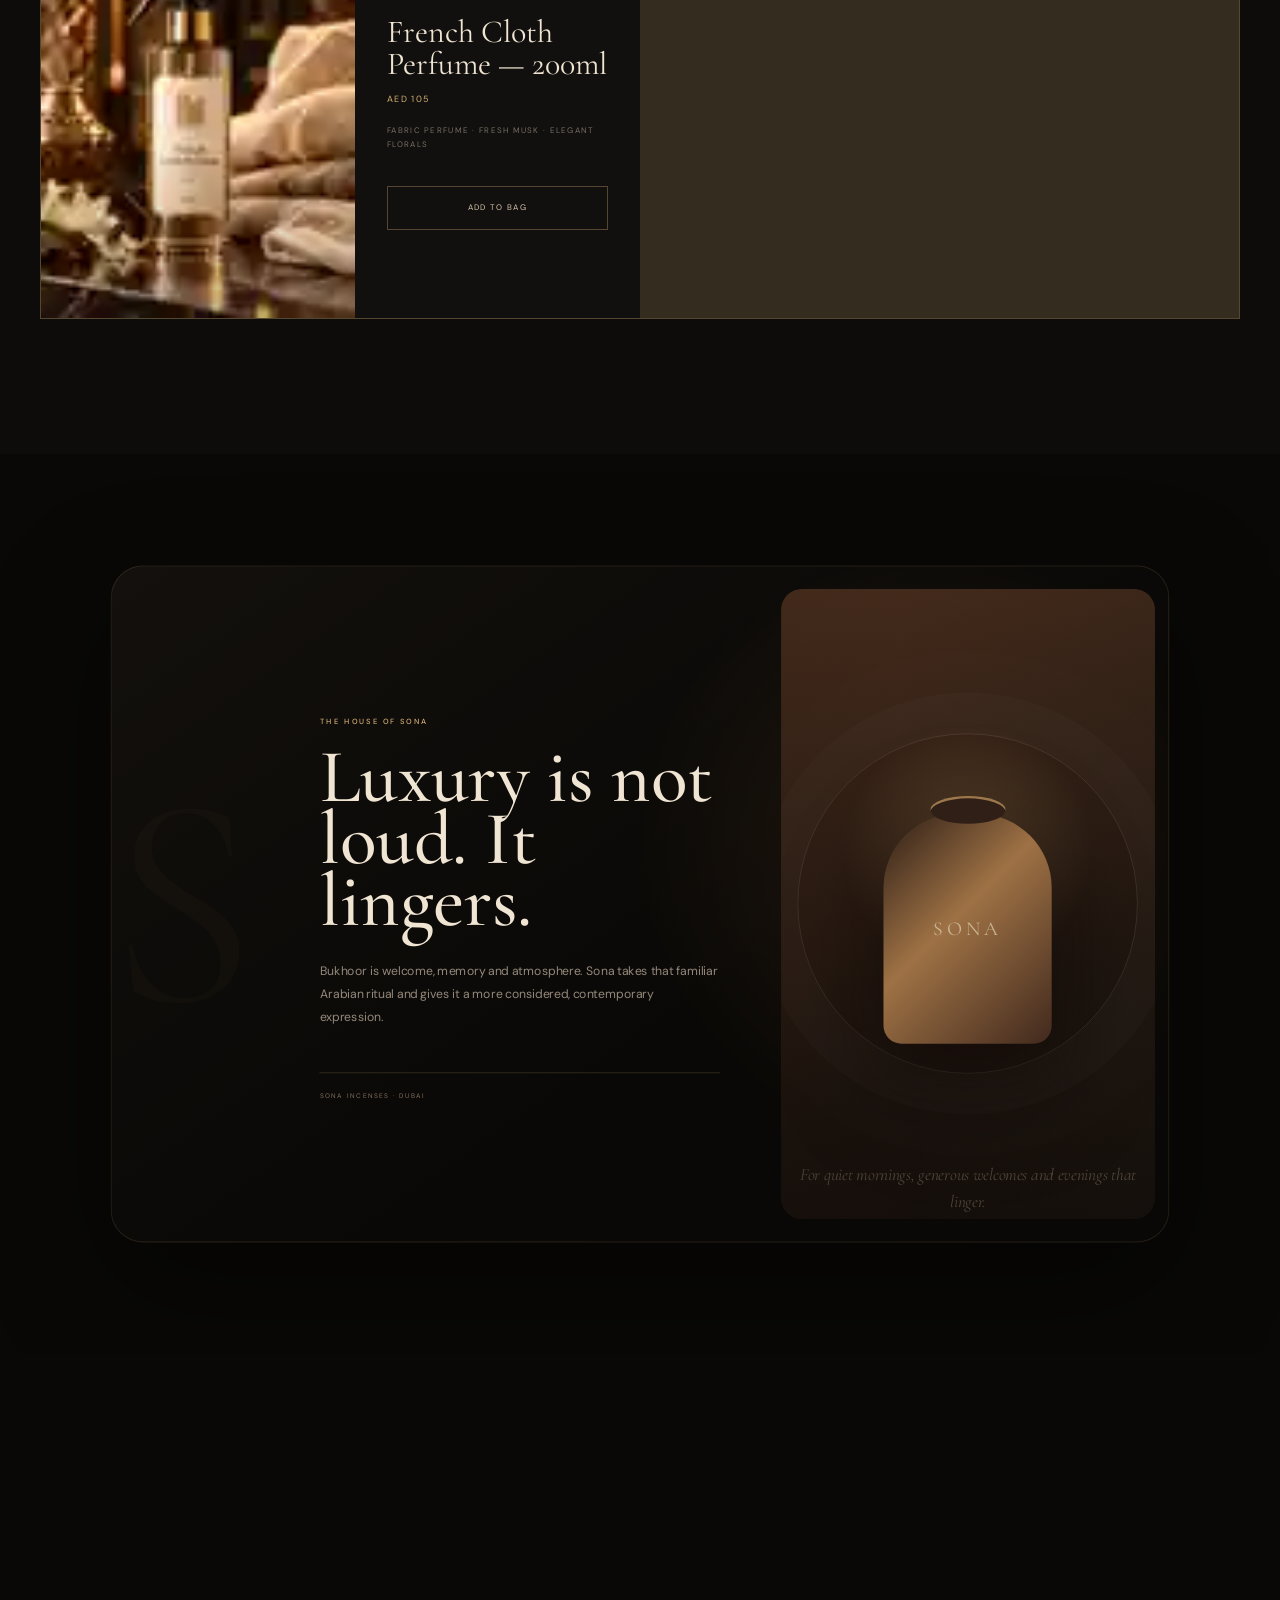
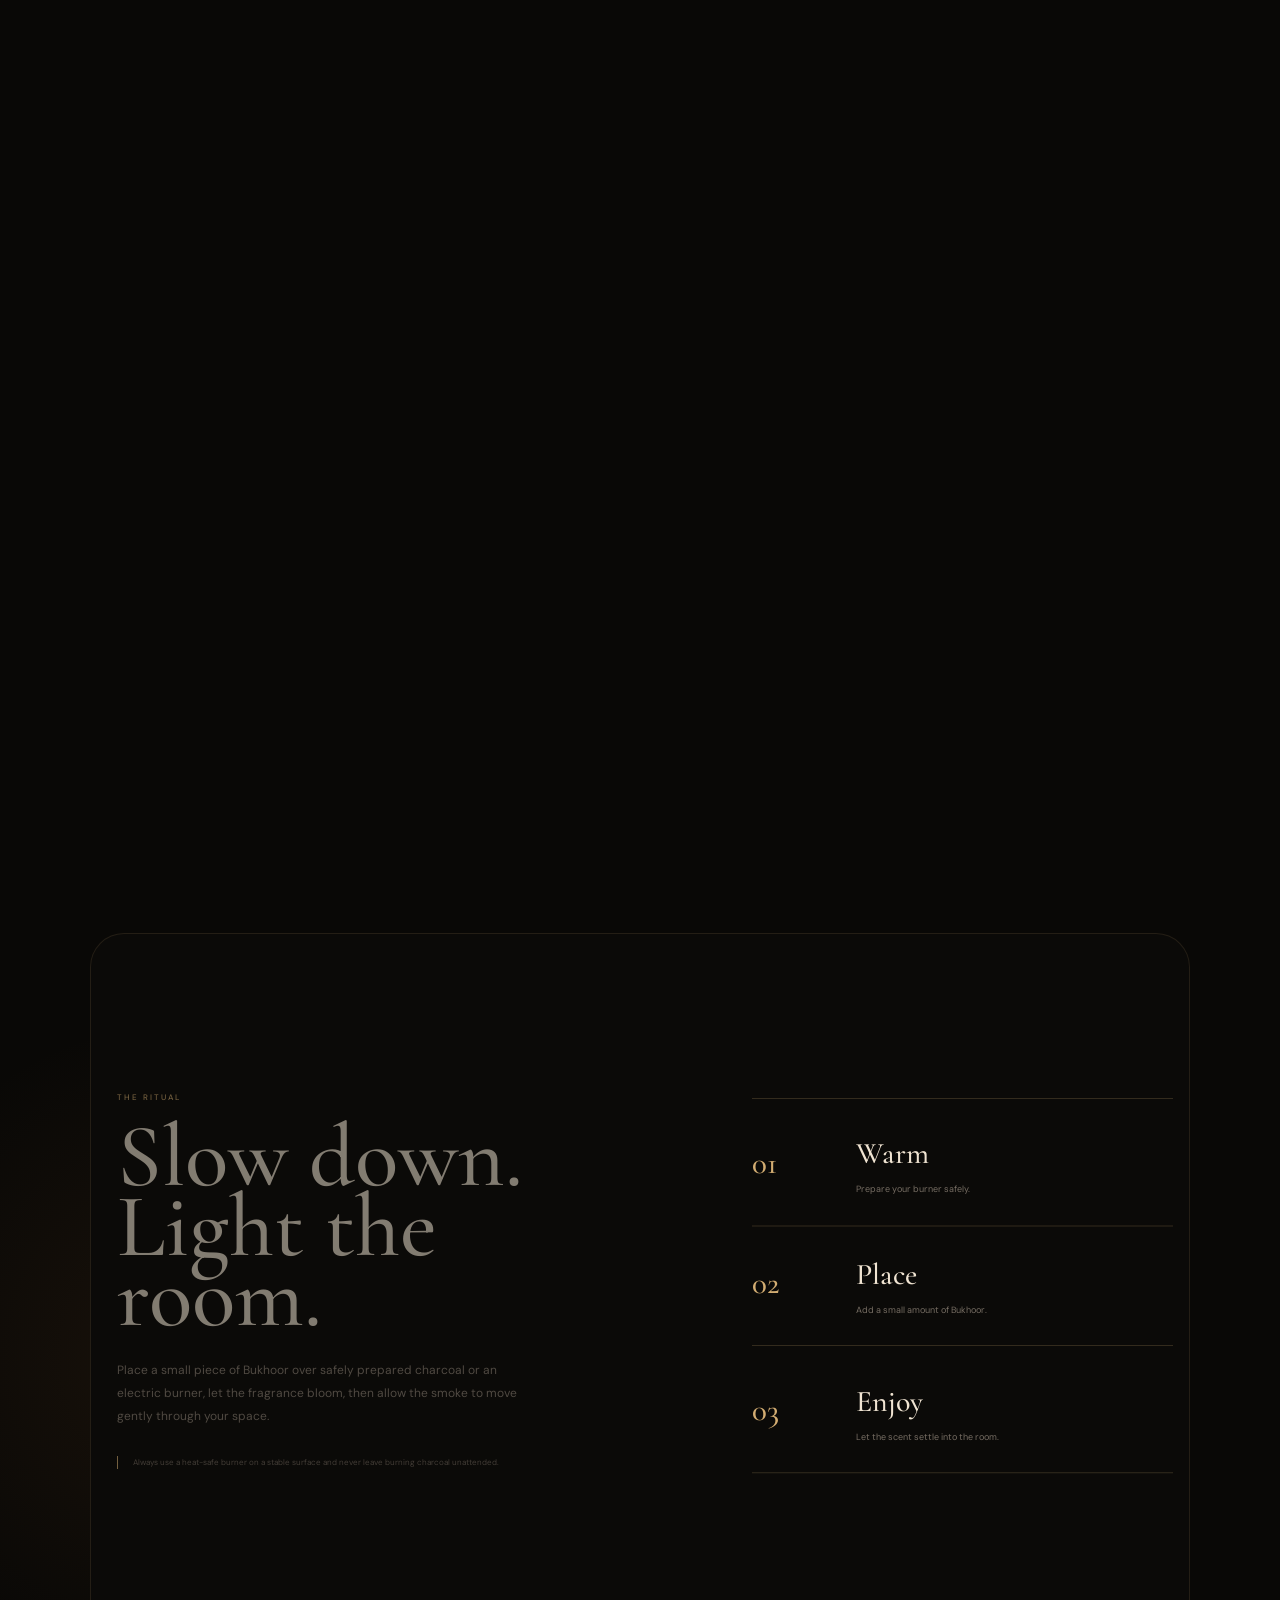
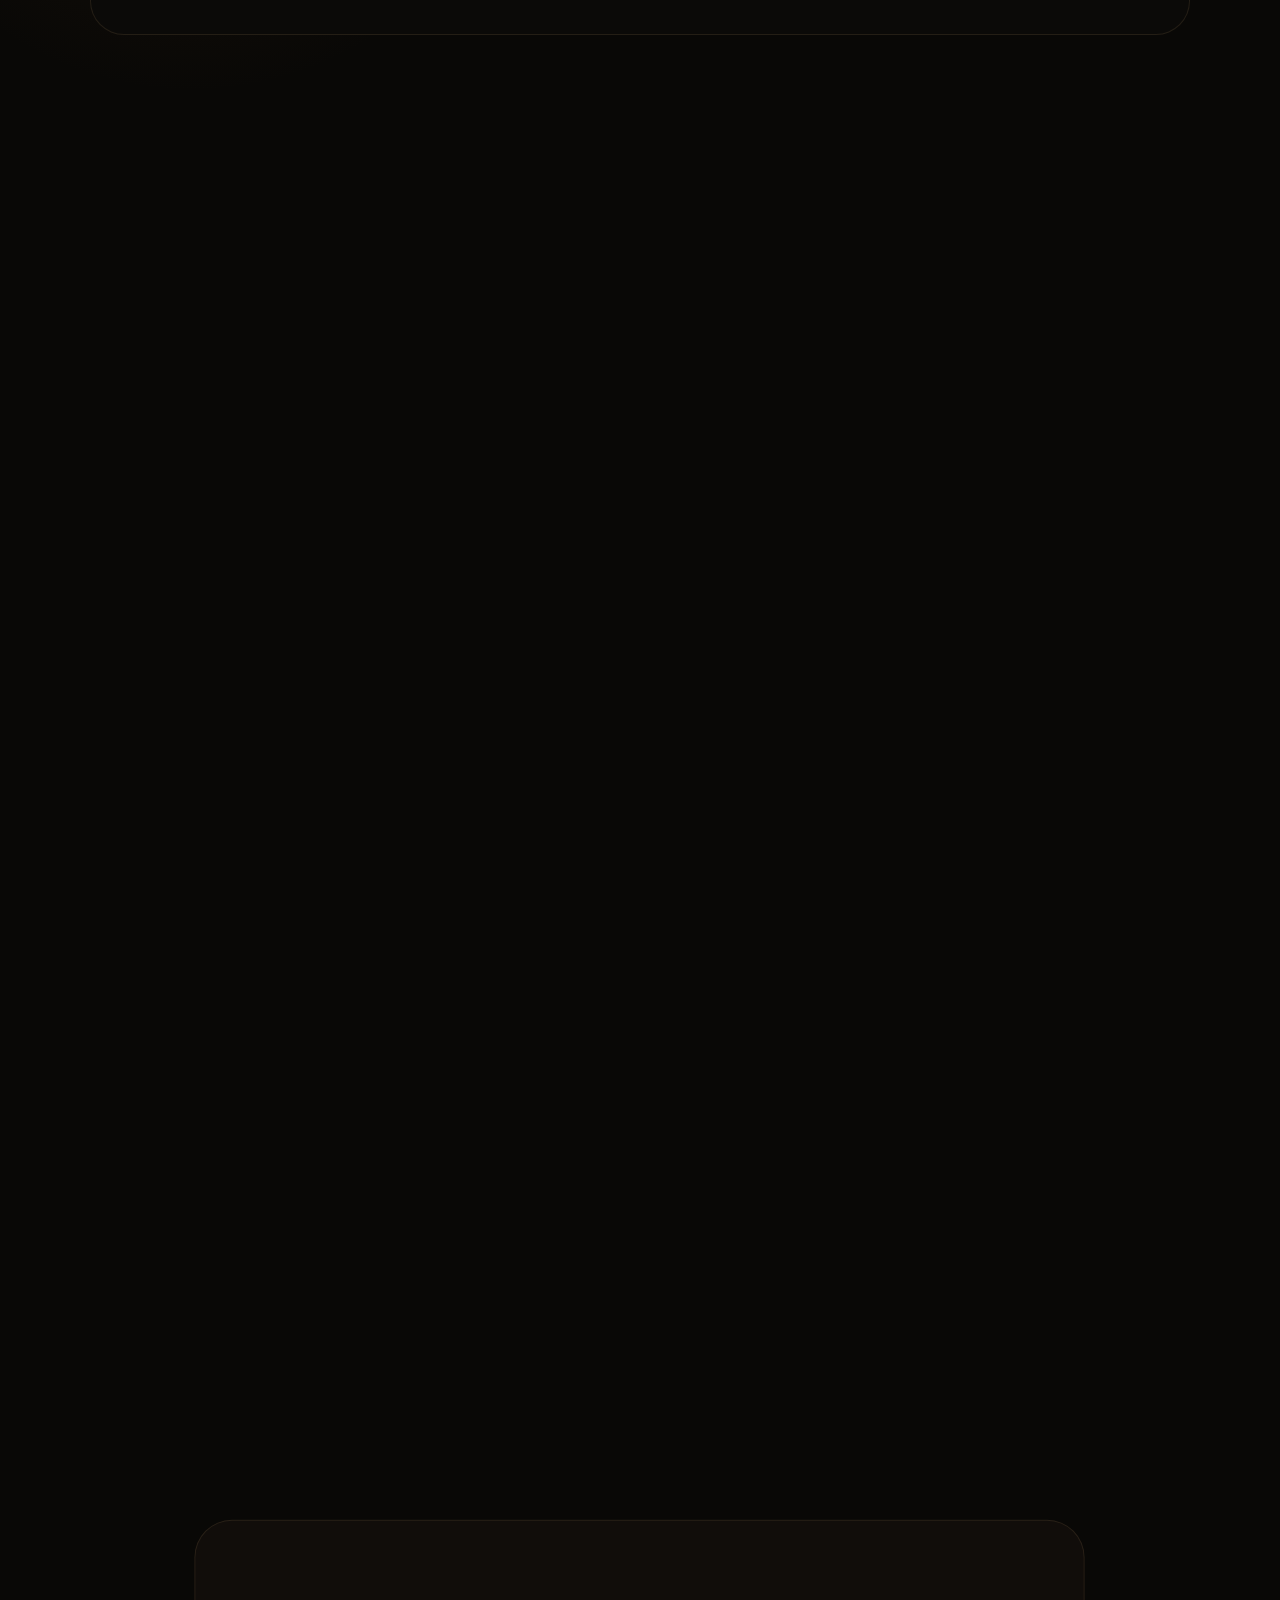
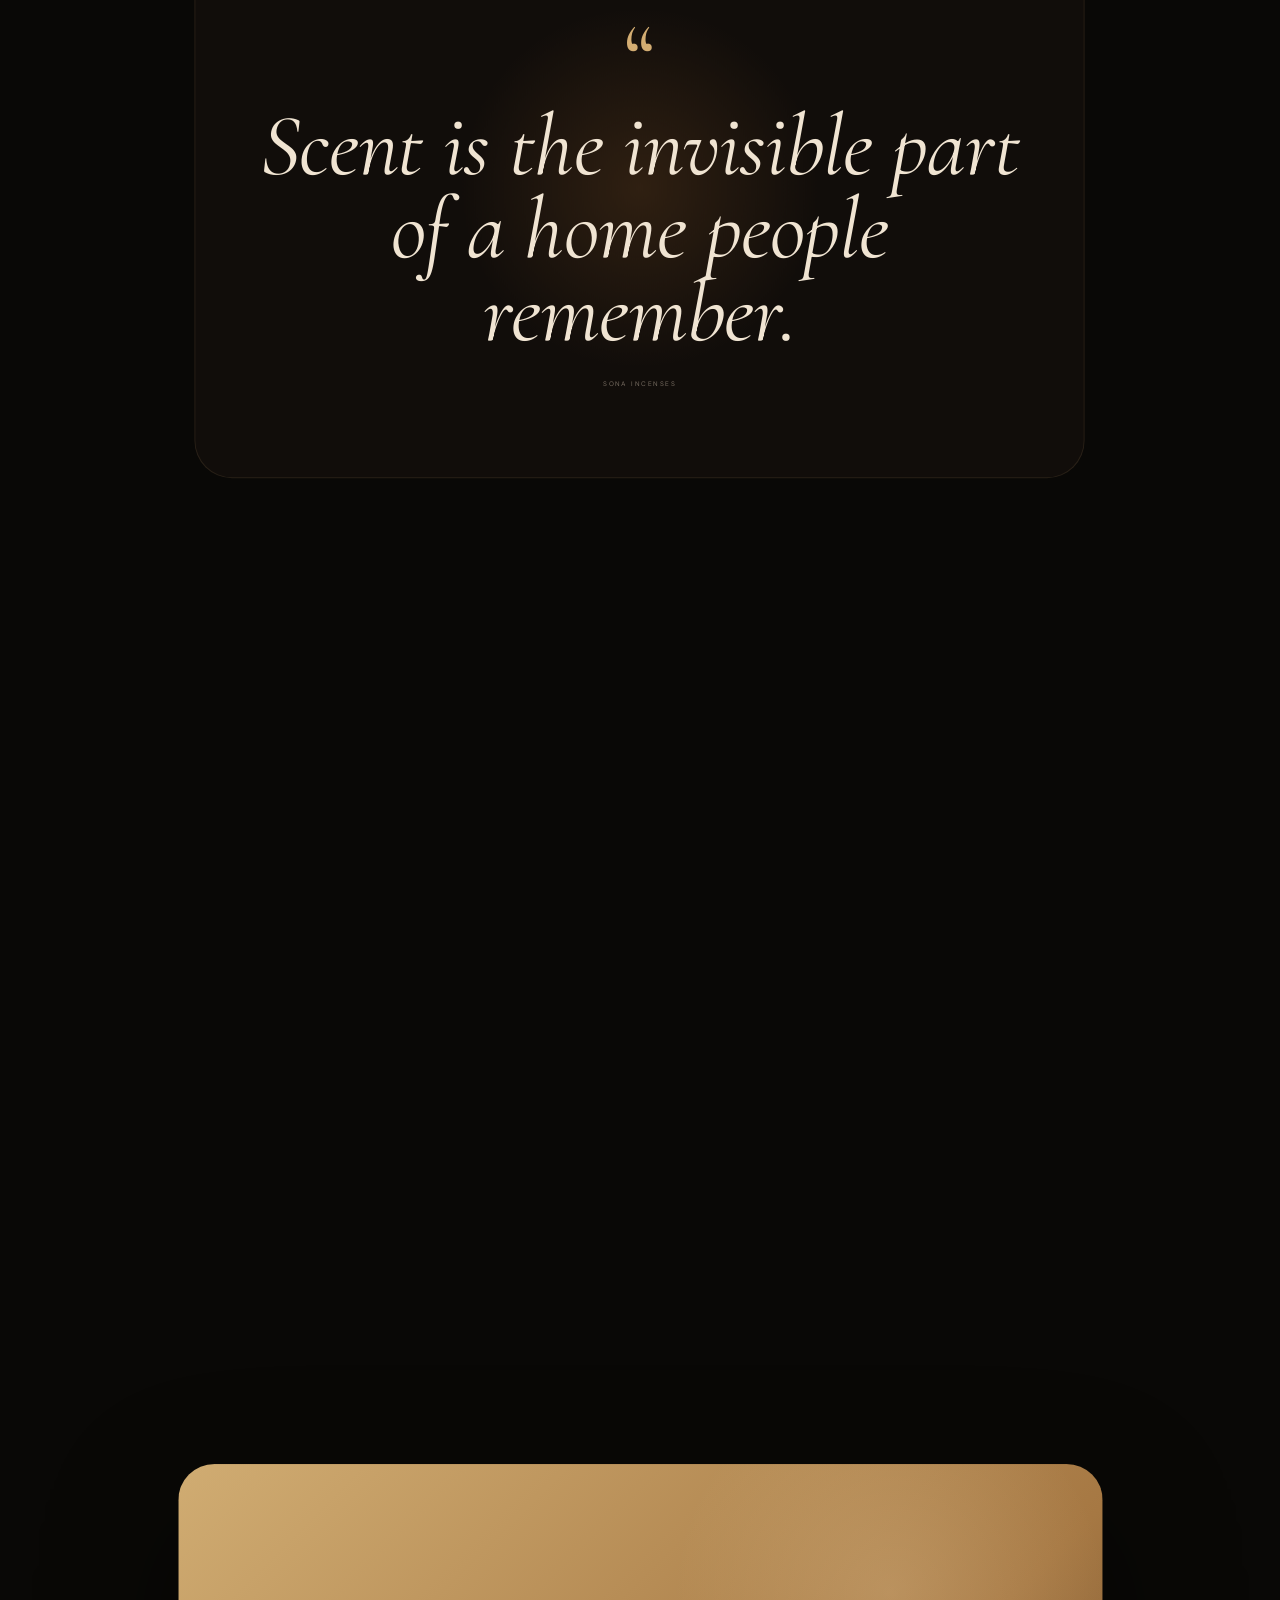
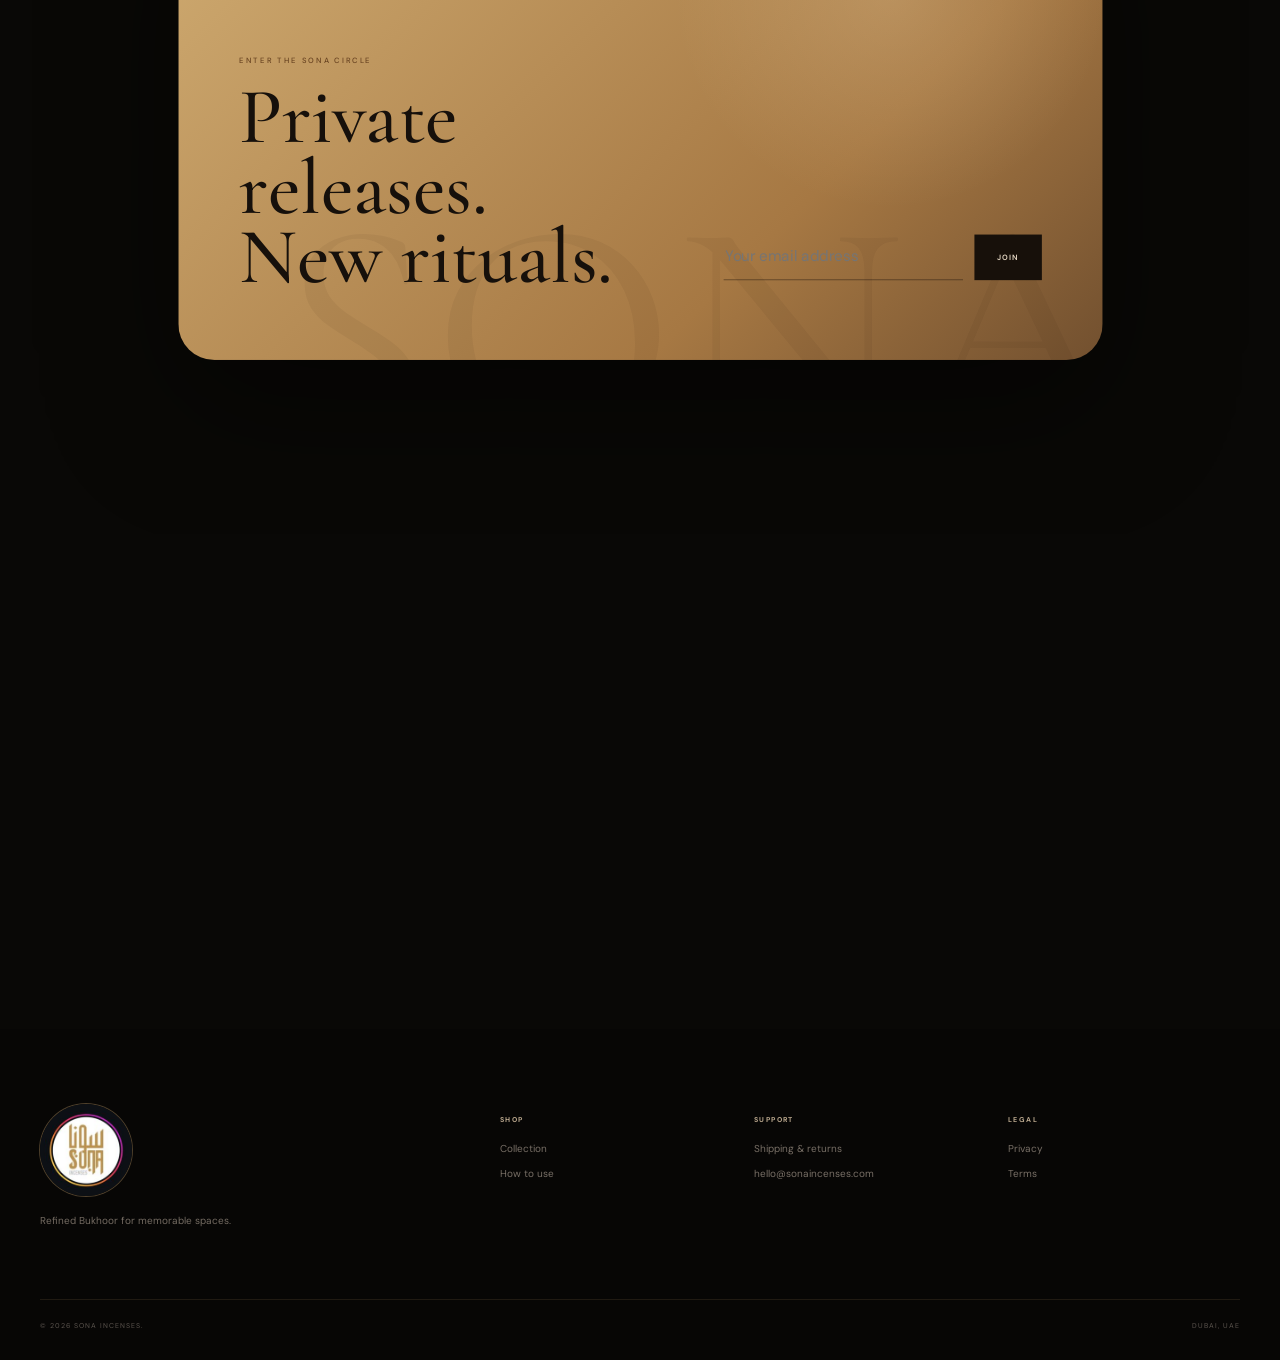
==== commit 27046c97: "Add Sona Art to global navigation" ====
--- a/index.html
+++ b/index.html
@@ -27,7 +27,8 @@
       <span class="brand-wordmark"><strong>SONA</strong><small>THE ART OF BUKHOOR</small></span>
     </a>
     <nav class="nav" aria-label="Primary navigation">
-      <a href="#collection" data-i18n="nav.collection">Collection</a>
+      <a href="#collection" data-i18n="nav.collection">Bukhoor</a>
+      <a href="/art/">Art</a>
       <a href="#story" data-i18n="nav.story">Our Story</a>
       <a href="#ritual" data-i18n="nav.ritual">The Ritual</a>
       <a href="#contact" data-i18n="nav.contact">Contact</a>
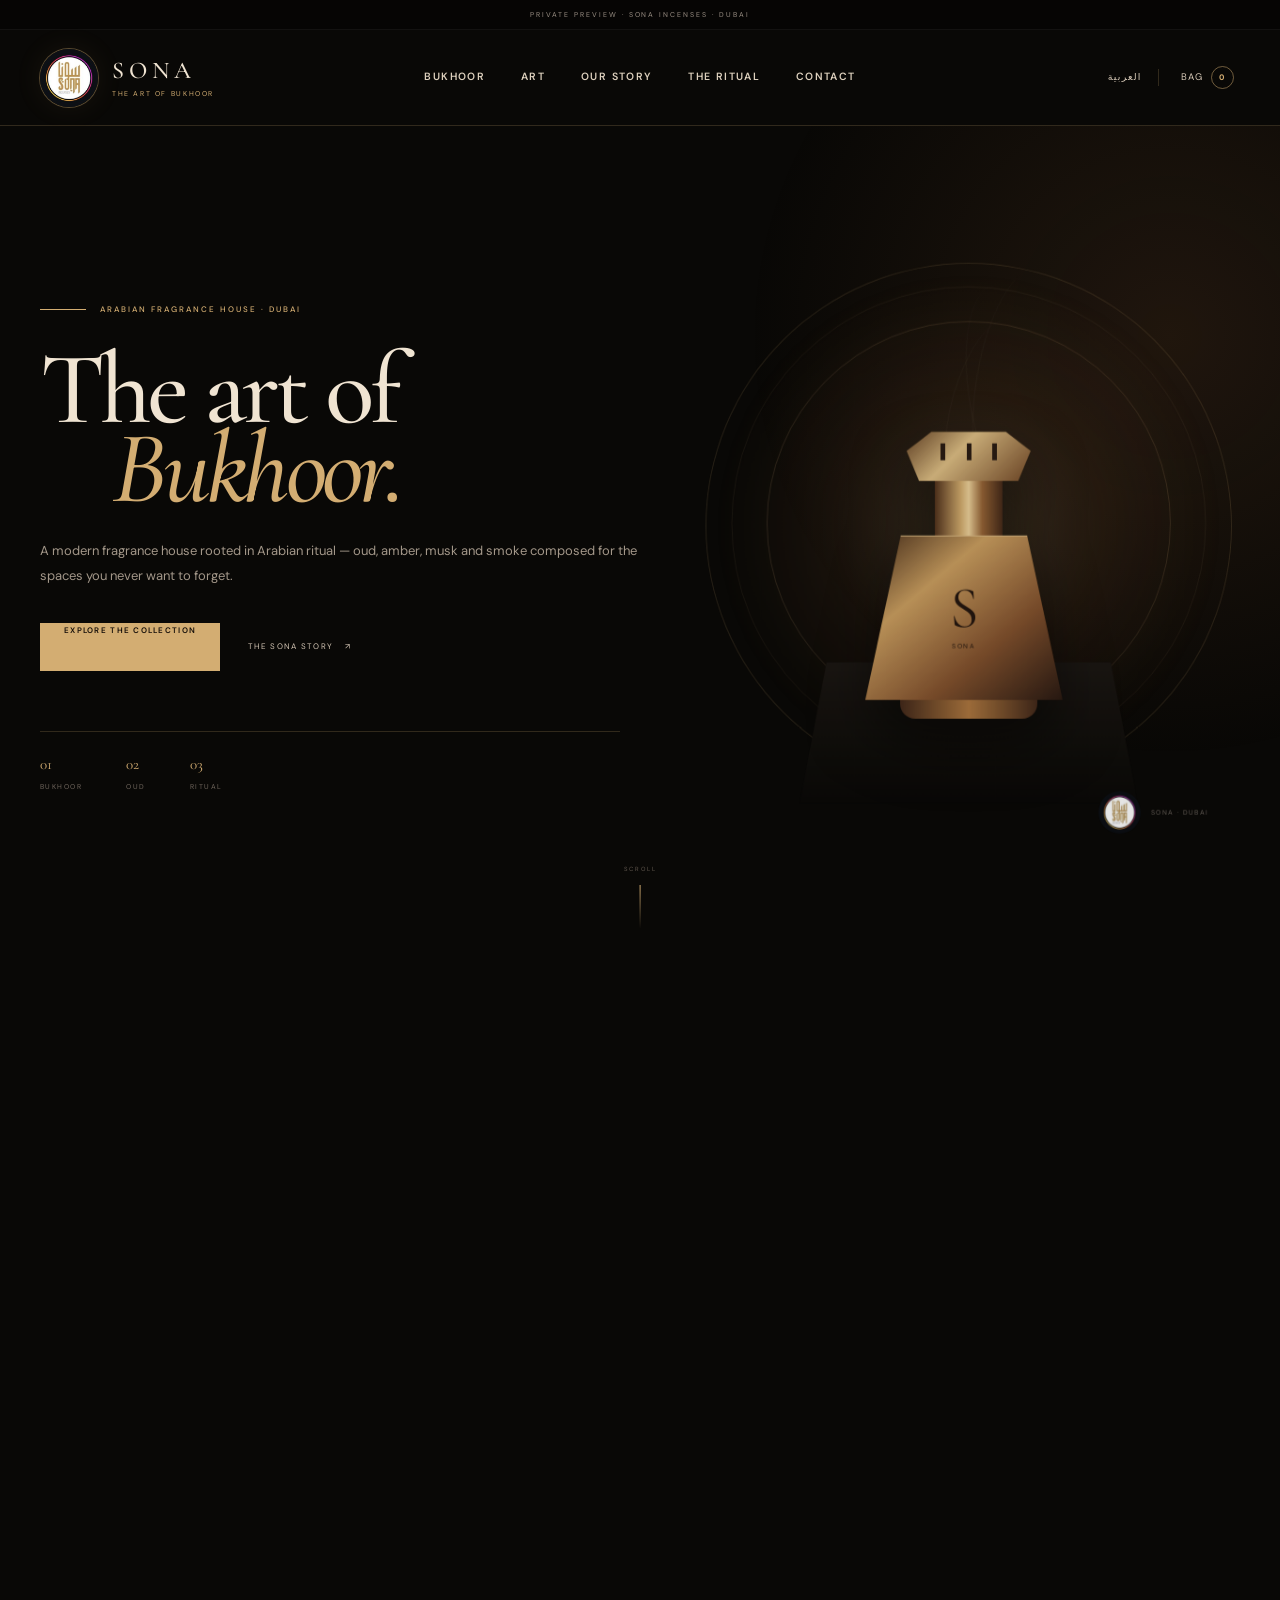
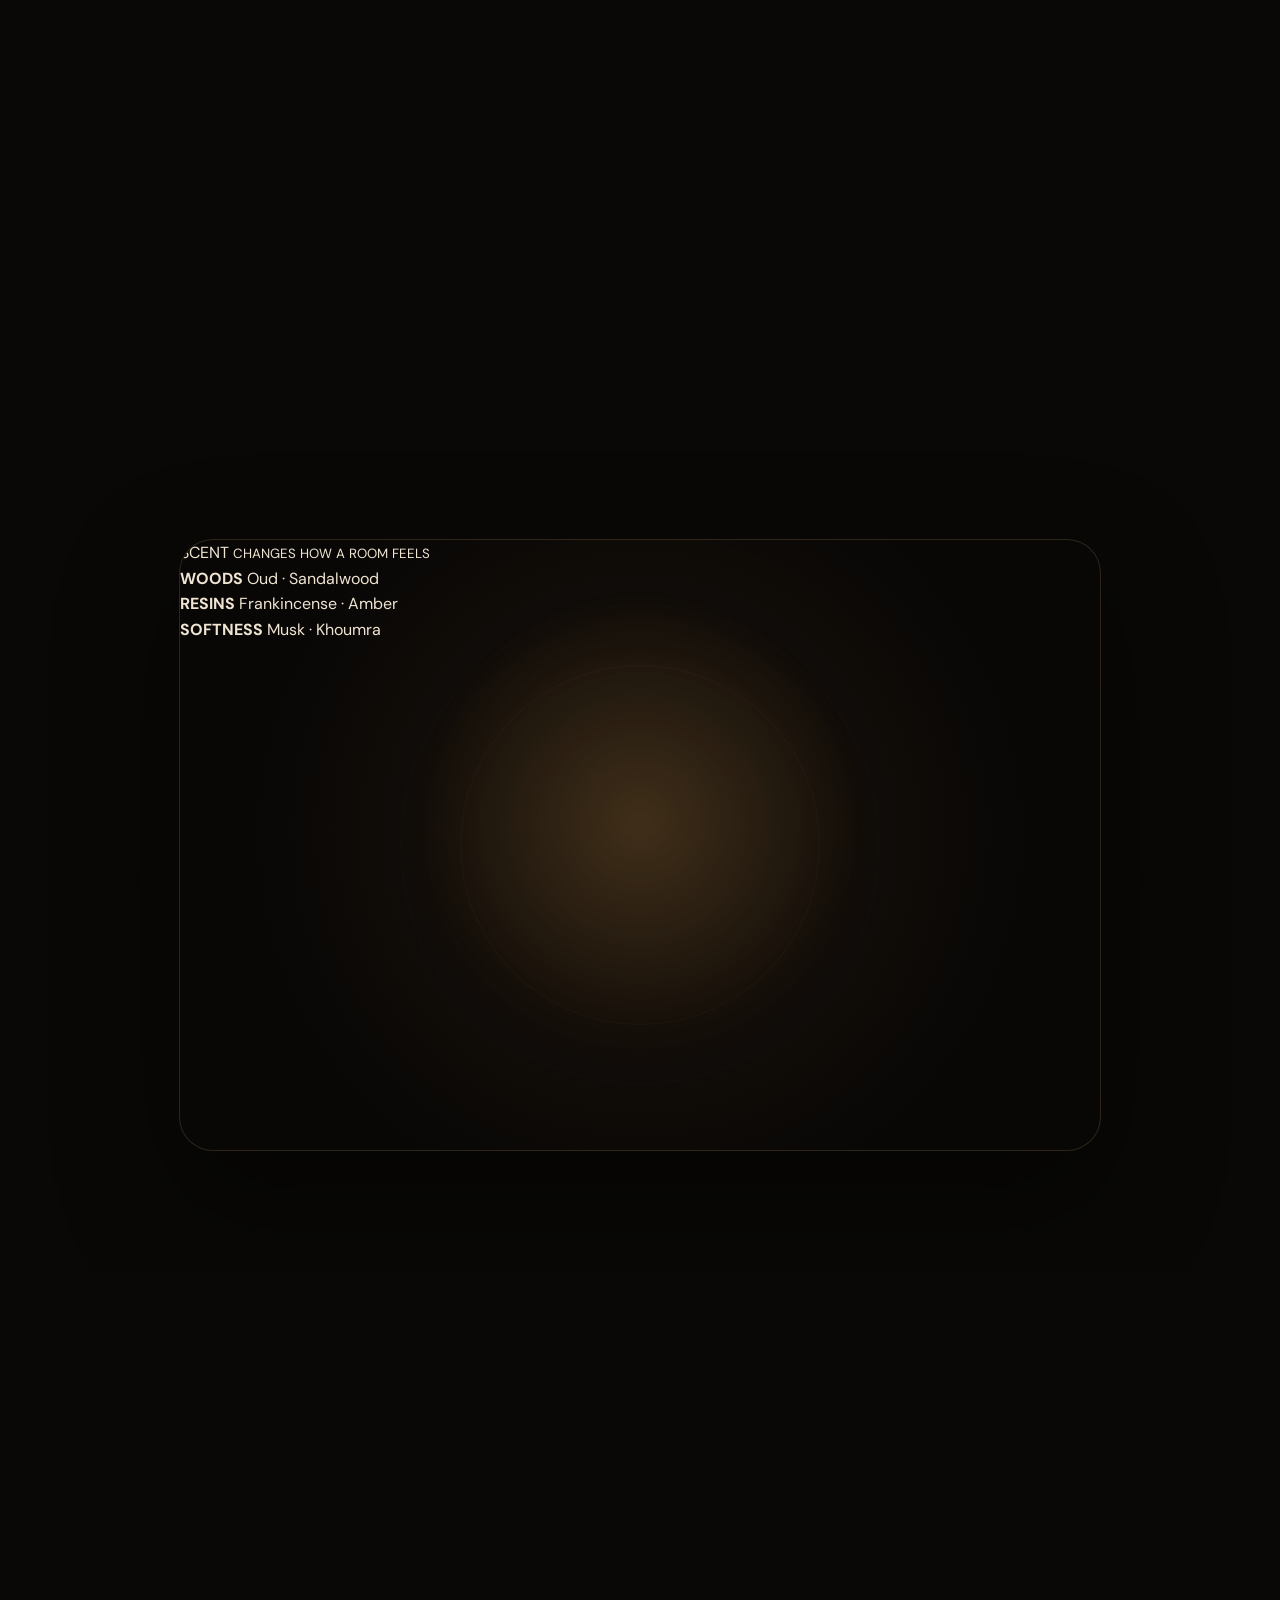
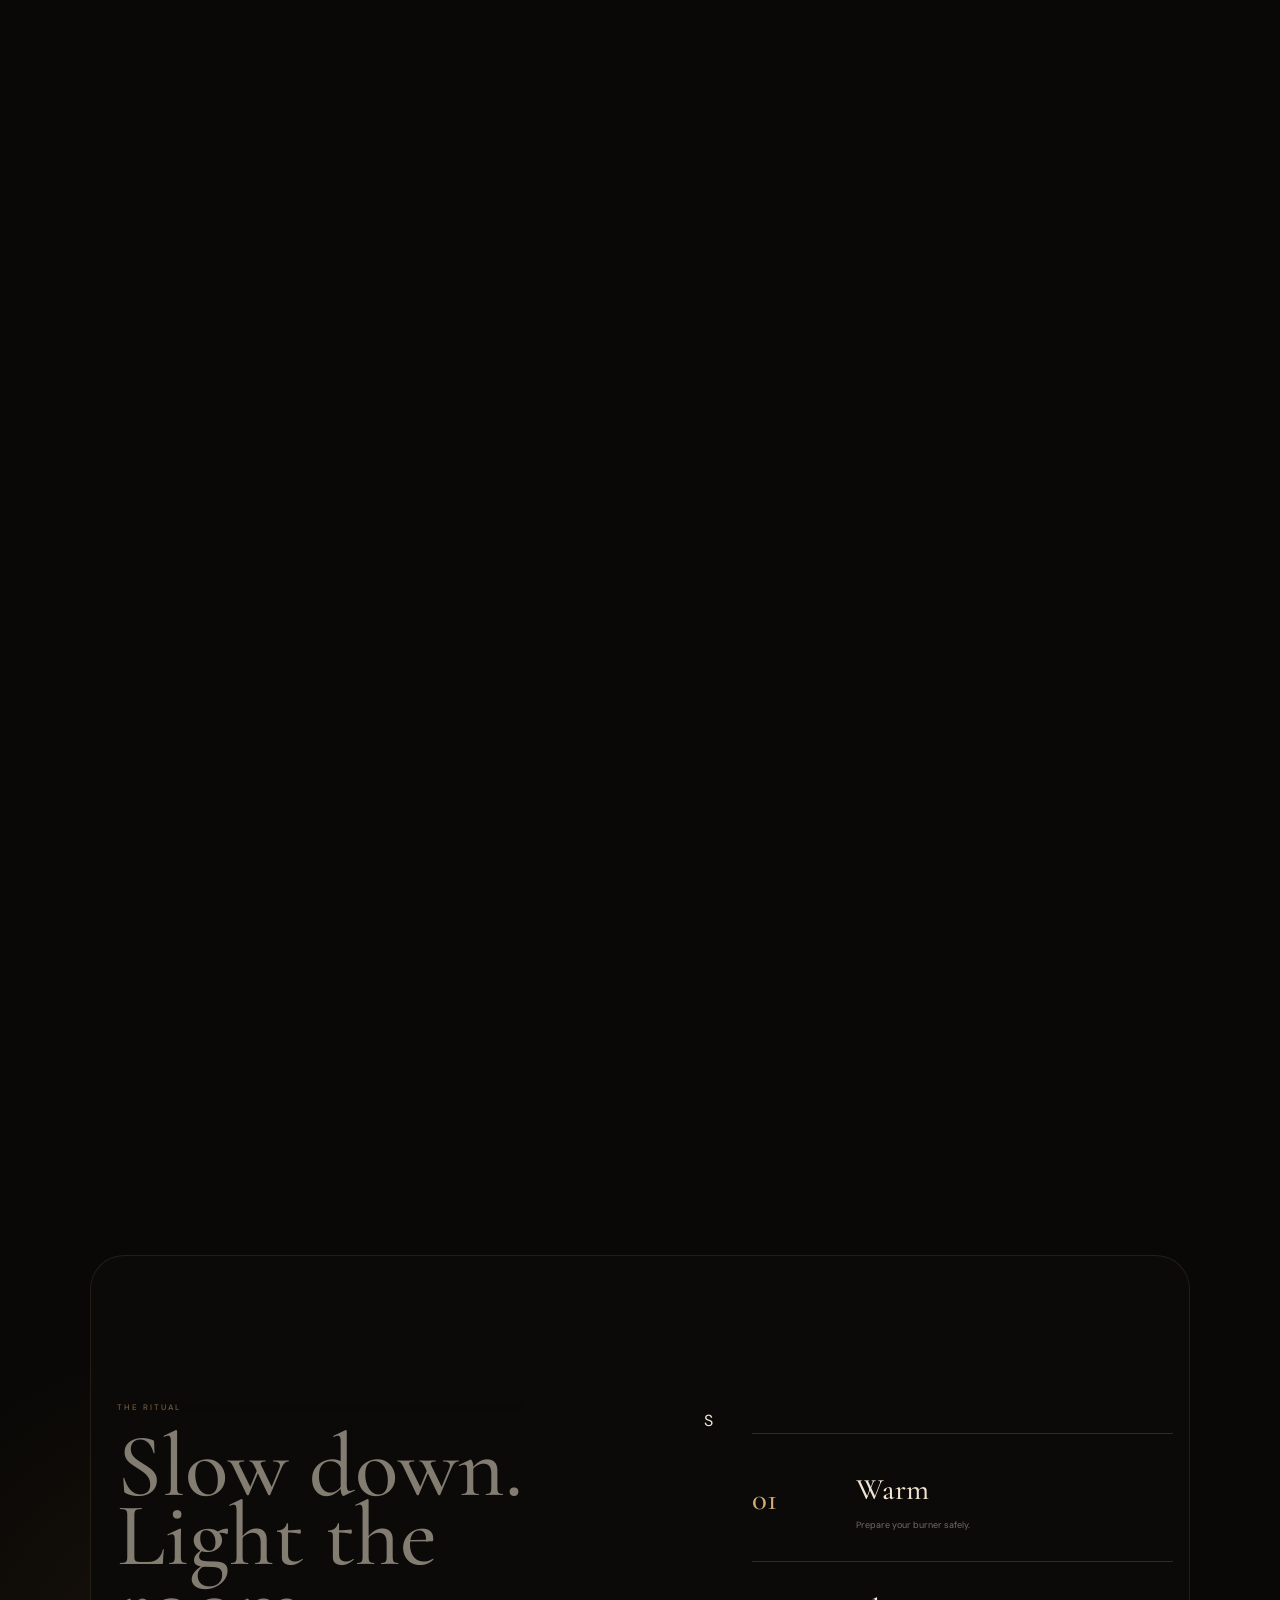
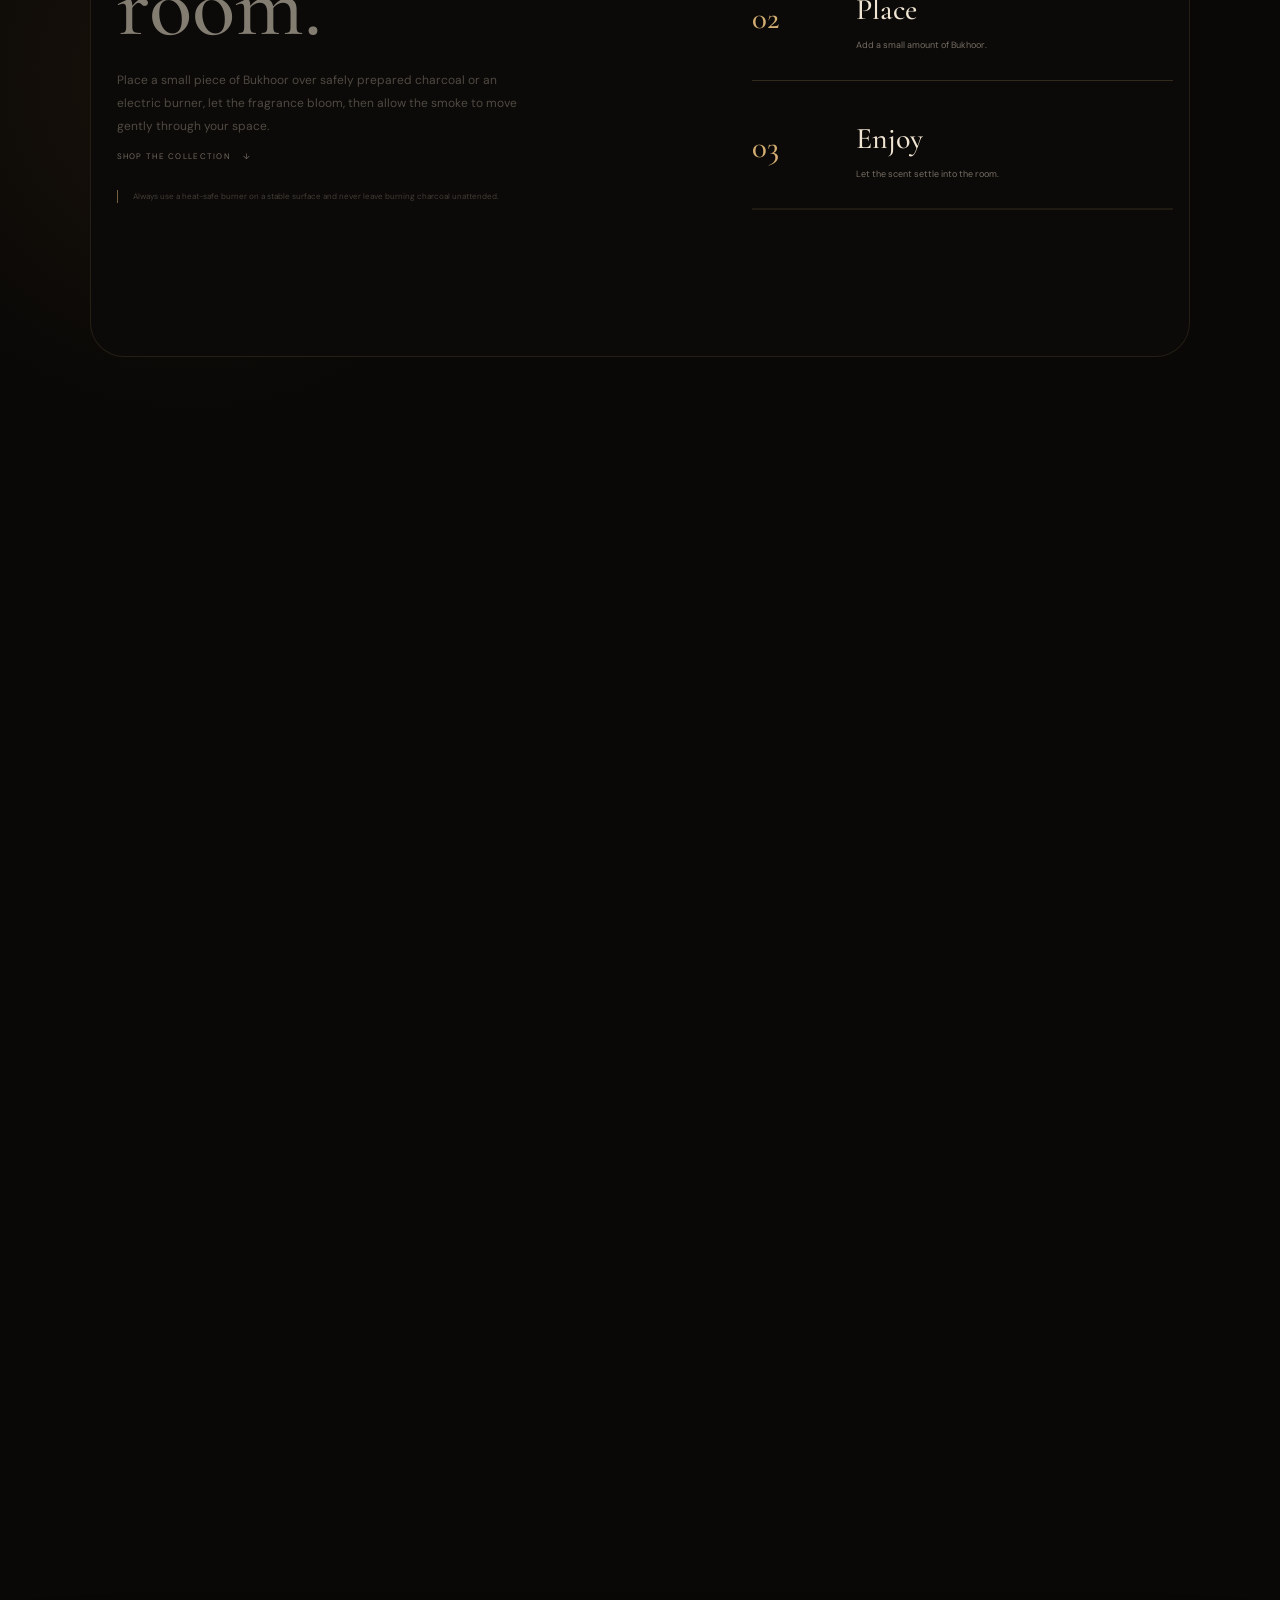
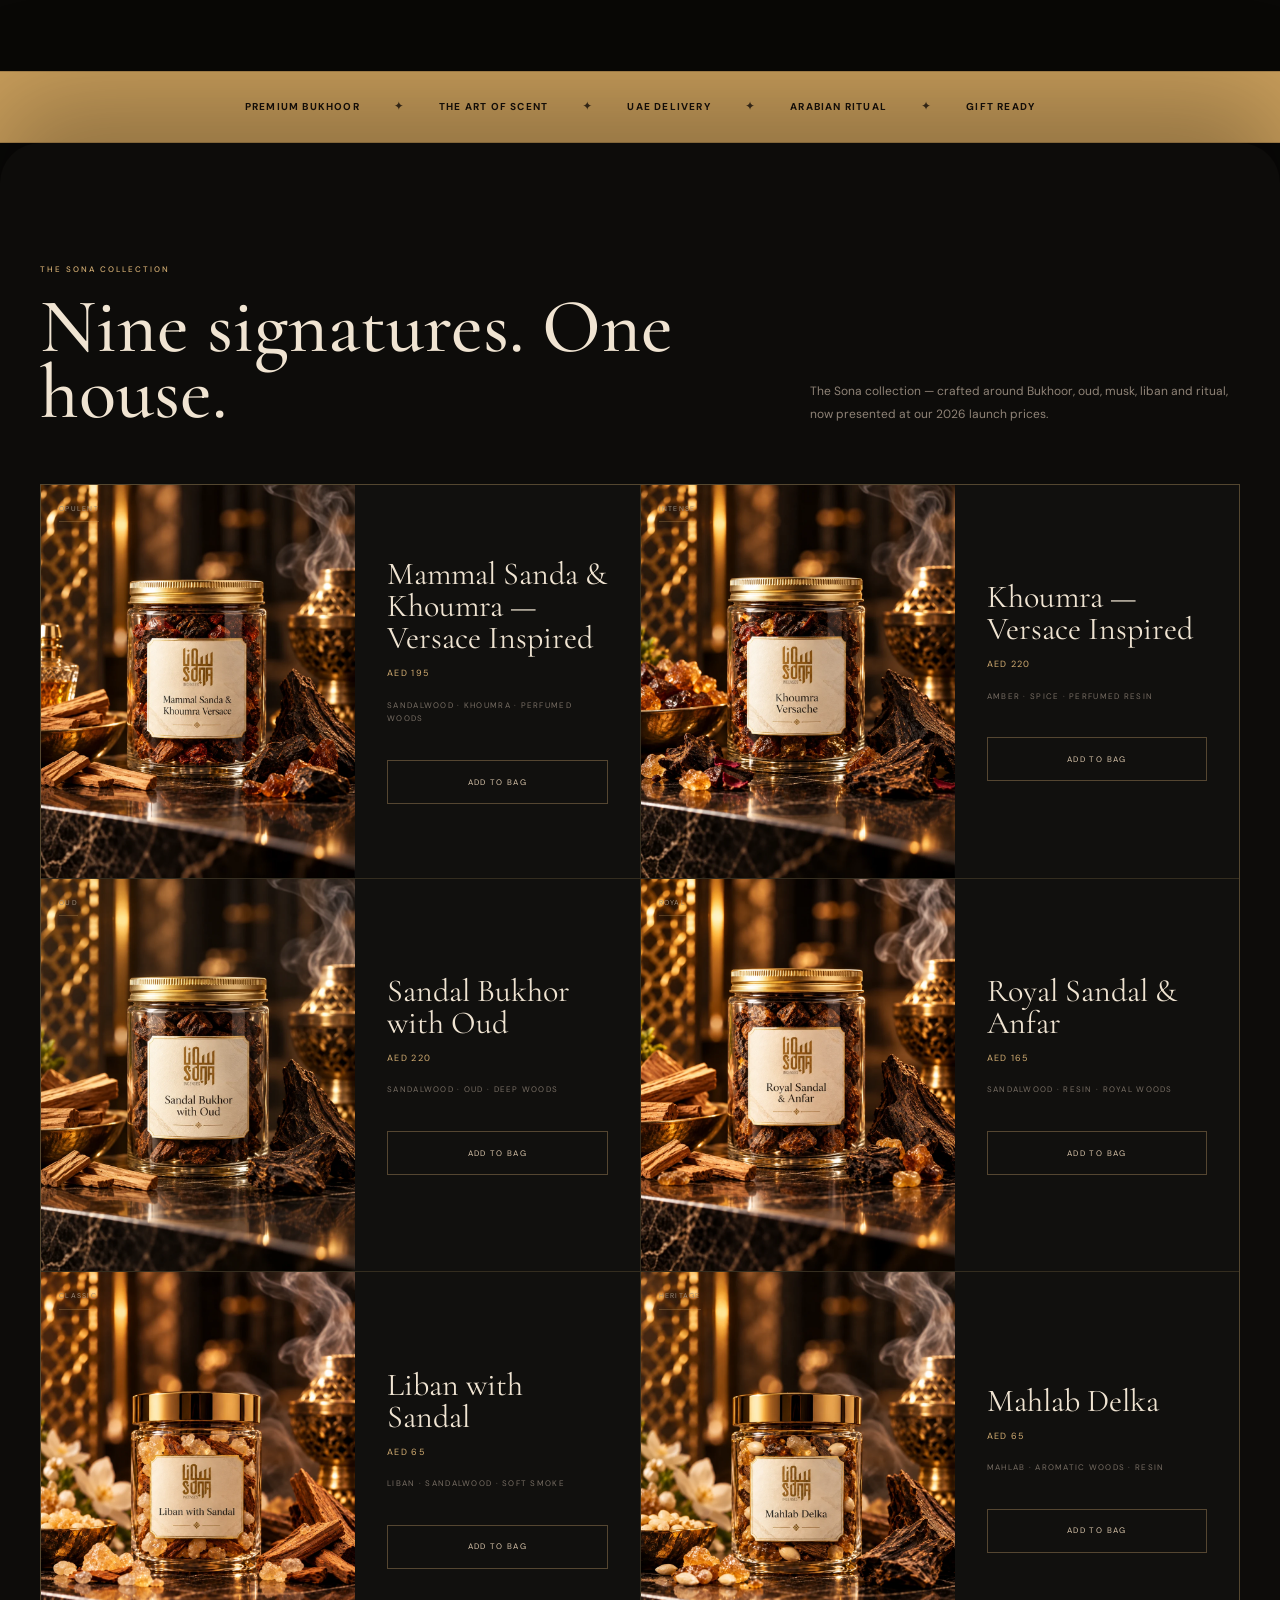
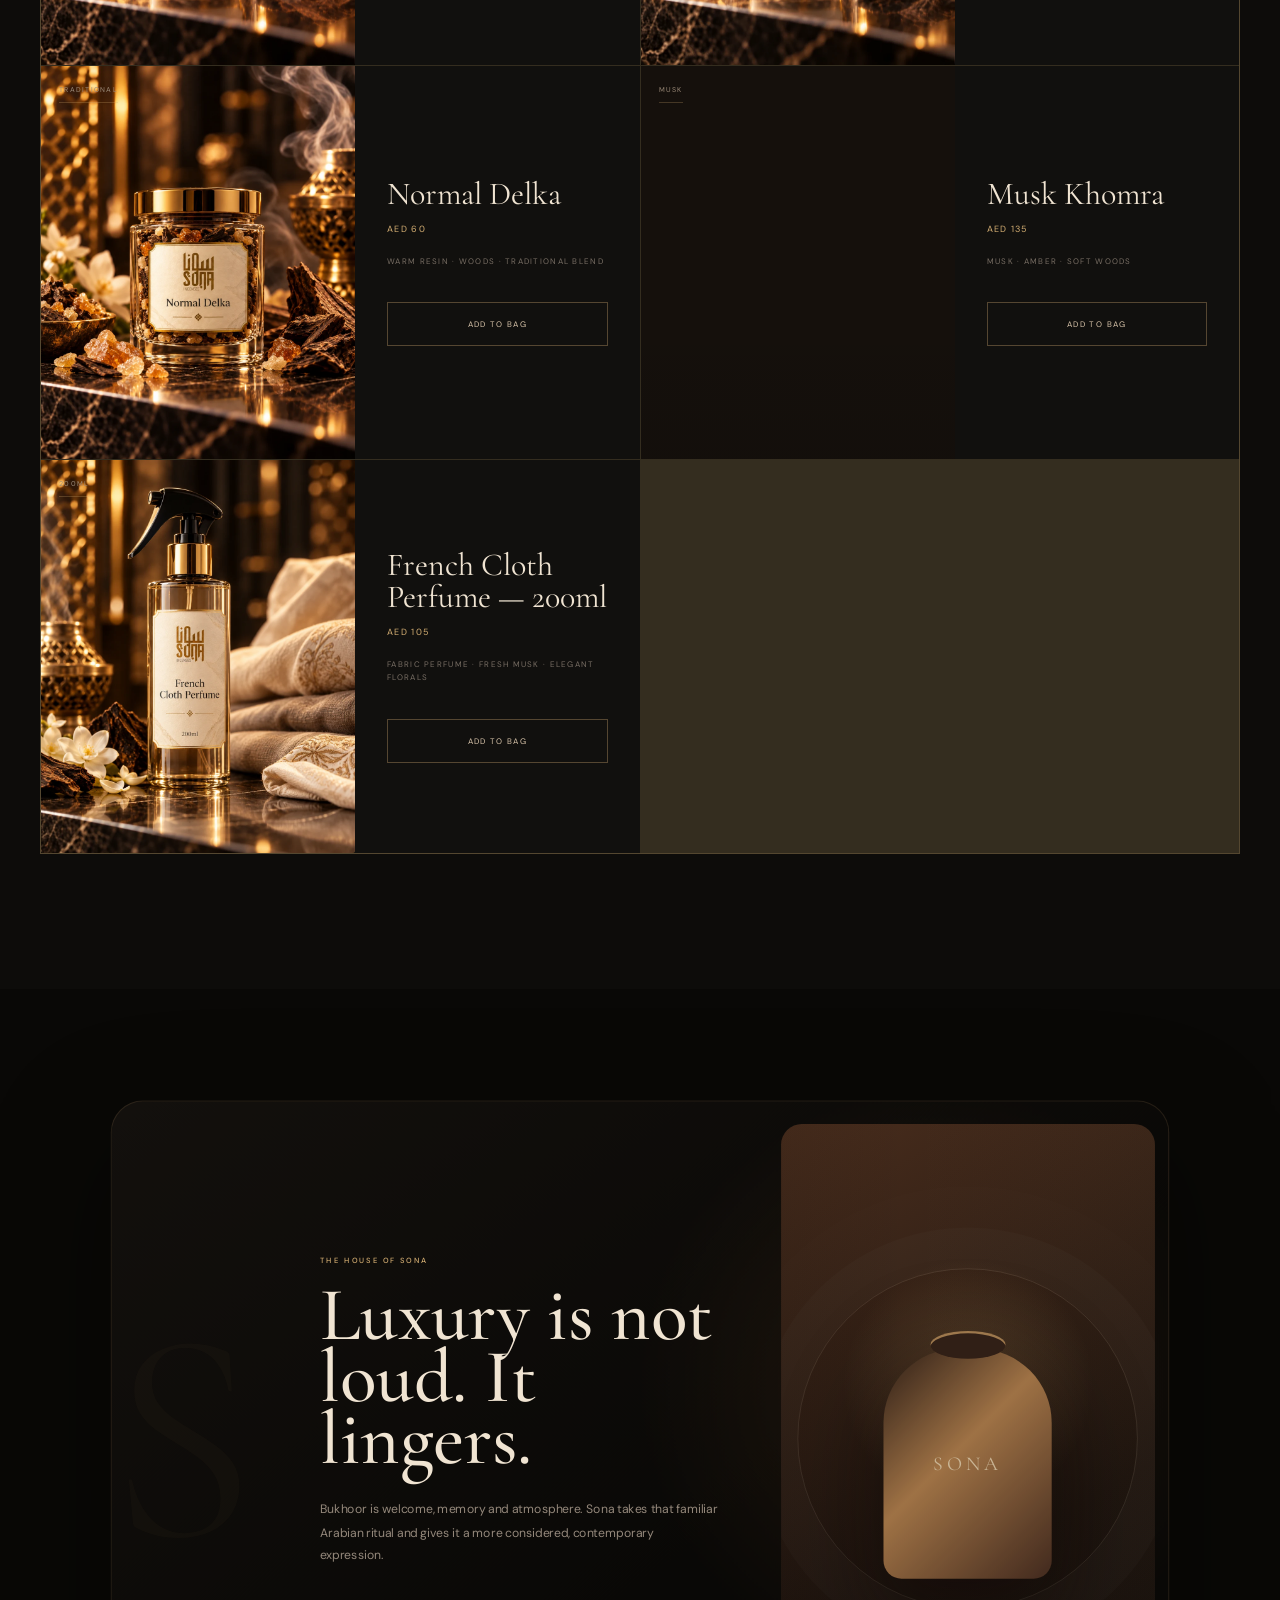
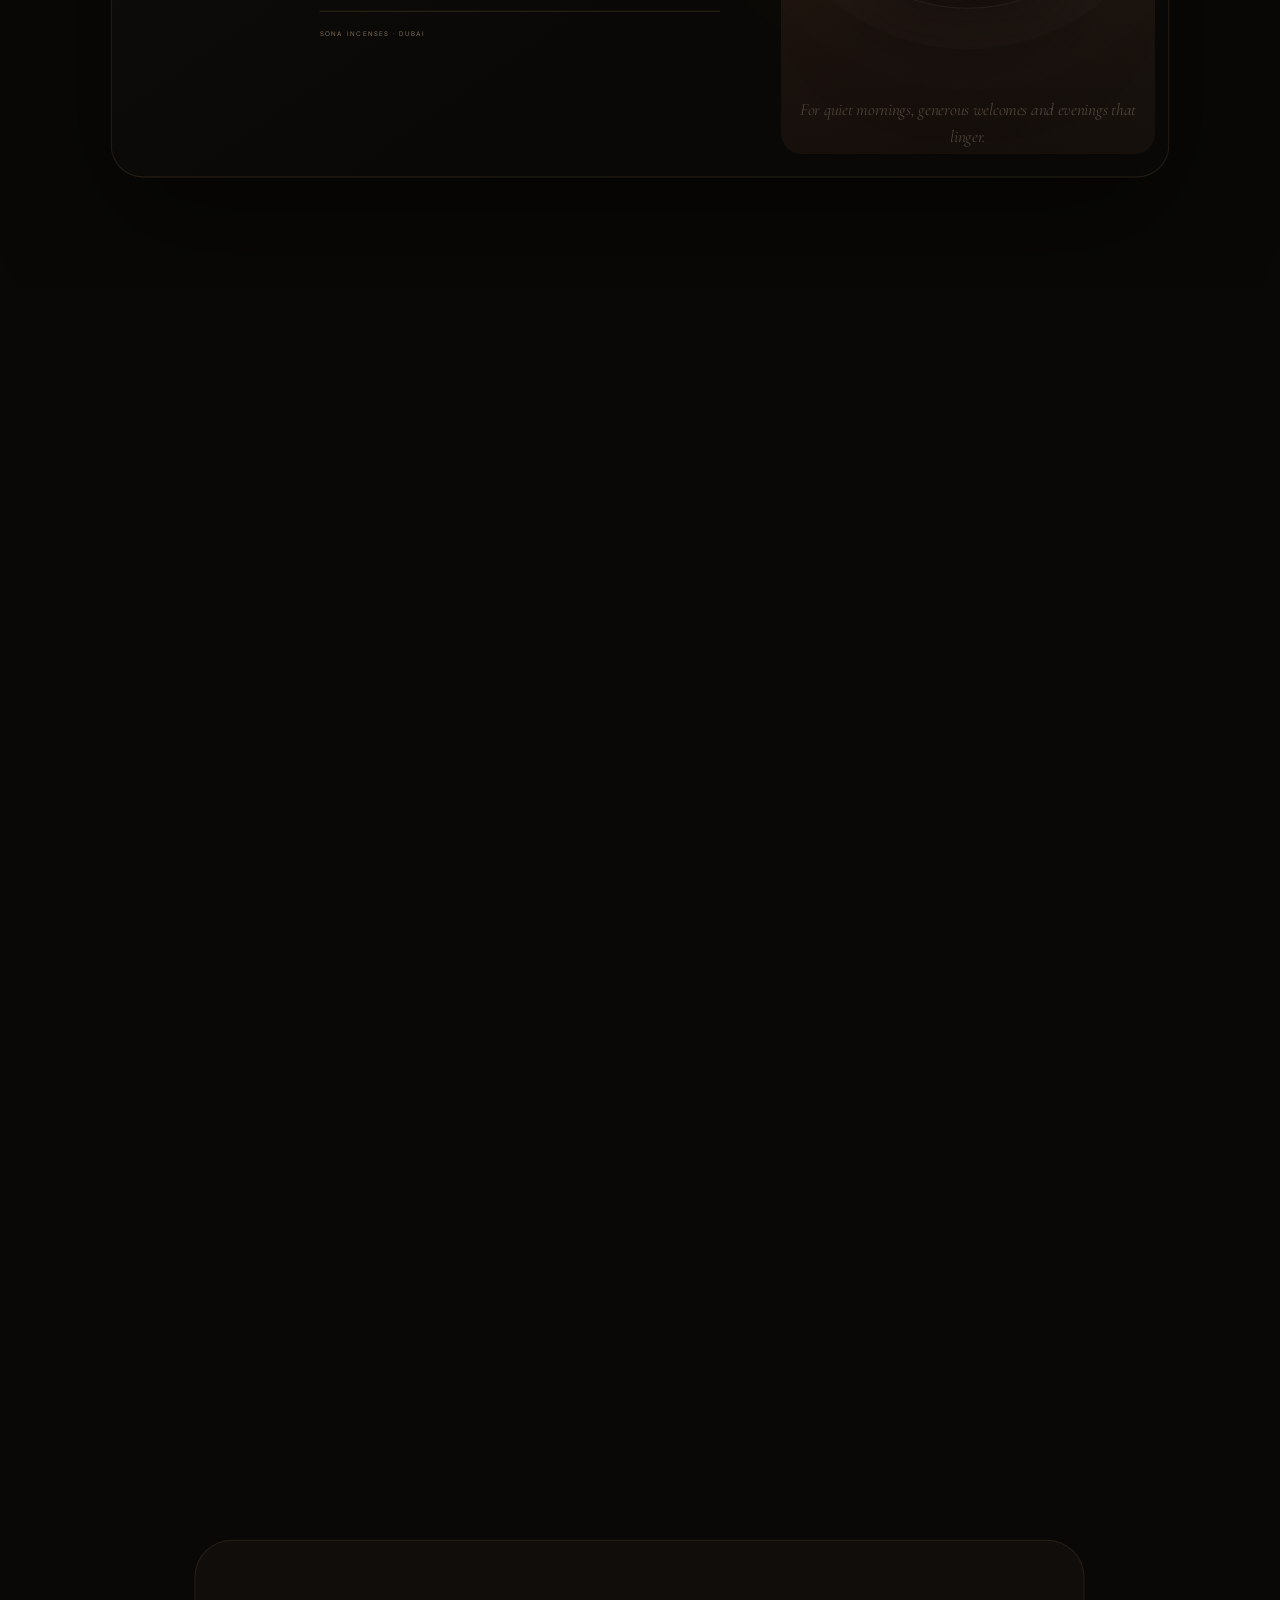
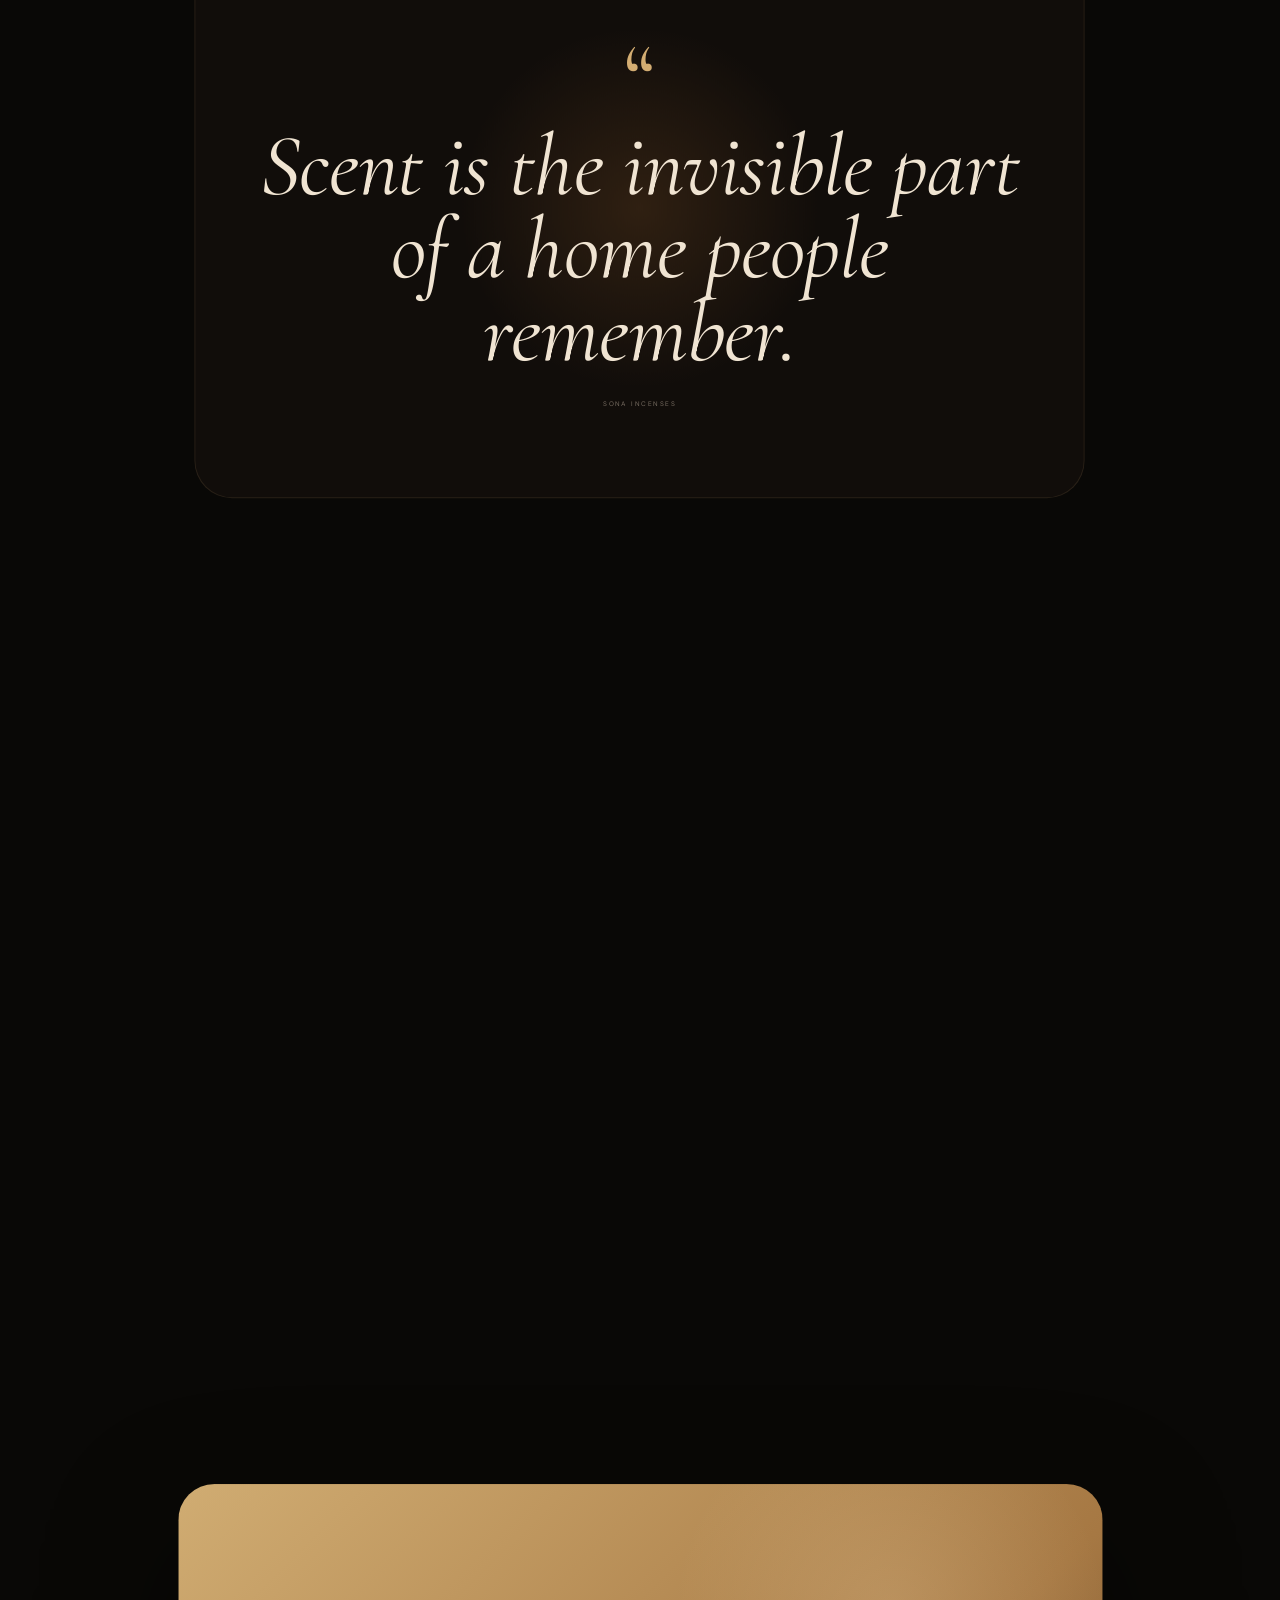
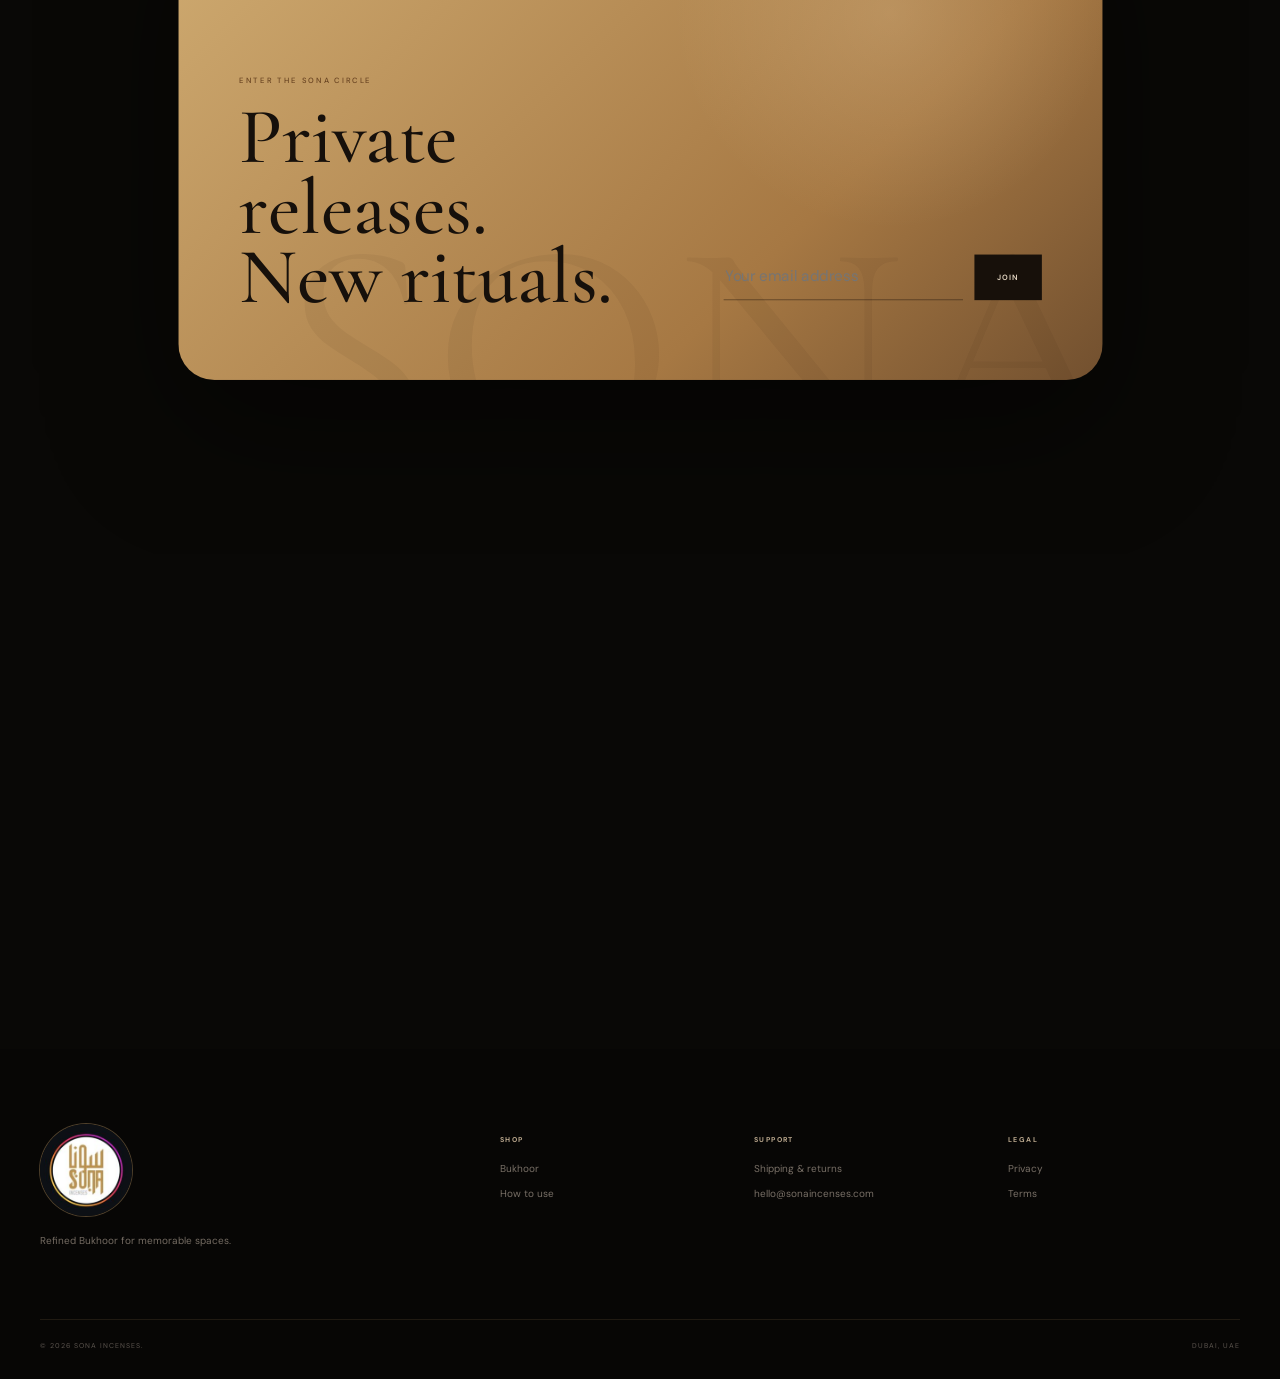
==== commit 60d7650e: "Rebuild opening journey around scent architecture and ritual" ====
--- a/index.html
+++ b/index.html
@@ -45,7 +45,7 @@
       <div class="hero-copy">
         <div class="hero-kicker"><span></span><p class="eyebrow" data-i18n="hero.eyebrow">Arabian fragrance house · Dubai</p></div>
         <h1><span data-i18n="hero.title1">The art of</span><em data-i18n="hero.title2">Bukhoor.</em></h1>
-        <p class="hero-text" data-i18n="hero.text">A modern fragrance house rooted in Arabian ritual — oud, amber, musk and smoke composed for the spaces you never want to forget.</p>
+        <p class="hero-text" data-i18n="hero.text">A contemporary fragrance house rooted in Arabian ritual — crafted through oud, sandalwood, resins, musk and smoke.</p>
         <div class="hero-actions">
           <a class="button button-gold" href="#collection" data-i18n="hero.shop">Explore the collection</a>
           <a class="text-link" href="#story"><span data-i18n="hero.discover">The Sona story</span><span>↗</span></a>
@@ -69,21 +69,75 @@
       </div>
     </section>
 
-    <section class="experience-scroll" id="experienceScene" aria-label="Sona sensory experience">
+    <section class="experience-scroll" id="experienceScene" aria-label="Sona scent architecture">
       <div class="experience-sticky">
         <div class="experience-card">
           <div class="experience-glow"></div>
           <div class="experience-ring ring-one"></div>
           <div class="experience-ring ring-two"></div>
           <div class="experience-ring ring-three"></div>
-          <img src="assets/sona-logo.jpg" alt="Sona Incenses" class="experience-logo">
+
+          <div class="scent-core" aria-hidden="true">
+            <span data-i18n="experience.core">SCENT</span>
+            <small data-i18n="experience.coreNote">CHANGES HOW A ROOM FEELS</small>
+          </div>
+
+          <div class="scent-note scent-woods">
+            <strong data-i18n="experience.woods.title">WOODS</strong>
+            <span data-i18n="experience.woods.text">Oud · Sandalwood</span>
+          </div>
+          <div class="scent-note scent-resins">
+            <strong data-i18n="experience.resins.title">RESINS</strong>
+            <span data-i18n="experience.resins.text">Frankincense · Amber</span>
+          </div>
+          <div class="scent-note scent-softness">
+            <strong data-i18n="experience.softness.title">SOFTNESS</strong>
+            <span data-i18n="experience.softness.text">Musk · Khoumra</span>
+          </div>
+
           <div class="experience-copy">
-            <p class="eyebrow">SONA · DUBAI · THE ART OF BUKHOOR</p>
-            <h2>Fragrance,<br><em>felt before it is understood.</em></h2>
-            <p>A quiet ritual of light, smoke and memory — designed to transform the atmosphere before a word is spoken.</p>
-          </div>
-          <div class="experience-index"><span>01</span><small>THE SENSORY HOUSE</small></div>
-        </div>
+            <p class="eyebrow" data-i18n="experience.eyebrow">02 · THE ARCHITECTURE OF SCENT</p>
+            <h2 data-i18n="experience.title">Fragrance, felt before it is understood.</h2>
+            <p data-i18n="experience.text">Scent is not only something you smell. It changes how a room feels.</p>
+          </div>
+          <div class="experience-index"><span>02</span><small data-i18n="experience.index">SCENT ARCHITECTURE</small></div>
+        </div>
+      </div>
+    </section>
+
+    <section class="ritual-scroll" id="ritualScene">
+      <div class="ritual-sticky">
+        <section class="ritual-section" id="ritual">
+          <div class="ritual-shell">
+            <div class="ritual-intro">
+              <p class="eyebrow" data-i18n="ritual.eyebrow">03 · THE RITUAL</p>
+              <h2 data-i18n="ritual.title">A few moments of ritual. Hours of atmosphere.</h2>
+              <p data-i18n="ritual.text">Bukhoor is deliberately unhurried. Prepare the burner, place a small amount, then let the fragrance move naturally through the room.</p>
+              <a class="text-link ritual-shop-link" href="#collection"><span data-i18n="ritual.shop">Shop the collection</span><span>↓</span></a>
+              <p class="safety-note" data-i18n="ritual.safety">Always use a heat-safe burner on a stable surface and never leave burning charcoal unattended.</p>
+            </div>
+
+            <div class="ritual-stage" aria-label="Three steps of the Sona Bukhoor ritual">
+              <div class="ritual-rings" aria-hidden="true"></div>
+              <div class="ritual-object" aria-hidden="true">
+                <div class="ritual-smoke rs-one"></div>
+                <div class="ritual-smoke rs-two"></div>
+                <div class="ritual-smoke rs-three"></div>
+                <div class="ritual-ember"></div>
+                <div class="ritual-burner">
+                  <div class="ritual-burner-lid"><i></i><i></i><i></i></div>
+                  <div class="ritual-burner-neck"></div>
+                  <div class="ritual-burner-body"><span>S</span></div>
+                </div>
+              </div>
+              <ol class="ritual-steps">
+                <li><strong>01</strong><span><b data-i18n="ritual.step1.title">Light</b><small data-i18n="ritual.step1.text">Prepare charcoal or your electric burner safely.</small></span></li>
+                <li><strong>02</strong><span><b data-i18n="ritual.step2.title">Place</b><small data-i18n="ritual.step2.text">Add a small amount of Bukhoor.</small></span></li>
+                <li><strong>03</strong><span><b data-i18n="ritual.step3.title">Let it linger</b><small data-i18n="ritual.step3.text">Allow the smoke and fragrance to settle naturally.</small></span></li>
+              </ol>
+            </div>
+          </div>
+        </section>
       </div>
     </section>
 
@@ -117,25 +171,7 @@
       </div>
     </section>
 
-    <section class="ritual-scroll" id="ritualScene">
-      <div class="ritual-sticky">
-    <section class="ritual-section" id="ritual">
-      <div class="ritual-shell">
-        <div class="ritual-intro">
-          <p class="eyebrow" data-i18n="ritual.eyebrow">The ritual</p>
-          <h2 data-i18n="ritual.title">Slow down.<br>Light the room.</h2>
-          <p data-i18n="ritual.text">Place a small piece of Bukhoor over safely prepared charcoal or an electric burner, let the fragrance bloom, then allow the smoke to move gently through your space.</p>
-          <p class="safety-note" data-i18n="ritual.safety">Always use a heat-safe burner on a stable surface and never leave burning charcoal unattended.</p>
-        </div>
-        <ol class="ritual-steps">
-          <li><strong>01</strong><span><b data-i18n="ritual.step1.title">Warm</b><small data-i18n="ritual.step1.text">Prepare your burner safely.</small></span></li>
-          <li><strong>02</strong><span><b data-i18n="ritual.step2.title">Place</b><small data-i18n="ritual.step2.text">Add a small amount of Bukhoor.</small></span></li>
-          <li><strong>03</strong><span><b data-i18n="ritual.step3.title">Enjoy</b><small data-i18n="ritual.step3.text">Let the scent settle into the room.</small></span></li>
-        </ol>
-      </div>
-    </section>
-      </div>
-    </section>
+
 
     <section class="quote-scroll" id="quoteScene">
       <div class="quote-sticky">
--- a/styles.css
+++ b/styles.css
@@ -405,3 +405,121 @@
 .product-card:hover .product-photo{filter:brightness(1.04) saturate(1.03)}
 .cart-thumb{background-image:url("assets/sona-products.webp");background-size:300% 300%;background-position:center;background-repeat:no-repeat;border:1px solid rgba(211,173,114,.14)}
 @media(max-width:680px){.product-photo{min-height:420px}}
+
+
+/* --- October refinement: clarity + navigation legibility --- */
+.nav{font-size:10.5px;gap:36px;letter-spacing:.13em;color:#ddd0bd}
+.nav a{font-weight:600}
+.language-button,.cart-button{font-size:9.5px;letter-spacing:.12em;color:#d8cab8}
+.product-photo{
+  background-image:url("assets/sona-products-hq.jpg")!important;
+  background-size:300% 300%;
+  background-repeat:no-repeat;
+  background-color:#17110d;
+  min-height:430px;
+  filter:none;
+}
+.product-card:hover .product-photo{filter:brightness(1.025) saturate(1.025)}
+.cart-thumb{background-image:url("assets/sona-products-hq.jpg")!important}
+@media(max-width:1180px){.nav{gap:25px;font-size:9.5px}}
+@media(max-width:680px){.product-photo{min-height:440px}}
+
+
+/* --- Catalogue repair: use clean sprite + improve trust strip readability --- */
+.product-photo{
+  background-image:url("assets/sona-products-clean.webp")!important;
+  background-size:300% 300%!important;
+  background-repeat:no-repeat!important;
+  background-color:#14100c!important;
+  min-height:440px!important;
+  filter:none!important;
+}
+.product-photo:after{
+  background:linear-gradient(180deg,transparent 62%,rgba(5,4,3,.10))!important;
+}
+.product-card:hover .product-photo{
+  filter:brightness(1.04) contrast(1.02) saturate(1.03)!important;
+}
+.marquee{
+  min-height:72px;
+  background:#c99e5b;
+  color:#17100a;
+  border-block:1px solid rgba(22,16,10,.18);
+}
+.marquee>div{
+  font-size:10px!important;
+  font-weight:700;
+  letter-spacing:.12em!important;
+  gap:34px!important;
+}
+.marquee i{
+  font-size:12px;
+  opacity:.8;
+}
+@media(max-width:680px){
+  .marquee{min-height:64px}
+  .marquee>div{font-size:9px!important;gap:22px!important}
+  .product-photo{min-height:420px!important}
+}
+
+
+/* --- Individual product image architecture --- */
+.product-photo{
+  position:relative!important;
+  min-height:0!important;
+  aspect-ratio:4/5;
+  overflow:hidden;
+  background:#15100c!important;
+  background-image:none!important;
+}
+.product-image{
+  display:block;
+  width:100%;
+  height:100%;
+  object-fit:cover;
+  object-position:center;
+  transform:scale(1.001);
+  filter:none;
+  transition:transform .6s cubic-bezier(.22,.61,.36,1),filter .35s ease;
+}
+.product-card:hover .product-image{
+  transform:scale(1.025);
+  filter:brightness(1.025) contrast(1.02);
+}
+.product-photo:after{
+  content:"";
+  position:absolute;
+  inset:0;
+  background:linear-gradient(180deg,transparent 72%,rgba(5,4,3,.08));
+  pointer-events:none;
+}
+.product-badge{z-index:2}
+.cart-thumb{
+  overflow:hidden;
+  background:#17110d!important;
+  background-image:none!important;
+}
+.cart-thumb img{
+  display:block;
+  width:100%;
+  height:100%;
+  object-fit:cover;
+}
+@media(max-width:680px){
+  .product-photo{aspect-ratio:4/5;min-height:0!important}
+}
+
+
+/* Fallback stays visible only until each individual file exists in assets/products/. */
+.product-photo{
+  background-image:url("assets/sona-products-clean.webp")!important;
+  background-size:300% 300%!important;
+  background-repeat:no-repeat!important;
+}
+.product-image{position:relative;z-index:1}
+.cart-thumb{
+  background-image:url("assets/sona-products-clean.webp")!important;
+  background-size:300% 300%!important;
+  background-repeat:no-repeat!important;
+}
+.cart-thumb img{position:relative;z-index:1}
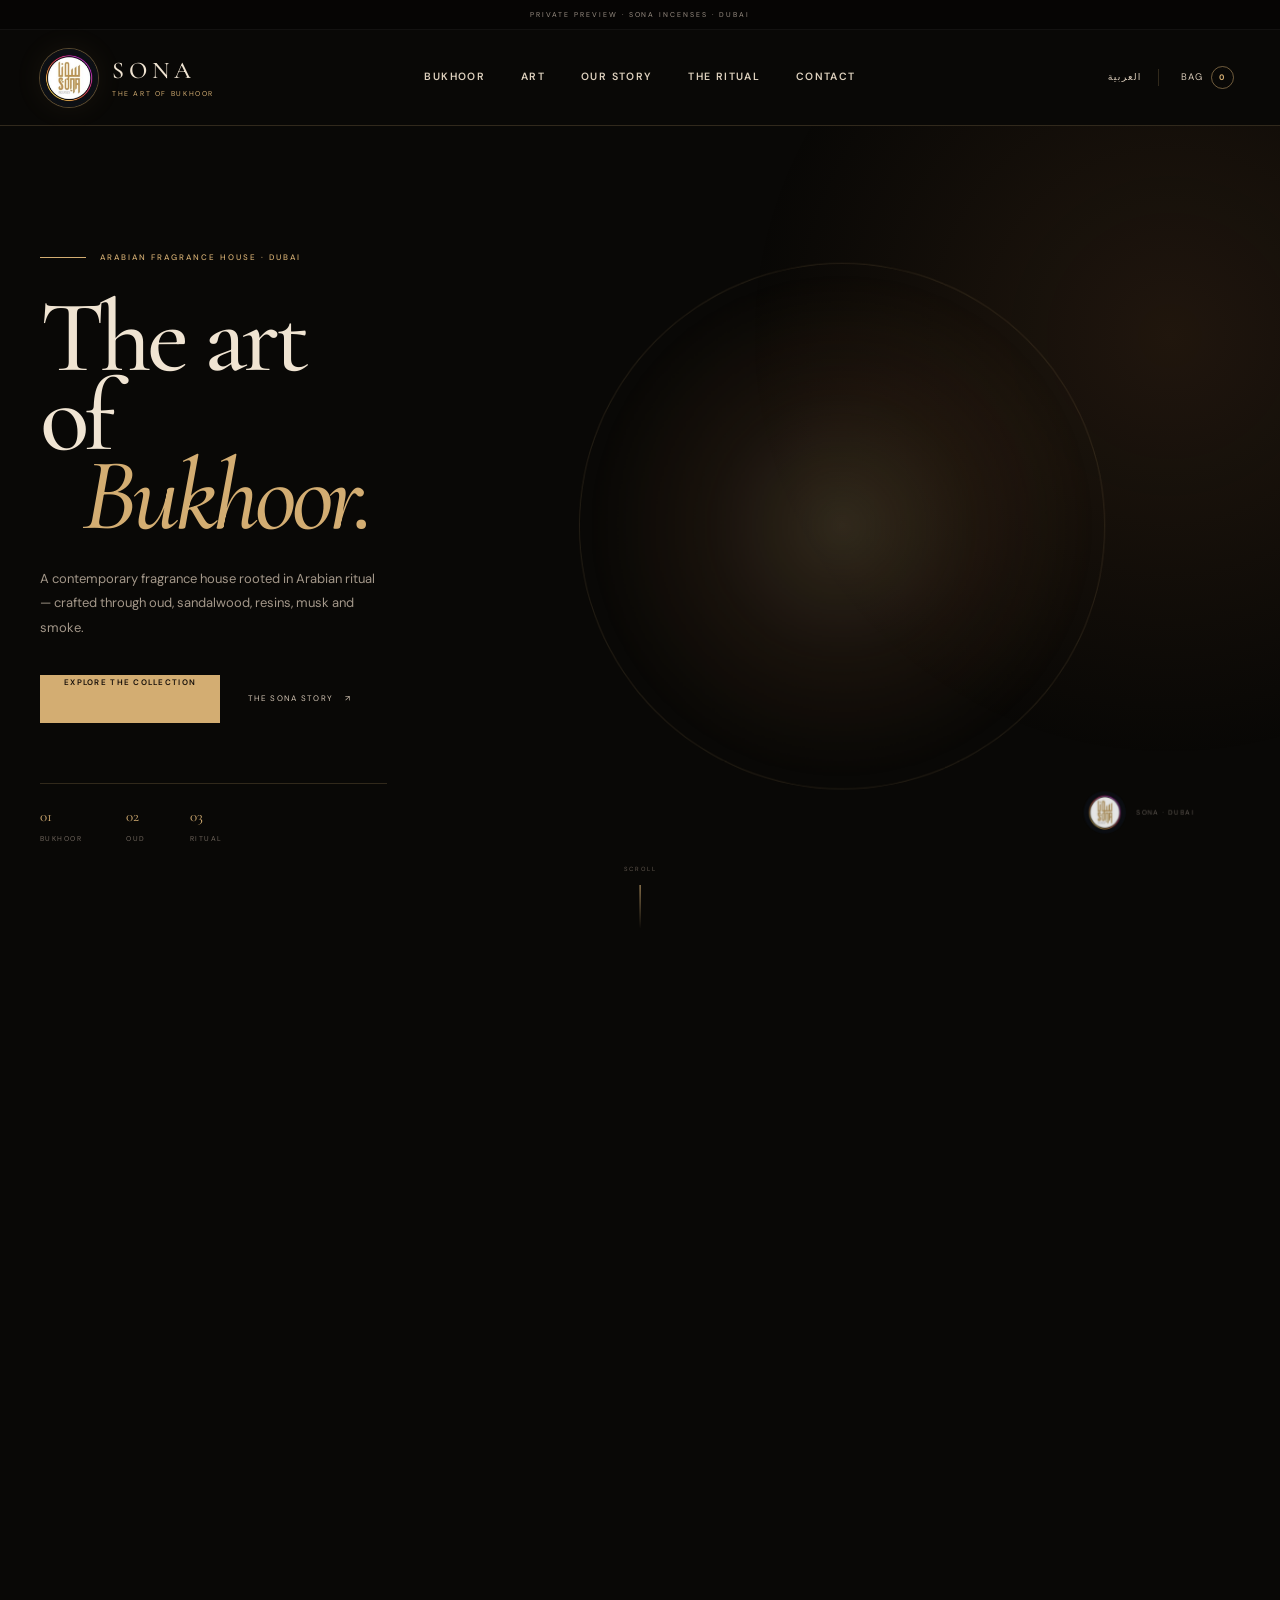
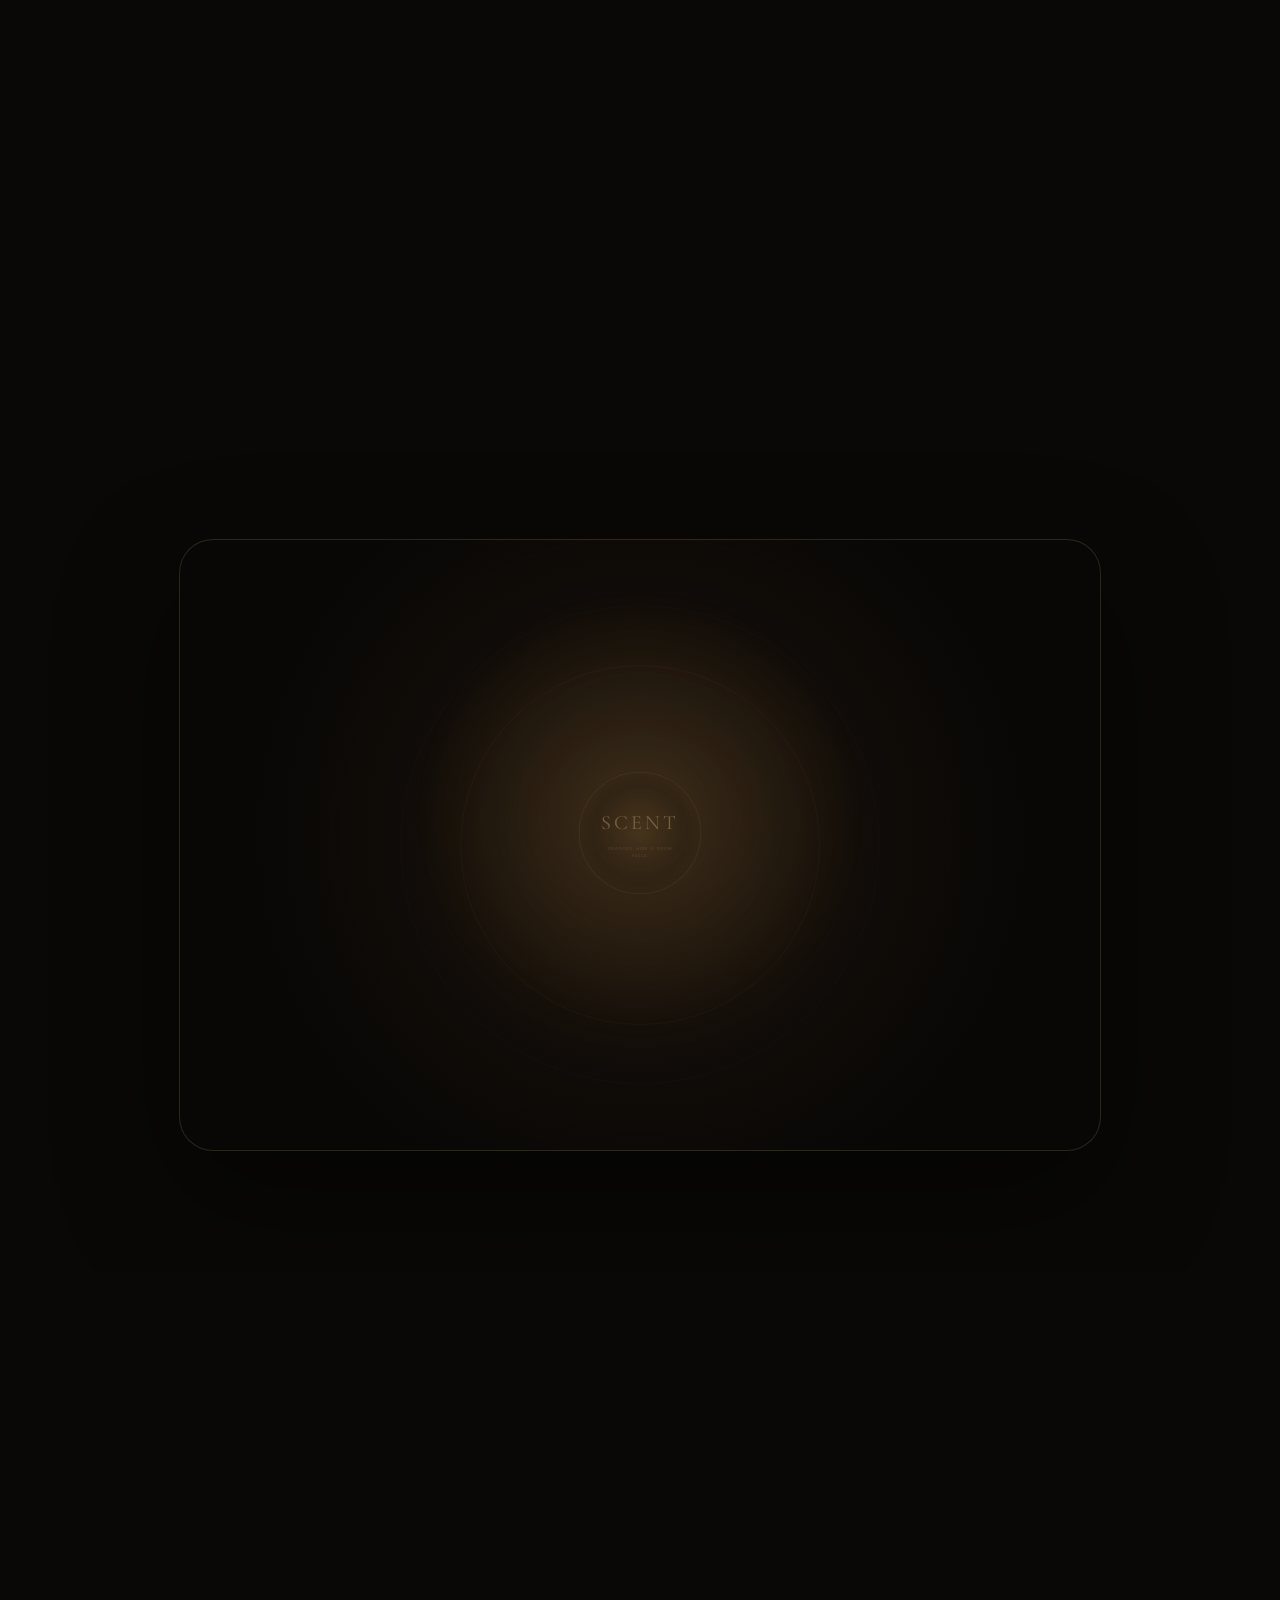
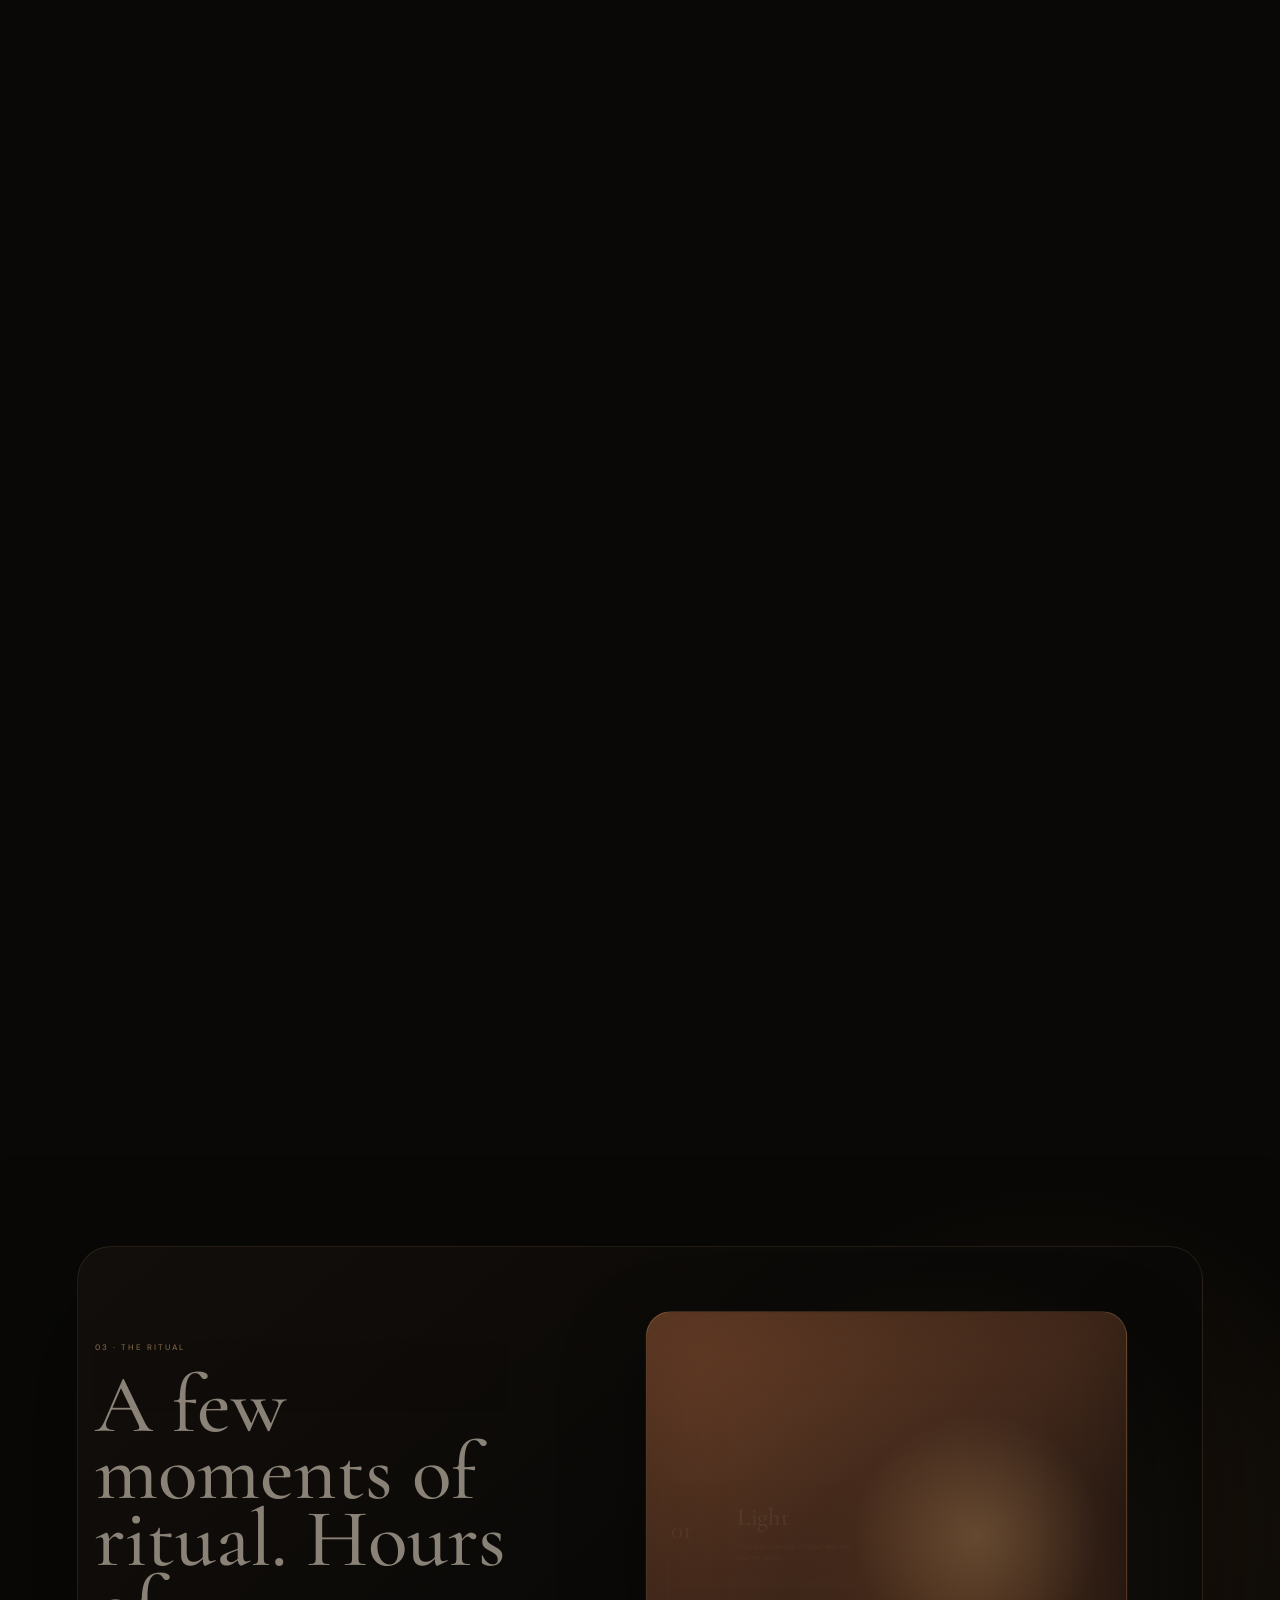
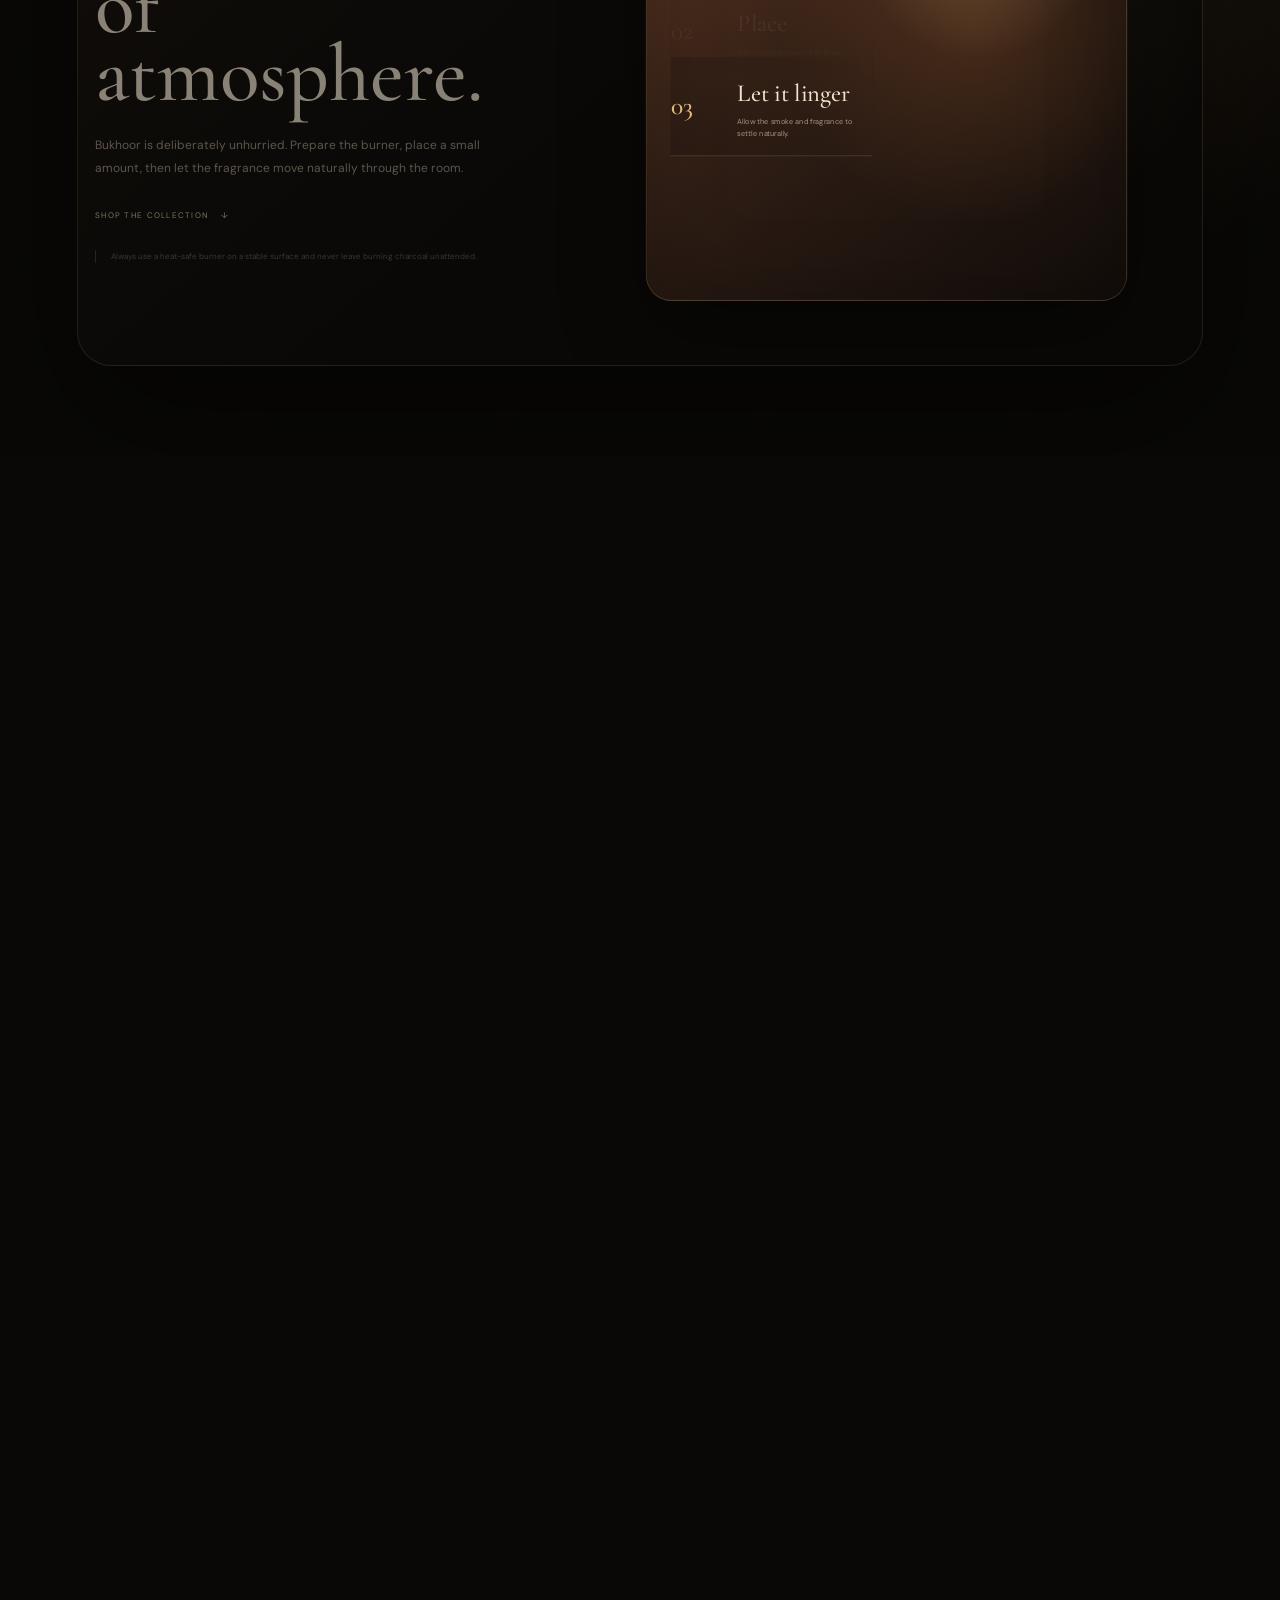
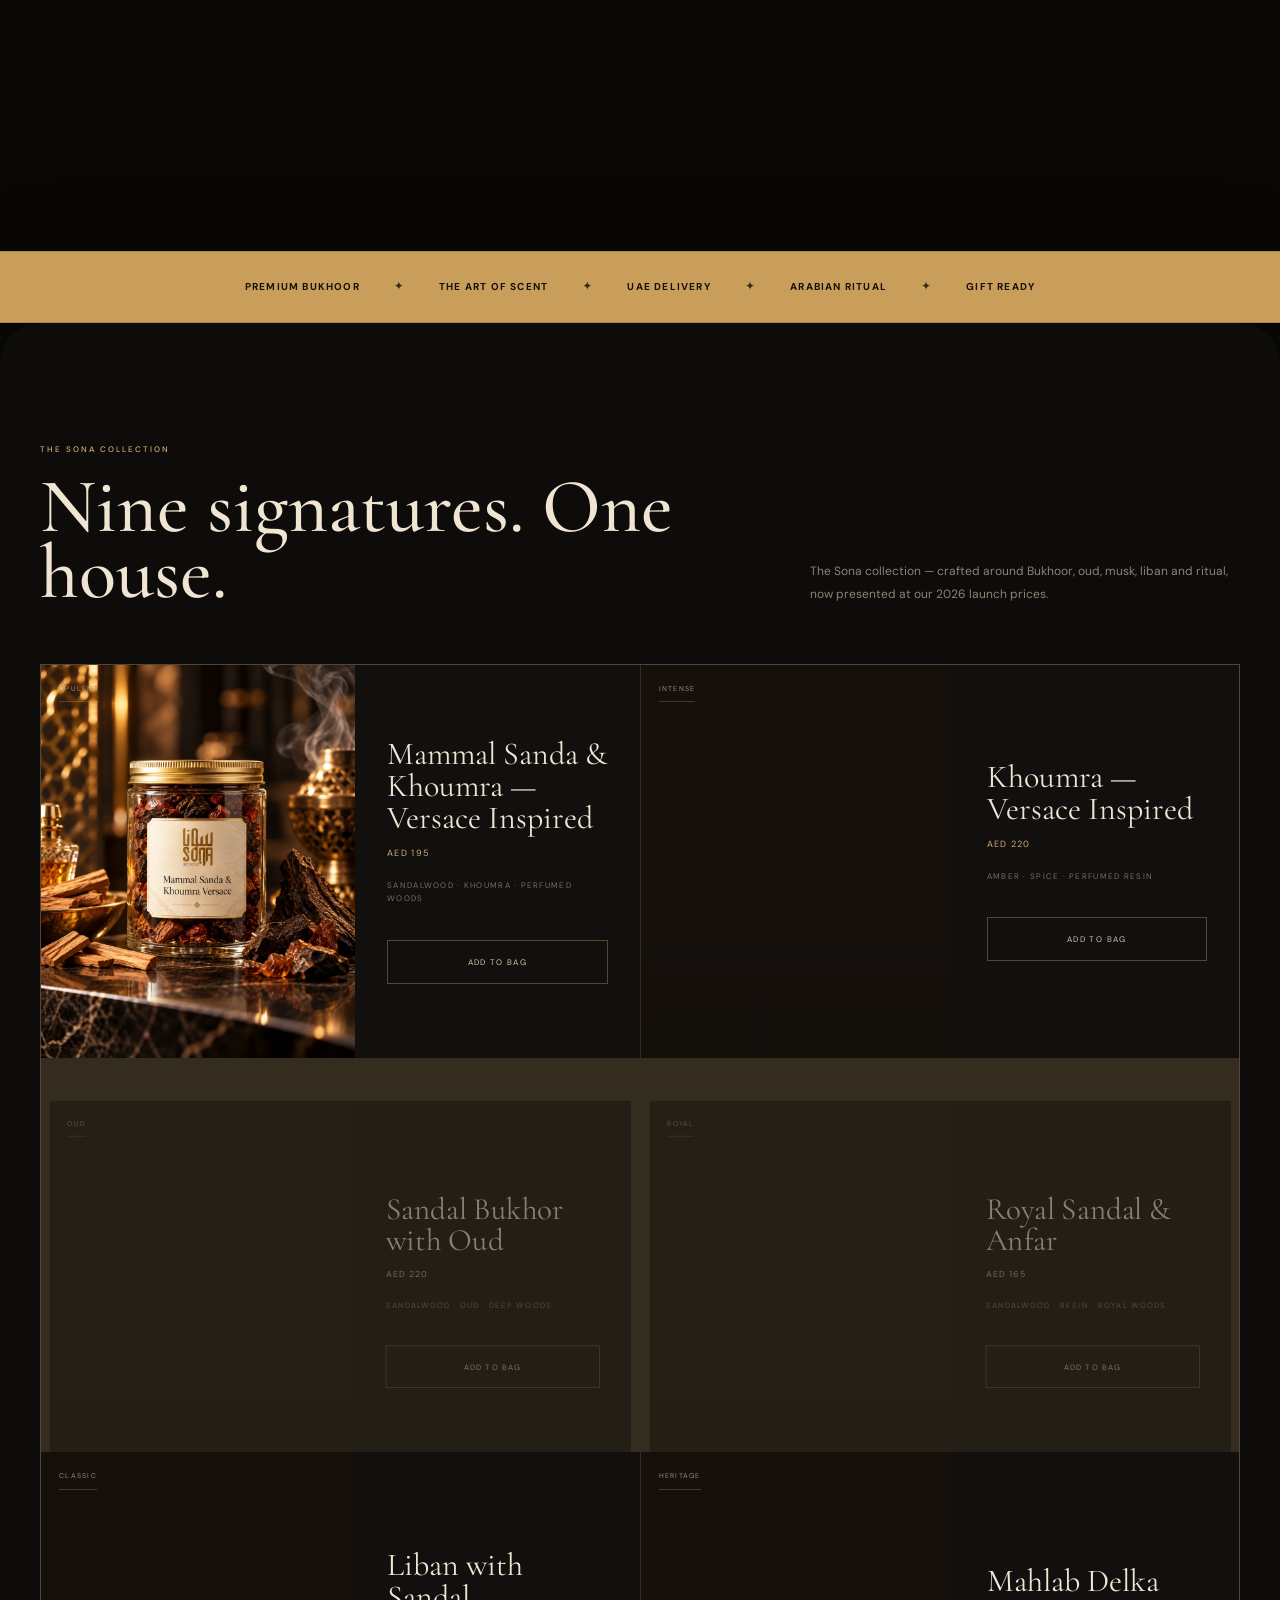
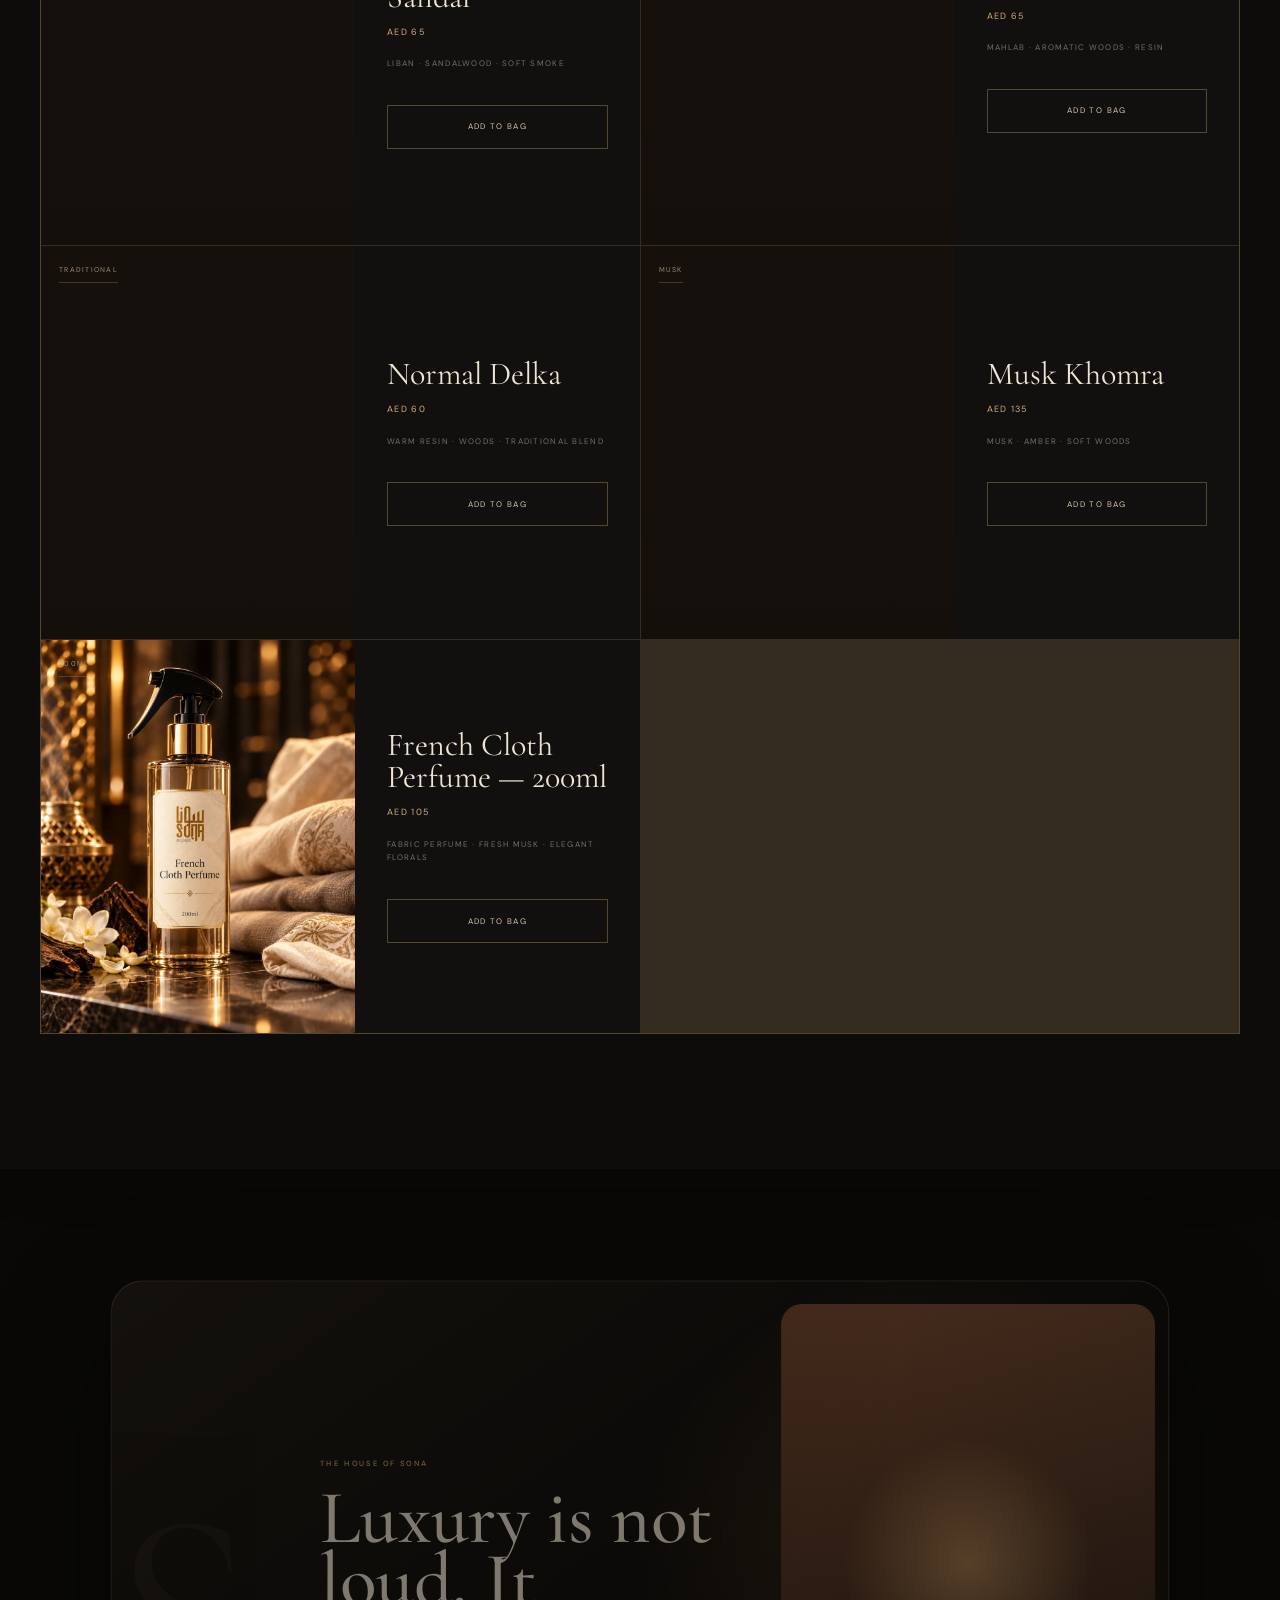
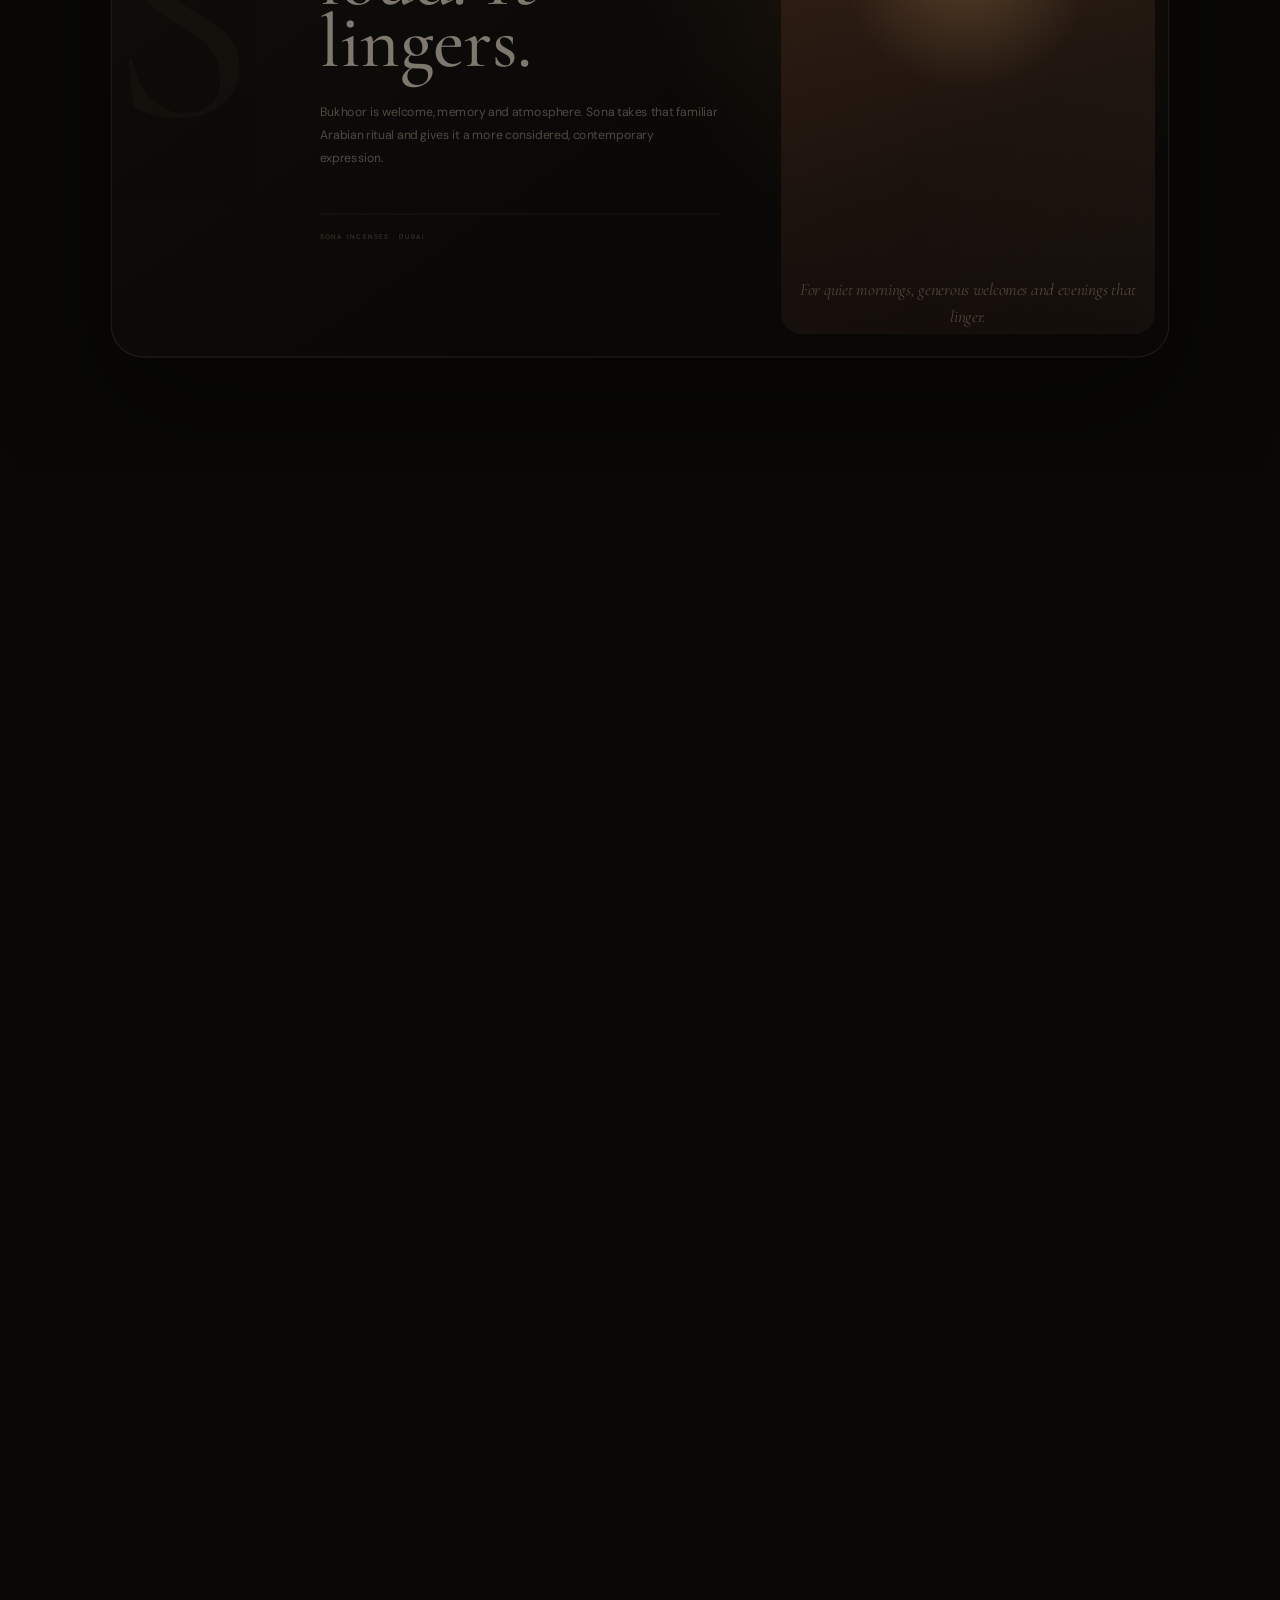
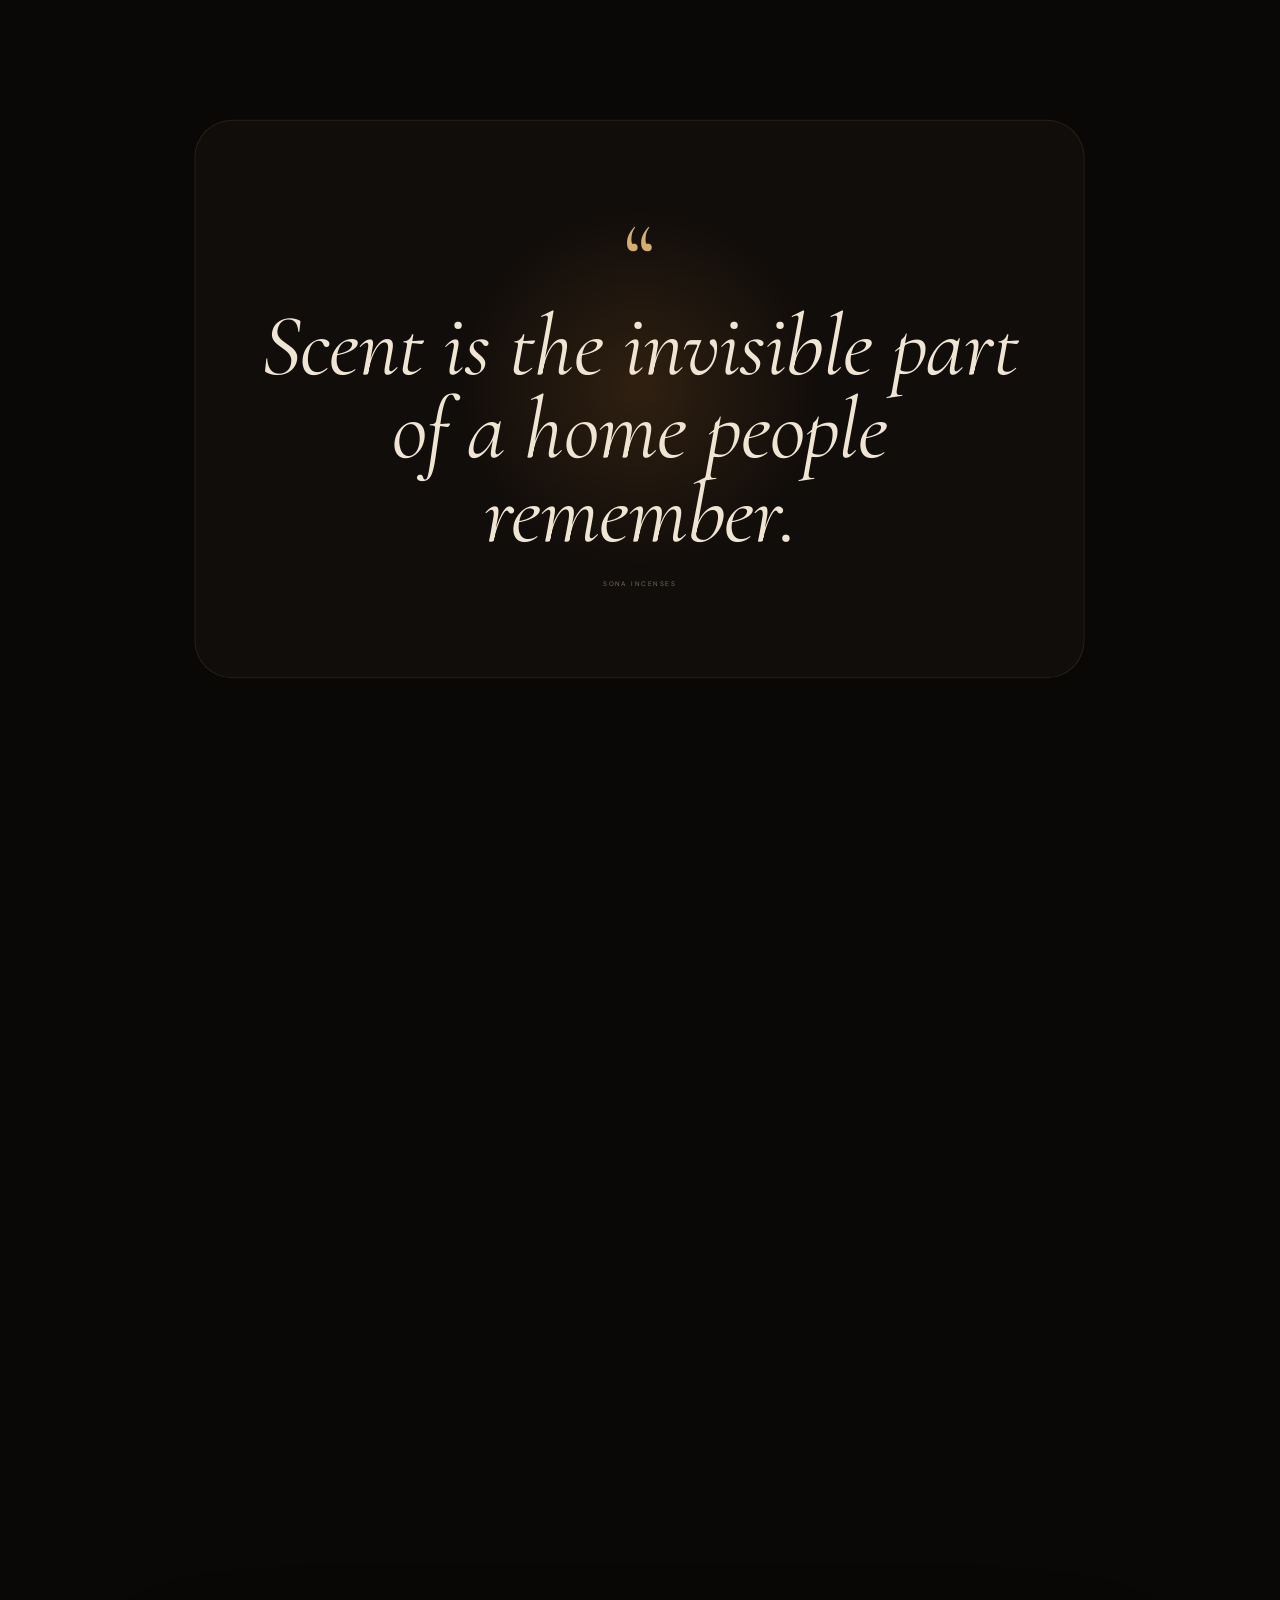
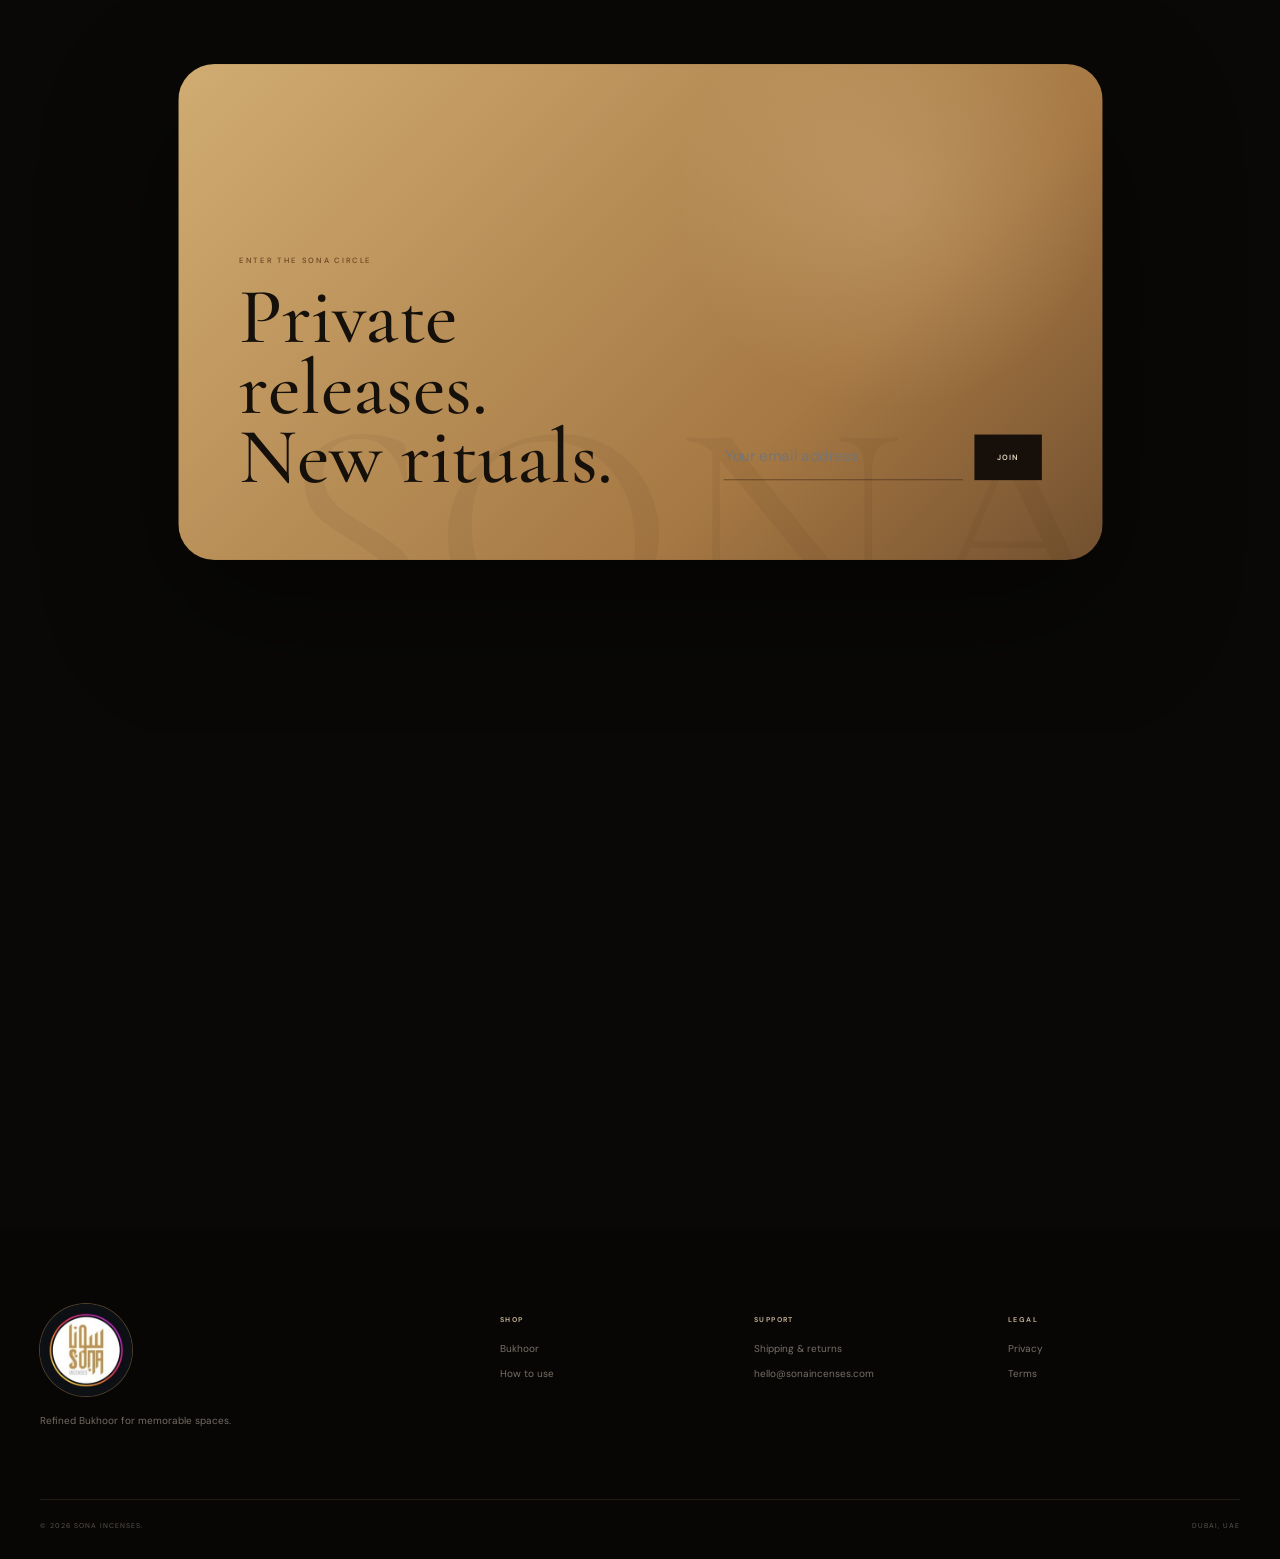
==== commit 9d7fccc7: "Apply approved luxury photography to Sona homepage chapters" ====
--- a/index.html
+++ b/index.html
@@ -53,16 +53,9 @@
         <div class="hero-meta"><div><small>01</small><span>BUKHOOR</span></div><div><small>02</small><span>OUD</span></div><div><small>03</small><span>RITUAL</span></div></div>
       </div>
 
-      <div class="hero-stage" aria-label="Sona Incenses luxury composition">
-        <div class="halo halo-a"></div><div class="halo halo-b"></div>
-        <div class="smoke smoke-a"></div><div class="smoke smoke-b"></div><div class="smoke smoke-c"></div>
-        <div class="burner">
-          <div class="burner-lid"><i></i><i></i><i></i></div>
-          <div class="burner-neck"></div>
-          <div class="burner-body"><span>S</span><small>SONA</small></div>
-          <div class="burner-foot"></div>
-        </div>
-        <div class="plinth"></div>
+      <div class="hero-stage hero-stage-photo" aria-label="Sona Incenses luxury composition">
+        <img src="assets/hero-house.webp" alt="Sona Bukhoor presented in a warm luxury setting" class="hero-house-photo">
+        <div class="hero-photo-vignette" aria-hidden="true"></div>
         <div class="hero-seal"><img src="assets/sona-logo.jpg" alt=""><span>SONA · DUBAI</span></div>
       </div>
       <div class="scroll-cue" aria-hidden="true"><span>SCROLL</span><i></i></div>
@@ -117,24 +110,16 @@
               <p class="safety-note" data-i18n="ritual.safety">Always use a heat-safe burner on a stable surface and never leave burning charcoal unattended.</p>
             </div>
 
-            <div class="ritual-stage" aria-label="Three steps of the Sona Bukhoor ritual">
-              <div class="ritual-rings" aria-hidden="true"></div>
-              <div class="ritual-object" aria-hidden="true">
-                <div class="ritual-smoke rs-one"></div>
-                <div class="ritual-smoke rs-two"></div>
-                <div class="ritual-smoke rs-three"></div>
-                <div class="ritual-ember"></div>
-                <div class="ritual-burner">
-                  <div class="ritual-burner-lid"><i></i><i></i><i></i></div>
-                  <div class="ritual-burner-neck"></div>
-                  <div class="ritual-burner-body"><span>S</span></div>
-                </div>
-              </div>
-              <ol class="ritual-steps">
+            <div class="ritual-stage ritual-stage-luxury" aria-label="Three steps of the Sona Bukhoor ritual">
+              <ol class="ritual-steps ritual-steps-clean">
                 <li><strong>01</strong><span><b data-i18n="ritual.step1.title">Light</b><small data-i18n="ritual.step1.text">Prepare charcoal or your electric burner safely.</small></span></li>
                 <li><strong>02</strong><span><b data-i18n="ritual.step2.title">Place</b><small data-i18n="ritual.step2.text">Add a small amount of Bukhoor.</small></span></li>
                 <li><strong>03</strong><span><b data-i18n="ritual.step3.title">Let it linger</b><small data-i18n="ritual.step3.text">Allow the smoke and fragrance to settle naturally.</small></span></li>
               </ol>
+              <div class="ritual-photo-wrap">
+                <img src="assets/hero-house.webp" alt="Sona Bukhoor in a warm, smoke-filled luxury setting" class="ritual-photo">
+                <div class="ritual-photo-shade" aria-hidden="true"></div>
+              </div>
             </div>
           </div>
         </section>
@@ -163,8 +148,9 @@
         <p data-i18n="story.text">Bukhoor is welcome, memory and atmosphere. Sona takes that familiar Arabian ritual and gives it a more considered, contemporary expression.</p>
         <div class="manifesto-sign">SONA INCENSES · DUBAI</div>
       </div>
-      <div class="manifesto-art">
-        <div class="orbit"></div><div class="vessel"><span>SONA</span></div>
+      <div class="manifesto-art manifesto-art-photo">
+        <img src="assets/luxury-house.webp" alt="Sona Bukhoor in a refined amber-lit setting" class="manifesto-photo">
+        <div class="manifesto-photo-shade" aria-hidden="true"></div>
         <p data-i18n="story.note">For quiet mornings, generous welcomes and evenings that linger.</p>
       </div>
     </section>
--- a/styles.css
+++ b/styles.css
@@ -523,3 +523,196 @@
   background-repeat:no-repeat!important;
 }
 .cart-thumb img{position:relative;z-index:1}
+
+
+/* === Approved homepage journey: Emotion → Understanding → Ritual → Collection === */
+
+/* 02 — Scent architecture. The brand mark gives way to scent language. */
+.experience-card{isolation:isolate}
+.scent-core{
+  position:absolute;left:50%;top:48%;translate:-50% -50%;
+  width:170px;height:170px;border-radius:50%;
+  display:flex;flex-direction:column;align-items:center;justify-content:center;
+  z-index:2;text-align:center;
+  border:1px solid rgba(211,173,114,.28);
+  background:radial-gradient(circle,rgba(211,173,114,.14),rgba(18,13,9,.44) 55%,transparent 72%);
+  transform:scale(calc(.72 + var(--experience-p,0)*.34));
+  opacity:clamp(.18,calc(.35 + var(--experience-p,0)*.55),.92)
+}
+.scent-core span{font-family:var(--serif);font-size:28px;letter-spacing:.16em;color:#e4c28d}
+.scent-core small{max-width:110px;margin-top:9px;font-size:6px;line-height:1.55;letter-spacing:.19em;color:#87796b}
+.scent-note{
+  position:absolute;z-index:3;display:flex;flex-direction:column;gap:4px;
+  min-width:150px;padding-left:14px;border-left:1px solid rgba(211,173,114,.42);
+  transform:translateY(calc(22px - var(--experience-p,0)*22px))
+}
+.scent-note strong{font-family:var(--serif);font-size:23px;font-weight:500;letter-spacing:.08em;color:#ead9bf}
+.scent-note span{font-size:7px;letter-spacing:.13em;text-transform:uppercase;color:#8f8173}
+.scent-woods{left:28%;top:31%;opacity:clamp(0,calc((var(--experience-p,0) - .14)*4.7),1)}
+.scent-resins{right:24%;top:39%;opacity:clamp(0,calc((var(--experience-p,0) - .31)*4.7),1)}
+.scent-softness{left:54%;top:68%;opacity:clamp(0,calc((var(--experience-p,0) - .48)*4.7),1)}
+.experience-copy{
+  opacity:clamp(0,calc((var(--experience-p,0) - .56)*3.2),1);
+  max-width:720px
+}
+.experience-copy h2{max-width:680px}
+.experience-copy>p:last-child{font-family:var(--serif);font-size:clamp(18px,1.45vw,24px);line-height:1.45;color:#c3b39f;max-width:590px}
+.experience-index{opacity:clamp(0,calc((var(--experience-p,0) - .72)*4),1)}
+
+/* 03 — Ritual. Warm bronze panel with staged smoke and three-step reveal. */
+.ritual-scroll{height:255vh;background:#090806}
+.ritual-sticky{
+  background:
+    radial-gradient(circle at 82% 42%,rgba(177,111,51,.16),transparent 30%),
+    #090806
+}
+.ritual-scroll .ritual-section{
+  width:calc(88vw + 12vw * var(--ritual-p,0));
+  height:calc(80vh + 20vh * var(--ritual-p,0));
+  border-radius:calc(34px * (1 - var(--ritual-p,0)));
+  background:
+    radial-gradient(circle at 78% 43%,rgba(232,186,116,.09),transparent 30%),
+    linear-gradient(140deg,#120e0b,#090806 58%);
+  box-shadow:0 48px 140px rgba(0,0,0,.5)
+}
+.ritual-scroll .ritual-shell{
+  width:min(var(--max),100%);height:100%;padding:0 4vw;
+  grid-template-columns:.88fr 1.12fr;gap:6vw;align-items:center
+}
+.ritual-scroll .ritual-intro{
+  position:relative;z-index:4;
+  transform:translateX(calc(-34px + 34px * var(--ritual-p,0)));
+  opacity:calc(.55 + .45 * var(--ritual-p,0))
+}
+.ritual-scroll .ritual-intro h2{
+  font-size:clamp(58px,6.4vw,102px);line-height:.82;max-width:690px
+}
+.ritual-scroll .ritual-intro>p:not(.eyebrow):not(.safety-note){
+  max-width:560px;color:#a09385;font-size:12px;line-height:1.9;margin-top:26px
+}
+.ritual-shop-link{margin-top:30px;width:max-content;color:#dec8aa}
+.ritual-scroll .safety-note{color:#625b53;border-color:rgba(211,173,114,.28);max-width:500px}
+.ritual-stage{
+  position:relative;height:72vh;min-height:560px;overflow:hidden;
+  border-radius:28px;
+  background:
+    radial-gradient(circle at 69% 38%,rgba(244,203,137,.20),transparent 25%),
+    radial-gradient(circle at 68% 54%,rgba(158,92,43,.24),transparent 42%),
+    linear-gradient(145deg,#6a4028,#2c1c14 58%,#120d0a);
+  border:1px solid rgba(221,182,122,.18);
+  transform:scale(calc(.91 + .09 * var(--ritual-p,0)));
+  box-shadow:inset 0 0 90px rgba(0,0,0,.22),0 35px 90px rgba(0,0,0,.36)
+}
+.ritual-rings{
+  position:absolute;right:-4%;top:8%;width:62%;aspect-ratio:1;border-radius:50%;
+  border:1px solid rgba(240,211,164,.19);
+  box-shadow:0 0 0 64px rgba(255,255,255,.018),0 0 0 128px rgba(255,255,255,.012);
+  transform:scale(calc(.84 + .2 * var(--ritual-p,0)));
+  opacity:calc(.45 + .25 * var(--ritual-p,0))
+}
+.ritual-object{
+  position:absolute;right:3%;top:8%;bottom:8%;width:52%;
+  transform:translateY(calc(38px - 48px * var(--ritual-p,0))) scale(calc(.82 + .16 * var(--ritual-p,0)));
+  transform-origin:center 70%;
+  filter:drop-shadow(0 35px 48px rgba(0,0,0,.42))
+}
+.ritual-burner{position:absolute;left:50%;bottom:13%;translate:-50% 0;width:210px;z-index:3}
+.ritual-burner-lid{
+  width:128px;height:50px;margin:auto;position:relative;
+  background:linear-gradient(135deg,#714623,#e1bd79 43%,#82512a);
+  clip-path:polygon(10% 100%,0 42%,20% 5%,80% 5%,100% 42%,90% 100%)
+}
+.ritual-burner-lid i{position:absolute;top:14px;width:5px;height:17px;background:#2b1a10}
+.ritual-burner-lid i:nth-child(1){left:35px}.ritual-burner-lid i:nth-child(2){left:61px}.ritual-burner-lid i:nth-child(3){right:35px}
+.ritual-burner-neck{width:67px;height:56px;margin:auto;background:linear-gradient(90deg,#56331a,#e1bb76 48%,#6f4221)}
+.ritual-burner-body{
+  width:200px;height:170px;margin:auto;
+  clip-path:polygon(18% 0,82% 0,100% 100%,0 100%);
+  background:linear-gradient(140deg,#4d2d18,#d0a05a 34%,#82502a 68%,#352013);
+  display:grid;place-items:center;border-top:1px solid rgba(242,208,150,.72)
+}
+.ritual-burner-body span{font-family:var(--serif);font-size:54px;color:#2b1a11}
+.ritual-ember{
+  position:absolute;left:50%;bottom:47%;translate:-50% 0;width:66px;height:18px;border-radius:50%;
+  background:#cf7b39;filter:blur(9px);opacity:clamp(.08,calc(var(--ritual-p,0)*1.2),.82)
+}
+.ritual-smoke{
+  position:absolute;left:50%;bottom:48%;width:110px;height:250px;border-left:1px solid rgba(248,232,210,.31);
+  border-radius:50%;transform-origin:bottom;filter:blur(.2px);
+  opacity:clamp(0,calc((var(--ritual-p,0) - .30)*2.7),.9)
+}
+.rs-one{transform:translateX(-10px) rotate(7deg)}
+.rs-two{height:220px;transform:translateX(22px) rotate(-11deg);opacity:clamp(0,calc((var(--ritual-p,0) - .40)*2.6),.62)}
+.rs-three{height:190px;transform:translateX(-44px) rotate(15deg);opacity:clamp(0,calc((var(--ritual-p,0) - .52)*2.5),.42)}
+.ritual-stage .ritual-steps{
+  position:absolute;left:5%;top:10%;bottom:10%;width:42%;z-index:5;
+  margin:0;padding:0;border:0;display:flex;flex-direction:column;justify-content:center;gap:8px;
+  transform:none!important
+}
+.ritual-stage .ritual-steps li{
+  grid-template-columns:58px 1fr;gap:15px;padding:18px 0;
+  border-bottom:1px solid rgba(240,215,177,.14);
+  background:linear-gradient(90deg,rgba(11,8,6,.22),transparent);
+  transform:translateY(28px)
+}
+.ritual-stage .ritual-steps li:nth-child(1){opacity:clamp(.06,calc((var(--ritual-p,0) - .05)*4.4),1);transform:translateY(calc((1 - clamp(0,calc((var(--ritual-p,0) - .05)*3),1))*28px))}
+.ritual-stage .ritual-steps li:nth-child(2){opacity:clamp(.06,calc((var(--ritual-p,0) - .30)*4.4),1);transform:translateY(calc((1 - clamp(0,calc((var(--ritual-p,0) - .30)*3),1))*28px))}
+.ritual-stage .ritual-steps li:nth-child(3){opacity:clamp(.06,calc((var(--ritual-p,0) - .55)*4.4),1);transform:translateY(calc((1 - clamp(0,calc((var(--ritual-p,0) - .55)*3),1))*28px))}
+.ritual-stage .ritual-steps strong{font-size:28px;color:#e5bd7f}
+.ritual-stage .ritual-steps b{font-size:27px;color:#f0e3cf}
+.ritual-stage .ritual-steps small{font-size:8px;line-height:1.55;color:#a8947d;max-width:190px}
+
+/* Collection now follows the ritual directly, like a reveal of the finished collection. */
+.marquee{position:relative;z-index:3}
+.collection-section{position:relative;z-index:2}
+
+/* RTL keeps the composition balanced. */
+html[dir=rtl] .scent-note{padding-left:0;padding-right:14px;border-left:0;border-right:1px solid rgba(211,173,114,.42)}
+html[dir=rtl] .ritual-scroll .safety-note{border-left:0;border-right:1px solid rgba(211,173,114,.28);padding-left:0;padding-right:15px}
+
+/* Mobile version keeps the same story without overcrowding the screen. */
+@media(max-width:820px){
+  .experience-scroll{height:205svh}
+  .scent-core{width:126px;height:126px;top:41%}
+  .scent-core span{font-size:22px}.scent-core small{font-size:5px}
+  .scent-note{min-width:0;padding-left:10px}
+  .scent-note strong{font-size:18px}.scent-note span{font-size:6px}
+  .scent-woods{left:12%;top:22%}.scent-resins{right:9%;top:37%}.scent-softness{left:46%;top:58%}
+  .experience-copy{bottom:7vh}
+  .experience-copy h2{font-size:clamp(43px,12.5vw,61px)}
+  .experience-copy>p:last-child{font-size:16px;line-height:1.35;margin-top:16px}
+  .ritual-scroll{height:220svh}
+  .ritual-scroll .ritual-section{
+    width:calc(92vw + 8vw * var(--ritual-p,0));
+    height:calc(82svh + 18svh * var(--ritual-p,0));
+    padding:0
+  }
+  .ritual-scroll .ritual-shell{grid-template-columns:1fr;height:100%;padding:0;gap:0;position:relative}
+  .ritual-scroll .ritual-intro{
+    position:absolute;left:24px;right:24px;top:7vh;z-index:7;
+    transform:translateY(calc(18px - 18px * var(--ritual-p,0)));
+    text-shadow:0 2px 22px rgba(0,0,0,.65)
+  }
+  .ritual-scroll .ritual-intro h2{font-size:clamp(43px,12vw,58px);max-width:88%}
+  .ritual-scroll .ritual-intro>p:not(.eyebrow):not(.safety-note){font-size:9px;line-height:1.6;max-width:86%;margin-top:14px}
+  .ritual-shop-link{margin-top:16px}
+  .ritual-scroll .safety-note{display:none}
+  .ritual-stage{
+    position:absolute;inset:0;height:100%;min-height:0;border-radius:inherit;
+    transform:none;background:
+      linear-gradient(180deg,rgba(8,6,5,.10),rgba(8,6,5,.48) 42%,rgba(8,6,5,.91) 82%),
+      radial-gradient(circle at 70% 46%,rgba(222,168,95,.20),transparent 27%),
+      linear-gradient(145deg,#5e3925,#20140f 63%,#0c0907)
+  }
+  .ritual-rings{right:-22%;top:29%;width:88%}
+  .ritual-object{right:-4%;top:27%;bottom:25%;width:58%;transform:scale(calc(.68 + .10 * var(--ritual-p,0)))}
+  .ritual-burner{width:180px}.ritual-burner-body{width:170px;height:145px}.ritual-burner-lid{width:110px}.ritual-burner-neck{width:58px}
+  .ritual-stage .ritual-steps{
+    left:24px;right:24px;top:auto;bottom:5vh;width:auto;height:auto;gap:0;justify-content:flex-end
+  }
+  .ritual-stage .ritual-steps li{grid-template-columns:48px 1fr;padding:11px 0}
+  .ritual-stage .ritual-steps strong{font-size:22px}.ritual-stage .ritual-steps b{font-size:21px}.ritual-stage .ritual-steps small{font-size:7px}
+}
+@media(prefers-reduced-motion:reduce){
+  .scent-note,.scent-core,.ritual-object,.ritual-stage .ritual-steps li{opacity:1!important;transform:none!important}
+}
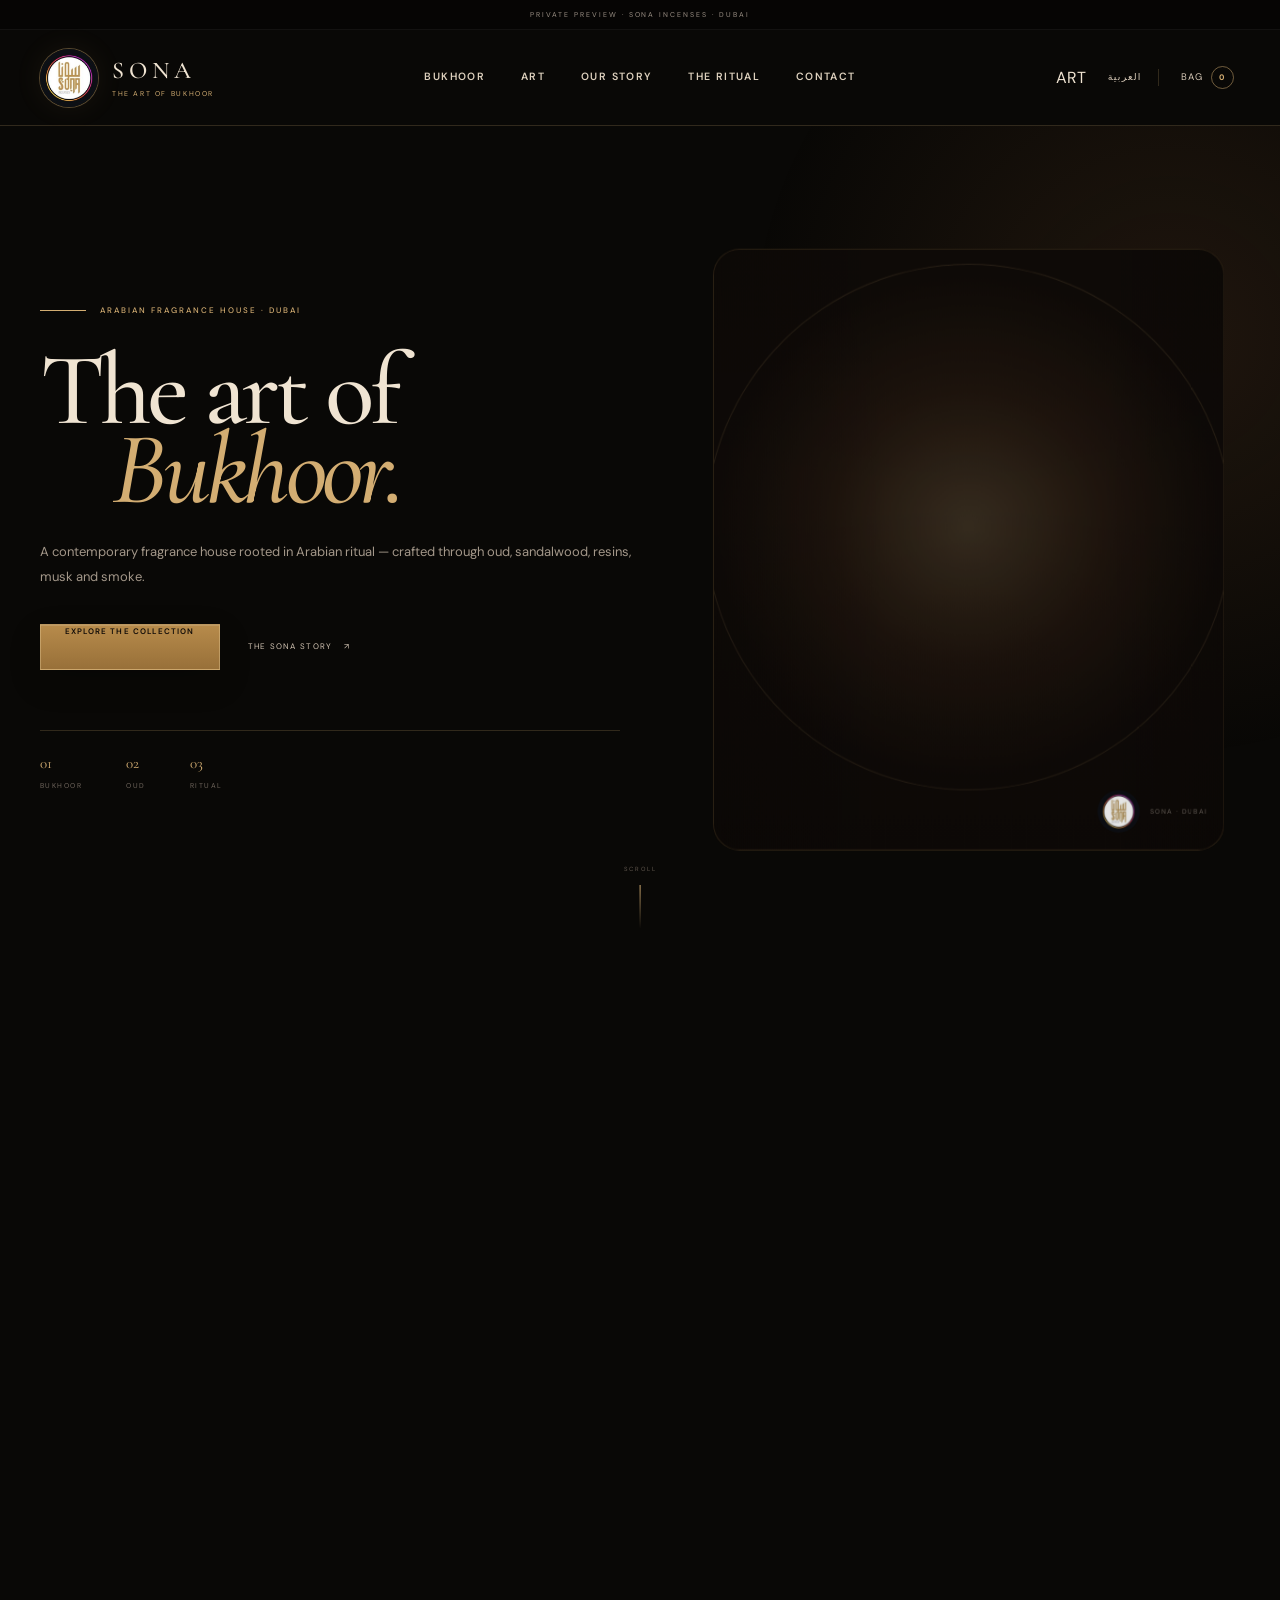
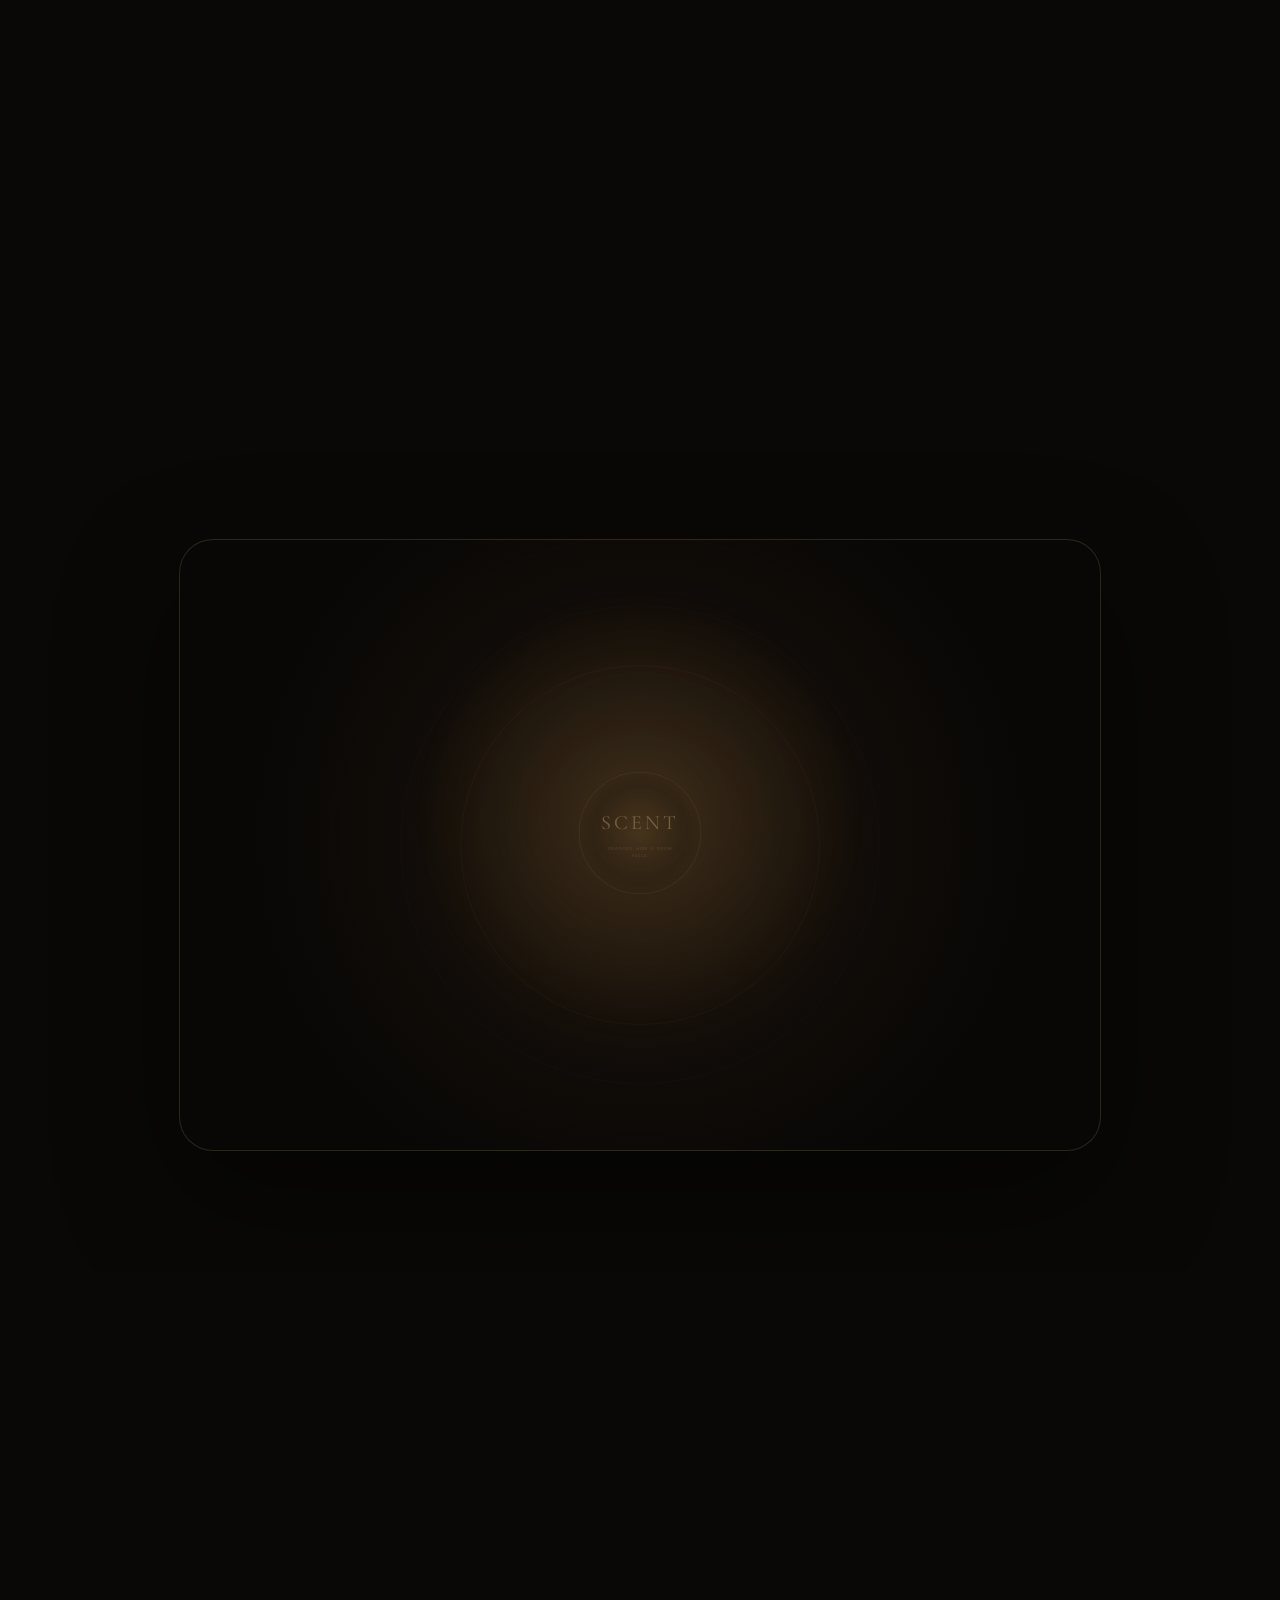
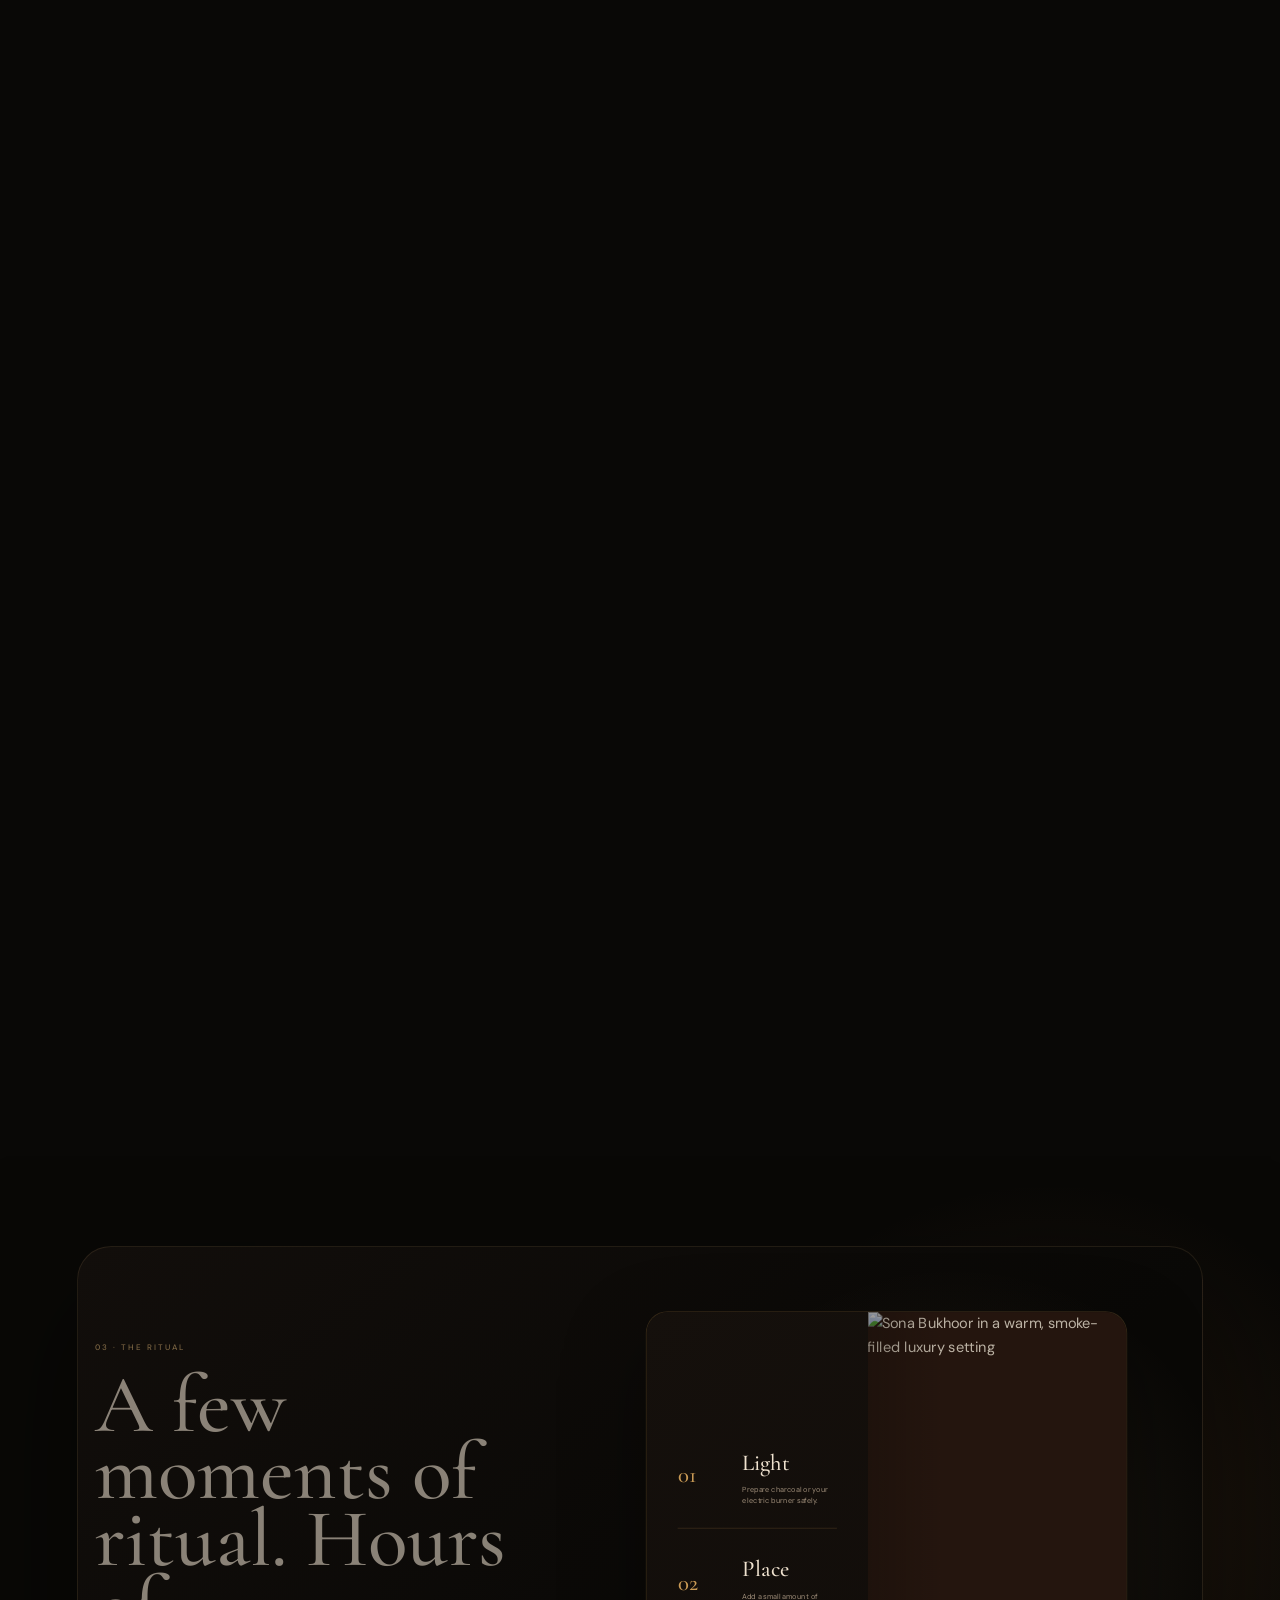
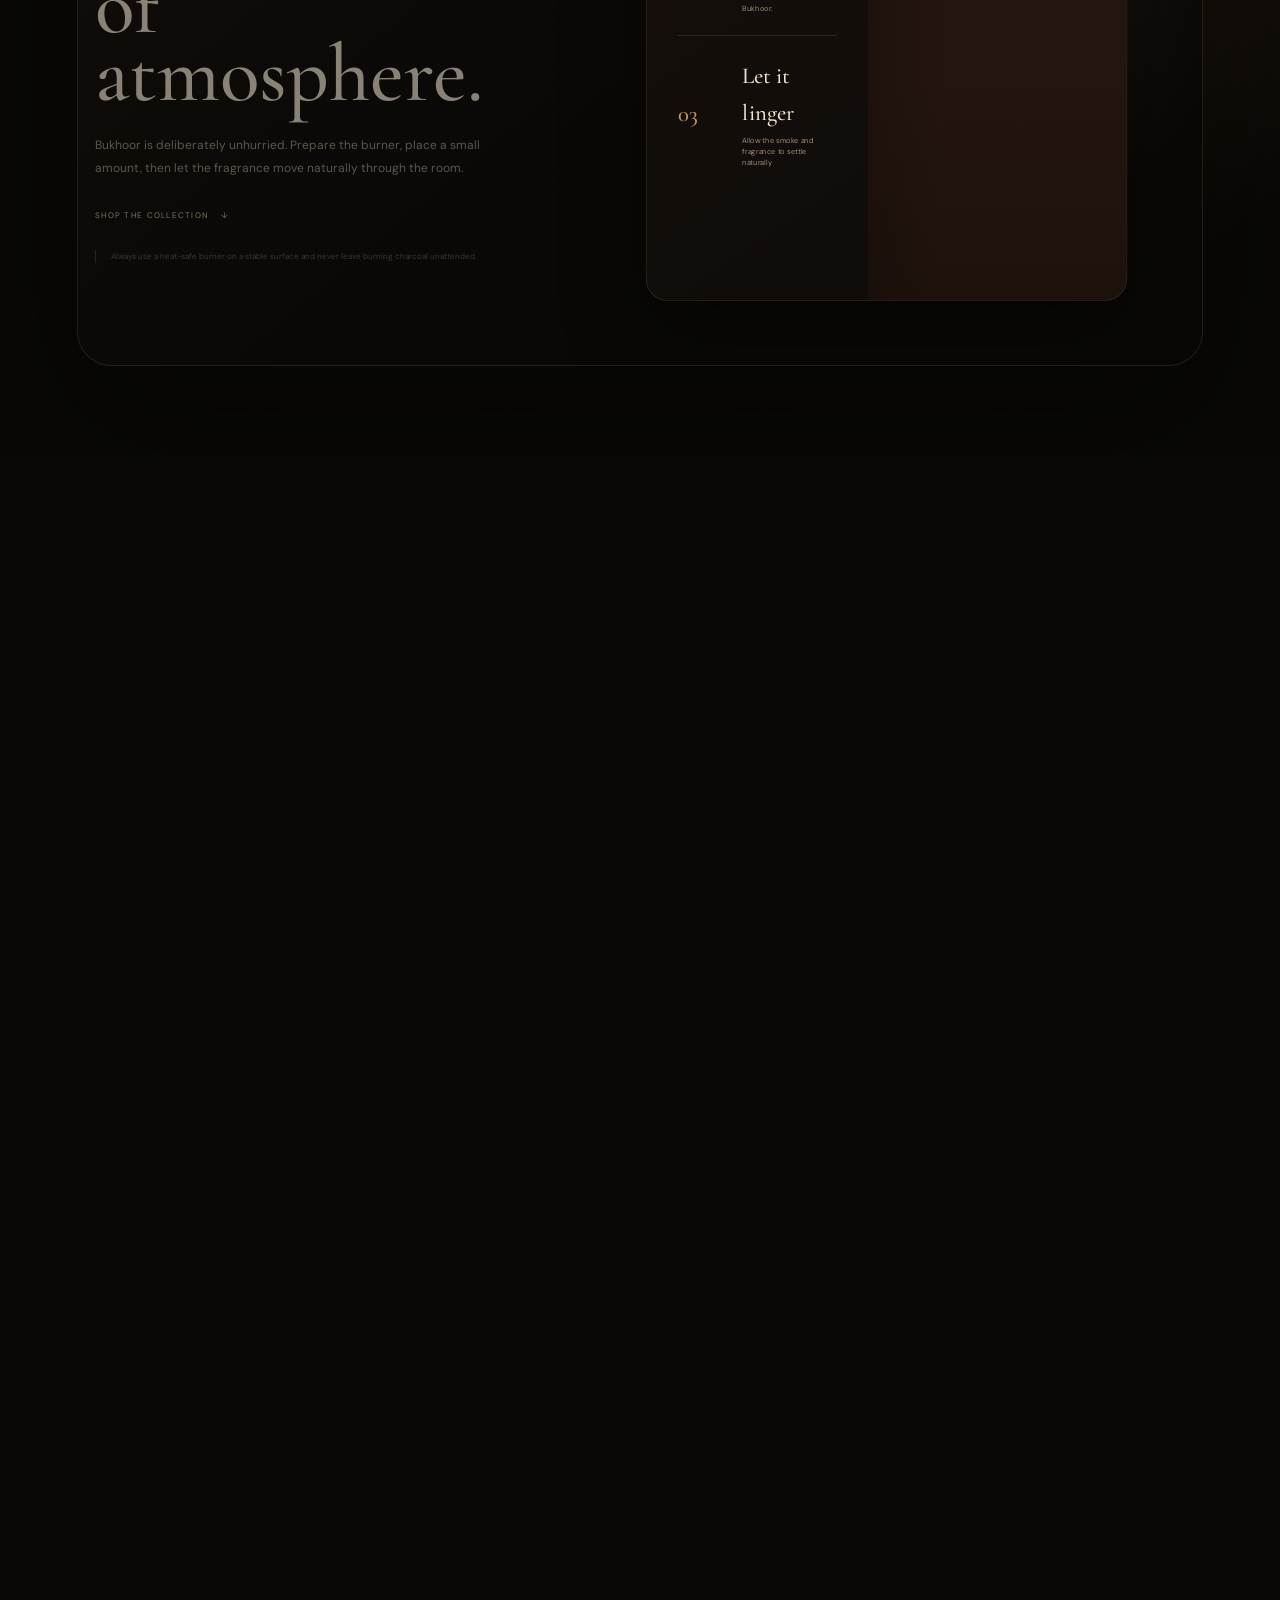
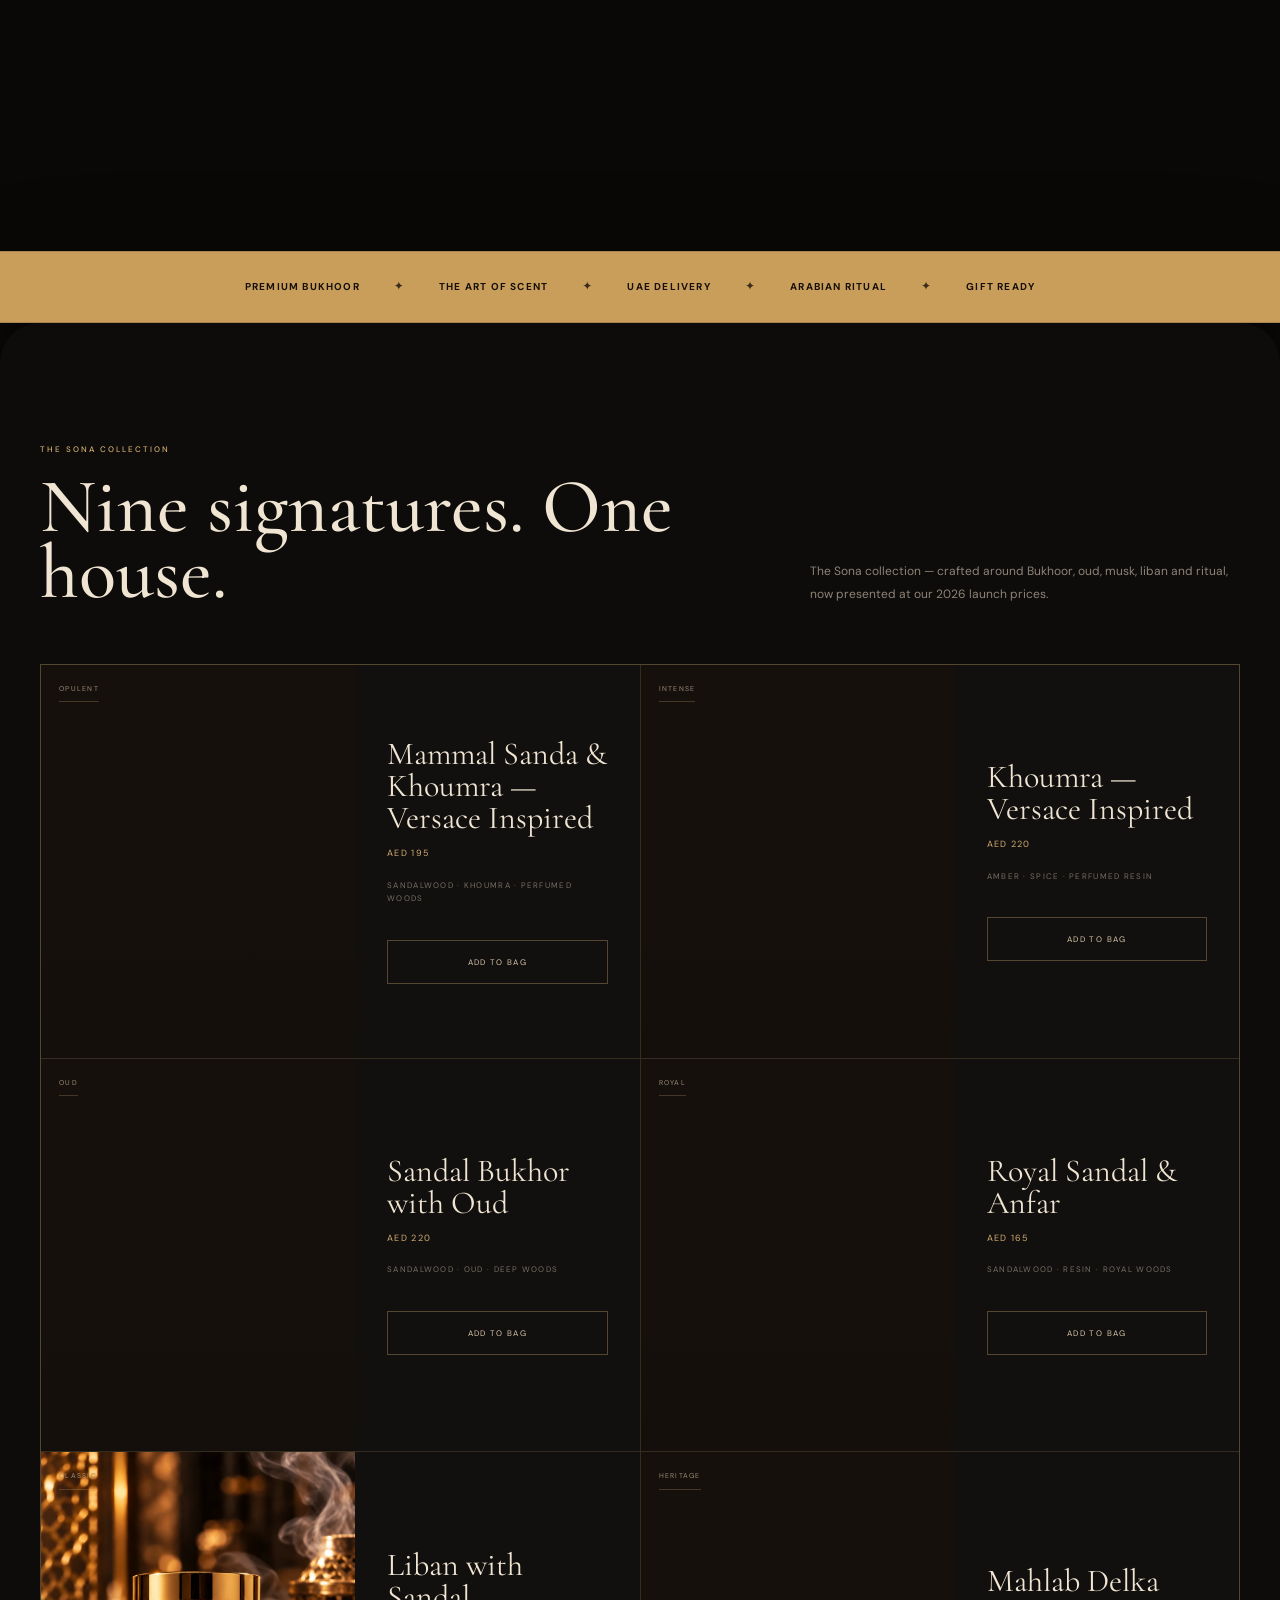
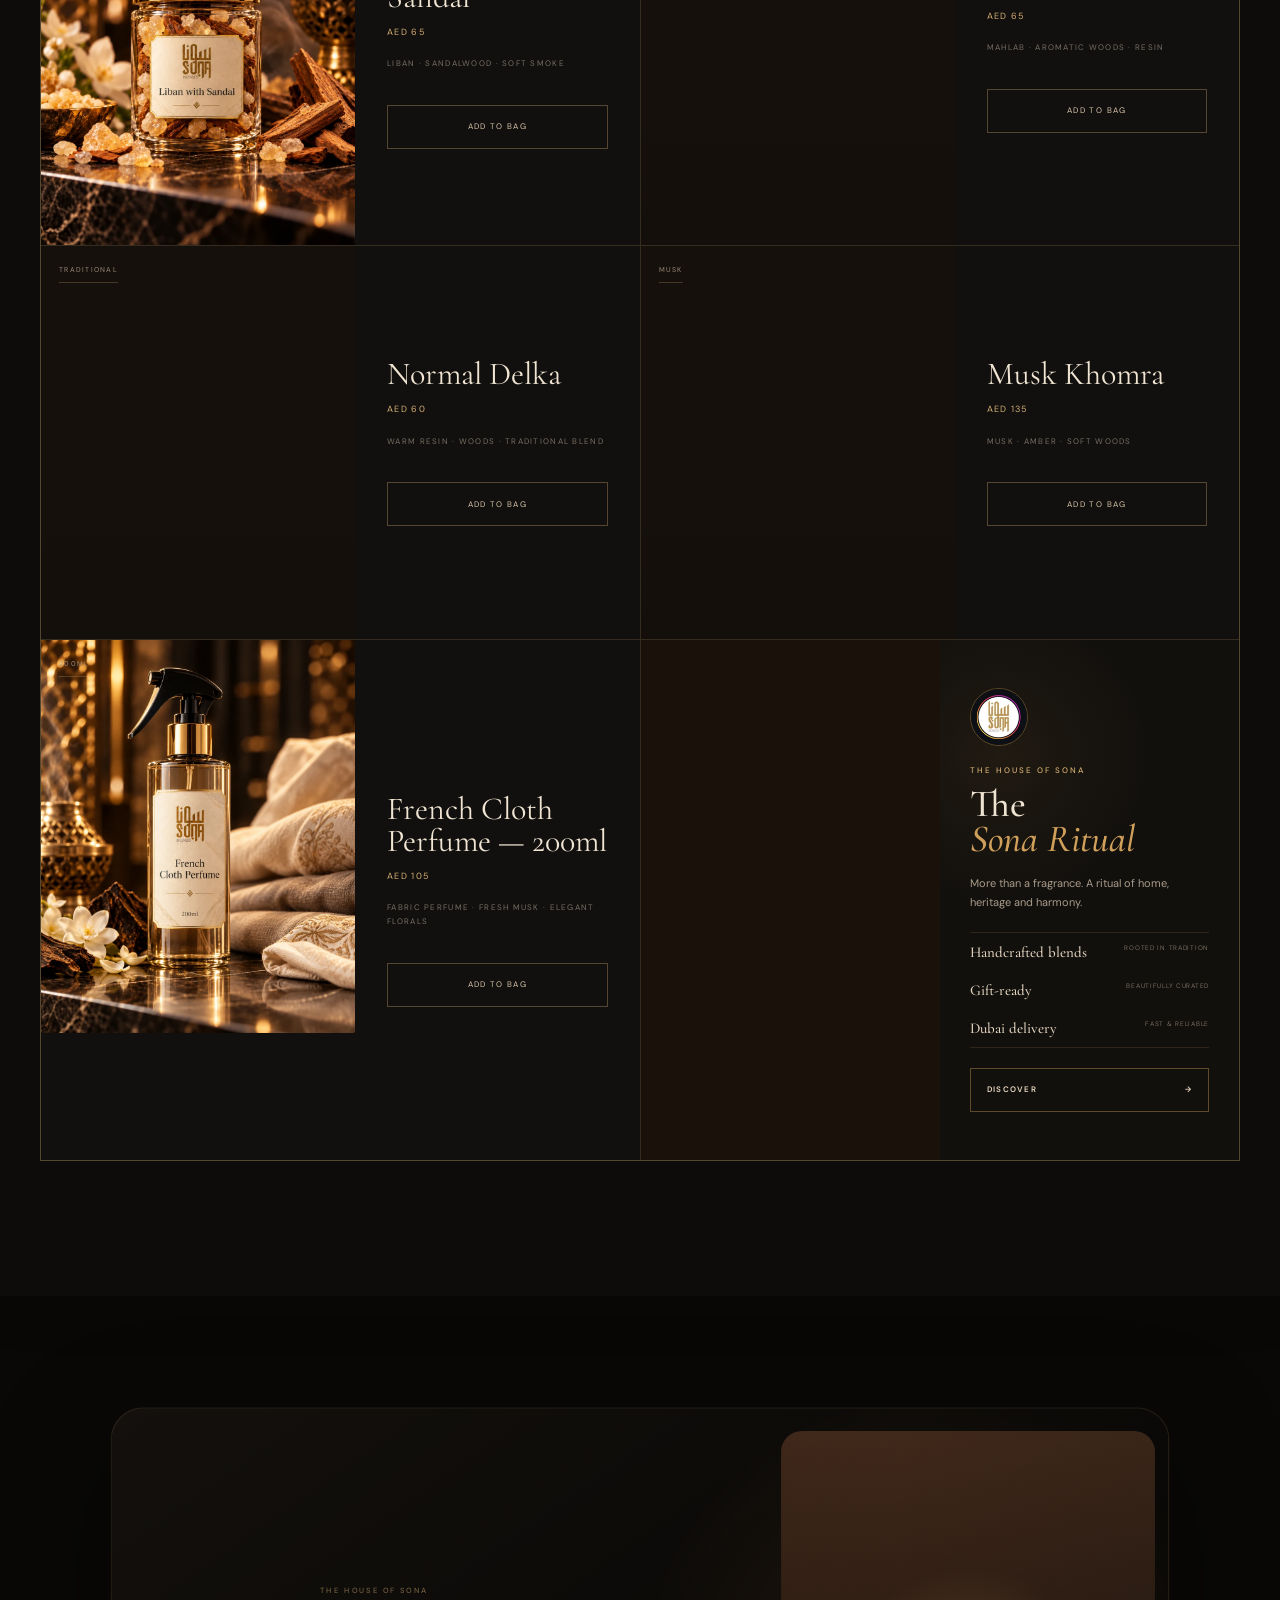
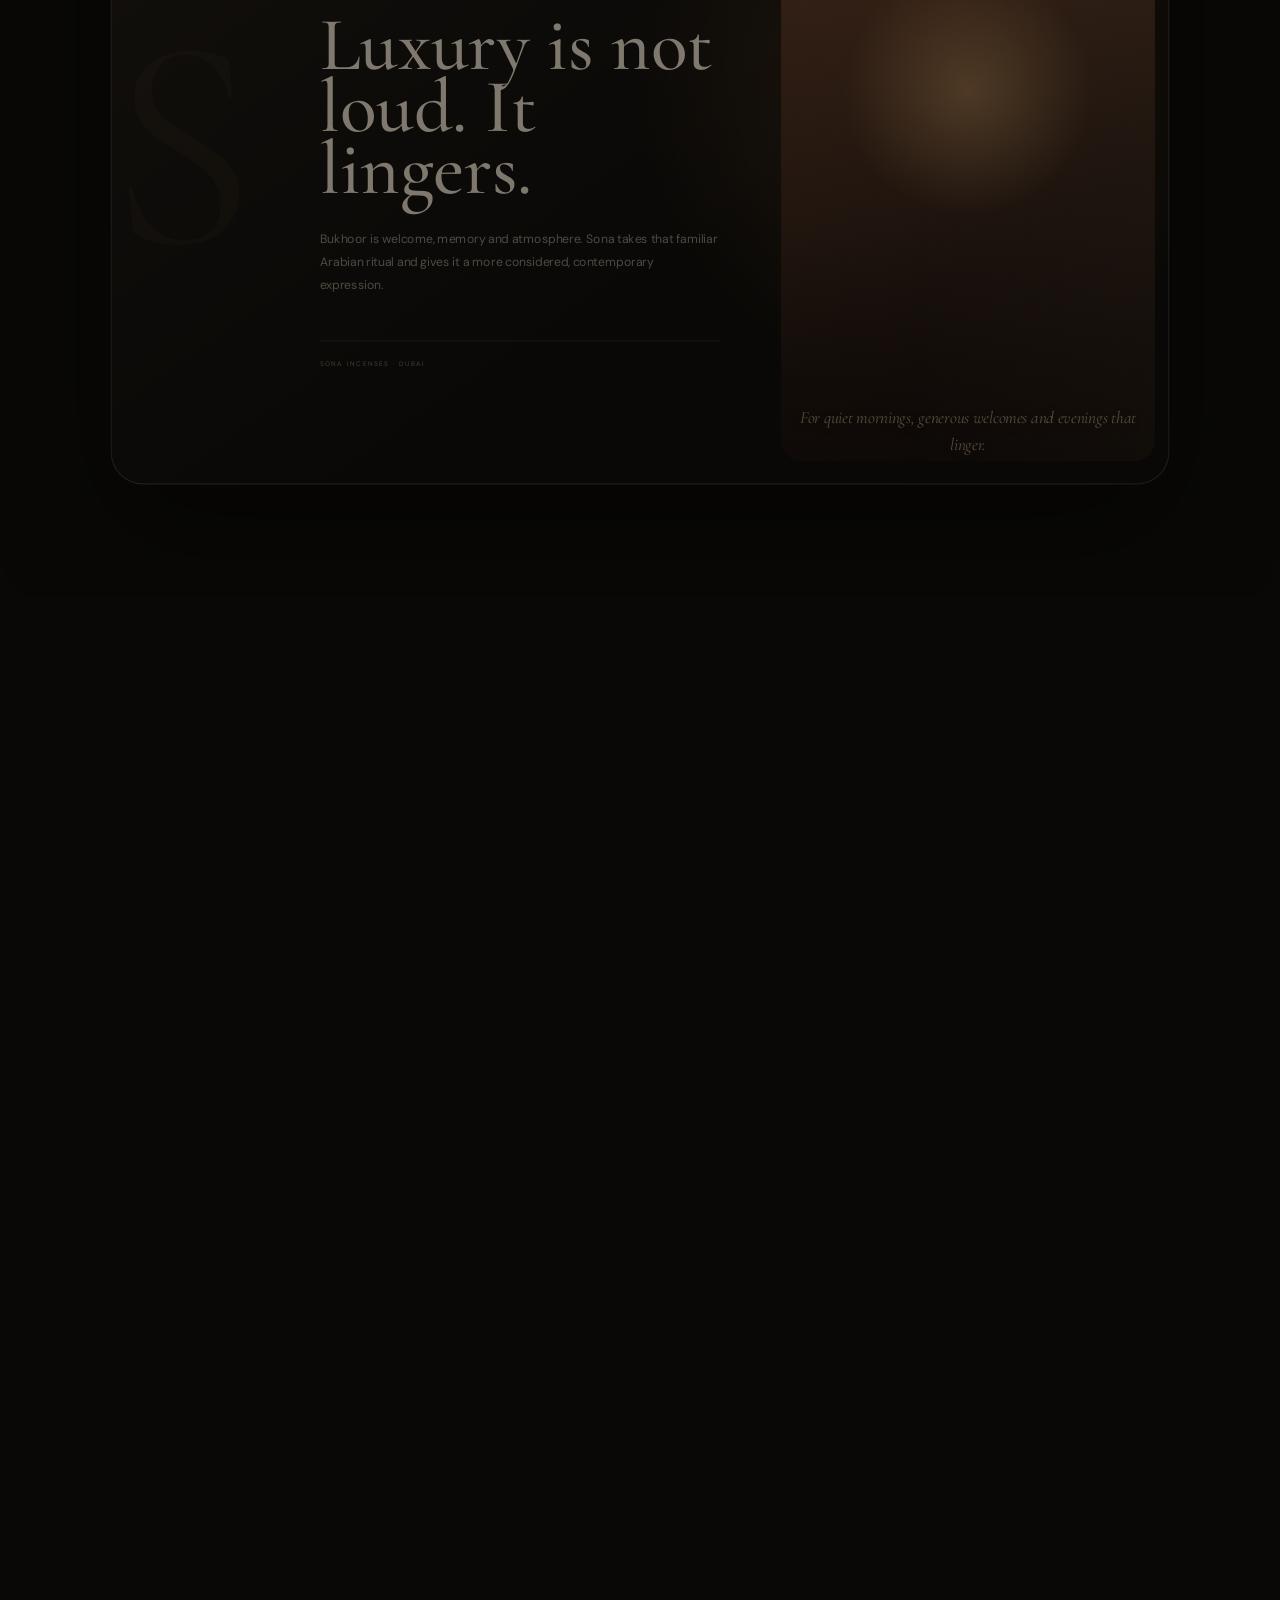
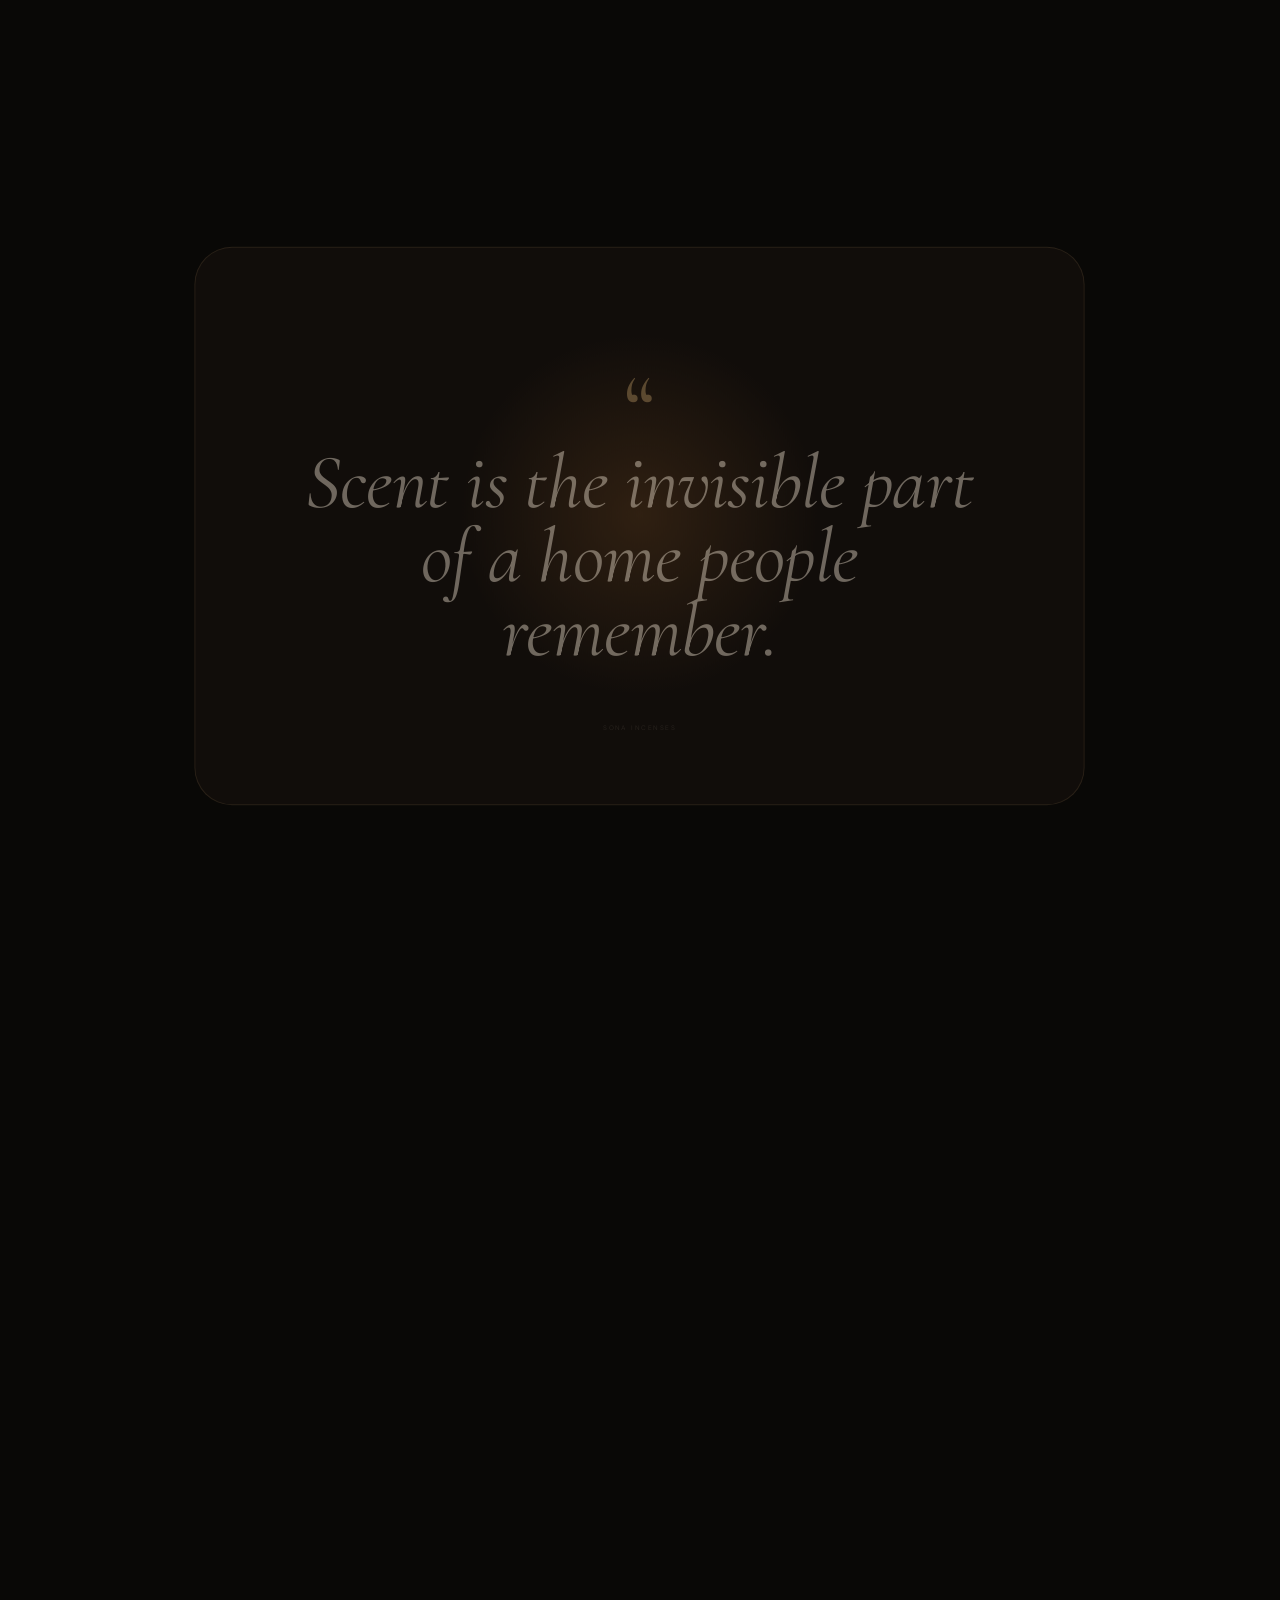
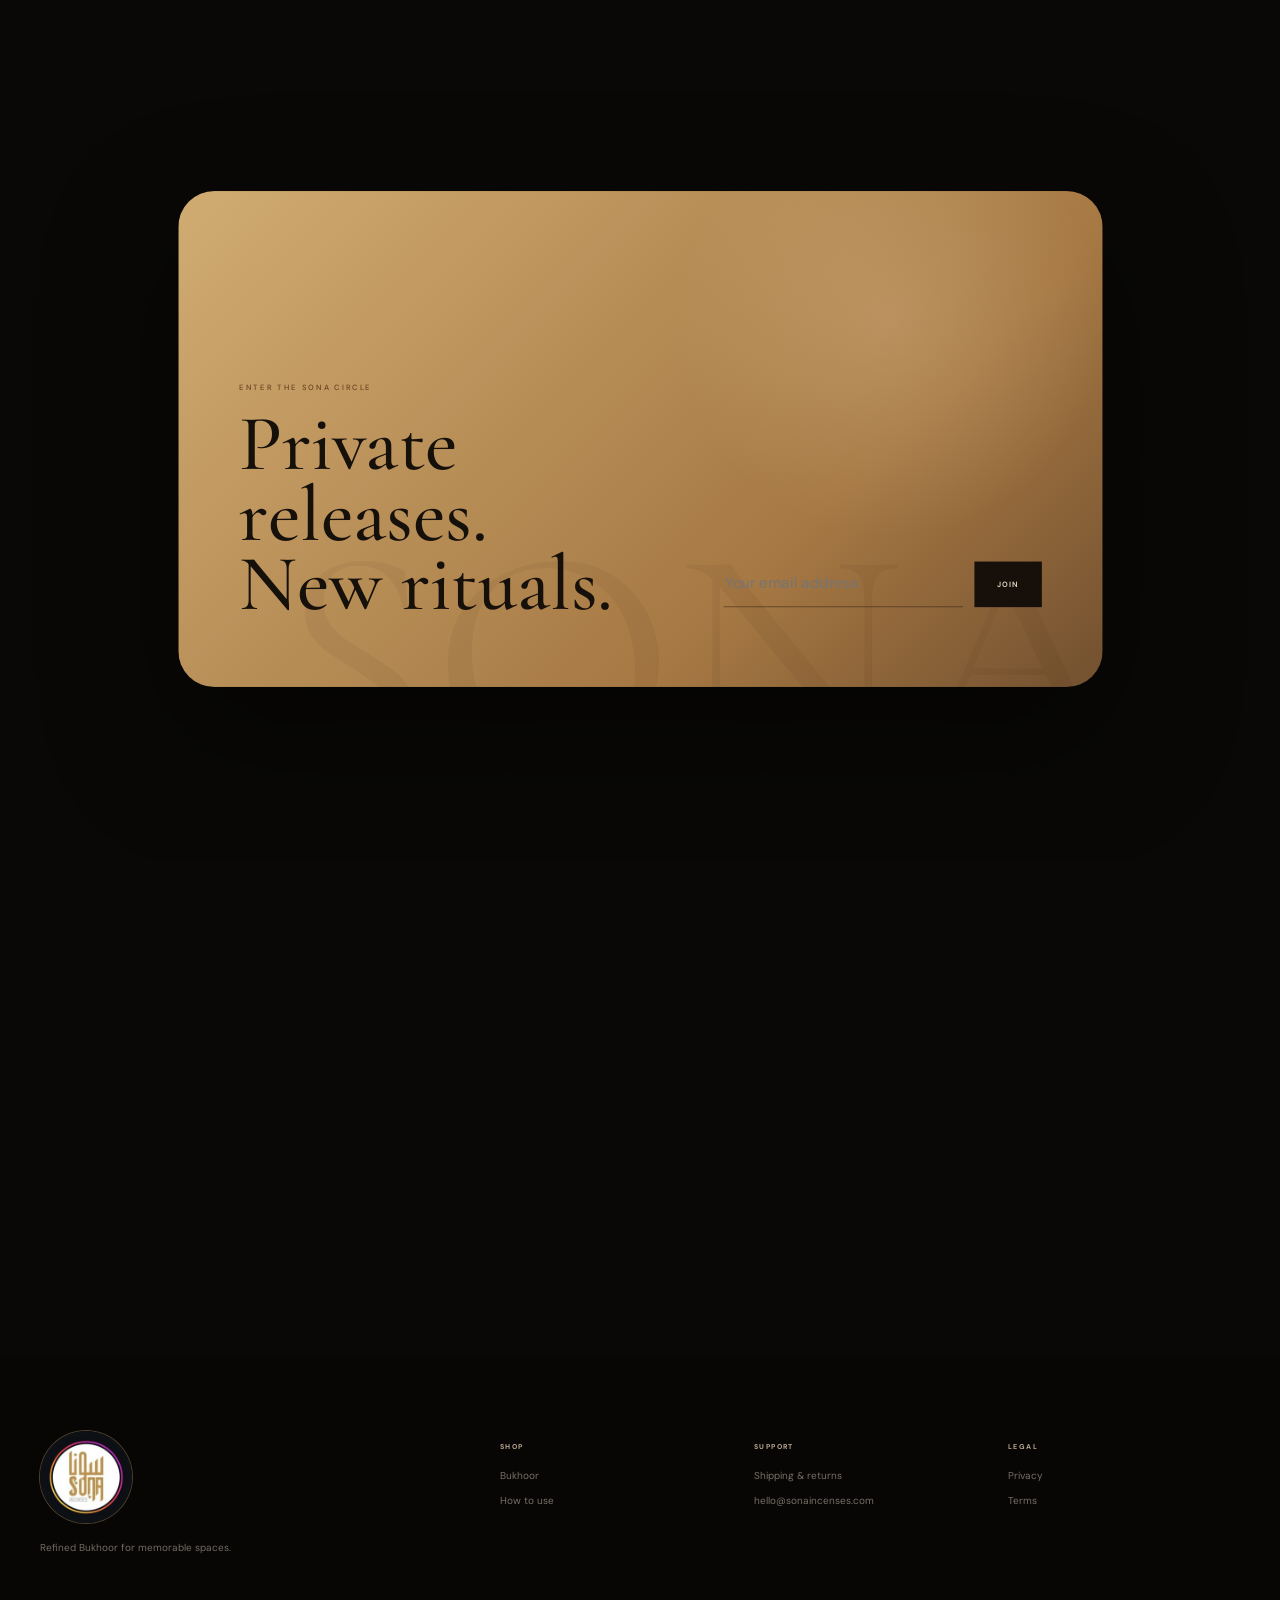
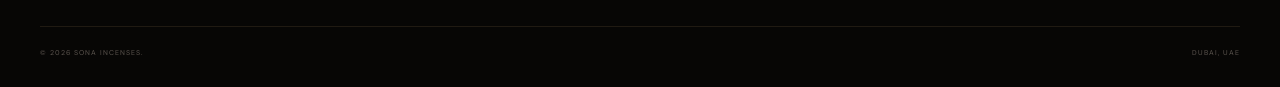
==== commit a445113b: "Add mobile Art shortcut and use dedicated ritual image" ====
--- a/index.html
+++ b/index.html
@@ -34,6 +34,7 @@
       <a href="#contact" data-i18n="nav.contact">Contact</a>
     </nav>
     <div class="header-actions">
+      <a class="mobile-art-link" href="/art/" aria-label="Visit Sona Art">ART</a>
       <button class="language-button" id="languageButton" type="button" aria-label="Switch language">العربية</button>
       <button class="cart-button" id="cartButton" aria-label="Open cart" aria-controls="cartDrawer" aria-expanded="false"><span data-i18n="bag">Bag</span><b id="cartCount">0</b></button>
     </div>
@@ -117,7 +118,7 @@
                 <li><strong>03</strong><span><b data-i18n="ritual.step3.title">Let it linger</b><small data-i18n="ritual.step3.text">Allow the smoke and fragrance to settle naturally.</small></span></li>
               </ol>
               <div class="ritual-photo-wrap">
-                <img src="assets/hero-house.webp" alt="Sona Bukhoor in a warm, smoke-filled luxury setting" class="ritual-photo">
+                <img src="assets/ritual-house.webp" alt="Sona Bukhoor in a warm, smoke-filled luxury setting" class="ritual-photo">
                 <div class="ritual-photo-shade" aria-hidden="true"></div>
               </div>
             </div>
--- a/styles.css
+++ b/styles.css
@@ -716,3 +716,142 @@
 @media(prefers-reduced-motion:reduce){
   .scent-note,.scent-core,.ritual-object,.ritual-stage .ritual-steps li{opacity:1!important;transform:none!important}
 }
+
+
+/* === Final approved Sona homepage polish === */
+
+/* Refined hero CTA: muted, slimmer and more editorial. */
+.hero-actions .button-gold{
+  min-height:46px;
+  padding:0 24px;
+  background:linear-gradient(180deg,#b78b4b,#987039);
+  color:#120d09;
+  border:1px solid rgba(232,203,151,.42);
+  box-shadow:inset 0 1px 0 rgba(255,255,255,.13),0 12px 32px rgba(0,0,0,.18);
+  letter-spacing:.145em;
+}
+.hero-actions .button-gold:hover{
+  background:linear-gradient(180deg,#c49a59,#a7793e);
+  transform:translateY(-1px);
+}
+
+/* House of Sona hero photography. */
+.hero-stage-photo{
+  overflow:hidden;
+  border-radius:28px;
+  border:1px solid rgba(201,154,82,.16);
+  background:#120c08;
+}
+.hero-house-photo{
+  position:absolute;
+  inset:0;
+  width:100%;
+  height:100%;
+  object-fit:cover;
+  object-position:center;
+  transform:scale(calc(1.04 + var(--hero-p,0)*.035));
+  filter:saturate(.96) contrast(1.03) brightness(.88);
+}
+.hero-photo-vignette{
+  position:absolute;inset:0;
+  background:
+    linear-gradient(90deg,rgba(7,5,4,.18),transparent 35%,transparent 75%,rgba(6,4,3,.16)),
+    linear-gradient(180deg,rgba(5,4,3,.12),transparent 42%,rgba(6,4,3,.28));
+}
+.hero-stage-photo .hero-seal{z-index:4}
+
+/* Luxury chapter: approved real product photography replaces the flat illustration. */
+.manifesto-art-photo{
+  position:relative;
+  overflow:hidden;
+  border-radius:28px;
+  border:1px solid rgba(201,154,82,.16);
+  background:#160e09;
+}
+.manifesto-photo{
+  position:absolute;inset:0;width:100%;height:100%;
+  object-fit:cover;object-position:center;
+  filter:brightness(.8) saturate(.92) contrast(1.05);
+  transform:scale(calc(1.025 + var(--story-p,0)*.025));
+}
+.manifesto-photo-shade{
+  position:absolute;inset:0;
+  background:linear-gradient(180deg,rgba(8,5,3,.04),rgba(8,5,3,.13) 62%,rgba(8,5,3,.58));
+}
+.manifesto-art-photo>p{
+  position:absolute;left:7%;right:7%;bottom:4%;z-index:3;
+  color:#d7c4a7!important;text-shadow:0 2px 18px rgba(0,0,0,.62)
+}
+
+/* Ritual: same disciplined product-card visual language. */
+.ritual-stage-luxury{
+  display:grid!important;
+  grid-template-columns:.92fr 1.08fr;
+  min-height:620px;
+  overflow:hidden;
+  padding:0!important;
+  background:#120d09!important;
+  border:1px solid rgba(201,154,82,.18);
+  border-radius:24px;
+}
+.ritual-stage-luxury .ritual-steps-clean{
+  position:relative!important;
+  inset:auto!important;
+  width:auto!important;height:auto!important;
+  padding:48px 34px!important;
+  display:flex!important;flex-direction:column;justify-content:center;gap:0!important;
+  background:linear-gradient(145deg,#15100c,#100c09);
+  transform:none!important;
+}
+.ritual-stage-luxury .ritual-steps-clean li{
+  opacity:1!important;
+  transform:none!important;
+  padding:24px 0!important;
+  grid-template-columns:56px 1fr!important;
+  background:none!important;
+  border-bottom:1px solid rgba(201,154,82,.16)!important;
+}
+.ritual-stage-luxury .ritual-steps-clean li:last-child{border-bottom:0!important}
+.ritual-stage-luxury .ritual-steps-clean strong{font-size:25px!important;color:#c99a55!important}
+.ritual-stage-luxury .ritual-steps-clean b{font-size:25px!important;color:#efe2cf!important}
+.ritual-stage-luxury .ritual-steps-clean small{font-size:8px!important;color:#9e8d79!important;line-height:1.55!important}
+.ritual-photo-wrap{position:relative;min-width:0;overflow:hidden;background:#24150e}
+.ritual-photo{position:absolute;inset:0;width:100%;height:100%;object-fit:cover;object-position:center;filter:brightness(.78) saturate(.98)}
+.ritual-photo-shade{position:absolute;inset:0;background:linear-gradient(90deg,rgba(13,9,6,.25),transparent 28%),linear-gradient(180deg,transparent 62%,rgba(9,6,4,.22))}
+
+/* The tenth collection tile: image left, Sona Ritual right, exactly matching the product grid. */
+.sona-ritual-card{
+  grid-template-columns:1fr 1fr!important;
+  min-height:520px;
+  background:#15100c!important;
+}
+.sona-ritual-photo{position:relative;overflow:hidden;background:#1b110b}
+.sona-ritual-photo img{width:100%;height:100%;object-fit:cover;object-position:center;filter:brightness(.8) saturate(.97);transition:transform .6s cubic-bezier(.22,.61,.36,1)}
+.sona-ritual-card:hover .sona-ritual-photo img{transform:scale(1.025)}
+.sona-ritual-copy{
+  padding:38px 30px;
+  display:flex;flex-direction:column;justify-content:center;
+  background:radial-gradient(circle at 20% 22%,rgba(194,143,72,.08),transparent 32%),#12100d;
+}
+.sona-ritual-logo{width:58px;height:58px;border-radius:50%;object-fit:cover;margin-bottom:18px;border:1px solid rgba(201,154,82,.36)}
+.sona-ritual-copy .eyebrow{margin-bottom:10px}
+.sona-ritual-copy h3{font:500 clamp(32px,3vw,48px)/.9 var(--serif);color:#efe3d2;margin:0}
+.sona-ritual-copy h3 em{display:block;color:#d0a05b;font-weight:500}
+.sona-ritual-lede{max-width:350px;color:#a99b8b;font-size:11px;line-height:1.7;margin:18px 0 20px}
+.sona-ritual-features{display:grid;grid-template-columns:1fr;gap:0;border-top:1px solid rgba(201,154,82,.16);border-bottom:1px solid rgba(201,154,82,.16)}
+.sona-ritual-features span{padding:10px 0;display:flex;justify-content:space-between;gap:16px}
+.sona-ritual-features b{font:500 15px var(--serif);color:#e5d6c1}
+.sona-ritual-features small{font-size:6.5px;letter-spacing:.11em;text-transform:uppercase;color:#776b5f;text-align:right}
+.sona-ritual-cta{margin-top:20px;min-height:44px;border:1px solid rgba(201,154,82,.42);display:flex;align-items:center;justify-content:space-between;padding:0 16px;color:#e8d8c1;font-size:8px;font-weight:600;letter-spacing:.16em;text-transform:uppercase}
+.sona-ritual-cta:hover{background:rgba(201,154,82,.08)}
+
+@media(max-width:900px){
+  .hero-stage-photo{border-radius:20px}
+  .ritual-stage-luxury{grid-template-columns:1fr;height:100%!important}
+  .ritual-photo-wrap{min-height:48%;order:1}
+  .ritual-stage-luxury .ritual-steps-clean{order:2;padding:22px 24px!important}
+  .ritual-stage-luxury .ritual-steps-clean li{padding:11px 0!important}
+  .sona-ritual-card{grid-template-columns:1fr!important}
+  .sona-ritual-photo{min-height:400px}
+  .sona-ritual-copy{padding:30px 24px 36px}
+}
